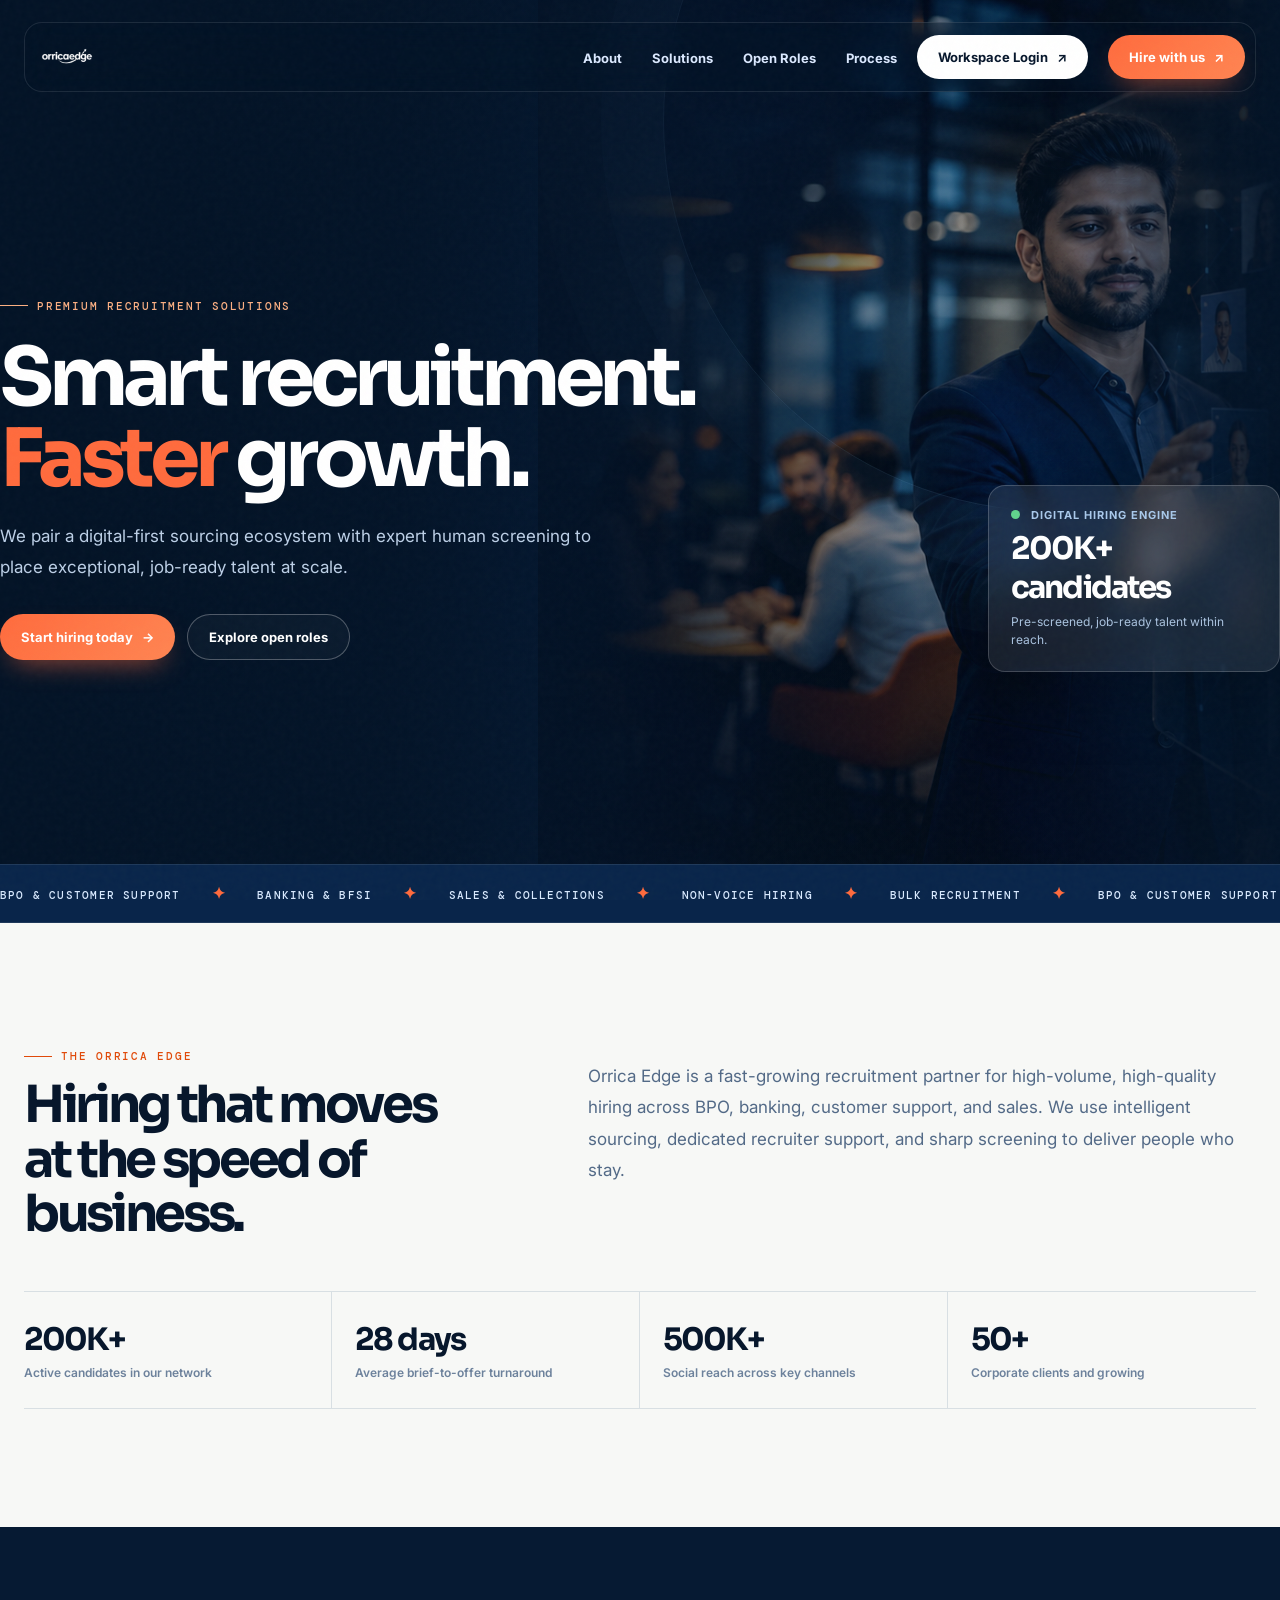
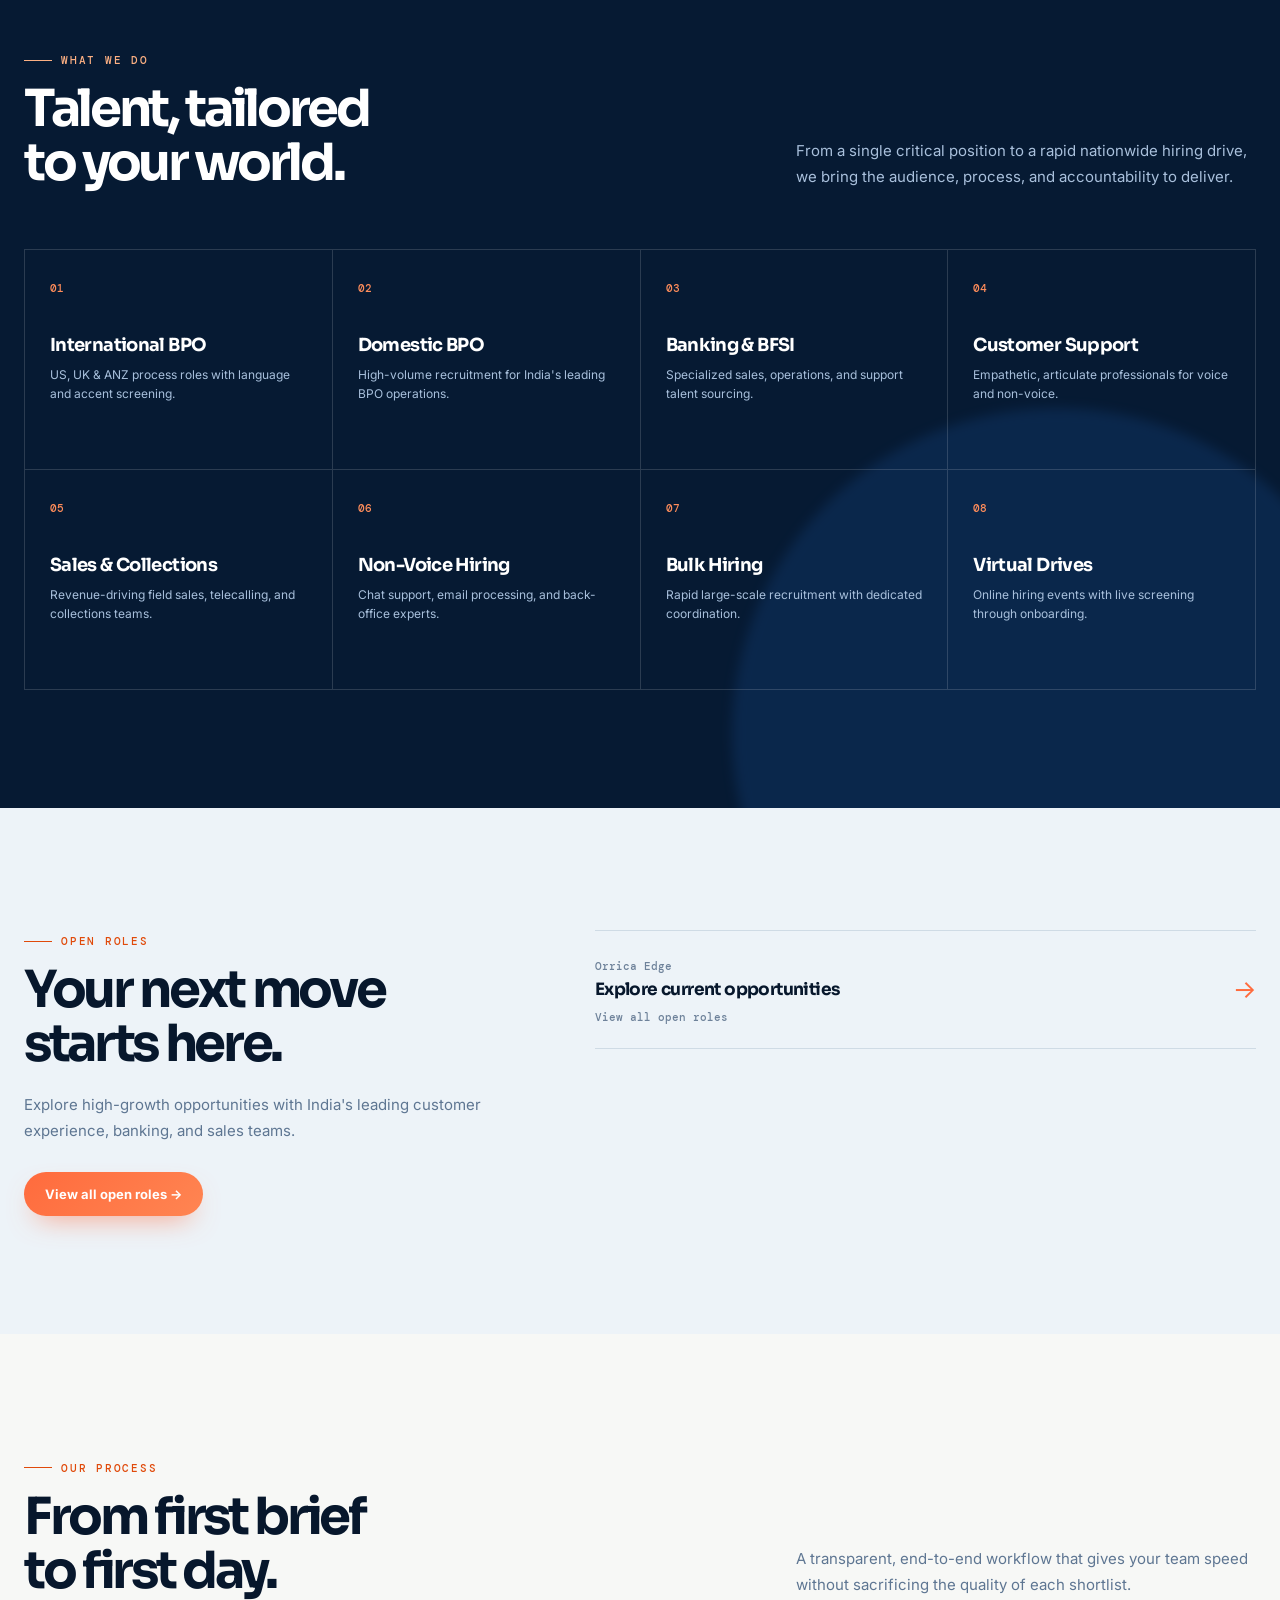
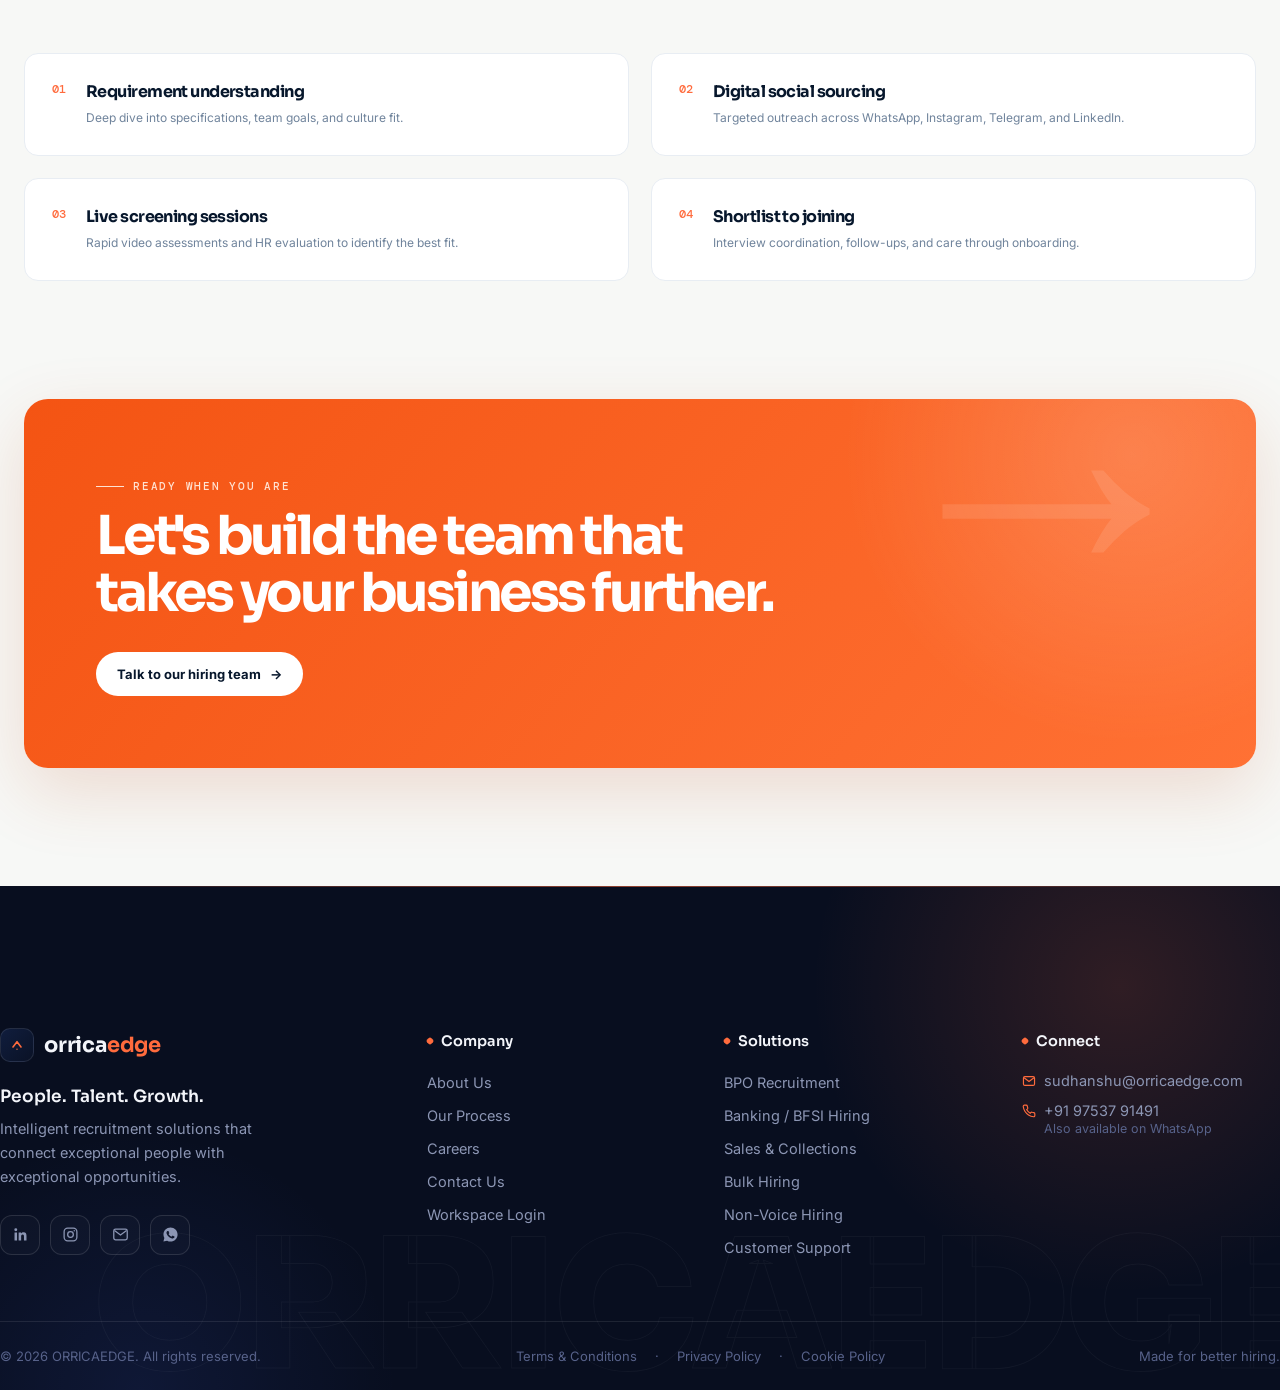
==== orrica-edge-home/index.html @ 8cfd1ee2 "Update print statement from 'Hello' to 'Goodbye'" ====
<!doctype html>
<html lang="en">
<head>
  <meta charset="UTF-8" />
  <meta name="viewport" content="width=device-width, initial-scale=1.0" />

  <meta
    name="description"
    content="Orrica Edge — premium recruitment solutions for faster, smarter hiring."
  />

  <title>Orrica Edge | Smart Recruitment. Faster Growth.</title>

  <!-- Fonts -->
  <link rel="preconnect" href="https://fonts.googleapis.com">
  <link rel="preconnect" href="https://fonts.gstatic.com" crossorigin>

  <link
    href="https://fonts.googleapis.com/css2?family=DM+Mono:wght@400;500&family=Inter:wght@400;500;600;700&family=Sora:wght@500;600;700;800&display=swap"
    rel="stylesheet"
  />

  <style>
    /* =========================================================
       ROOT
    ========================================================= */

    :root {
      --ink: #07172c;
      --navy: #031326;
      --navy-2: #061a33;
      --blue: #123d74;

      --orange: #ff6b3d;
      --orange-2: #ff8552;

      --cream: #f7f8f6;
      --soft: #edf3f8;

      --white: #ffffff;

      --muted: #71849c;
      --line: rgba(11, 53, 101, 0.13);

      --footer-bg: #080e1f;
      --footer-text: #f3f5fa;
      --footer-dim: #8c96b4;

      --ease: cubic-bezier(.2, .7, .2, 1);
    }


    /* =========================================================
       RESET
    ========================================================= */

    * {
      box-sizing: border-box;
      margin: 0;
      padding: 0;
    }

    html {
      scroll-behavior: smooth;
    }

    body {
      margin: 0;
      color: var(--ink);
      background: var(--cream);
      font-family: Inter, Arial, sans-serif;
      -webkit-font-smoothing: antialiased;
      overflow-x: hidden;
    }

    a {
      color: inherit;
    }

    img {
      max-width: 100%;
    }


    /* =========================================================
       GLOBAL
    ========================================================= */

    .container {
      width: min(1240px, calc(100% - 48px));
      margin: auto;
    }

    .grain {
      pointer-events: none;
      position: fixed;
      inset: 0;
      z-index: 50;
      opacity: 0.035;

      background-image: url("data:image/svg+xml,%3Csvg viewBox='0 0 180 180' xmlns='http://www.w3.org/2000/svg'%3E%3Cfilter id='n'%3E%3CfeTurbulence type='fractalNoise' baseFrequency='.85' numOctaves='4' stitchTiles='stitch'/%3E%3C/filter%3E%3Crect width='100%25' height='100%25' filter='url(%23n)' opacity='.7'/%3E%3C/svg%3E");
    }

    .eyebrow {
      display: inline-flex;
      align-items: center;
      gap: 9px;

      color: #fcb083;

      font: 500 11px "DM Mono", monospace;
      letter-spacing: 0.16em;
      text-transform: uppercase;
    }

    .eyebrow::before {
      content: "";
      width: 28px;
      height: 1px;
      background: currentColor;
    }

    .button {
      display: inline-flex;
      justify-content: center;
      align-items: center;
      gap: 9px;

      border: 0;
      border-radius: 999px;

      padding: 14px 21px;

      font: 700 13px Inter, sans-serif;
      text-decoration: none;

      cursor: pointer;
      white-space: nowrap;

      transition:
        transform 0.22s var(--ease),
        box-shadow 0.22s ease,
        background 0.22s ease;
    }

    .button:hover {
      transform: translateY(-3px);
    }

    .button.orange {
      color: #fff;

      background:
        linear-gradient(
          135deg,
          var(--orange),
          var(--orange-2)
        );

      box-shadow:
        0 12px 28px -12px rgba(255, 107, 61, 0.7);
    }

    .button.light {
      background: #fff;
      color: var(--ink);
    }

    .button.outline {
      border: 1px solid rgba(255,255,255,0.28);
      color: #fff;
      background: rgba(255,255,255,0.03);
    }


    /* =========================================================
       HEADER / NAV
    ========================================================= */

    header {
      position: absolute;
      top: 0;
      left: 0;

      width: 100%;

      z-index: 10;

      padding: 22px 0;
    }

    .nav {
      display: flex;
      align-items: center;
      gap: 20px;

      padding: 8px 10px 8px 16px;

      border: 1px solid rgba(255,255,255,0.10);

      background: rgba(3,19,38,0.28);

      backdrop-filter: blur(14px);

      border-radius: 18px;
    }

    .brand {
      display: flex;
      align-items: center;
      text-decoration: none;
    }

    .brand img {
      display: block;

      width: 164px;
      height: 52px;

      object-fit: contain;
      object-position: left center;

      filter: brightness(0) invert(1);
    }

    .navlinks {
      margin-left: auto;

      display: flex;
      gap: 30px;

      list-style: none;
    }

    .navlinks a {
      color: #dbe9ff;

      text-decoration: none;

      font-size: 13px;
      font-weight: 700;

      transition: color 0.2s ease;
    }

    .navlinks a:hover {
      color: #ffffff;
    }

    .workspace-login {
      box-shadow: 0 8px 22px rgba(0,0,0,0.12);
    }


    /* =========================================================
       HERO
    ========================================================= */

    .hero {
      min-height: 800px;

      color: #fff;

      position: relative;

      overflow: hidden;

      display: flex;
      align-items: center;

      background:
        radial-gradient(
          circle at 77% 33%,
          #175da4 0,
          rgba(23,93,164,0.18) 21%,
          transparent 43%
        ),
        linear-gradient(
          115deg,
          #031326 12%,
          #092956 66%,
          #061a35
        );
    }

    /*
      IMPORTANT:
      HERO IMAGE SAME RAKHI HAI.
      Sirf positioning / overlay improve kiya gaya hai.
    */

    .hero-visual {
      position: absolute;

      right: 0;
      top: 0;

      z-index: 0;

      width: 58%;
      height: 100%;

      object-fit: cover;

      object-position: 64% center;

      opacity: 0.84;

      filter:
        saturate(0.78)
        contrast(1.08);

      animation:
        heroZoom 14s ease-in-out infinite alternate;
    }

    .hero-shade {
      position: absolute;
      inset: 0;

      z-index: 1;

      background:
        linear-gradient(
          90deg,
          #031326 0%,
          rgba(3,19,38,0.93) 30%,
          rgba(3,19,38,0.55) 54%,
          rgba(3,19,38,0.12) 78%,
          #031326 100%
        ),
        linear-gradient(
          0deg,
          rgba(3,19,38,0.35),
          transparent 45%
        );
    }

    .hero::before {
      content: "";

      position: absolute;

      width: 780px;
      height: 780px;

      border:
        1px solid rgba(146,205,255,0.15);

      border-radius: 50%;

      right: -165px;
      top: -270px;

      box-shadow:
        0 0 0 62px rgba(112,186,255,0.04),
        0 0 0 125px rgba(112,186,255,0.025);

      z-index: 1;
    }

    .hero-inner {
      position: relative;

      z-index: 2;

      width: 100%;

      padding:
        172px
        0
        86px;
    }

    .hero h1 {
      font-family: Sora, Inter, sans-serif;

      font-size:
        clamp(
          48px,
          6.3vw,
          86px
        );

      max-width: 850px;

      line-height: 1.01;

      letter-spacing: -0.065em;

      margin: 24px 0 22px;
    }

    .hero h1 em {
      font-style: normal;
      color: var(--orange);
    }

    .hero p {
      max-width: 600px;

      color: #bdd0e7;

      font-size: 17px;

      line-height: 1.78;

      margin: 0 0 32px;
    }

    .hero-actions {
      display: flex;
      flex-wrap: wrap;
      gap: 12px;
    }


    /* =========================================================
       HERO FLOAT CARD
    ========================================================= */

    .hero-card {
      position: absolute;

      right: 0;
      bottom: 74px;

      width: 292px;

      padding: 22px;

      background: rgba(255,255,255,0.09);

      border:
        1px solid rgba(255,255,255,0.18);

      border-radius: 17px;

      backdrop-filter: blur(12px);

      box-shadow:
        0 25px 70px rgba(0,0,0,0.18);

      animation:
        float 5s ease-in-out infinite;
    }

    .hero-card span {
      display: block;

      color: #a9c9eb;

      font-size: 11px;
      font-weight: 700;

      text-transform: uppercase;

      letter-spacing: 0.09em;
    }

    .hero-card strong {
      display: block;

      margin-top: 7px;

      font-family: Sora;

      font-size: 31px;

      letter-spacing: -0.06em;
    }

    .hero-card p {
      margin: 6px 0 0;

      font-size: 12px;

      line-height: 1.5;

      color: #aac3df;
    }

    .pulse {
      width: 9px;
      height: 9px;

      display: inline-block;

      border-radius: 50%;

      background: #61d38d;

      margin-right: 7px;

      box-shadow:
        0 0 0 0 rgba(97,211,141,0.5);

      animation:
        pulse 2s infinite;
    }


    /* =========================================================
       TICKER
    ========================================================= */

    .ticker {
      color: #d9eaff;

      background: #09254a;

      overflow: hidden;

      white-space: nowrap;

      border-top:
        1px solid rgba(255,255,255,0.09);

      border-bottom:
        1px solid rgba(255,255,255,0.09);
    }

    .ticker-track {
      display: inline-block;

      padding: 18px 0;

      animation:
        marquee 25s linear infinite;

      font:
        500 11px "DM Mono";

      letter-spacing: 0.11em;

      text-transform: uppercase;
    }

    .ticker b {
      color: var(--orange);

      font-size: 16px;

      padding: 0 23px;
    }


    /* =========================================================
       NORMAL SECTIONS
    ========================================================= */

    section {
      padding: 118px 0;
    }

    .intro {
      display: grid;

      grid-template-columns:
        0.82fr
        1.18fr;

      gap: 100px;

      align-items: start;
    }

    .intro h2,
    .section-title h2 {
      font-family: Sora, Inter, sans-serif;

      font-size:
        clamp(
          35px,
          4vw,
          57px
        );

      letter-spacing: -0.065em;

      line-height: 1.06;

      margin: 15px 0 0;
    }

    .intro .copy {
      font-size: 17px;

      color: #536a87;

      line-height: 1.85;

      padding-top: 20px;
    }


    /* =========================================================
       STATS
    ========================================================= */

    .stats {
      margin-top: 50px;

      display: grid;

      grid-template-columns:
        repeat(4,1fr);

      border-top:
        1px solid var(--line);

      border-bottom:
        1px solid var(--line);
    }

    .stat {
      padding:
        28px
        18px
        26px
        0;

      border-right:
        1px solid var(--line);
    }

    .stat:not(:first-child) {
      padding-left: 23px;
    }

    .stat:last-child {
      border-right: 0;
    }

    .stat strong {
      display: block;

      font-family: Sora;

      font-size: 31px;

      letter-spacing: -0.06em;
    }

    .stat span {
      color: #6d829c;

      font-size: 12px;

      font-weight: 600;

      line-height: 1.45;

      display: block;

      margin-top: 5px;
    }


    /* =========================================================
       SERVICES
    ========================================================= */

    .dark {
      background: #061a33;

      color: #fff;

      position: relative;

      overflow: hidden;
    }

    .dark::before {
      content: "";

      position: absolute;

      right: -8%;
      bottom: -250px;

      width: 650px;
      height: 650px;

      border-radius: 50%;

      background: #123d74;

      filter: blur(6px);

      opacity: 0.38;
    }

    .section-title {
      display: flex;

      justify-content: space-between;

      align-items: end;

      gap: 35px;

      position: relative;
    }

    .section-title p {
      max-width: 460px;

      color: #a9c0dc;

      font-size: 15px;

      line-height: 1.75;

      margin: 0;
    }

    .services {
      position: relative;

      display: grid;

      grid-template-columns:
        repeat(4,1fr);

      margin-top: 58px;

      border-top:
        1px solid rgba(255,255,255,0.15);

      border-left:
        1px solid rgba(255,255,255,0.15);
    }

    .service {
      padding: 31px 25px;

      min-height: 220px;

      border-right:
        1px solid rgba(255,255,255,0.15);

      border-bottom:
        1px solid rgba(255,255,255,0.15);

      transition:
        background 0.28s ease,
        transform 0.28s var(--ease);
    }

    .service:hover {
      background: #113868;

      transform:
        translateY(-7px);
    }

    .service-index {
      color: #ff8d5b;

      font:
        500 11px "DM Mono";
    }

    .service h3 {
      font-family: Sora;

      font-size: 18px;

      letter-spacing: -0.035em;

      margin: 39px 0 9px;
    }

    .service p {
      color: #a8c0dc;

      font-size: 12px;

      line-height: 1.65;

      margin: 0;
    }


    /* =========================================================
       OPEN ROLES
    ========================================================= */

    .role-preview {
      background: #edf3f8;
    }

    .role-preview-grid {
      display: grid;

      grid-template-columns:
        0.85fr
        1.15fr;

      gap: 82px;

      align-items: start;
    }

    .role-preview .section-title {
      display: block;
    }

    .role-preview .section-title p {
      color: #5e7692;

      margin-top: 20px;
    }

    .home-role-list {
      margin-top: 4px;

      border-top:
        1px solid var(--line);
    }

    .home-role {
      display: flex;

      justify-content: space-between;

      gap: 20px;

      padding: 23px 0;

      border-bottom:
        1px solid var(--line);

      text-decoration: none;

      color: var(--ink);

      transition:
        transform 0.22s var(--ease);
    }

    .home-role:hover {
      transform:
        translateX(8px);
    }

    .home-role strong {
      display: block;

      font-family: Sora;

      font-size: 17px;

      letter-spacing: -0.035em;

      margin: 5px 0;
    }

    .home-role small {
      color: #6e829a;

      font:
        500 11px "DM Mono";
    }

    .home-role i {
      font-style: normal;

      color: var(--orange);

      font-size: 25px;

      align-self: center;
    }


    /* =========================================================
       PROCESS
    ========================================================= */

    .process-grid {
      display: grid;

      grid-template-columns:
        1fr
        1fr;

      gap: 22px;

      margin-top: 55px;
    }

    .step {
      padding: 27px;

      background: #fff;

      border:
        1px solid #e8edf3;

      border-radius: 14px;

      display: flex;

      gap: 20px;

      align-items: start;

      transition:
        0.25s box-shadow,
        0.25s transform;
    }

    .step:hover {
      transform:
        translateX(7px);

      box-shadow:
        0 16px 40px rgba(5,36,75,0.09);
    }

    .step-no {
      color: var(--orange);

      font:
        500 12px "DM Mono";
    }

    .step h3 {
      font-family: Sora;

      font-size: 16px;

      margin: 0 0 6px;

      letter-spacing: -0.035em;
    }

    .step p {
      font-size: 12px;

      color: #70849c;

      margin: 0;

      line-height: 1.65;
    }


    /* =========================================================
       CTA
    ========================================================= */

    .cta {
      margin:
        0
        auto
        118px;

      width:
        min(
          1240px,
          calc(100% - 48px)
        );

      padding: 72px;

      border-radius: 24px;

      color: #fff;

      position: relative;

      overflow: hidden;

      background:
        radial-gradient(
          circle at 90% 15%,
          rgba(255,255,255,0.16),
          transparent 25%
        ),
        linear-gradient(
          130deg,
          #f45413,
          #ff7134
        );

      box-shadow:
        0 24px 70px rgba(184,67,20,0.16);
    }

    .cta::after {
      content: "→";

      position: absolute;

      right: 35px;
      top: -82px;

      font:
        300 350px/1 Arial;

      color:
        rgba(255,255,255,0.10);
    }

    .cta h2 {
      position: relative;

      z-index: 1;

      font-family: Sora;

      font-size:
        clamp(
          34px,
          4.2vw,
          55px
        );

      letter-spacing: -0.06em;

      line-height: 1.06;

      margin:
        15px 0
        30px;

      max-width: 700px;
    }

    .cta .eyebrow {
      color: #ffe2d2;
    }

    .cta .button {
      position: relative;

      z-index: 2;
    }


    /* =========================================================
       FOOTER
       Based on supplied footer reference
    ========================================================= */

    .footer {
      position: relative;

      overflow: hidden;

      background: var(--footer-bg);

      color: var(--footer-text);

      padding:
        86px
        0
        0;
    }

    .footer .glow-a {
      position: absolute;

      top: -220px;
      right: -160px;

      width: 640px;
      height: 640px;

      border-radius: 50%;

      background:
        radial-gradient(
          circle,
          rgba(255,107,61,0.16),
          transparent 68%
        );

      pointer-events: none;
    }

    .footer .glow-b {
      position: absolute;

      bottom: -260px;
      left: -120px;

      width: 520px;
      height: 520px;

      border-radius: 50%;

      background:
        radial-gradient(
          circle,
          rgba(76,110,255,0.10),
          transparent 70%
        );

      pointer-events: none;
    }

    .footer .top-fade {
      position: absolute;

      top: 0;
      left: 0;
      right: 0;

      height: 1px;

      background:
        linear-gradient(
          90deg,
          transparent,
          rgba(255,107,61,0.55),
          transparent
        );
    }

    .footer .wrap {
      max-width: 1320px;

      margin: auto;

      position: relative;

      z-index: 2;
    }

    .footer-rule {
      border-top:
        1px solid rgba(255,255,255,0.09);
    }

    .footer-grid {
      display: grid;

      grid-template-columns:
        1.5fr
        1fr
        1fr
        1fr;

      gap: 40px;

      padding:
        56px
        0
        64px;
    }


    /* Footer brand */

    .brand-row {
      display: flex;

      align-items: center;

      gap: 10px;
    }

    .brand-icon {
      width: 34px;
      height: 34px;

      border-radius: 10px;

      background:
        linear-gradient(
          135deg,
          #101d3d,
          #0a1226
        );

      border:
        1px solid rgba(255,255,255,0.1);

      display: flex;

      align-items: center;

      justify-content: center;
    }

    .brand-icon svg {
      width: 16px;
      height: 16px;
    }

    .brand-mark {
      font-family: Sora;

      font-weight: 700;

      font-size: 21px;

      letter-spacing: -0.01em;
    }

    .brand-mark span {
      color: var(--orange);
    }

    .tagline {
      font-family: Sora;

      font-weight: 600;

      font-size: 17px;

      margin-top: 24px;
    }

    .desc {
      color: var(--footer-dim);

      font-size: 14.5px;

      line-height: 1.65;

      max-width: 300px;

      margin-top: 10px;
    }


    /* Footer social */

    .socials {
      display: flex;

      gap: 10px;

      margin-top: 26px;
    }

    .socials a {
      width: 40px;
      height: 40px;

      border-radius: 12px;

      border:
        1px solid rgba(255,255,255,0.12);

      background:
        rgba(255,255,255,0.02);

      display: flex;

      align-items: center;

      justify-content: center;

      color: var(--footer-dim);

      transition:
        0.2s ease;
    }

    .socials a:hover {
      transform:
        translateY(-3px);

      color: #fff;

      border-color:
        rgba(255,107,61,0.5);

      background:
        rgba(255,107,61,0.12);
    }

    .socials svg {
      width: 17px;
      height: 17px;
    }


    /* Footer columns */

    .col-label {
      display: inline-flex;

      align-items: center;

      gap: 8px;

      font-family: Sora;

      font-weight: 600;

      font-size: 14.5px;

      color: var(--footer-text);

      margin-bottom: 22px;
    }

    .col-label::before {
      content: "";

      width: 6px;
      height: 6px;

      border-radius: 2px;

      background: var(--orange);

      transform:
        rotate(45deg);
    }

    .col-list {
      list-style: none;

      display: flex;

      flex-direction: column;

      gap: 13px;

      margin: 0;
      padding: 0;
    }

    .col-list a {
      color: var(--footer-dim);

      text-decoration: none;

      font-size: 14.5px;

      transition:
        0.15s ease;
    }

    .col-list a:hover {
      color: #fff;

      padding-left: 6px;
    }


    /* Footer connect */

    .connect-item {
      display: flex;

      flex-direction: column;

      gap: 2px;
    }

    .connect-item a {
      display: inline-flex;

      align-items: center;

      gap: 8px;

      color: var(--footer-dim);
    }

    .connect-item svg {
      width: 14px;
      height: 14px;

      color: var(--orange);

      flex-shrink: 0;
    }

    .connect-note {
      color: #57628a;

      font-size: 12.5px;

      margin-left: 22px;
    }


    /* Footer bottom */

    .footer-bottom {
      display: flex;

      align-items: center;

      justify-content: space-between;

      flex-wrap: wrap;

      gap: 12px;

      padding: 26px 0;

      font-size: 13px;

      color: #57628a;
    }

    .footer-bottom .legal {
      display: flex;

      align-items: center;

      gap: 18px;

      flex-wrap: wrap;
    }

    .footer-bottom a {
      color: #57628a;

      text-decoration: none;
    }

    .footer-bottom a:hover {
      color: #8c96b4;
    }


    /* Footer watermark */

    .watermark {
      position: absolute;

      right: -30px;
      bottom: -30px;

      font-family: Sora;

      font-weight: 800;

      font-size: 180px;

      letter-spacing: -0.03em;

      color: transparent;

      -webkit-text-stroke:
        1px rgba(255,255,255,0.04);

      pointer-events: none;

      user-select: none;
    }


    /* =========================================================
       REVEAL ANIMATION
    ========================================================= */

    .reveal {
      opacity: 0;

      transform:
        translateY(24px);

      transition:
        0.75s opacity ease,
        0.75s transform var(--ease);
    }

    .reveal.show {
      opacity: 1;

      transform: none;
    }


    /* =========================================================
       ANIMATIONS
    ========================================================= */

    @keyframes float {
      50% {
        transform:
          translateY(-13px);
      }
    }

    @keyframes pulse {
      70% {
        box-shadow:
          0 0 0 10px
          rgba(97,211,141,0);
      }
    }

    @keyframes marquee {
      to {
        transform:
          translateX(-50%);
      }
    }

    @keyframes heroZoom {
      to {
        transform:
          scale(1.08);
      }
    }


    /* =========================================================
       TABLET
    ========================================================= */

    @media (max-width: 980px) {

      .navlinks {
        display: none;
      }

      .nav .workspace-login {
        margin-left: auto;
      }

      .hero-card {
        right: 0;
      }

      .intro {
        grid-template-columns: 1fr;

        gap: 25px;
      }

      .services {
        grid-template-columns:
          1fr
          1fr;
      }

      .role-preview-grid {
        grid-template-columns: 1fr;

        gap: 45px;
      }

      .footer-grid {
        grid-template-columns:
          1fr
          1fr;

        row-gap: 44px;
      }

      .watermark {
        font-size: 90px;
      }
    }


    /* =========================================================
       MOBILE
    ========================================================= */

    @media (max-width: 760px) {

      .container {
        width:
          min(
            100% - 32px,
            1240px
          );
      }

      header {
        padding: 14px 0;
      }

      .nav {
        padding:
          6px
          8px
          6px
          12px;

        border-radius: 14px;
      }

      .brand img {
        width: 140px;
        height: 46px;
      }

      .nav .button {
        font-size: 11px;

        padding:
          11px
          13px;
      }

      .hero {
        min-height: 820px;
      }

      .hero-visual {
        width: 100%;

        opacity: 0.40;
      }

      .hero-shade {
        background:
          linear-gradient(
            90deg,
            #031326 0%,
            rgba(3,19,38,0.84) 48%,
            rgba(3,19,38,0.55) 100%
          );
      }

      .hero-inner {
        padding:
          145px
          0
          55px;
      }

      .hero h1 {
        font-size:
          clamp(
            43px,
            13vw,
            62px
          );
      }

      .hero p {
        font-size: 15px;
      }

      .hero-card {
        position: relative;

        right: auto;
        bottom: auto;

        margin-top: 48px;

        width:
          min(
            100%,
            310px
          );
      }

      section {
        padding: 78px 0;
      }

      .stats {
        grid-template-columns:
          1fr
          1fr;
      }

      .stat:nth-child(2) {
        border-right: 0;
      }

      .stat:nth-child(n+3) {
        border-top:
          1px solid var(--line);
      }

      .section-title {
        display: block;
      }

      .section-title p {
        margin-top: 20px;
      }

      .process-grid {
        grid-template-columns: 1fr;
      }

      .cta {
        width:
          calc(100% - 32px);

        padding:
          48px
          28px;

        margin-bottom: 78px;
      }

      .footer {
        padding-top: 70px;
      }

      .footer-grid {
        grid-template-columns: 1fr;
      }

      .footer-bottom {
        flex-direction: column;

        align-items: flex-start;
      }
    }


    /* =========================================================
       SMALL MOBILE
    ========================================================= */

    @media (max-width: 430px) {

      .workspace-login {
        display: none !important;
      }

      .hero-actions .button {
        width: 100%;
      }

      .stats {
        grid-template-columns: 1fr;
      }

      .stat {
        border-right: 0 !important;

        border-top:
          1px solid var(--line);
      }

      .stat:first-child {
        border-top: 0;
      }

      .services {
        grid-template-columns: 1fr;
      }

      .footer-bottom .legal {
        gap: 10px;
      }
    }


    /* =========================================================
       REDUCED MOTION
    ========================================================= */

    @media (prefers-reduced-motion: reduce) {

      html {
        scroll-behavior: auto;
      }

      *,
      *::before,
      *::after {
        animation: none !important;

        transition: none !important;
      }

      .reveal {
        opacity: 1;

        transform: none;
      }
    }
  </style>
</head>


<body>

  <div class="grain"></div>


  <!-- =======================================================
       MAIN
  ======================================================= -->

  <main>


    <!-- =====================================================
         HERO
    ===================================================== -->

    <section class="hero" id="home">

      <header>

        <div class="container nav">

          <a
            class="brand"
            href="#home"
            aria-label="Orrica Edge Home"
          >
            <img
              src="assets/orrica-edge-logo.png"
              alt="Orrica Edge"
            />
          </a>


          <ul class="navlinks">

            <li>
              <a href="#about">
                About
              </a>
            </li>

            <li>
              <a href="#services">
                Solutions
              </a>
            </li>

            <li>
              <a href="#roles">
                Open Roles
              </a>
            </li>

            <li>
              <a href="#process">
                Process
              </a>
            </li>

          </ul>


          <a
            class="button light workspace-login"
            href="/admin/login"
          >
            Workspace Login
            <span>↗</span>
          </a>


          <a
            class="button orange"
            href="#contact"
          >
            Hire with us
            <span>↗</span>
          </a>

        </div>

      </header>


      <!-- SAME HERO IMAGE -->
      <img
        class="hero-visual"
        src="assets/recruitment-hero.png"
        alt="Recruitment professional reviewing candidate profiles"
      />


      <div class="hero-shade"></div>


      <div class="container hero-inner">

        <div class="eyebrow">
          Premium recruitment solutions
        </div>


        <h1>
          Smart recruitment.
          <br>
          <em>Faster</em> growth.
        </h1>


        <p>
          We pair a digital-first sourcing ecosystem with expert human
          screening to place exceptional, job-ready talent at scale.
        </p>


        <div class="hero-actions">

          <a
            class="button orange"
            href="#contact"
          >
            Start hiring today
            <span>→</span>
          </a>


          <a
            class="button outline"
            href="jobs.html"
          >
            Explore open roles
          </a>

        </div>


        <aside class="hero-card">

          <span>
            <i class="pulse"></i>
            Digital hiring engine
          </span>

          <strong>
            200K+ candidates
          </strong>

          <p>
            Pre-screened, job-ready talent within reach.
          </p>

        </aside>

      </div>

    </section>


    <!-- =====================================================
         TICKER
    ===================================================== -->

    <div class="ticker">

      <div class="ticker-track">

        BPO &amp; Customer Support
        <b>✦</b>

        Banking &amp; BFSI
        <b>✦</b>

        Sales &amp; Collections
        <b>✦</b>

        Non-Voice Hiring
        <b>✦</b>

        Bulk Recruitment
        <b>✦</b>

        BPO &amp; Customer Support
        <b>✦</b>

        Banking &amp; BFSI
        <b>✦</b>

        Sales &amp; Collections
        <b>✦</b>

        Non-Voice Hiring
        <b>✦</b>

        Bulk Recruitment
        <b>✦</b>

      </div>

    </div>


    <!-- =====================================================
         ABOUT
    ===================================================== -->

    <section id="about">

      <div class="container">

        <div class="intro reveal">

          <div>

            <div
              class="eyebrow"
              style="color:#e04a0a"
            >
              The Orrica Edge
            </div>

            <h2>
              Hiring that moves at the speed of business.
            </h2>

          </div>


          <div class="copy">

            Orrica Edge is a fast-growing recruitment partner
            for high-volume, high-quality hiring across BPO,
            banking, customer support, and sales.

            We use intelligent sourcing, dedicated recruiter
            support, and sharp screening to deliver people who stay.

          </div>

        </div>


        <div class="stats reveal">

          <div class="stat">

            <strong>
              200K+
            </strong>

            <span>
              Active candidates in our network
            </span>

          </div>


          <div class="stat">

            <strong>
              28 days
            </strong>

            <span>
              Average brief-to-offer turnaround
            </span>

          </div>


          <div class="stat">

            <strong>
              500K+
            </strong>

            <span>
              Social reach across key channels
            </span>

          </div>


          <div class="stat">

            <strong>
              50+
            </strong>

            <span>
              Corporate clients and growing
            </span>

          </div>

        </div>

      </div>

    </section>


    <!-- =====================================================
         SERVICES
    ===================================================== -->

    <section
      class="dark"
      id="services"
    >

      <div class="container">

        <div class="section-title reveal">

          <div>

            <div class="eyebrow">
              What we do
            </div>

            <h2>
              Talent, tailored
              <br>
              to your world.
            </h2>

          </div>


          <p>

            From a single critical position to a rapid nationwide
            hiring drive, we bring the audience, process, and
            accountability to deliver.

          </p>

        </div>


        <div class="services reveal">


          <article class="service">

            <div class="service-index">
              01
            </div>

            <h3>
              International BPO
            </h3>

            <p>
              US, UK &amp; ANZ process roles with language
              and accent screening.
            </p>

          </article>


          <article class="service">

            <div class="service-index">
              02
            </div>

            <h3>
              Domestic BPO
            </h3>

            <p>
              High-volume recruitment for India's leading
              BPO operations.
            </p>

          </article>


          <article class="service">

            <div class="service-index">
              03
            </div>

            <h3>
              Banking &amp; BFSI
            </h3>

            <p>
              Specialized sales, operations, and support
              talent sourcing.
            </p>

          </article>


          <article class="service">

            <div class="service-index">
              04
            </div>

            <h3>
              Customer Support
            </h3>

            <p>
              Empathetic, articulate professionals for
              voice and non-voice.
            </p>

          </article>


          <article class="service">

            <div class="service-index">
              05
            </div>

            <h3>
              Sales &amp; Collections
            </h3>

            <p>
              Revenue-driving field sales, telecalling,
              and collections teams.
            </p>

          </article>


          <article class="service">

            <div class="service-index">
              06
            </div>

            <h3>
              Non-Voice Hiring
            </h3>

            <p>
              Chat support, email processing, and
              back-office experts.
            </p>

          </article>


          <article class="service">

            <div class="service-index">
              07
            </div>

            <h3>
              Bulk Hiring
            </h3>

            <p>
              Rapid large-scale recruitment with
              dedicated coordination.
            </p>

          </article>


          <article class="service">

            <div class="service-index">
              08
            </div>

            <h3>
              Virtual Drives
            </h3>

            <p>
              Online hiring events with live screening
              through onboarding.
            </p>

          </article>


        </div>

      </div>

    </section>


    <!-- =====================================================
         OPEN ROLES
    ===================================================== -->

    <section
      class="role-preview"
      id="roles"
    >

      <div class="container role-preview-grid reveal">


        <div class="section-title">

          <div>

            <div
              class="eyebrow"
              style="color:#e04a0a"
            >
              Open roles
            </div>

            <h2>
              Your next move
              <br>
              starts here.
            </h2>

          </div>


          <p>

            Explore high-growth opportunities with India's
            leading customer experience, banking, and sales teams.

          </p>


          <a
            class="button orange"
            style="margin-top:28px"
            href="jobs.html"
          >
            View all open roles →
          </a>

        </div>


        <div
          class="home-role-list"
          id="home-roles"
        >

          <div class="home-role">

            <span>

              <small>
                Orrica Edge
              </small>

              <strong>
                Loading opportunities...
              </strong>

            </span>

            <i>
              →
            </i>

          </div>

        </div>


      </div>

    </section>


    <!-- =====================================================
         PROCESS
    ===================================================== -->

    <section id="process">

      <div class="container">


        <div class="section-title reveal">

          <div>

            <div
              class="eyebrow"
              style="color:#e04a0a"
            >
              Our process
            </div>

            <h2>
              From first brief
              <br>
              to first day.
            </h2>

          </div>


          <p style="color:#5e7692">

            A transparent, end-to-end workflow that gives
            your team speed without sacrificing the quality
            of each shortlist.

          </p>

        </div>


        <div class="process-grid reveal">


          <article class="step">

            <span class="step-no">
              01
            </span>

            <div>

              <h3>
                Requirement understanding
              </h3>

              <p>
                Deep dive into specifications, team goals,
                and culture fit.
              </p>

            </div>

          </article>


          <article class="step">

            <span class="step-no">
              02
            </span>

            <div>

              <h3>
                Digital social sourcing
              </h3>

              <p>
                Targeted outreach across WhatsApp,
                Instagram, Telegram, and LinkedIn.
              </p>

            </div>

          </article>


          <article class="step">

            <span class="step-no">
              03
            </span>

            <div>

              <h3>
                Live screening sessions
              </h3>

              <p>
                Rapid video assessments and HR evaluation
                to identify the best fit.
              </p>

            </div>

          </article>


          <article class="step">

            <span class="step-no">
              04
            </span>

            <div>

              <h3>
                Shortlist to joining
              </h3>

              <p>
                Interview coordination, follow-ups,
                and care through onboarding.
              </p>

            </div>

          </article>


        </div>

      </div>

    </section>


    <!-- =====================================================
         CTA
    ===================================================== -->

    <section
      class="cta"
      id="contact"
    >

      <div class="eyebrow">
        Ready when you are
      </div>

      <h2>
        Let's build the team that takes your business further.
      </h2>

      <a
        class="button light"
        href="mailto:info@orricaedge.com"
      >
        Talk to our hiring team
        <span>→</span>
      </a>

    </section>


  </main>


  <!-- =======================================================
       FOOTER
  ======================================================= -->

  <footer class="footer">


    <div class="glow-a"></div>

    <div class="glow-b"></div>

    <div class="top-fade"></div>

    <div class="watermark">
      ORRICAEDGE
    </div>


    <div class="wrap">


      <div class="footer-grid">


        <!-- FOOTER BRAND -->

        <div>

          <div class="brand-row">

            <div class="brand-icon">

              <svg
                viewBox="0 0 24 24"
                fill="none"
                stroke="#ff6b3d"
                stroke-width="2.4"
                stroke-linecap="round"
                stroke-linejoin="round"
              >

                <path d="M6 15 12 7 18 15"/>

                <circle
                  cx="12"
                  cy="18.2"
                  r="1.1"
                  fill="#ff6b3d"
                  stroke="none"
                />

              </svg>

            </div>


            <div class="brand-mark">

              orrica<span>edge</span>

            </div>

          </div>


          <div class="tagline">
            People. Talent. Growth.
          </div>


          <p class="desc">

            Intelligent recruitment solutions that connect
            exceptional people with exceptional opportunities.

          </p>


          <div class="socials">


            <!-- LinkedIn -->

            <a
              href="#"
              aria-label="LinkedIn"
            >

              <svg
                viewBox="0 0 24 24"
                fill="currentColor"
              >

                <path d="M20.45 20.45h-3.55v-5.57c0-1.33-.02-3.03-1.85-3.03-1.85 0-2.14 1.45-2.14 2.94v5.66H9.36V9h3.41v1.56h.05c.47-.9 1.63-1.85 3.36-1.85 3.6 0 4.27 2.37 4.27 5.45v6.29zM5.34 7.43a2.06 2.06 0 1 1 0-4.12 2.06 2.06 0 0 1 0 4.12zM7.12 20.45H3.56V9h3.56v11.45z"/>

              </svg>

            </a>


            <!-- Instagram -->

            <a
              href="#"
              aria-label="Instagram"
            >

              <svg
                viewBox="0 0 24 24"
                fill="none"
                stroke="currentColor"
                stroke-width="1.8"
              >

                <rect
                  x="3"
                  y="3"
                  width="18"
                  height="18"
                  rx="5"
                />

                <circle
                  cx="12"
                  cy="12"
                  r="4"
                />

                <circle
                  cx="17.3"
                  cy="6.7"
                  r="1"
                  fill="currentColor"
                  stroke="none"
                />

              </svg>

            </a>


            <!-- Email -->

            <a
              href="mailto:info@orricaedge.com"
              aria-label="Email"
            >

              <svg
                viewBox="0 0 24 24"
                fill="none"
                stroke="currentColor"
                stroke-width="1.8"
              >

                <rect
                  x="2.5"
                  y="4.5"
                  width="19"
                  height="15"
                  rx="2.5"
                />

                <path
                  d="m3.5 6.5 8.5 6.2 8.5-6.2"
                />

              </svg>

            </a>


            <!-- WhatsApp -->

            <a
              href="https://wa.me/919753791491"
              aria-label="WhatsApp"
            >

              <svg
                viewBox="0 0 24 24"
                fill="currentColor"
              >

                <path d="M12.02 2C6.5 2 2.04 6.46 2.04 12c0 1.77.46 3.45 1.27 4.9L2 22l5.25-1.28A9.94 9.94 0 0 0 12.02 22C17.55 22 22 17.54 22 12S17.55 2 12.02 2zm5.6 14.15c-.24.67-1.4 1.28-1.93 1.34-.52.06-1 .26-3.37-.7-2.86-1.16-4.7-4.06-4.84-4.25-.14-.18-1.15-1.53-1.15-2.92 0-1.39.73-2.08 1-2.36.26-.28.57-.35.76-.35.2 0 .38 0 .55.01.18.01.42-.07.65.5.24.58.81 2 .88 2.15.07.14.11.31.02.5-.09.18-.14.29-.28.45-.14.16-.29.36-.42.48-.14.14-.28.29-.12.57.16.28.72 1.19 1.55 1.93 1.06.95 1.96 1.25 2.24 1.39.28.14.44.12.6-.07.16-.19.68-.79.87-1.06.18-.27.36-.22.6-.13.24.09 1.53.72 1.79.85.26.13.44.19.5.3.07.11.07.62-.17 1.29z"/>

              </svg>

            </a>


          </div>

        </div>


        <!-- COMPANY -->

        <div>

          <div class="col-label">
            Company
          </div>

          <ul class="col-list">

            <li>
              <a href="#about">
                About Us
              </a>
            </li>

            <li>
              <a href="#process">
                Our Process
              </a>
            </li>

            <li>
              <a href="jobs.html">
                Careers
              </a>
            </li>

            <li>
              <a href="#contact">
                Contact Us
              </a>
            </li>

            <li>
              <a href="/admin/login">
                Workspace Login
              </a>
            </li>

          </ul>

        </div>


        <!-- SOLUTIONS -->

        <div>

          <div class="col-label">
            Solutions
          </div>

          <ul class="col-list">

            <li>
              <a href="#services">
                BPO Recruitment
              </a>
            </li>

            <li>
              <a href="#services">
                Banking / BFSI Hiring
              </a>
            </li>

            <li>
              <a href="#services">
                Sales &amp; Collections
              </a>
            </li>

            <li>
              <a href="#services">
                Bulk Hiring
              </a>
            </li>

            <li>
              <a href="#services">
                Non-Voice Hiring
              </a>
            </li>

            <li>
              <a href="#services">
                Customer Support
              </a>
            </li>

          </ul>

        </div>


        <!-- CONNECT -->

        <div>

          <div class="col-label">
            Connect
          </div>

          <ul class="col-list">


            <li class="connect-item">

              <a href="mailto:sudhanshu@orricaedge.com">

                <svg
                  viewBox="0 0 24 24"
                  fill="none"
                  stroke="currentColor"
                  stroke-width="2"
                >

                  <rect
                    x="2.5"
                    y="4.5"
                    width="19"
                    height="15"
                    rx="2.5"
                  />

                  <path
                    d="m3.5 6.5 8.5 6.2 8.5-6.2"
                  />

                </svg>

                sudhanshu@orricaedge.com

              </a>

            </li>


            <li class="connect-item">

              <a href="tel:+919753791491">

                <svg
                  viewBox="0 0 24 24"
                  fill="none"
                  stroke="currentColor"
                  stroke-width="2"
                >

                  <path d="M22 16.9v3a2 2 0 0 1-2.2 2 19.8 19.8 0 0 1-8.6-3.1 19.5 19.5 0 0 1-6-6A19.8 19.8 0 0 1 2.1 4.2 2 2 0 0 1 4.1 2h3a2 2 0 0 1 2 1.7c.1.9.4 1.9.7 2.7a2 2 0 0 1-.4 2.1L8.1 9.8a16 16 0 0 0 6 6l1.3-1.3a2 2 0 0 1 2.1-.4c.9.3 1.8.6 2.7.7a2 2 0 0 1 1.8 2.1z"/>

                </svg>

                +91 97537 91491

              </a>

              <span class="connect-note">
                Also available on WhatsApp
              </span>

            </li>


          </ul>

        </div>


      </div>


      <div class="footer-rule"></div>


      <!-- FOOTER BOTTOM -->

      <div class="footer-bottom">

        <div>
          © 2026 ORRICAEDGE. All rights reserved.
        </div>


        <div class="legal">

          <a href="#">
            Terms &amp; Conditions
          </a>

          <span>·</span>

          <a href="#">
            Privacy Policy
          </a>

          <span>·</span>

          <a href="#">
            Cookie Policy
          </a>

        </div>


        <div>
          Made for better hiring.
        </div>

      </div>


    </div>

  </footer>


  <!-- =======================================================
       JAVASCRIPT
  ======================================================= -->

  <script>

    /* -------------------------------------------------------
       SCROLL REVEAL
    ------------------------------------------------------- */

    const observer =
      new IntersectionObserver(
        (entries) => {

          entries.forEach((entry) => {

            if (entry.isIntersecting) {

              entry.target.classList.add("show");

            }

          });

        },
        {
          threshold: 0.12
        }
      );


    document
      .querySelectorAll(".reveal")
      .forEach((element) => {

        observer.observe(element);

      });


    /* -------------------------------------------------------
       LOAD JOBS
    ------------------------------------------------------- */

    const roles =
      document.querySelector("#home-roles");


    fetch("/api/jobs")

      .then((response) => {

        if (!response.ok) {

          throw new Error(
            "Jobs API unavailable"
          );

        }

        return response.json();

      })

      .then((jobs) => {

        if (
          !Array.isArray(jobs) ||
          jobs.length === 0
        ) {

          throw new Error(
            "No jobs"
          );

        }


        roles.innerHTML =
          jobs
            .slice(0, 3)
            .map((job) => {

              return `

                <a
                  class="home-role"
                  href="job.html?id=${encodeURIComponent(job.id)}"
                >

                  <span>

                    <small>
                      ${job.team || "Orrica Edge"}
                      ·
                      ${job.location || "India"}
                    </small>

                    <strong>
                      ${job.title || "Open position"}
                    </strong>

                    <small>
                      ${job.type || "Full-time"}
                      ·
                      ${job.experience || "All levels"}
                    </small>

                  </span>

                  <i>
                    →
                  </i>

                </a>

              `;

            })
            .join("");

      })

      .catch(() => {

        roles.innerHTML = `

          <a
            class="home-role"
            href="jobs.html"
          >

            <span>

              <small>
                Orrica Edge
              </small>

              <strong>
                Explore current opportunities
              </strong>

              <small>
                View all open roles
              </small>

            </span>

            <i>
              →
            </i>

          </a>

        `;

      });

  </script>

</body>
</html>
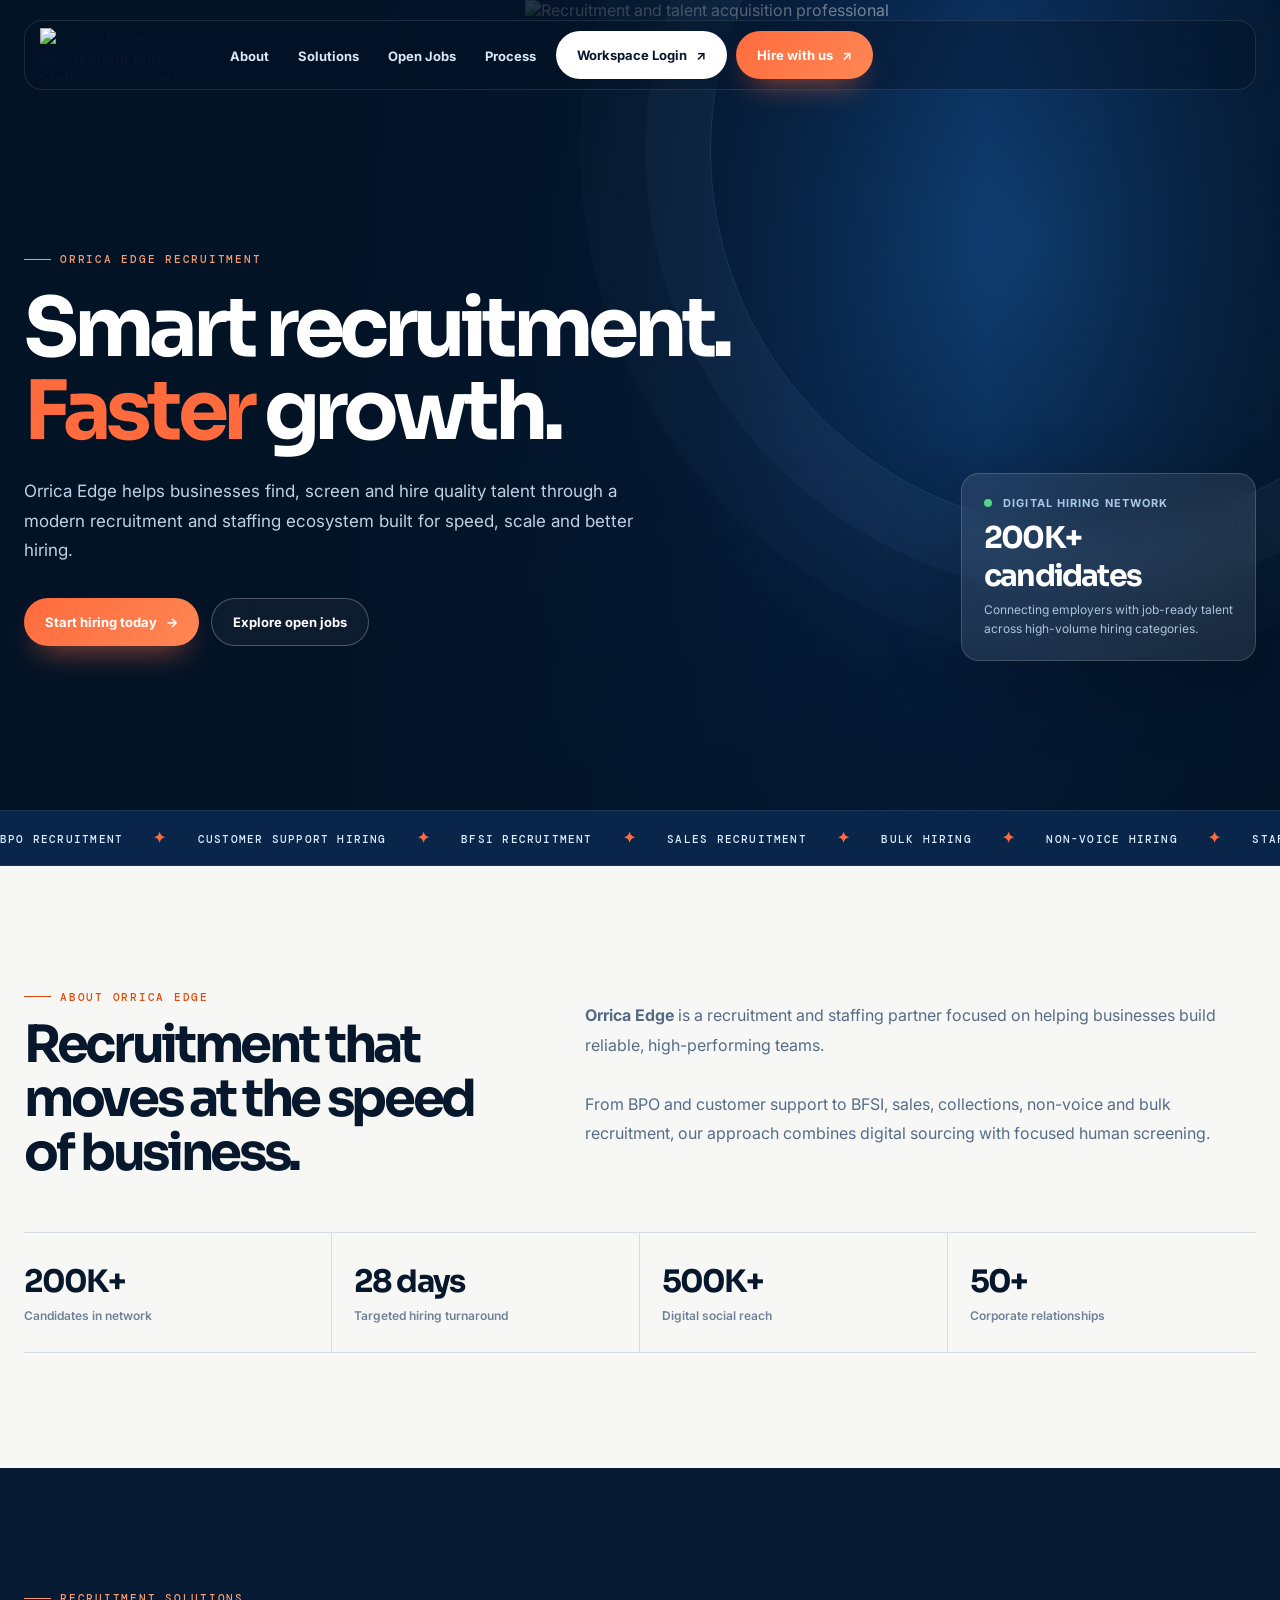
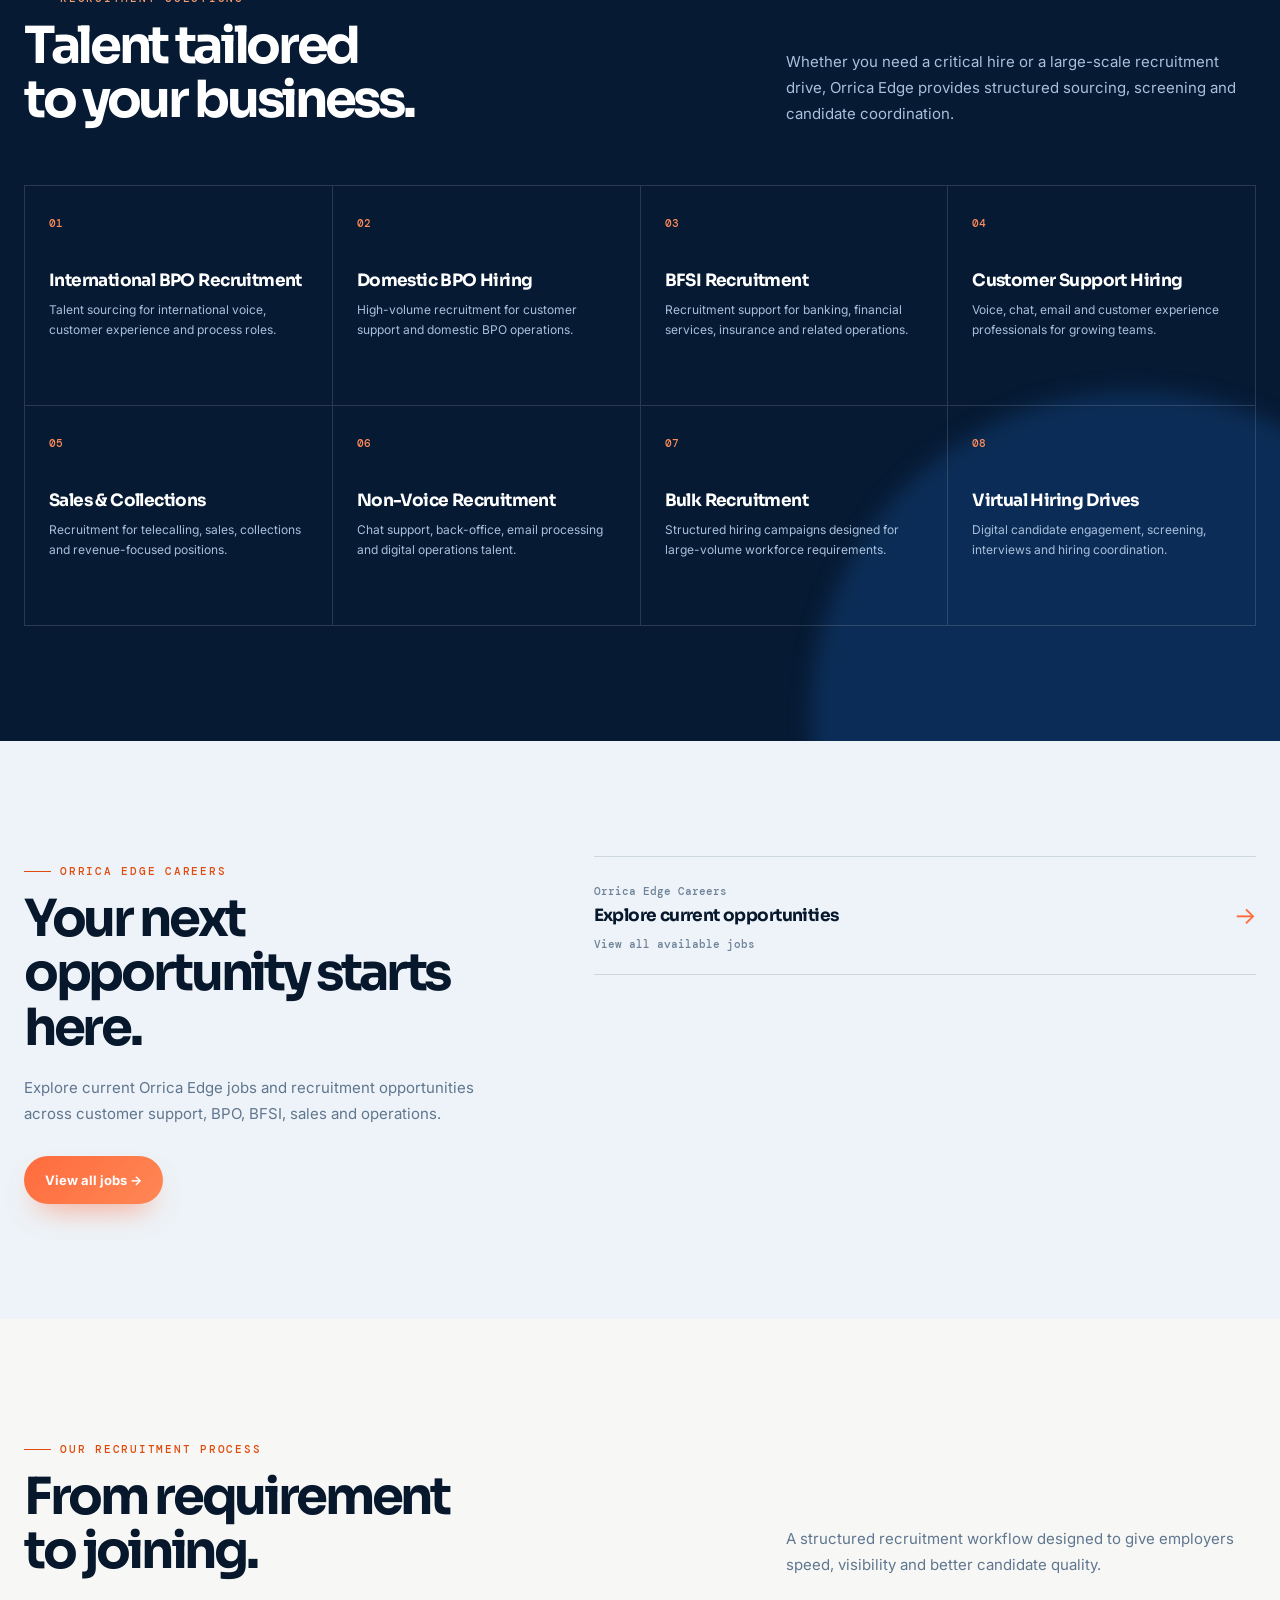
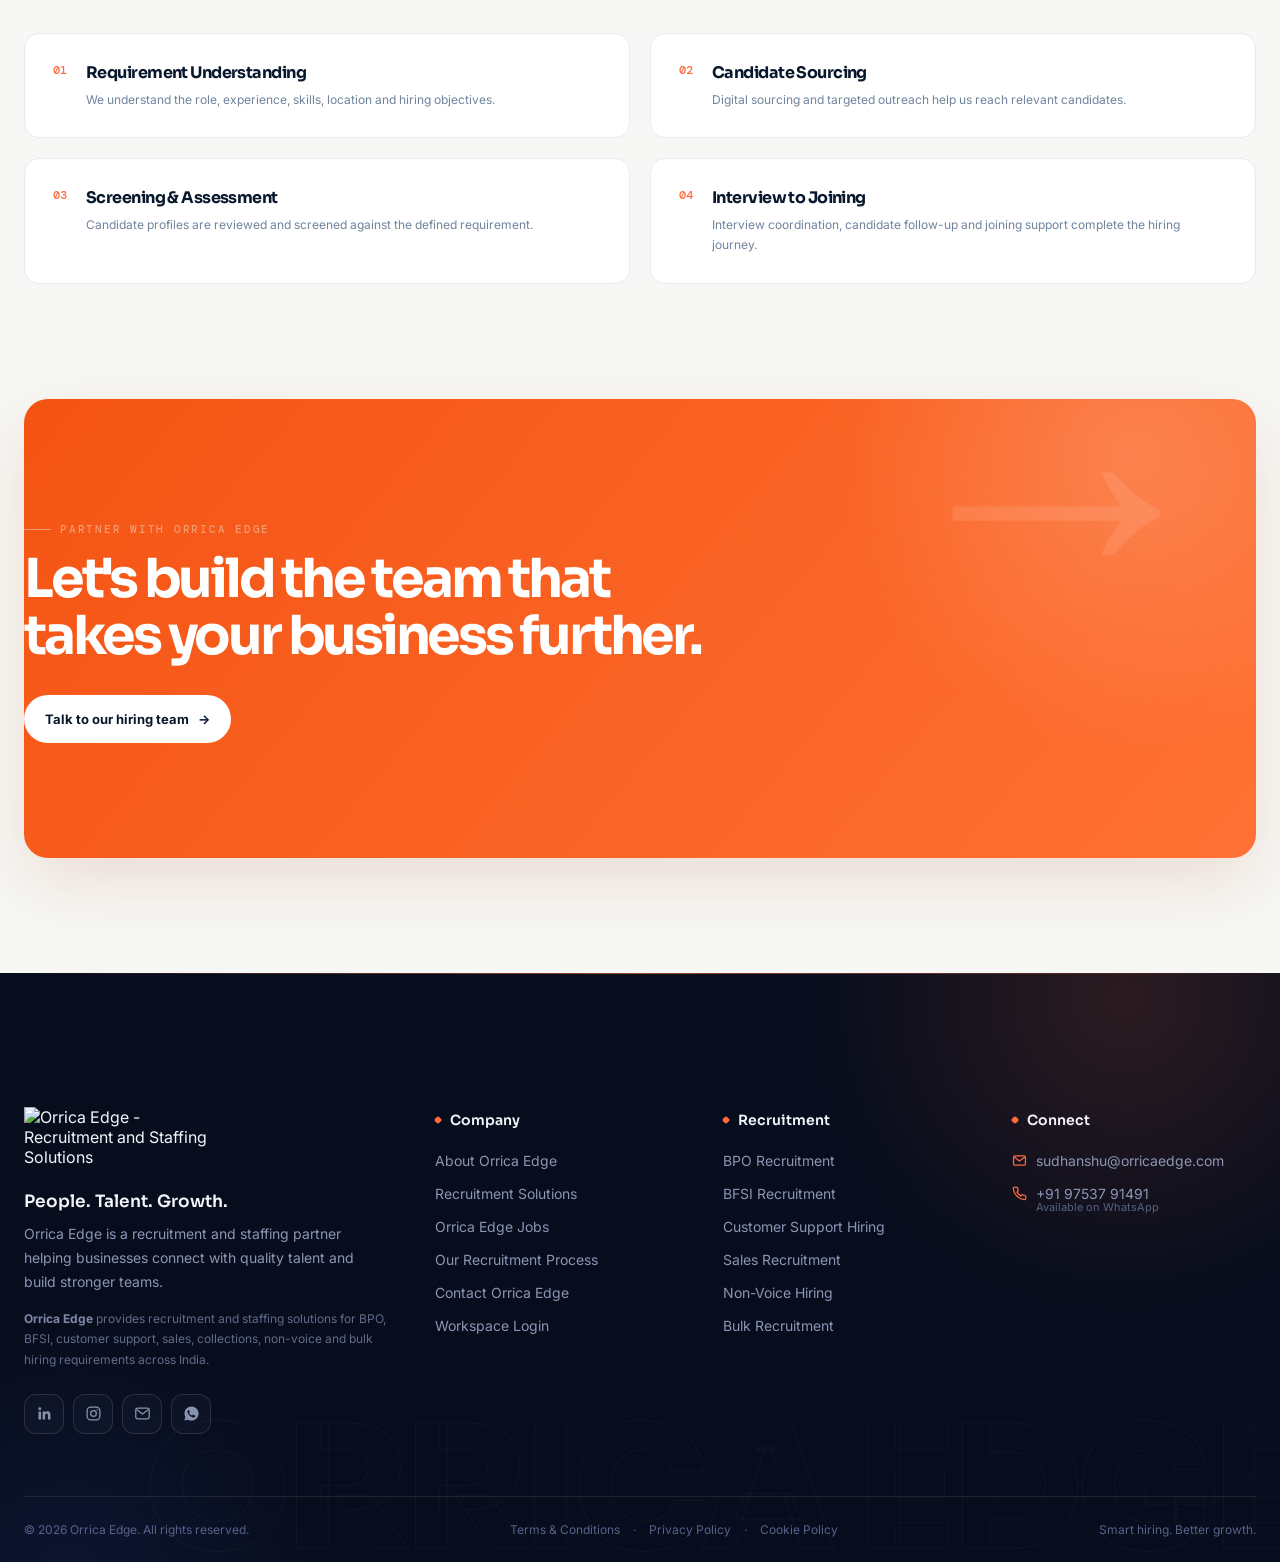
==== commit 6d43d528: "Fix footer logo, links & SEO optimization" ====
--- a/orrica-edge-home/index.html
+++ b/orrica-edge-home/index.html
@@ -1,573 +1,1175 @@
 <!doctype html>
 <html lang="en">
 <head>
-  <meta charset="UTF-8" />
-  <meta name="viewport" content="width=device-width, initial-scale=1.0" />
+
+  <!-- =========================================================
+       BASIC SEO
+  ========================================================== -->
+
+  <meta charset="UTF-8">
+
+  <meta
+    name="viewport"
+    content="width=device-width, initial-scale=1.0"
+  >
+
+  <meta
+    name="theme-color"
+    content="#061a33"
+  >
+
+  <meta
+    name="robots"
+    content="index, follow, max-image-preview:large, max-snippet:-1, max-video-preview:-1"
+  >
+
+  <meta
+    name="googlebot"
+    content="index, follow"
+  >
+
+  <title>
+    Orrica Edge | Recruitment &amp; Staffing Solutions in India
+  </title>
 
   <meta
     name="description"
-    content="Orrica Edge — premium recruitment solutions for faster, smarter hiring."
-  />
-
-  <title>Orrica Edge | Smart Recruitment. Faster Growth.</title>
-
-  <!-- Fonts -->
-  <link rel="preconnect" href="https://fonts.googleapis.com">
-  <link rel="preconnect" href="https://fonts.gstatic.com" crossorigin>
+    content="Orrica Edge is a recruitment and staffing partner helping businesses hire quality talent across BPO, customer support, BFSI, sales, collections, non-voice and bulk hiring."
+  >
+
+  <meta
+    name="keywords"
+    content="Orrica Edge, OrricaEdge, Orrica Edge recruitment, Orrica Edge jobs, recruitment agency India, staffing solutions India, BPO recruitment, BPO hiring, BFSI recruitment, customer support hiring, bulk hiring, sales recruitment, non voice recruitment, recruitment company India"
+  >
+
+  <meta
+    name="author"
+    content="Orrica Edge"
+  >
 
   <link
-    href="https://fonts.googleapis.com/css2?family=DM+Mono:wght@400;500&family=Inter:wght@400;500;600;700&family=Sora:wght@500;600;700;800&display=swap"
+    rel="canonical"
+    href="/"
+  >
+
+
+  <!-- =========================================================
+       OPEN GRAPH
+  ========================================================== -->
+
+  <meta
+    property="og:type"
+    content="website"
+  >
+
+  <meta
+    property="og:title"
+    content="Orrica Edge | Recruitment & Staffing Solutions"
+  >
+
+  <meta
+    property="og:description"
+    content="Connect with quality talent through Orrica Edge recruitment, staffing and hiring solutions."
+  >
+
+  <meta
+    property="og:url"
+    content="/"
+  >
+
+  <meta
+    property="og:site_name"
+    content="Orrica Edge"
+  >
+
+  <meta
+    property="og:image"
+    content="/assets/orrica-edge-logo.png"
+  >
+
+  <meta
+    property="og:image:alt"
+    content="Orrica Edge"
+  >
+
+
+  <!-- =========================================================
+       TWITTER
+  ========================================================== -->
+
+  <meta
+    name="twitter:card"
+    content="summary_large_image"
+  >
+
+  <meta
+    name="twitter:title"
+    content="Orrica Edge | Recruitment & Staffing Solutions"
+  >
+
+  <meta
+    name="twitter:description"
+    content="Smart recruitment and staffing solutions for growing businesses."
+  >
+
+  <meta
+    name="twitter:image"
+    content="/assets/orrica-edge-logo.png"
+  >
+
+
+  <!-- =========================================================
+       FAVICON
+  ========================================================== -->
+
+  <link
+    rel="icon"
+    type="image/png"
+    href="/assets/orrica-edge-logo.png"
+  >
+
+
+  <!-- =========================================================
+       FONTS
+  ========================================================== -->
+
+  <link
+    rel="preconnect"
+    href="https://fonts.googleapis.com"
+  >
+
+  <link
+    rel="preconnect"
+    href="https://fonts.gstatic.com"
+    crossorigin
+  >
+
+  <link
+    href="https://fonts.googleapis.com/css2?family=DM+Mono:wght@400;500&family=Inter:wght@400;500;600;700;800&family=Sora:wght@500;600;700;800&display=swap"
     rel="stylesheet"
-  />
+  >
+
+
+  <!-- =========================================================
+       ORGANIZATION SCHEMA
+  ========================================================== -->
+
+  <script type="application/ld+json">
+  {
+    "@context": "https://schema.org",
+    "@type": "Organization",
+    "name": "Orrica Edge",
+    "alternateName": [
+      "OrricaEdge",
+      "Orrica Edge Recruitment"
+    ],
+    "url": "/",
+    "logo": "/assets/orrica-edge-logo.png",
+    "description": "Orrica Edge provides recruitment and staffing solutions across BPO, BFSI, customer support, sales, collections, non-voice and bulk hiring.",
+    "email": "info@orricaedge.com",
+    "telephone": "+91-9753791491"
+  }
+  </script>
+
+
+  <!-- =========================================================
+       WEBSITE SCHEMA
+  ========================================================== -->
+
+  <script type="application/ld+json">
+  {
+    "@context": "https://schema.org",
+    "@type": "WebSite",
+    "name": "Orrica Edge",
+    "alternateName": "OrricaEdge",
+    "url": "/"
+  }
+  </script>
+
 
   <style>
+
     /* =========================================================
        ROOT
-    ========================================================= */
+    ========================================================== */
 
     :root {
-      --ink: #07172c;
-      --navy: #031326;
-      --navy-2: #061a33;
-      --blue: #123d74;
-
-      --orange: #ff6b3d;
-      --orange-2: #ff8552;
-
-      --cream: #f7f8f6;
-      --soft: #edf3f8;
-
-      --white: #ffffff;
-
-      --muted: #71849c;
-      --line: rgba(11, 53, 101, 0.13);
-
-      --footer-bg: #080e1f;
-      --footer-text: #f3f5fa;
-      --footer-dim: #8c96b4;
-
-      --ease: cubic-bezier(.2, .7, .2, 1);
+
+      --navy:
+        #031326;
+
+      --navy-2:
+        #061a33;
+
+      --blue:
+        #0b2f5b;
+
+      --blue-2:
+        #123d74;
+
+      --orange:
+        #ff6b3d;
+
+      --orange-light:
+        #ff8755;
+
+      --cream:
+        #f7f8f6;
+
+      --soft:
+        #edf3f8;
+
+      --white:
+        #ffffff;
+
+      --ink:
+        #07172c;
+
+      --muted:
+        #6e8199;
+
+      --footer:
+        #070d1c;
+
+      --footer-muted:
+        #8c96b4;
+
+      --border:
+        rgba(7, 36, 69, 0.13);
+
+      --ease:
+        cubic-bezier(.2,.7,.2,1);
+
     }
 
 
     /* =========================================================
        RESET
-    ========================================================= */
-
-    * {
-      box-sizing: border-box;
-      margin: 0;
-      padding: 0;
-    }
+    ========================================================== */
+
+    *,
+    *::before,
+    *::after {
+
+      box-sizing:
+        border-box;
+
+      margin:
+        0;
+
+      padding:
+        0;
+
+    }
+
 
     html {
-      scroll-behavior: smooth;
-    }
+
+      scroll-behavior:
+        smooth;
+
+      scroll-padding-top:
+        100px;
+
+    }
+
 
     body {
-      margin: 0;
-      color: var(--ink);
-      background: var(--cream);
-      font-family: Inter, Arial, sans-serif;
-      -webkit-font-smoothing: antialiased;
-      overflow-x: hidden;
-    }
+
+      min-height:
+        100vh;
+
+      background:
+        var(--cream);
+
+      color:
+        var(--ink);
+
+      font-family:
+        Inter,
+        Arial,
+        sans-serif;
+
+      -webkit-font-smoothing:
+        antialiased;
+
+      overflow-x:
+        hidden;
+
+    }
+
+
+    img {
+
+      max-width:
+        100%;
+
+      display:
+        block;
+
+    }
+
 
     a {
-      color: inherit;
-    }
-
-    img {
-      max-width: 100%;
+
+      color:
+        inherit;
+
+    }
+
+
+    button,
+    a {
+
+      -webkit-tap-highlight-color:
+        transparent;
+
+    }
+
+
+    :focus-visible {
+
+      outline:
+        3px solid var(--orange);
+
+      outline-offset:
+        4px;
+
     }
 
 
     /* =========================================================
        GLOBAL
-    ========================================================= */
+    ========================================================== */
 
     .container {
-      width: min(1240px, calc(100% - 48px));
-      margin: auto;
-    }
-
-    .grain {
-      pointer-events: none;
-      position: fixed;
-      inset: 0;
-      z-index: 50;
-      opacity: 0.035;
-
-      background-image: url("data:image/svg+xml,%3Csvg viewBox='0 0 180 180' xmlns='http://www.w3.org/2000/svg'%3E%3Cfilter id='n'%3E%3CfeTurbulence type='fractalNoise' baseFrequency='.85' numOctaves='4' stitchTiles='stitch'/%3E%3C/filter%3E%3Crect width='100%25' height='100%25' filter='url(%23n)' opacity='.7'/%3E%3C/svg%3E");
-    }
+
+      width:
+        min(
+          1240px,
+          calc(100% - 48px)
+        );
+
+      margin:
+        0 auto;
+
+    }
+
 
     .eyebrow {
-      display: inline-flex;
-      align-items: center;
-      gap: 9px;
-
-      color: #fcb083;
-
-      font: 500 11px "DM Mono", monospace;
-      letter-spacing: 0.16em;
-      text-transform: uppercase;
-    }
+
+      display:
+        inline-flex;
+
+      align-items:
+        center;
+
+      gap:
+        9px;
+
+      color:
+        #f49b70;
+
+      font:
+        500 11px
+        "DM Mono",
+        monospace;
+
+      letter-spacing:
+        .16em;
+
+      text-transform:
+        uppercase;
+
+    }
+
 
     .eyebrow::before {
-      content: "";
-      width: 28px;
-      height: 1px;
-      background: currentColor;
-    }
+
+      content:
+        "";
+
+      width:
+        27px;
+
+      height:
+        1px;
+
+      background:
+        currentColor;
+
+    }
+
 
     .button {
-      display: inline-flex;
-      justify-content: center;
-      align-items: center;
-      gap: 9px;
-
-      border: 0;
-      border-radius: 999px;
-
-      padding: 14px 21px;
-
-      font: 700 13px Inter, sans-serif;
-      text-decoration: none;
-
-      cursor: pointer;
-      white-space: nowrap;
+
+      display:
+        inline-flex;
+
+      align-items:
+        center;
+
+      justify-content:
+        center;
+
+      gap:
+        9px;
+
+      min-height:
+        48px;
+
+      padding:
+        0 21px;
+
+      border:
+        0;
+
+      border-radius:
+        999px;
+
+      text-decoration:
+        none;
+
+      font:
+        700 13px
+        Inter,
+        sans-serif;
+
+      white-space:
+        nowrap;
+
+      cursor:
+        pointer;
 
       transition:
-        transform 0.22s var(--ease),
-        box-shadow 0.22s ease,
-        background 0.22s ease;
-    }
+        transform .22s var(--ease),
+        box-shadow .22s ease,
+        background .22s ease;
+
+    }
+
 
     .button:hover {
-      transform: translateY(-3px);
-    }
+
+      transform:
+        translateY(-3px);
+
+    }
+
 
     .button.orange {
-      color: #fff;
+
+      color:
+        #fff;
 
       background:
         linear-gradient(
           135deg,
           var(--orange),
-          var(--orange-2)
+          var(--orange-light)
         );
 
       box-shadow:
-        0 12px 28px -12px rgba(255, 107, 61, 0.7);
-    }
+        0 15px 30px -14px
+        rgba(255,107,61,.75);
+
+    }
+
+
+    .button.orange:hover {
+
+      box-shadow:
+        0 19px 38px -13px
+        rgba(255,107,61,.85);
+
+    }
+
 
     .button.light {
-      background: #fff;
-      color: var(--ink);
-    }
+
+      color:
+        var(--ink);
+
+      background:
+        #fff;
+
+    }
+
 
     .button.outline {
-      border: 1px solid rgba(255,255,255,0.28);
-      color: #fff;
-      background: rgba(255,255,255,0.03);
+
+      color:
+        #fff;
+
+      border:
+        1px solid
+        rgba(255,255,255,.25);
+
+      background:
+        rgba(255,255,255,.04);
+
     }
 
 
     /* =========================================================
-       HEADER / NAV
-    ========================================================= */
-
-    header {
-      position: absolute;
-      top: 0;
-      left: 0;
-
-      width: 100%;
-
-      z-index: 10;
-
-      padding: 22px 0;
-    }
+       NAVBAR
+    ========================================================== */
+
+    .site-header {
+
+      position:
+        absolute;
+
+      top:
+        0;
+
+      left:
+        0;
+
+      right:
+        0;
+
+      z-index:
+        20;
+
+      padding:
+        20px 0;
+
+    }
+
 
     .nav {
-      display: flex;
-      align-items: center;
-      gap: 20px;
-
-      padding: 8px 10px 8px 16px;
-
-      border: 1px solid rgba(255,255,255,0.10);
-
-      background: rgba(3,19,38,0.28);
-
-      backdrop-filter: blur(14px);
-
-      border-radius: 18px;
-    }
-
-    .brand {
-      display: flex;
-      align-items: center;
-      text-decoration: none;
-    }
-
-    .brand img {
-      display: block;
-
-      width: 164px;
-      height: 52px;
-
-      object-fit: contain;
-      object-position: left center;
-
-      filter: brightness(0) invert(1);
-    }
-
-    .navlinks {
-      margin-left: auto;
-
-      display: flex;
-      gap: 30px;
-
-      list-style: none;
-    }
-
-    .navlinks a {
-      color: #dbe9ff;
-
-      text-decoration: none;
-
-      font-size: 13px;
-      font-weight: 700;
-
-      transition: color 0.2s ease;
-    }
-
-    .navlinks a:hover {
-      color: #ffffff;
-    }
-
-    .workspace-login {
-      box-shadow: 0 8px 22px rgba(0,0,0,0.12);
+
+      min-height:
+        68px;
+
+      display:
+        flex;
+
+      align-items:
+        center;
+
+      gap:
+        20px;
+
+      padding:
+        7px 9px 7px 15px;
+
+      border:
+        1px solid
+        rgba(255,255,255,.11);
+
+      border-radius:
+        18px;
+
+      background:
+        rgba(3,19,38,.36);
+
+      backdrop-filter:
+        blur(18px);
+
+      -webkit-backdrop-filter:
+        blur(18px);
+
+    }
+
+
+    .brand-link {
+
+      display:
+        inline-flex;
+
+      align-items:
+        center;
+
+      flex-shrink:
+        0;
+
+      text-decoration:
+        none;
+
+    }
+
+
+    /*
+      ORIGINAL LOGO
+      IMPORTANT:
+      Root path is "/" so clicking logo NEVER sends user
+      to a "#home" route.
+    */
+
+    .brand-logo {
+
+      width:
+        170px;
+
+      height:
+        54px;
+
+      object-fit:
+        contain;
+
+      object-position:
+        left center;
+
+    }
+
+
+    .nav-links {
+
+      display:
+        flex;
+
+      align-items:
+        center;
+
+      gap:
+        29px;
+
+      margin-left:
+        auto;
+
+      list-style:
+        none;
+
+    }
+
+
+    .nav-links a {
+
+      color:
+        #d9e7fa;
+
+      font-size:
+        13px;
+
+      font-weight:
+        700;
+
+      text-decoration:
+        none;
+
+      transition:
+        color .2s ease;
+
+    }
+
+
+    .nav-links a:hover {
+
+      color:
+        #fff;
+
+    }
+
+
+    .nav-actions {
+
+      display:
+        flex;
+
+      align-items:
+        center;
+
+      gap:
+        9px;
+
     }
 
 
     /* =========================================================
        HERO
-    ========================================================= */
+    ========================================================== */
 
     .hero {
-      min-height: 800px;
-
-      color: #fff;
-
-      position: relative;
-
-      overflow: hidden;
-
-      display: flex;
-      align-items: center;
+
+      position:
+        relative;
+
+      min-height:
+        810px;
+
+      display:
+        flex;
+
+      align-items:
+        center;
+
+      overflow:
+        hidden;
+
+      color:
+        #fff;
 
       background:
         radial-gradient(
-          circle at 77% 33%,
-          #175da4 0,
-          rgba(23,93,164,0.18) 21%,
-          transparent 43%
+          circle at 80% 30%,
+          rgba(28,103,176,.6),
+          transparent 38%
         ),
         linear-gradient(
           115deg,
-          #031326 12%,
-          #092956 66%,
-          #061a35
+          #031326 5%,
+          #082653 62%,
+          #061a33 100%
         );
-    }
-
-    /*
-      IMPORTANT:
-      HERO IMAGE SAME RAKHI HAI.
-      Sirf positioning / overlay improve kiya gaya hai.
-    */
-
-    .hero-visual {
-      position: absolute;
-
-      right: 0;
-      top: 0;
-
-      z-index: 0;
-
-      width: 58%;
-      height: 100%;
-
-      object-fit: cover;
-
-      object-position: 64% center;
-
-      opacity: 0.84;
+
+    }
+
+
+    .hero-image {
+
+      position:
+        absolute;
+
+      inset:
+        0 0 0 auto;
+
+      width:
+        59%;
+
+      height:
+        100%;
+
+      z-index:
+        0;
+
+      object-fit:
+        cover;
+
+      object-position:
+        center;
+
+      opacity:
+        .8;
 
       filter:
-        saturate(0.78)
-        contrast(1.08);
+        saturate(.82)
+        contrast(1.05);
 
       animation:
-        heroZoom 14s ease-in-out infinite alternate;
-    }
-
-    .hero-shade {
-      position: absolute;
-      inset: 0;
-
-      z-index: 1;
+        heroZoom
+        16s
+        ease-in-out
+        infinite
+        alternate;
+
+    }
+
+
+    .hero-overlay {
+
+      position:
+        absolute;
+
+      inset:
+        0;
+
+      z-index:
+        1;
 
       background:
         linear-gradient(
           90deg,
           #031326 0%,
-          rgba(3,19,38,0.93) 30%,
-          rgba(3,19,38,0.55) 54%,
-          rgba(3,19,38,0.12) 78%,
-          #031326 100%
-        ),
+          rgba(3,19,38,.97) 27%,
+          rgba(3,19,38,.72) 52%,
+          rgba(3,19,38,.24) 77%,
+          rgba(3,19,38,.72) 100%
+        );
+
+    }
+
+
+    .hero-overlay::after {
+
+      content:
+        "";
+
+      position:
+        absolute;
+
+      inset:
+        0;
+
+      background:
         linear-gradient(
           0deg,
-          rgba(3,19,38,0.35),
+          rgba(3,19,38,.45),
           transparent 45%
         );
-    }
-
-    .hero::before {
-      content: "";
-
-      position: absolute;
-
-      width: 780px;
-      height: 780px;
+
+    }
+
+
+    .hero-ring {
+
+      position:
+        absolute;
+
+      width:
+        760px;
+
+      height:
+        760px;
+
+      right:
+        -190px;
+
+      top:
+        -230px;
+
+      z-index:
+        1;
 
       border:
-        1px solid rgba(146,205,255,0.15);
-
-      border-radius: 50%;
-
-      right: -165px;
-      top: -270px;
+        1px solid
+        rgba(145,204,255,.14);
+
+      border-radius:
+        50%;
 
       box-shadow:
-        0 0 0 62px rgba(112,186,255,0.04),
-        0 0 0 125px rgba(112,186,255,0.025);
-
-      z-index: 1;
-    }
-
-    .hero-inner {
-      position: relative;
-
-      z-index: 2;
-
-      width: 100%;
+        0 0 0 65px
+        rgba(145,204,255,.035),
+        0 0 0 130px
+        rgba(145,204,255,.02);
+
+      pointer-events:
+        none;
+
+    }
+
+
+    .hero-content {
+
+      position:
+        relative;
+
+      z-index:
+        3;
 
       padding:
-        172px
-        0
-        86px;
-    }
+        170px 0 90px;
+
+    }
+
 
     .hero h1 {
-      font-family: Sora, Inter, sans-serif;
+
+      max-width:
+        880px;
+
+      margin:
+        22px 0 23px;
+
+      font-family:
+        Sora,
+        Inter,
+        sans-serif;
 
       font-size:
         clamp(
           48px,
-          6.3vw,
+          6.4vw,
           86px
         );
 
-      max-width: 850px;
-
-      line-height: 1.01;
-
-      letter-spacing: -0.065em;
-
-      margin: 24px 0 22px;
-    }
-
-    .hero h1 em {
-      font-style: normal;
-      color: var(--orange);
-    }
-
-    .hero p {
-      max-width: 600px;
-
-      color: #bdd0e7;
-
-      font-size: 17px;
-
-      line-height: 1.78;
-
-      margin: 0 0 32px;
-    }
+      line-height:
+        1.01;
+
+      letter-spacing:
+        -.065em;
+
+    }
+
+
+    .hero h1 span {
+
+      color:
+        var(--orange);
+
+    }
+
+
+    .hero-description {
+
+      max-width:
+        620px;
+
+      color:
+        #c0d1e6;
+
+      font-size:
+        17px;
+
+      line-height:
+        1.75;
+
+      margin-bottom:
+        32px;
+
+    }
+
 
     .hero-actions {
-      display: flex;
-      flex-wrap: wrap;
-      gap: 12px;
-    }
-
-
-    /* =========================================================
-       HERO FLOAT CARD
-    ========================================================= */
+
+      display:
+        flex;
+
+      flex-wrap:
+        wrap;
+
+      gap:
+        12px;
+
+    }
+
 
     .hero-card {
-      position: absolute;
-
-      right: 0;
-      bottom: 74px;
-
-      width: 292px;
-
-      padding: 22px;
-
-      background: rgba(255,255,255,0.09);
+
+      position:
+        absolute;
+
+      right:
+        0;
+
+      bottom:
+        75px;
+
+      width:
+        295px;
+
+      padding:
+        22px;
 
       border:
-        1px solid rgba(255,255,255,0.18);
-
-      border-radius: 17px;
-
-      backdrop-filter: blur(12px);
+        1px solid
+        rgba(255,255,255,.17);
+
+      border-radius:
+        18px;
+
+      background:
+        rgba(255,255,255,.085);
+
+      backdrop-filter:
+        blur(14px);
+
+      -webkit-backdrop-filter:
+        blur(14px);
 
       box-shadow:
-        0 25px 70px rgba(0,0,0,0.18);
+        0 25px 75px
+        rgba(0,0,0,.2);
 
       animation:
-        float 5s ease-in-out infinite;
-    }
-
-    .hero-card span {
-      display: block;
-
-      color: #a9c9eb;
-
-      font-size: 11px;
-      font-weight: 700;
-
-      text-transform: uppercase;
-
-      letter-spacing: 0.09em;
-    }
+        floatCard
+        5s
+        ease-in-out
+        infinite;
+
+    }
+
+
+    .hero-card-label {
+
+      display:
+        block;
+
+      color:
+        #a9c7e7;
+
+      font-size:
+        11px;
+
+      font-weight:
+        700;
+
+      letter-spacing:
+        .1em;
+
+      text-transform:
+        uppercase;
+
+    }
+
+
+    .live-dot {
+
+      display:
+        inline-block;
+
+      width:
+        8px;
+
+      height:
+        8px;
+
+      margin-right:
+        7px;
+
+      border-radius:
+        50%;
+
+      background:
+        #55d28c;
+
+      box-shadow:
+        0 0 0 0
+        rgba(85,210,140,.5);
+
+      animation:
+        pulse
+        2s
+        infinite;
+
+    }
+
 
     .hero-card strong {
-      display: block;
-
-      margin-top: 7px;
-
-      font-family: Sora;
-
-      font-size: 31px;
-
-      letter-spacing: -0.06em;
-    }
+
+      display:
+        block;
+
+      margin-top:
+        9px;
+
+      font-family:
+        Sora;
+
+      font-size:
+        30px;
+
+      letter-spacing:
+        -.06em;
+
+    }
+
 
     .hero-card p {
-      margin: 6px 0 0;
-
-      font-size: 12px;
-
-      line-height: 1.5;
-
-      color: #aac3df;
-    }
-
-    .pulse {
-      width: 9px;
-      height: 9px;
-
-      display: inline-block;
-
-      border-radius: 50%;
-
-      background: #61d38d;
-
-      margin-right: 7px;
-
-      box-shadow:
-        0 0 0 0 rgba(97,211,141,0.5);
-
-      animation:
-        pulse 2s infinite;
+
+      margin-top:
+        6px;
+
+      color:
+        #aec4dd;
+
+      font-size:
+        12px;
+
+      line-height:
+        1.55;
+
     }
 
 
     /* =========================================================
        TICKER
-    ========================================================= */
+    ========================================================== */
 
     .ticker {
-      color: #d9eaff;
-
-      background: #09254a;
-
-      overflow: hidden;
-
-      white-space: nowrap;
+
+      overflow:
+        hidden;
+
+      white-space:
+        nowrap;
+
+      color:
+        #dcecff;
+
+      background:
+        #09254a;
 
       border-top:
-        1px solid rgba(255,255,255,0.09);
+        1px solid
+        rgba(255,255,255,.08);
 
       border-bottom:
-        1px solid rgba(255,255,255,0.09);
-    }
+        1px solid
+        rgba(255,255,255,.08);
+
+    }
+
 
     .ticker-track {
-      display: inline-block;
-
-      padding: 18px 0;
+
+      display:
+        inline-block;
+
+      padding:
+        17px 0;
+
+      font:
+        500 11px
+        "DM Mono",
+        monospace;
+
+      letter-spacing:
+        .11em;
+
+      text-transform:
+        uppercase;
 
       animation:
-        marquee 25s linear infinite;
-
-      font:
-        500 11px "DM Mono";
-
-      letter-spacing: 0.11em;
-
-      text-transform: uppercase;
-    }
-
-    .ticker b {
-      color: var(--orange);
-
-      font-size: 16px;
-
-      padding: 0 23px;
+        marquee
+        28s
+        linear
+        infinite;
+
+    }
+
+
+    .ticker-track b {
+
+      padding:
+        0 22px;
+
+      color:
+        var(--orange);
+
+      font-size:
+        15px;
+
     }
 
 
     /* =========================================================
-       NORMAL SECTIONS
-    ========================================================= */
-
-    section {
-      padding: 118px 0;
-    }
-
-    .intro {
-      display: grid;
+       GENERAL SECTIONS
+    ========================================================== */
+
+    section:not(.hero) {
+
+      padding:
+        115px 0;
+
+    }
+
+
+    .section-grid {
+
+      display:
+        grid;
 
       grid-template-columns:
-        0.82fr
-        1.18fr;
-
-      gap: 100px;
-
-      align-items: start;
-    }
-
-    .intro h2,
-    .section-title h2 {
-      font-family: Sora, Inter, sans-serif;
+        .82fr 1.18fr;
+
+      gap:
+        95px;
+
+      align-items:
+        start;
+
+    }
+
+
+    .section-heading {
+
+      font-family:
+        Sora,
+        Inter,
+        sans-serif;
 
       font-size:
         clamp(
@@ -576,387 +1178,587 @@
           57px
         );
 
-      letter-spacing: -0.065em;
-
-      line-height: 1.06;
-
-      margin: 15px 0 0;
-    }
-
-    .intro .copy {
-      font-size: 17px;
-
-      color: #536a87;
-
-      line-height: 1.85;
-
-      padding-top: 20px;
+      line-height:
+        1.06;
+
+      letter-spacing:
+        -.065em;
+
+      margin-top:
+        14px;
+
+    }
+
+
+    .section-copy {
+
+      padding-top:
+        20px;
+
+      color:
+        #566c86;
+
+      font-size:
+        16px;
+
+      line-height:
+        1.85;
+
     }
 
 
     /* =========================================================
        STATS
-    ========================================================= */
+    ========================================================== */
 
     .stats {
-      margin-top: 50px;
-
-      display: grid;
+
+      display:
+        grid;
 
       grid-template-columns:
         repeat(4,1fr);
 
+      margin-top:
+        52px;
+
       border-top:
-        1px solid var(--line);
+        1px solid var(--border);
 
       border-bottom:
-        1px solid var(--line);
-    }
+        1px solid var(--border);
+
+    }
+
 
     .stat {
+
       padding:
-        28px
-        18px
-        26px
+        29px 18px 27px 0;
+
+      border-right:
+        1px solid var(--border);
+
+    }
+
+
+    .stat + .stat {
+
+      padding-left:
+        22px;
+
+    }
+
+
+    .stat:last-child {
+
+      border-right:
         0;
 
-      border-right:
-        1px solid var(--line);
-    }
-
-    .stat:not(:first-child) {
-      padding-left: 23px;
-    }
-
-    .stat:last-child {
-      border-right: 0;
-    }
+    }
+
 
     .stat strong {
-      display: block;
-
-      font-family: Sora;
-
-      font-size: 31px;
-
-      letter-spacing: -0.06em;
-    }
+
+      display:
+        block;
+
+      font-family:
+        Sora;
+
+      font-size:
+        31px;
+
+      letter-spacing:
+        -.06em;
+
+    }
+
 
     .stat span {
-      color: #6d829c;
-
-      font-size: 12px;
-
-      font-weight: 600;
-
-      line-height: 1.45;
-
-      display: block;
-
-      margin-top: 5px;
+
+      display:
+        block;
+
+      margin-top:
+        6px;
+
+      color:
+        #6f8299;
+
+      font-size:
+        12px;
+
+      font-weight:
+        600;
+
+      line-height:
+        1.45;
+
     }
 
 
     /* =========================================================
-       SERVICES
-    ========================================================= */
-
-    .dark {
-      background: #061a33;
-
-      color: #fff;
-
-      position: relative;
-
-      overflow: hidden;
-    }
-
-    .dark::before {
-      content: "";
-
-      position: absolute;
-
-      right: -8%;
-      bottom: -250px;
-
-      width: 650px;
-      height: 650px;
-
-      border-radius: 50%;
-
-      background: #123d74;
-
-      filter: blur(6px);
-
-      opacity: 0.38;
-    }
-
-    .section-title {
-      display: flex;
-
-      justify-content: space-between;
-
-      align-items: end;
-
-      gap: 35px;
-
-      position: relative;
-    }
-
-    .section-title p {
-      max-width: 460px;
-
-      color: #a9c0dc;
-
-      font-size: 15px;
-
-      line-height: 1.75;
-
-      margin: 0;
-    }
-
-    .services {
-      position: relative;
-
-      display: grid;
+       SOLUTIONS
+    ========================================================== */
+
+    .solutions {
+
+      position:
+        relative;
+
+      overflow:
+        hidden;
+
+      color:
+        #fff;
+
+      background:
+        #061a33;
+
+    }
+
+
+    .solutions::before {
+
+      content:
+        "";
+
+      position:
+        absolute;
+
+      width:
+        650px;
+
+      height:
+        650px;
+
+      right:
+        -180px;
+
+      bottom:
+        -300px;
+
+      border-radius:
+        50%;
+
+      background:
+        rgba(18,61,116,.55);
+
+      filter:
+        blur(10px);
+
+    }
+
+
+    .solutions-header {
+
+      position:
+        relative;
+
+      display:
+        flex;
+
+      align-items:
+        flex-end;
+
+      justify-content:
+        space-between;
+
+      gap:
+        35px;
+
+    }
+
+
+    .solutions-header p {
+
+      max-width:
+        470px;
+
+      color:
+        #a9c0dc;
+
+      font-size:
+        15px;
+
+      line-height:
+        1.75;
+
+    }
+
+
+    .solutions-grid {
+
+      position:
+        relative;
+
+      display:
+        grid;
 
       grid-template-columns:
         repeat(4,1fr);
 
-      margin-top: 58px;
+      margin-top:
+        57px;
 
       border-top:
-        1px solid rgba(255,255,255,0.15);
+        1px solid
+        rgba(255,255,255,.14);
 
       border-left:
-        1px solid rgba(255,255,255,0.15);
-    }
-
-    .service {
-      padding: 31px 25px;
-
-      min-height: 220px;
+        1px solid
+        rgba(255,255,255,.14);
+
+    }
+
+
+    .solution {
+
+      min-height:
+        220px;
+
+      padding:
+        30px 24px;
 
       border-right:
-        1px solid rgba(255,255,255,0.15);
+        1px solid
+        rgba(255,255,255,.14);
 
       border-bottom:
-        1px solid rgba(255,255,255,0.15);
+        1px solid
+        rgba(255,255,255,.14);
 
       transition:
-        background 0.28s ease,
-        transform 0.28s var(--ease);
-    }
-
-    .service:hover {
-      background: #113868;
+        transform .25s var(--ease),
+        background .25s ease;
+
+    }
+
+
+    .solution:hover {
 
       transform:
         translateY(-7px);
-    }
-
-    .service-index {
-      color: #ff8d5b;
+
+      background:
+        #113868;
+
+    }
+
+
+    .solution-number {
+
+      color:
+        #ff8b5a;
 
       font:
-        500 11px "DM Mono";
-    }
-
-    .service h3 {
-      font-family: Sora;
-
-      font-size: 18px;
-
-      letter-spacing: -0.035em;
-
-      margin: 39px 0 9px;
-    }
-
-    .service p {
-      color: #a8c0dc;
-
-      font-size: 12px;
-
-      line-height: 1.65;
-
-      margin: 0;
+        500 11px
+        "DM Mono",
+        monospace;
+
+    }
+
+
+    .solution h3 {
+
+      margin:
+        40px 0 9px;
+
+      font-family:
+        Sora;
+
+      font-size:
+        17px;
+
+      letter-spacing:
+        -.035em;
+
+    }
+
+
+    .solution p {
+
+      color:
+        #a8c0dc;
+
+      font-size:
+        12px;
+
+      line-height:
+        1.65;
+
     }
 
 
     /* =========================================================
-       OPEN ROLES
-    ========================================================= */
-
-    .role-preview {
-      background: #edf3f8;
-    }
-
-    .role-preview-grid {
-      display: grid;
+       JOBS
+    ========================================================== */
+
+    .jobs-section {
+
+      background:
+        var(--soft);
+
+    }
+
+
+    .jobs-grid {
+
+      display:
+        grid;
 
       grid-template-columns:
-        0.85fr
-        1.15fr;
-
-      gap: 82px;
-
-      align-items: start;
-    }
-
-    .role-preview .section-title {
-      display: block;
-    }
-
-    .role-preview .section-title p {
-      color: #5e7692;
-
-      margin-top: 20px;
-    }
-
-    .home-role-list {
-      margin-top: 4px;
+        .85fr 1.15fr;
+
+      gap:
+        80px;
+
+      align-items:
+        start;
+
+    }
+
+
+    .jobs-intro p {
+
+      margin-top:
+        20px;
+
+      color:
+        #60768f;
+
+      font-size:
+        15px;
+
+      line-height:
+        1.75;
+
+    }
+
+
+    .jobs-list {
 
       border-top:
-        1px solid var(--line);
-    }
-
-    .home-role {
-      display: flex;
-
-      justify-content: space-between;
-
-      gap: 20px;
-
-      padding: 23px 0;
+        1px solid var(--border);
+
+    }
+
+
+    .job {
+
+      display:
+        flex;
+
+      align-items:
+        center;
+
+      justify-content:
+        space-between;
+
+      gap:
+        20px;
+
+      padding:
+        22px 0;
 
       border-bottom:
-        1px solid var(--line);
-
-      text-decoration: none;
-
-      color: var(--ink);
+        1px solid var(--border);
+
+      text-decoration:
+        none;
 
       transition:
-        transform 0.22s var(--ease);
-    }
-
-    .home-role:hover {
+        transform .22s var(--ease);
+
+    }
+
+
+    .job:hover {
+
       transform:
         translateX(8px);
-    }
-
-    .home-role strong {
-      display: block;
-
-      font-family: Sora;
-
-      font-size: 17px;
-
-      letter-spacing: -0.035em;
-
-      margin: 5px 0;
-    }
-
-    .home-role small {
-      color: #6e829a;
+
+    }
+
+
+    .job small {
+
+      color:
+        #6e8299;
 
       font:
-        500 11px "DM Mono";
-    }
-
-    .home-role i {
-      font-style: normal;
-
-      color: var(--orange);
-
-      font-size: 25px;
-
-      align-self: center;
+        500 11px
+        "DM Mono",
+        monospace;
+
+    }
+
+
+    .job strong {
+
+      display:
+        block;
+
+      margin:
+        6px 0;
+
+      font-family:
+        Sora;
+
+      font-size:
+        17px;
+
+      letter-spacing:
+        -.035em;
+
+    }
+
+
+    .job-arrow {
+
+      color:
+        var(--orange);
+
+      font-size:
+        24px;
+
+      flex-shrink:
+        0;
+
+    }
+
+
+    .job-empty {
+
+      padding:
+        28px 0;
+
+      color:
+        #6e8299;
+
+      font-size:
+        14px;
+
     }
 
 
     /* =========================================================
        PROCESS
-    ========================================================= */
+    ========================================================== */
 
     .process-grid {
-      display: grid;
+
+      display:
+        grid;
 
       grid-template-columns:
-        1fr
-        1fr;
-
-      gap: 22px;
-
-      margin-top: 55px;
-    }
-
-    .step {
-      padding: 27px;
-
-      background: #fff;
+        1fr 1fr;
+
+      gap:
+        20px;
+
+      margin-top:
+        54px;
+
+    }
+
+
+    .process-card {
+
+      display:
+        flex;
+
+      align-items:
+        flex-start;
+
+      gap:
+        19px;
+
+      padding:
+        28px;
 
       border:
-        1px solid #e8edf3;
-
-      border-radius: 14px;
-
-      display: flex;
-
-      gap: 20px;
-
-      align-items: start;
+        1px solid
+        #e5ebf1;
+
+      border-radius:
+        15px;
+
+      background:
+        #fff;
 
       transition:
-        0.25s box-shadow,
-        0.25s transform;
-    }
-
-    .step:hover {
+        transform .25s var(--ease),
+        box-shadow .25s ease;
+
+    }
+
+
+    .process-card:hover {
+
       transform:
         translateX(7px);
 
       box-shadow:
-        0 16px 40px rgba(5,36,75,0.09);
-    }
-
-    .step-no {
-      color: var(--orange);
+        0 17px 42px
+        rgba(5,36,75,.09);
+
+    }
+
+
+    .process-number {
+
+      color:
+        var(--orange);
 
       font:
-        500 12px "DM Mono";
-    }
-
-    .step h3 {
-      font-family: Sora;
-
-      font-size: 16px;
-
-      margin: 0 0 6px;
-
-      letter-spacing: -0.035em;
-    }
-
-    .step p {
-      font-size: 12px;
-
-      color: #70849c;
-
-      margin: 0;
-
-      line-height: 1.65;
+        500 12px
+        "DM Mono",
+        monospace;
+
+    }
+
+
+    .process-card h3 {
+
+      margin-bottom:
+        7px;
+
+      font-family:
+        Sora;
+
+      font-size:
+        16px;
+
+      letter-spacing:
+        -.035em;
+
+    }
+
+
+    .process-card p {
+
+      color:
+        #70849c;
+
+      font-size:
+        12px;
+
+      line-height:
+        1.65;
+
     }
 
 
     /* =========================================================
        CTA
-    ========================================================= */
+    ========================================================== */
 
     .cta {
-      margin:
-        0
-        auto
-        118px;
+
+      position:
+        relative;
 
       width:
         min(
@@ -964,20 +1766,25 @@
           calc(100% - 48px)
         );
 
-      padding: 72px;
-
-      border-radius: 24px;
-
-      color: #fff;
-
-      position: relative;
-
-      overflow: hidden;
+      margin:
+        0 auto 115px;
+
+      padding:
+        72px;
+
+      overflow:
+        hidden;
+
+      border-radius:
+        24px;
+
+      color:
+        #fff;
 
       background:
         radial-gradient(
-          circle at 90% 15%,
-          rgba(255,255,255,0.16),
+          circle at 90% 12%,
+          rgba(255,255,255,.17),
           transparent 25%
         ),
         linear-gradient(
@@ -987,30 +1794,28 @@
         );
 
       box-shadow:
-        0 24px 70px rgba(184,67,20,0.16);
-    }
-
-    .cta::after {
-      content: "→";
-
-      position: absolute;
-
-      right: 35px;
-      top: -82px;
-
-      font:
-        300 350px/1 Arial;
-
-      color:
-        rgba(255,255,255,0.10);
-    }
+        0 25px 70px
+        rgba(184,67,20,.15);
+
+    }
+
 
     .cta h2 {
-      position: relative;
-
-      z-index: 1;
-
-      font-family: Sora;
+
+      position:
+        relative;
+
+      z-index:
+        2;
+
+      max-width:
+        720px;
+
+      margin:
+        15px 0 30px;
+
+      font-family:
+        Sora;
 
       font-size:
         clamp(
@@ -1019,888 +1824,1359 @@
           55px
         );
 
-      letter-spacing: -0.06em;
-
-      line-height: 1.06;
-
-      margin:
-        15px 0
-        30px;
-
-      max-width: 700px;
-    }
-
-    .cta .eyebrow {
-      color: #ffe2d2;
-    }
-
-    .cta .button {
-      position: relative;
-
-      z-index: 2;
+      line-height:
+        1.06;
+
+      letter-spacing:
+        -.06em;
+
+    }
+
+
+    .cta::after {
+
+      content:
+        "→";
+
+      position:
+        absolute;
+
+      right:
+        25px;
+
+      top:
+        -80px;
+
+      color:
+        rgba(255,255,255,.1);
+
+      font:
+        300 350px/1
+        Arial;
+
+      pointer-events:
+        none;
+
     }
 
 
     /* =========================================================
        FOOTER
-       Based on supplied footer reference
-    ========================================================= */
-
-    .footer {
-      position: relative;
-
-      overflow: hidden;
-
-      background: var(--footer-bg);
-
-      color: var(--footer-text);
+    ========================================================== */
+
+    .site-footer {
+
+      position:
+        relative;
+
+      overflow:
+        hidden;
+
+      color:
+        #f3f5fa;
+
+      background:
+        var(--footer);
 
       padding:
-        86px
-        0
-        0;
-    }
-
-    .footer .glow-a {
-      position: absolute;
-
-      top: -220px;
-      right: -160px;
-
-      width: 640px;
-      height: 640px;
-
-      border-radius: 50%;
+        82px 0 0;
+
+    }
+
+
+    .footer-glow {
+
+      position:
+        absolute;
+
+      width:
+        650px;
+
+      height:
+        650px;
+
+      top:
+        -300px;
+
+      right:
+        -170px;
+
+      border-radius:
+        50%;
 
       background:
         radial-gradient(
           circle,
-          rgba(255,107,61,0.16),
+          rgba(255,107,61,.15),
           transparent 68%
         );
 
-      pointer-events: none;
-    }
-
-    .footer .glow-b {
-      position: absolute;
-
-      bottom: -260px;
-      left: -120px;
-
-      width: 520px;
-      height: 520px;
-
-      border-radius: 50%;
+      pointer-events:
+        none;
+
+    }
+
+
+    .footer-glow-two {
+
+      position:
+        absolute;
+
+      width:
+        520px;
+
+      height:
+        520px;
+
+      left:
+        -190px;
+
+      bottom:
+        -280px;
+
+      border-radius:
+        50%;
 
       background:
         radial-gradient(
           circle,
-          rgba(76,110,255,0.10),
+          rgba(70,105,255,.09),
           transparent 70%
         );
 
-      pointer-events: none;
-    }
-
-    .footer .top-fade {
-      position: absolute;
-
-      top: 0;
-      left: 0;
-      right: 0;
-
-      height: 1px;
+      pointer-events:
+        none;
+
+    }
+
+
+    .footer-top-line {
+
+      position:
+        absolute;
+
+      top:
+        0;
+
+      left:
+        0;
+
+      right:
+        0;
+
+      height:
+        1px;
 
       background:
         linear-gradient(
           90deg,
           transparent,
-          rgba(255,107,61,0.55),
+          rgba(255,107,61,.6),
           transparent
         );
-    }
-
-    .footer .wrap {
-      max-width: 1320px;
-
-      margin: auto;
-
-      position: relative;
-
-      z-index: 2;
-    }
-
-    .footer-rule {
-      border-top:
-        1px solid rgba(255,255,255,0.09);
-    }
+
+    }
+
+
+    .footer-inner {
+
+      position:
+        relative;
+
+      z-index:
+        2;
+
+      width:
+        min(
+          1320px,
+          calc(100% - 48px)
+        );
+
+      margin:
+        0 auto;
+
+    }
+
 
     .footer-grid {
-      display: grid;
+
+      display:
+        grid;
 
       grid-template-columns:
-        1.5fr
-        1fr
-        1fr
-        1fr;
-
-      gap: 40px;
+        1.5fr 1fr 1fr 1fr;
+
+      gap:
+        45px;
 
       padding:
-        56px
-        0
-        64px;
-    }
-
-
-    /* Footer brand */
-
-    .brand-row {
-      display: flex;
-
-      align-items: center;
-
-      gap: 10px;
-    }
-
-    .brand-icon {
-      width: 34px;
-      height: 34px;
-
-      border-radius: 10px;
+        52px 0 62px;
+
+    }
+
+
+    /* =========================================================
+       FOOTER BRAND
+    ========================================================== */
+
+    .footer-brand-link {
+
+      display:
+        inline-flex;
+
+      align-items:
+        center;
+
+      text-decoration:
+        none;
+
+    }
+
+
+    .footer-logo {
+
+      width:
+        190px;
+
+      height:
+        62px;
+
+      object-fit:
+        contain;
+
+      object-position:
+        left center;
+
+    }
+
+
+    .footer-tagline {
+
+      margin-top:
+        22px;
+
+      font-family:
+        Sora;
+
+      font-size:
+        17px;
+
+      font-weight:
+        600;
+
+    }
+
+
+    .footer-description {
+
+      max-width:
+        330px;
+
+      margin-top:
+        10px;
+
+      color:
+        var(--footer-muted);
+
+      font-size:
+        14px;
+
+      line-height:
+        1.7;
+
+    }
+
+
+    .footer-seo {
+
+      max-width:
+        365px;
+
+      margin-top:
+        15px;
+
+      color:
+        #626c8a;
+
+      font-size:
+        12px;
+
+      line-height:
+        1.7;
+
+    }
+
+
+    .footer-seo strong {
+
+      color:
+        #7e89a8;
+
+    }
+
+
+    /* =========================================================
+       SOCIAL
+    ========================================================== */
+
+    .socials {
+
+      display:
+        flex;
+
+      gap:
+        9px;
+
+      margin-top:
+        24px;
+
+    }
+
+
+    .social {
+
+      width:
+        40px;
+
+      height:
+        40px;
+
+      display:
+        flex;
+
+      align-items:
+        center;
+
+      justify-content:
+        center;
+
+      border:
+        1px solid
+        rgba(255,255,255,.12);
+
+      border-radius:
+        12px;
+
+      color:
+        #8993af;
 
       background:
-        linear-gradient(
-          135deg,
-          #101d3d,
-          #0a1226
-        );
-
-      border:
-        1px solid rgba(255,255,255,0.1);
-
-      display: flex;
-
-      align-items: center;
-
-      justify-content: center;
-    }
-
-    .brand-icon svg {
-      width: 16px;
-      height: 16px;
-    }
-
-    .brand-mark {
-      font-family: Sora;
-
-      font-weight: 700;
-
-      font-size: 21px;
-
-      letter-spacing: -0.01em;
-    }
-
-    .brand-mark span {
-      color: var(--orange);
-    }
-
-    .tagline {
-      font-family: Sora;
-
-      font-weight: 600;
-
-      font-size: 17px;
-
-      margin-top: 24px;
-    }
-
-    .desc {
-      color: var(--footer-dim);
-
-      font-size: 14.5px;
-
-      line-height: 1.65;
-
-      max-width: 300px;
-
-      margin-top: 10px;
-    }
-
-
-    /* Footer social */
-
-    .socials {
-      display: flex;
-
-      gap: 10px;
-
-      margin-top: 26px;
-    }
-
-    .socials a {
-      width: 40px;
-      height: 40px;
-
-      border-radius: 12px;
-
-      border:
-        1px solid rgba(255,255,255,0.12);
-
-      background:
-        rgba(255,255,255,0.02);
-
-      display: flex;
-
-      align-items: center;
-
-      justify-content: center;
-
-      color: var(--footer-dim);
+        rgba(255,255,255,.025);
+
+      text-decoration:
+        none;
 
       transition:
-        0.2s ease;
-    }
-
-    .socials a:hover {
+        transform .2s ease,
+        color .2s ease,
+        border-color .2s ease,
+        background .2s ease;
+
+    }
+
+
+    .social:hover {
+
       transform:
         translateY(-3px);
 
-      color: #fff;
+      color:
+        #fff;
 
       border-color:
-        rgba(255,107,61,0.5);
+        rgba(255,107,61,.5);
 
       background:
-        rgba(255,107,61,0.12);
-    }
-
-    .socials svg {
-      width: 17px;
-      height: 17px;
-    }
-
-
-    /* Footer columns */
-
-    .col-label {
-      display: inline-flex;
-
-      align-items: center;
-
-      gap: 8px;
-
-      font-family: Sora;
-
-      font-weight: 600;
-
-      font-size: 14.5px;
-
-      color: var(--footer-text);
-
-      margin-bottom: 22px;
-    }
-
-    .col-label::before {
-      content: "";
-
-      width: 6px;
-      height: 6px;
-
-      border-radius: 2px;
-
-      background: var(--orange);
+        rgba(255,107,61,.1);
+
+    }
+
+
+    .social svg {
+
+      width:
+        17px;
+
+      height:
+        17px;
+
+    }
+
+
+    /* =========================================================
+       FOOTER COLUMNS
+    ========================================================== */
+
+    .footer-title {
+
+      display:
+        inline-flex;
+
+      align-items:
+        center;
+
+      gap:
+        9px;
+
+      margin-bottom:
+        21px;
+
+      font-family:
+        Sora;
+
+      font-size:
+        14px;
+
+      font-weight:
+        600;
+
+    }
+
+
+    .footer-title::before {
+
+      content:
+        "";
+
+      width:
+        6px;
+
+      height:
+        6px;
+
+      border-radius:
+        2px;
+
+      background:
+        var(--orange);
 
       transform:
         rotate(45deg);
-    }
-
-    .col-list {
-      list-style: none;
-
-      display: flex;
-
-      flex-direction: column;
-
-      gap: 13px;
-
-      margin: 0;
-      padding: 0;
-    }
-
-    .col-list a {
-      color: var(--footer-dim);
-
-      text-decoration: none;
-
-      font-size: 14.5px;
+
+    }
+
+
+    .footer-links {
+
+      display:
+        flex;
+
+      flex-direction:
+        column;
+
+      gap:
+        12px;
+
+      list-style:
+        none;
+
+    }
+
+
+    .footer-links a {
+
+      color:
+        var(--footer-muted);
+
+      font-size:
+        14px;
+
+      line-height:
+        1.5;
+
+      text-decoration:
+        none;
 
       transition:
-        0.15s ease;
-    }
-
-    .col-list a:hover {
-      color: #fff;
-
-      padding-left: 6px;
-    }
-
-
-    /* Footer connect */
-
-    .connect-item {
-      display: flex;
-
-      flex-direction: column;
-
-      gap: 2px;
-    }
-
-    .connect-item a {
-      display: inline-flex;
-
-      align-items: center;
-
-      gap: 8px;
-
-      color: var(--footer-dim);
-    }
-
-    .connect-item svg {
-      width: 14px;
-      height: 14px;
-
-      color: var(--orange);
-
-      flex-shrink: 0;
-    }
-
-    .connect-note {
-      color: #57628a;
-
-      font-size: 12.5px;
-
-      margin-left: 22px;
-    }
-
-
-    /* Footer bottom */
+        color .18s ease,
+        transform .18s ease;
+
+    }
+
+
+    .footer-links a:hover {
+
+      color:
+        #fff;
+
+      transform:
+        translateX(5px);
+
+    }
+
+
+    /* =========================================================
+       CONNECT
+    ========================================================== */
+
+    .contact-link {
+
+      display:
+        flex !important;
+
+      align-items:
+        flex-start;
+
+      gap:
+        9px;
+
+    }
+
+
+    .contact-link svg {
+
+      width:
+        15px;
+
+      height:
+        15px;
+
+      flex-shrink:
+        0;
+
+      margin-top:
+        3px;
+
+      color:
+        var(--orange);
+
+    }
+
+
+    .whatsapp-note {
+
+      display:
+        block;
+
+      margin:
+        -4px 0 0 24px;
+
+      color:
+        #56617e;
+
+      font-size:
+        11px;
+
+    }
+
+
+    /* =========================================================
+       FOOTER BOTTOM
+    ========================================================== */
+
+    .footer-divider {
+
+      border-top:
+        1px solid
+        rgba(255,255,255,.09);
+
+    }
+
 
     .footer-bottom {
-      display: flex;
-
-      align-items: center;
-
-      justify-content: space-between;
-
-      flex-wrap: wrap;
-
-      gap: 12px;
-
-      padding: 26px 0;
-
-      font-size: 13px;
-
-      color: #57628a;
-    }
-
-    .footer-bottom .legal {
-      display: flex;
-
-      align-items: center;
-
-      gap: 18px;
-
-      flex-wrap: wrap;
-    }
-
-    .footer-bottom a {
-      color: #57628a;
-
-      text-decoration: none;
-    }
-
-    .footer-bottom a:hover {
-      color: #8c96b4;
-    }
-
-
-    /* Footer watermark */
-
-    .watermark {
-      position: absolute;
-
-      right: -30px;
-      bottom: -30px;
-
-      font-family: Sora;
-
-      font-weight: 800;
-
-      font-size: 180px;
-
-      letter-spacing: -0.03em;
-
-      color: transparent;
+
+      display:
+        flex;
+
+      align-items:
+        center;
+
+      justify-content:
+        space-between;
+
+      flex-wrap:
+        wrap;
+
+      gap:
+        14px;
+
+      padding:
+        25px 0;
+
+      color:
+        #57628a;
+
+      font-size:
+        12px;
+
+    }
+
+
+    .legal-links {
+
+      display:
+        flex;
+
+      align-items:
+        center;
+
+      flex-wrap:
+        wrap;
+
+      gap:
+        13px;
+
+    }
+
+
+    .legal-links a {
+
+      color:
+        #57628a;
+
+      text-decoration:
+        none;
+
+    }
+
+
+    .legal-links a:hover {
+
+      color:
+        #9099b5;
+
+    }
+
+
+    /* =========================================================
+       FOOTER WATERMARK
+    ========================================================== */
+
+    .footer-watermark {
+
+      position:
+        absolute;
+
+      right:
+        -25px;
+
+      bottom:
+        -35px;
+
+      color:
+        transparent;
+
+      font-family:
+        Sora;
+
+      font-size:
+        170px;
+
+      font-weight:
+        800;
+
+      letter-spacing:
+        -.04em;
 
       -webkit-text-stroke:
-        1px rgba(255,255,255,0.04);
-
-      pointer-events: none;
-
-      user-select: none;
+        1px
+        rgba(255,255,255,.035);
+
+      pointer-events:
+        none;
+
+      user-select:
+        none;
+
     }
 
 
     /* =========================================================
-       REVEAL ANIMATION
-    ========================================================= */
+       REVEAL
+    ========================================================== */
 
     .reveal {
-      opacity: 0;
+
+      opacity:
+        0;
 
       transform:
-        translateY(24px);
+        translateY(25px);
 
       transition:
-        0.75s opacity ease,
-        0.75s transform var(--ease);
-    }
-
-    .reveal.show {
-      opacity: 1;
-
-      transform: none;
+        opacity .7s ease,
+        transform .7s var(--ease);
+
+    }
+
+
+    .reveal.visible {
+
+      opacity:
+        1;
+
+      transform:
+        none;
+
     }
 
 
     /* =========================================================
        ANIMATIONS
-    ========================================================= */
-
-    @keyframes float {
+    ========================================================== */
+
+    @keyframes floatCard {
+
+      0%,
+      100% {
+
+        transform:
+          translateY(0);
+
+      }
+
       50% {
+
         transform:
-          translateY(-13px);
-      }
-    }
+          translateY(-12px);
+
+      }
+
+    }
+
 
     @keyframes pulse {
+
       70% {
+
         box-shadow:
-          0 0 0 10px
-          rgba(97,211,141,0);
-      }
-    }
+          0 0 0 9px
+          rgba(85,210,140,0);
+
+      }
+
+    }
+
 
     @keyframes marquee {
+
+      from {
+
+        transform:
+          translateX(0);
+
+      }
+
       to {
+
         transform:
           translateX(-50%);
-      }
-    }
+
+      }
+
+    }
+
 
     @keyframes heroZoom {
+
+      from {
+
+        transform:
+          scale(1);
+
+      }
+
       to {
+
         transform:
-          scale(1.08);
-      }
+          scale(1.06);
+
+      }
+
     }
 
 
     /* =========================================================
        TABLET
-    ========================================================= */
-
-    @media (max-width: 980px) {
-
-      .navlinks {
-        display: none;
-      }
-
-      .nav .workspace-login {
-        margin-left: auto;
-      }
-
-      .hero-card {
-        right: 0;
-      }
-
-      .intro {
-        grid-template-columns: 1fr;
-
-        gap: 25px;
-      }
-
-      .services {
+    ========================================================== */
+
+    @media (max-width: 1000px) {
+
+      .nav-links {
+
+        display:
+          none;
+
+      }
+
+
+      .nav-actions {
+
+        margin-left:
+          auto;
+
+      }
+
+
+      .section-grid,
+      .jobs-grid {
+
         grid-template-columns:
-          1fr
           1fr;
-      }
-
-      .role-preview-grid {
-        grid-template-columns: 1fr;
-
-        gap: 45px;
-      }
+
+        gap:
+          35px;
+
+      }
+
+
+      .solutions-grid {
+
+        grid-template-columns:
+          1fr 1fr;
+
+      }
+
 
       .footer-grid {
+
         grid-template-columns:
-          1fr
-          1fr;
-
-        row-gap: 44px;
-      }
-
-      .watermark {
-        font-size: 90px;
-      }
+          1fr 1fr;
+
+      }
+
+
+      .footer-watermark {
+
+        font-size:
+          95px;
+
+      }
+
     }
 
 
     /* =========================================================
        MOBILE
-    ========================================================= */
+    ========================================================== */
 
     @media (max-width: 760px) {
 
       .container {
+
         width:
-          min(
-            100% - 32px,
-            1240px
-          );
-      }
-
-      header {
-        padding: 14px 0;
-      }
+          calc(100% - 32px);
+
+      }
+
+
+      .site-header {
+
+        padding:
+          13px 0;
+
+      }
+
 
       .nav {
+
+        min-height:
+          62px;
+
+        border-radius:
+          15px;
+
         padding:
-          6px
-          8px
-          6px
-          12px;
-
-        border-radius: 14px;
-      }
-
-      .brand img {
-        width: 140px;
-        height: 46px;
-      }
-
-      .nav .button {
-        font-size: 11px;
+          5px 7px 5px 10px;
+
+      }
+
+
+      .brand-logo {
+
+        width:
+          145px;
+
+        height:
+          48px;
+
+      }
+
+
+      .nav-actions .button {
+
+        min-height:
+          42px;
 
         padding:
-          11px
-          13px;
-      }
+          0 14px;
+
+        font-size:
+          11px;
+
+      }
+
+
+      .nav-actions .workspace {
+
+        display:
+          none;
+
+      }
+
 
       .hero {
-        min-height: 820px;
-      }
-
-      .hero-visual {
-        width: 100%;
-
-        opacity: 0.40;
-      }
-
-      .hero-shade {
+
+        min-height:
+          850px;
+
+      }
+
+
+      .hero-image {
+
+        width:
+          100%;
+
+        opacity:
+          .42;
+
+      }
+
+
+      .hero-overlay {
+
         background:
           linear-gradient(
             90deg,
             #031326 0%,
-            rgba(3,19,38,0.84) 48%,
-            rgba(3,19,38,0.55) 100%
+            rgba(3,19,38,.88) 52%,
+            rgba(3,19,38,.52) 100%
           );
-      }
-
-      .hero-inner {
+
+      }
+
+
+      .hero-content {
+
         padding:
-          145px
-          0
-          55px;
-      }
+          145px 0 60px;
+
+      }
+
 
       .hero h1 {
+
         font-size:
           clamp(
-            43px,
+            42px,
             13vw,
-            62px
+            63px
           );
-      }
-
-      .hero p {
-        font-size: 15px;
-      }
+
+      }
+
+
+      .hero-description {
+
+        font-size:
+          15px;
+
+      }
+
+
+      .hero-actions {
+
+        flex-direction:
+          column;
+
+      }
+
+
+      .hero-actions .button {
+
+        width:
+          100%;
+
+      }
+
 
       .hero-card {
-        position: relative;
-
-        right: auto;
-        bottom: auto;
-
-        margin-top: 48px;
+
+        position:
+          relative;
+
+        right:
+          auto;
+
+        bottom:
+          auto;
+
+        margin-top:
+          46px;
 
         width:
           min(
             100%,
-            310px
+            315px
           );
-      }
-
-      section {
-        padding: 78px 0;
-      }
+
+      }
+
+
+      section:not(.hero) {
+
+        padding:
+          78px 0;
+
+      }
+
 
       .stats {
+
         grid-template-columns:
-          1fr
+          1fr 1fr;
+
+      }
+
+
+      .stat:nth-child(2) {
+
+        border-right:
+          0;
+
+      }
+
+
+      .stat:nth-child(n+3) {
+
+        border-top:
+          1px solid var(--border);
+
+      }
+
+
+      .solutions-header {
+
+        display:
+          block;
+
+      }
+
+
+      .solutions-header p {
+
+        margin-top:
+          20px;
+
+      }
+
+
+      .solutions-grid {
+
+        grid-template-columns:
           1fr;
-      }
-
-      .stat:nth-child(2) {
-        border-right: 0;
-      }
-
-      .stat:nth-child(n+3) {
-        border-top:
-          1px solid var(--line);
-      }
-
-      .section-title {
-        display: block;
-      }
-
-      .section-title p {
-        margin-top: 20px;
-      }
+
+      }
+
 
       .process-grid {
-        grid-template-columns: 1fr;
-      }
+
+        grid-template-columns:
+          1fr;
+
+      }
+
 
       .cta {
+
         width:
           calc(100% - 32px);
 
+        margin-bottom:
+          78px;
+
         padding:
-          48px
-          28px;
-
-        margin-bottom: 78px;
-      }
-
-      .footer {
-        padding-top: 70px;
-      }
+          48px 28px;
+
+      }
+
 
       .footer-grid {
-        grid-template-columns: 1fr;
-      }
+
+        grid-template-columns:
+          1fr;
+
+        gap:
+          42px;
+
+      }
+
 
       .footer-bottom {
-        flex-direction: column;
-
-        align-items: flex-start;
-      }
+
+        align-items:
+          flex-start;
+
+        flex-direction:
+          column;
+
+      }
+
     }
 
 
     /* =========================================================
        SMALL MOBILE
-    ========================================================= */
+    ========================================================== */
 
     @media (max-width: 430px) {
 
-      .workspace-login {
-        display: none !important;
-      }
-
-      .hero-actions .button {
-        width: 100%;
-      }
+      .nav-actions .hire {
+
+        display:
+          none;
+
+      }
+
+
+      .brand-logo {
+
+        width:
+          135px;
+
+      }
+
 
       .stats {
-        grid-template-columns: 1fr;
-      }
+
+        grid-template-columns:
+          1fr;
+
+      }
+
 
       .stat {
-        border-right: 0 !important;
+
+        border-right:
+          0 !important;
 
         border-top:
-          1px solid var(--line);
-      }
+          1px solid var(--border);
+
+      }
+
 
       .stat:first-child {
-        border-top: 0;
-      }
-
-      .services {
-        grid-template-columns: 1fr;
-      }
-
-      .footer-bottom .legal {
-        gap: 10px;
-      }
+
+        border-top:
+          0;
+
+      }
+
+
+      .footer-logo {
+
+        width:
+          170px;
+
+      }
+
     }
 
 
     /* =========================================================
        REDUCED MOTION
-    ========================================================= */
+    ========================================================== */
 
     @media (prefers-reduced-motion: reduce) {
 
       html {
-        scroll-behavior: auto;
-      }
+
+        scroll-behavior:
+          auto;
+
+      }
+
 
       *,
       *::before,
       *::after {
-        animation: none !important;
-
-        transition: none !important;
-      }
+
+        animation:
+          none !important;
+
+        transition:
+          none !important;
+
+      }
+
 
       .reveal {
-        opacity: 1;
-
-        transform: none;
-      }
-    }
+
+        opacity:
+          1;
+
+        transform:
+          none;
+
+      }
+
+    }
+
   </style>
+
 </head>
 
 
 <body>
 
-  <div class="grain"></div>
-
-
-  <!-- =======================================================
-       MAIN
-  ======================================================= -->
+
+  <!-- =========================================================
+       HEADER
+  ========================================================== -->
+
+  <header class="site-header">
+
+    <div class="container nav">
+
+      <!--
+        FIX:
+        Previously href="#home"
+        Now href="/"
+        This guarantees homepage navigation.
+      -->
+
+      <a
+        class="brand-link"
+        href="/"
+        aria-label="Orrica Edge homepage"
+      >
+
+        <img
+          class="brand-logo"
+          src="/assets/orrica-edge-logo.png"
+          alt="Orrica Edge - Recruitment and Staffing Solutions"
+          width="170"
+          height="54"
+          fetchpriority="high"
+        >
+
+      </a>
+
+
+      <nav
+        aria-label="Main navigation"
+      >
+
+        <ul class="nav-links">
+
+          <li>
+            <a href="/#about">
+              About
+            </a>
+          </li>
+
+          <li>
+            <a href="/#solutions">
+              Solutions
+            </a>
+          </li>
+
+          <li>
+            <a href="/#jobs">
+              Open Jobs
+            </a>
+          </li>
+
+          <li>
+            <a href="/#process">
+              Process
+            </a>
+          </li>
+
+        </ul>
+
+      </nav>
+
+
+      <div class="nav-actions">
+
+        <a
+          class="button light workspace"
+          href="/admin/login"
+        >
+          Workspace Login
+          <span>↗</span>
+        </a>
+
+
+        <a
+          class="button orange hire"
+          href="/#contact"
+        >
+          Hire with us
+          <span>↗</span>
+        </a>
+
+      </div>
+
+    </div>
+
+  </header>
+
+
+  <!-- =========================================================
+       HERO
+  ========================================================== -->
 
   <main>
 
-
-    <!-- =====================================================
-         HERO
-    ===================================================== -->
-
-    <section class="hero" id="home">
-
-      <header>
-
-        <div class="container nav">
-
-          <a
-            class="brand"
-            href="#home"
-            aria-label="Orrica Edge Home"
-          >
-            <img
-              src="assets/orrica-edge-logo.png"
-              alt="Orrica Edge"
-            />
-          </a>
-
-
-          <ul class="navlinks">
-
-            <li>
-              <a href="#about">
-                About
-              </a>
-            </li>
-
-            <li>
-              <a href="#services">
-                Solutions
-              </a>
-            </li>
-
-            <li>
-              <a href="#roles">
-                Open Roles
-              </a>
-            </li>
-
-            <li>
-              <a href="#process">
-                Process
-              </a>
-            </li>
-
-          </ul>
-
-
-          <a
-            class="button light workspace-login"
-            href="/admin/login"
-          >
-            Workspace Login
-            <span>↗</span>
-          </a>
-
+    <section
+      class="hero"
+      id="home"
+      aria-labelledby="hero-title"
+    >
+
+      <img
+        class="hero-image"
+        src="/assets/recruitment-hero.png"
+        alt="Recruitment and talent acquisition professional"
+        width="1200"
+        height="900"
+        fetchpriority="high"
+      >
+
+
+      <div class="hero-overlay"></div>
+
+      <div class="hero-ring"></div>
+
+
+      <div class="container hero-content">
+
+        <div class="eyebrow">
+          Orrica Edge Recruitment
+        </div>
+
+
+        <h1 id="hero-title">
+
+          Smart recruitment.
+          <br>
+
+          <span>
+            Faster
+          </span>
+          growth.
+
+        </h1>
+
+
+        <p class="hero-description">
+
+          Orrica Edge helps businesses find, screen and hire
+          quality talent through a modern recruitment and
+          staffing ecosystem built for speed, scale and better hiring.
+
+        </p>
+
+
+        <div class="hero-actions">
 
           <a
             class="button orange"
-            href="#contact"
-          >
-            Hire with us
-            <span>↗</span>
-          </a>
-
-        </div>
-
-      </header>
-
-
-      <!-- SAME HERO IMAGE -->
-      <img
-        class="hero-visual"
-        src="assets/recruitment-hero.png"
-        alt="Recruitment professional reviewing candidate profiles"
-      />
-
-
-      <div class="hero-shade"></div>
-
-
-      <div class="container hero-inner">
-
-        <div class="eyebrow">
-          Premium recruitment solutions
-        </div>
-
-
-        <h1>
-          Smart recruitment.
-          <br>
-          <em>Faster</em> growth.
-        </h1>
-
-
-        <p>
-          We pair a digital-first sourcing ecosystem with expert human
-          screening to place exceptional, job-ready talent at scale.
-        </p>
-
-
-        <div class="hero-actions">
-
-          <a
-            class="button orange"
-            href="#contact"
+            href="/#contact"
           >
             Start hiring today
             <span>→</span>
@@ -1909,9 +3185,9 @@
 
           <a
             class="button outline"
-            href="jobs.html"
+            href="/jobs"
           >
-            Explore open roles
+            Explore open jobs
           </a>
 
         </div>
@@ -1919,17 +3195,23 @@
 
         <aside class="hero-card">
 
-          <span>
-            <i class="pulse"></i>
-            Digital hiring engine
+          <span class="hero-card-label">
+
+            <i class="live-dot"></i>
+
+            Digital hiring network
+
           </span>
+
 
           <strong>
             200K+ candidates
           </strong>
 
+
           <p>
-            Pre-screened, job-ready talent within reach.
+            Connecting employers with job-ready talent
+            across high-volume hiring categories.
           </p>
 
         </aside>
@@ -1939,58 +3221,79 @@
     </section>
 
 
-    <!-- =====================================================
-         TICKER
-    ===================================================== -->
+    <!-- =========================================================
+         INDUSTRY TICKER
+    ========================================================== -->
 
     <div class="ticker">
 
       <div class="ticker-track">
 
-        BPO &amp; Customer Support
+        BPO Recruitment
         <b>✦</b>
 
-        Banking &amp; BFSI
+        Customer Support Hiring
         <b>✦</b>
 
-        Sales &amp; Collections
+        BFSI Recruitment
+        <b>✦</b>
+
+        Sales Recruitment
+        <b>✦</b>
+
+        Bulk Hiring
         <b>✦</b>
 
         Non-Voice Hiring
         <b>✦</b>
 
-        Bulk Recruitment
+        Staffing Solutions
         <b>✦</b>
 
-        BPO &amp; Customer Support
+        Orrica Edge
         <b>✦</b>
 
-        Banking &amp; BFSI
+        BPO Recruitment
         <b>✦</b>
 
-        Sales &amp; Collections
+        Customer Support Hiring
+        <b>✦</b>
+
+        BFSI Recruitment
+        <b>✦</b>
+
+        Sales Recruitment
+        <b>✦</b>
+
+        Bulk Hiring
         <b>✦</b>
 
         Non-Voice Hiring
         <b>✦</b>
 
-        Bulk Recruitment
+        Staffing Solutions
         <b>✦</b>
 
+        Orrica Edge
+        <b>✦</b>
+
       </div>
 
     </div>
 
 
-    <!-- =====================================================
+    <!-- =========================================================
          ABOUT
-    ===================================================== -->
-
-    <section id="about">
+    ========================================================== -->
+
+    <section
+      id="about"
+      aria-labelledby="about-title"
+    >
 
       <div class="container">
 
-        <div class="intro reveal">
+        <div class="section-grid reveal">
 
           <div>
 
@@ -1998,24 +3301,43 @@
               class="eyebrow"
               style="color:#e04a0a"
             >
-              The Orrica Edge
+              About Orrica Edge
             </div>
 
-            <h2>
-              Hiring that moves at the speed of business.
+
+            <h2
+              class="section-heading"
+              id="about-title"
+            >
+              Recruitment that moves at the speed of business.
             </h2>
 
           </div>
 
 
-          <div class="copy">
-
-            Orrica Edge is a fast-growing recruitment partner
-            for high-volume, high-quality hiring across BPO,
-            banking, customer support, and sales.
-
-            We use intelligent sourcing, dedicated recruiter
-            support, and sharp screening to deliver people who stay.
+          <div class="section-copy">
+
+            <p>
+
+              <strong>
+                Orrica Edge
+              </strong>
+              is a recruitment and staffing partner focused
+              on helping businesses build reliable, high-performing
+              teams.
+
+            </p>
+
+            <br>
+
+            <p>
+
+              From BPO and customer support to BFSI, sales,
+              collections, non-voice and bulk recruitment,
+              our approach combines digital sourcing with
+              focused human screening.
+
+            </p>
 
           </div>
 
@@ -2031,7 +3353,7 @@
             </strong>
 
             <span>
-              Active candidates in our network
+              Candidates in network
             </span>
 
           </div>
@@ -2044,7 +3366,7 @@
             </strong>
 
             <span>
-              Average brief-to-offer turnaround
+              Targeted hiring turnaround
             </span>
 
           </div>
@@ -2057,7 +3379,7 @@
             </strong>
 
             <span>
-              Social reach across key channels
+              Digital social reach
             </span>
 
           </div>
@@ -2070,7 +3392,7 @@
             </strong>
 
             <span>
-              Corporate clients and growing
+              Corporate relationships
             </span>
 
           </div>
@@ -2082,29 +3404,34 @@
     </section>
 
 
-    <!-- =====================================================
-         SERVICES
-    ===================================================== -->
+    <!-- =========================================================
+         SOLUTIONS
+    ========================================================== -->
 
     <section
-      class="dark"
-      id="services"
+      class="solutions"
+      id="solutions"
+      aria-labelledby="solutions-title"
     >
 
       <div class="container">
 
-        <div class="section-title reveal">
+        <div class="solutions-header reveal">
 
           <div>
 
             <div class="eyebrow">
-              What we do
+              Recruitment solutions
             </div>
 
-            <h2>
-              Talent, tailored
+
+            <h2
+              class="section-heading"
+              id="solutions-title"
+            >
+              Talent tailored
               <br>
-              to your world.
+              to your business.
             </h2>
 
           </div>
@@ -2112,93 +3439,94 @@
 
           <p>
 
-            From a single critical position to a rapid nationwide
-            hiring drive, we bring the audience, process, and
-            accountability to deliver.
+            Whether you need a critical hire or a
+            large-scale recruitment drive, Orrica Edge
+            provides structured sourcing, screening and
+            candidate coordination.
 
           </p>
 
         </div>
 
 
-        <div class="services reveal">
-
-
-          <article class="service">
-
-            <div class="service-index">
+        <div class="solutions-grid reveal">
+
+
+          <article class="solution">
+
+            <div class="solution-number">
               01
             </div>
 
             <h3>
-              International BPO
+              International BPO Recruitment
             </h3>
 
             <p>
-              US, UK &amp; ANZ process roles with language
-              and accent screening.
+              Talent sourcing for international voice,
+              customer experience and process roles.
             </p>
 
           </article>
 
 
-          <article class="service">
-
-            <div class="service-index">
+          <article class="solution">
+
+            <div class="solution-number">
               02
             </div>
 
             <h3>
-              Domestic BPO
+              Domestic BPO Hiring
             </h3>
 
             <p>
-              High-volume recruitment for India's leading
-              BPO operations.
+              High-volume recruitment for customer
+              support and domestic BPO operations.
             </p>
 
           </article>
 
 
-          <article class="service">
-
-            <div class="service-index">
+          <article class="solution">
+
+            <div class="solution-number">
               03
             </div>
 
             <h3>
-              Banking &amp; BFSI
+              BFSI Recruitment
             </h3>
 
             <p>
-              Specialized sales, operations, and support
-              talent sourcing.
+              Recruitment support for banking, financial
+              services, insurance and related operations.
             </p>
 
           </article>
 
 
-          <article class="service">
-
-            <div class="service-index">
+          <article class="solution">
+
+            <div class="solution-number">
               04
             </div>
 
             <h3>
-              Customer Support
+              Customer Support Hiring
             </h3>
 
             <p>
-              Empathetic, articulate professionals for
-              voice and non-voice.
+              Voice, chat, email and customer experience
+              professionals for growing teams.
             </p>
 
           </article>
 
 
-          <article class="service">
-
-            <div class="service-index">
+          <article class="solution">
+
+            <div class="solution-number">
               05
             </div>
 
@@ -2207,62 +3535,62 @@
             </h3>
 
             <p>
-              Revenue-driving field sales, telecalling,
-              and collections teams.
+              Recruitment for telecalling, sales,
+              collections and revenue-focused positions.
             </p>
 
           </article>
 
 
-          <article class="service">
-
-            <div class="service-index">
+          <article class="solution">
+
+            <div class="solution-number">
               06
             </div>
 
             <h3>
-              Non-Voice Hiring
+              Non-Voice Recruitment
             </h3>
 
             <p>
-              Chat support, email processing, and
-              back-office experts.
+              Chat support, back-office, email processing
+              and digital operations talent.
             </p>
 
           </article>
 
 
-          <article class="service">
-
-            <div class="service-index">
+          <article class="solution">
+
+            <div class="solution-number">
               07
             </div>
 
             <h3>
-              Bulk Hiring
+              Bulk Recruitment
             </h3>
 
             <p>
-              Rapid large-scale recruitment with
-              dedicated coordination.
+              Structured hiring campaigns designed for
+              large-volume workforce requirements.
             </p>
 
           </article>
 
 
-          <article class="service">
-
-            <div class="service-index">
+          <article class="solution">
+
+            <div class="solution-number">
               08
             </div>
 
             <h3>
-              Virtual Drives
+              Virtual Hiring Drives
             </h3>
 
             <p>
-              Online hiring events with live screening
-              through onboarding.
+              Digital candidate engagement, screening,
+              interviews and hiring coordination.
             </p>
 
           </article>
@@ -2275,19 +3603,85 @@
     </section>
 
 
-    <!-- =====================================================
-         OPEN ROLES
-    ===================================================== -->
+    <!-- =========================================================
+         JOBS
+    ========================================================== -->
 
     <section
-      class="role-preview"
-      id="roles"
+      class="jobs-section"
+      id="jobs"
+      aria-labelledby="jobs-title"
     >
 
-      <div class="container role-preview-grid reveal">
-
-
-        <div class="section-title">
+      <div class="container jobs-grid reveal">
+
+
+        <div class="jobs-intro">
+
+          <div
+            class="eyebrow"
+            style="color:#e04a0a"
+          >
+            Orrica Edge Careers
+          </div>
+
+
+          <h2
+            class="section-heading"
+            id="jobs-title"
+          >
+            Your next opportunity starts here.
+          </h2>
+
+
+          <p>
+
+            Explore current Orrica Edge jobs and
+            recruitment opportunities across customer
+            support, BPO, BFSI, sales and operations.
+
+          </p>
+
+
+          <a
+            class="button orange"
+            style="margin-top:28px"
+            href="/jobs"
+          >
+            View all jobs →
+          </a>
+
+        </div>
+
+
+        <div
+          class="jobs-list"
+          id="home-jobs"
+        >
+
+          <div class="job-empty">
+            Loading current opportunities...
+          </div>
+
+        </div>
+
+      </div>
+
+    </section>
+
+
+    <!-- =========================================================
+         PROCESS
+    ========================================================== -->
+
+    <section
+      id="process"
+      aria-labelledby="process-title"
+    >
+
+      <div class="container">
+
+        <div class="solutions-header reveal">
 
           <div>
 
@@ -2295,128 +3689,51 @@
               class="eyebrow"
               style="color:#e04a0a"
             >
-              Open roles
+              Our recruitment process
             </div>
 
-            <h2>
-              Your next move
+
+            <h2
+              class="section-heading"
+              id="process-title"
+            >
+              From requirement
               <br>
-              starts here.
+              to joining.
             </h2>
 
           </div>
 
 
-          <p>
-
-            Explore high-growth opportunities with India's
-            leading customer experience, banking, and sales teams.
+          <p style="color:#60768f">
+
+            A structured recruitment workflow designed
+            to give employers speed, visibility and
+            better candidate quality.
 
           </p>
 
-
-          <a
-            class="button orange"
-            style="margin-top:28px"
-            href="jobs.html"
-          >
-            View all open roles →
-          </a>
-
         </div>
 
 
-        <div
-          class="home-role-list"
-          id="home-roles"
-        >
-
-          <div class="home-role">
-
-            <span>
-
-              <small>
-                Orrica Edge
-              </small>
-
-              <strong>
-                Loading opportunities...
-              </strong>
-
-            </span>
-
-            <i>
-              →
-            </i>
-
-          </div>
-
-        </div>
-
-
-      </div>
-
-    </section>
-
-
-    <!-- =====================================================
-         PROCESS
-    ===================================================== -->
-
-    <section id="process">
-
-      <div class="container">
-
-
-        <div class="section-title reveal">
-
-          <div>
-
-            <div
-              class="eyebrow"
-              style="color:#e04a0a"
-            >
-              Our process
-            </div>
-
-            <h2>
-              From first brief
-              <br>
-              to first day.
-            </h2>
-
-          </div>
-
-
-          <p style="color:#5e7692">
-
-            A transparent, end-to-end workflow that gives
-            your team speed without sacrificing the quality
-            of each shortlist.
-
-          </p>
-
-        </div>
-
-
         <div class="process-grid reveal">
 
 
-          <article class="step">
-
-            <span class="step-no">
+          <article class="process-card">
+
+            <span class="process-number">
               01
             </span>
 
             <div>
 
               <h3>
-                Requirement understanding
+                Requirement Understanding
               </h3>
 
               <p>
-                Deep dive into specifications, team goals,
-                and culture fit.
+                We understand the role, experience,
+                skills, location and hiring objectives.
               </p>
 
             </div>
@@ -2424,21 +3741,21 @@
           </article>
 
 
-          <article class="step">
-
-            <span class="step-no">
+          <article class="process-card">
+
+            <span class="process-number">
               02
             </span>
 
             <div>
 
               <h3>
-                Digital social sourcing
+                Candidate Sourcing
               </h3>
 
               <p>
-                Targeted outreach across WhatsApp,
-                Instagram, Telegram, and LinkedIn.
+                Digital sourcing and targeted outreach
+                help us reach relevant candidates.
               </p>
 
             </div>
@@ -2446,21 +3763,21 @@
           </article>
 
 
-          <article class="step">
-
-            <span class="step-no">
+          <article class="process-card">
+
+            <span class="process-number">
               03
             </span>
 
             <div>
 
               <h3>
-                Live screening sessions
+                Screening &amp; Assessment
               </h3>
 
               <p>
-                Rapid video assessments and HR evaluation
-                to identify the best fit.
+                Candidate profiles are reviewed and
+                screened against the defined requirement.
               </p>
 
             </div>
@@ -2468,21 +3785,22 @@
           </article>
 
 
-          <article class="step">
-
-            <span class="step-no">
+          <article class="process-card">
+
+            <span class="process-number">
               04
             </span>
 
             <div>
 
               <h3>
-                Shortlist to joining
+                Interview to Joining
               </h3>
 
               <p>
-                Interview coordination, follow-ups,
-                and care through onboarding.
+                Interview coordination, candidate
+                follow-up and joining support complete
+                the hiring journey.
               </p>
 
             </div>
@@ -2497,22 +3815,25 @@
     </section>
 
 
-    <!-- =====================================================
+    <!-- =========================================================
          CTA
-    ===================================================== -->
+    ========================================================== -->
 
     <section
-      class="cta"
+      class="cta reveal"
       id="contact"
+      aria-labelledby="contact-title"
     >
 
       <div class="eyebrow">
-        Ready when you are
+        Partner with Orrica Edge
       </div>
 
-      <h2>
+
+      <h2 id="contact-title">
         Let's build the team that takes your business further.
       </h2>
+
 
       <a
         class="button light"
@@ -2524,101 +3845,116 @@
 
     </section>
 
-
   </main>
 
 
-  <!-- =======================================================
+  <!-- =========================================================
        FOOTER
-  ======================================================= -->
-
-  <footer class="footer">
-
-
-    <div class="glow-a"></div>
-
-    <div class="glow-b"></div>
-
-    <div class="top-fade"></div>
-
-    <div class="watermark">
-      ORRICAEDGE
+  ========================================================== -->
+
+  <footer
+    class="site-footer"
+    aria-labelledby="footer-title"
+  >
+
+    <div class="footer-glow"></div>
+
+    <div class="footer-glow-two"></div>
+
+    <div class="footer-top-line"></div>
+
+    <div class="footer-watermark">
+      ORRICA EDGE
     </div>
 
 
-    <div class="wrap">
+    <div class="footer-inner">
 
 
       <div class="footer-grid">
 
 
-        <!-- FOOTER BRAND -->
+        <!-- ===================================================
+             BRAND
+        ==================================================== -->
 
         <div>
 
-          <div class="brand-row">
-
-            <div class="brand-icon">
-
-              <svg
-                viewBox="0 0 24 24"
-                fill="none"
-                stroke="#ff6b3d"
-                stroke-width="2.4"
-                stroke-linecap="round"
-                stroke-linejoin="round"
-              >
-
-                <path d="M6 15 12 7 18 15"/>
-
-                <circle
-                  cx="12"
-                  cy="18.2"
-                  r="1.1"
-                  fill="#ff6b3d"
-                  stroke="none"
-                />
-
-              </svg>
-
-            </div>
-
-
-            <div class="brand-mark">
-
-              orrica<span>edge</span>
-
-            </div>
-
-          </div>
-
-
-          <div class="tagline">
+          <!--
+            ORIGINAL WEBSITE LOGO
+            NOT TEXT
+            NOT CUSTOM ICON
+          -->
+
+          <a
+            class="footer-brand-link"
+            href="/"
+            aria-label="Orrica Edge homepage"
+          >
+
+            <img
+              class="footer-logo"
+              src="/assets/orrica-edge-logo.png"
+              alt="Orrica Edge - Recruitment and Staffing Solutions"
+              width="190"
+              height="62"
+              loading="lazy"
+            >
+
+          </a>
+
+
+          <div
+            id="footer-title"
+            class="footer-tagline"
+          >
             People. Talent. Growth.
           </div>
 
 
-          <p class="desc">
-
-            Intelligent recruitment solutions that connect
-            exceptional people with exceptional opportunities.
+          <p class="footer-description">
+
+            Orrica Edge is a recruitment and staffing
+            partner helping businesses connect with
+            quality talent and build stronger teams.
 
           </p>
 
 
+          <!--
+            SEO COPY:
+            Natural keyword usage.
+            No keyword stuffing.
+          -->
+
+          <p class="footer-seo">
+
+            <strong>
+              Orrica Edge
+            </strong>
+            provides recruitment and staffing solutions
+            for BPO, BFSI, customer support, sales,
+            collections, non-voice and bulk hiring
+            requirements across India.
+
+          </p>
+
+
+          <!-- SOCIAL -->
+
           <div class="socials">
 
 
-            <!-- LinkedIn -->
-
             <a
+              class="social"
               href="#"
-              aria-label="LinkedIn"
+              aria-label="Orrica Edge on LinkedIn"
             >
 
               <svg
                 viewBox="0 0 24 24"
                 fill="currentColor"
+                aria-hidden="true"
               >
 
                 <path d="M20.45 20.45h-3.55v-5.57c0-1.33-.02-3.03-1.85-3.03-1.85 0-2.14 1.45-2.14 2.94v5.66H9.36V9h3.41v1.56h.05c.47-.9 1.63-1.85 3.36-1.85 3.6 0 4.27 2.37 4.27 5.45v6.29zM5.34 7.43a2.06 2.06 0 1 1 0-4.12 2.06 2.06 0 0 1 0 4.12zM7.12 20.45H3.56V9h3.56v11.45z"/>
@@ -2628,11 +3964,10 @@
             </a>
 
 
-            <!-- Instagram -->
-
             <a
+              class="social"
               href="#"
-              aria-label="Instagram"
+              aria-label="Orrica Edge on Instagram"
             >
 
               <svg
@@ -2640,6 +3975,7 @@
                 fill="none"
                 stroke="currentColor"
                 stroke-width="1.8"
+                aria-hidden="true"
               >
 
                 <rect
@@ -2669,11 +4005,10 @@
             </a>
 
 
-            <!-- Email -->
-
             <a
+              class="social"
               href="mailto:info@orricaedge.com"
-              aria-label="Email"
+              aria-label="Email Orrica Edge"
             >
 
               <svg
@@ -2681,6 +4016,7 @@
                 fill="none"
                 stroke="currentColor"
                 stroke-width="1.8"
+                aria-hidden="true"
               >
 
                 <rect
@@ -2700,19 +4036,21 @@
             </a>
 
 
-            <!-- WhatsApp -->
-
             <a
+              class="social"
               href="https://wa.me/919753791491"
-              aria-label="WhatsApp"
+              target="_blank"
+              rel="noopener noreferrer"
+              aria-label="Chat with Orrica Edge on WhatsApp"
             >
 
               <svg
                 viewBox="0 0 24 24"
                 fill="currentColor"
+                aria-hidden="true"
               >
 
-                <path d="M12.02 2C6.5 2 2.04 6.46 2.04 12c0 1.77.46 3.45 1.27 4.9L2 22l5.25-1.28A9.94 9.94 0 0 0 12.02 22C17.55 22 22 17.54 22 12S17.55 2 12.02 2zm5.6 14.15c-.24.67-1.4 1.28-1.93 1.34-.52.06-1 .26-3.37-.7-2.86-1.16-4.7-4.06-4.84-4.25-.14-.18-1.15-1.53-1.15-2.92 0-1.39.73-2.08 1-2.36.26-.28.57-.35.76-.35.2 0 .38 0 .55.01.18.01.42-.07.65.5.24.58.81 2 .88 2.15.07.14.11.31.02.5-.09.18-.14.29-.28.45-.14.16-.29.36-.42.48-.14.14-.28.29-.12.57.16.28.72 1.19 1.55 1.93 1.06.95 1.96 1.25 2.24 1.39.28.14.44.12.6-.07.16-.19.68-.79.87-1.06.18-.27.36-.22.6-.13.24.09 1.53.72 1.79.85.26.13.44.19.5.3.07.11.07.62-.17 1.29z"/>
+                <path d="M12.02 2C6.5 2 2.04 6.46 2.04 12c0 1.77.46 3.45 1.27 4.9L2 22l5.25-1.28A9.94 9.94 0 0 0 12.02 22C17.55 22 22 17.54 22 12S17.55 2 12.02 2zm5.6 14.15c-.24.67-1.4 1.28-1.93 1.34-.52.06-1 .26-3.37-.7-2.86-1.16-4.7-4.06-4.84-4.25-.14-.18-1.15-1.53-1.15-2.92 0-1.39.73-2.08 1-2.36.26-.28.57-.35.76-.35.2 0 .38 0 .55.5.24.58.81 2 .88 2.15.07.14.11.31.02.5-.09.18-.14.29-.28.45-.14.16-.29.36-.42.48-.14.14-.28.29-.12.57.16.28.72 1.19 1.55 1.93 1.06.95 1.96 1.25 2.24 1.39.28.14.44.12.6-.07.16-.19.68-.79.87-1.06.18-.27.36-.22.6-.13.24.09 1.53.72 1.79.85.26.13.44.19.5.3.07.11.07.62-.17 1.29z"/>
 
               </svg>
 
@@ -2724,37 +4062,46 @@
         </div>
 
 
-        <!-- COMPANY -->
+        <!-- ===================================================
+             COMPANY
+        ==================================================== -->
 
         <div>
 
-          <div class="col-label">
+          <div class="footer-title">
             Company
           </div>
 
-          <ul class="col-list">
+
+          <ul class="footer-links">
 
             <li>
-              <a href="#about">
-                About Us
+              <a href="/#about">
+                About Orrica Edge
               </a>
             </li>
 
             <li>
-              <a href="#process">
-                Our Process
+              <a href="/#solutions">
+                Recruitment Solutions
               </a>
             </li>
 
             <li>
-              <a href="jobs.html">
-                Careers
+              <a href="/jobs">
+                Orrica Edge Jobs
               </a>
             </li>
 
             <li>
-              <a href="#contact">
-                Contact Us
+              <a href="/#process">
+                Our Recruitment Process
+              </a>
+            </li>
+
+            <li>
+              <a href="/#contact">
+                Contact Orrica Edge
               </a>
             </li>
 
@@ -2769,49 +4116,52 @@
         </div>
 
 
-        <!-- SOLUTIONS -->
+        <!-- ===================================================
+             SERVICES
+        ==================================================== -->
 
         <div>
 
-          <div class="col-label">
-            Solutions
+          <div class="footer-title">
+            Recruitment
           </div>
 
-          <ul class="col-list">
+
+          <ul class="footer-links">
 
             <li>
-              <a href="#services">
+              <a href="/#solutions">
                 BPO Recruitment
               </a>
             </li>
 
             <li>
-              <a href="#services">
-                Banking / BFSI Hiring
+              <a href="/#solutions">
+                BFSI Recruitment
               </a>
             </li>
 
             <li>
-              <a href="#services">
-                Sales &amp; Collections
+              <a href="/#solutions">
+                Customer Support Hiring
               </a>
             </li>
 
             <li>
-              <a href="#services">
-                Bulk Hiring
+              <a href="/#solutions">
+                Sales Recruitment
               </a>
             </li>
 
             <li>
-              <a href="#services">
+              <a href="/#solutions">
                 Non-Voice Hiring
               </a>
             </li>
 
             <li>
-              <a href="#services">
-                Customer Support
+              <a href="/#solutions">
+                Bulk Recruitment
               </a>
             </li>
 
@@ -2820,26 +4170,33 @@
         </div>
 
 
-        <!-- CONNECT -->
+        <!-- ===================================================
+             CONNECT
+        ==================================================== -->
 
         <div>
 
-          <div class="col-label">
+          <div class="footer-title">
             Connect
           </div>
 
-          <ul class="col-list">
-
-
-            <li class="connect-item">
-
-              <a href="mailto:sudhanshu@orricaedge.com">
+
+          <ul class="footer-links">
+
+
+            <li>
+
+              <a
+                class="contact-link"
+                href="mailto:sudhanshu@orricaedge.com"
+              >
 
                 <svg
                   viewBox="0 0 24 24"
                   fill="none"
                   stroke="currentColor"
                   stroke-width="2"
+                  aria-hidden="true"
                 >
 
                   <rect
@@ -2863,15 +4220,19 @@
             </li>
 
 
-            <li class="connect-item">
-
-              <a href="tel:+919753791491">
+            <li>
+
+              <a
+                class="contact-link"
+                href="tel:+919753791491"
+              >
 
                 <svg
                   viewBox="0 0 24 24"
                   fill="none"
                   stroke="currentColor"
                   stroke-width="2"
+                  aria-hidden="true"
                 >
 
                   <path d="M22 16.9v3a2 2 0 0 1-2.2 2 19.8 19.8 0 0 1-8.6-3.1 19.5 19.5 0 0 1-6-6A19.8 19.8 0 0 1 2.1 4.2 2 2 0 0 1 4.1 2h3a2 2 0 0 1 2 1.7c.1.9.4 1.9.7 2.7a2 2 0 0 1-.4 2.1L8.1 9.8a16 16 0 0 0 6 6l1.3-1.3a2 2 0 0 1 2.1-.4c.9.3 1.8.6 2.7.7a2 2 0 0 1 1.8 2.1z"/>
@@ -2882,8 +4243,8 @@
 
               </a>
 
-              <span class="connect-note">
-                Also available on WhatsApp
+              <span class="whatsapp-note">
+                Available on WhatsApp
               </span>
 
             </li>
@@ -2897,33 +4258,36 @@
       </div>
 
 
-      <div class="footer-rule"></div>
-
-
-      <!-- FOOTER BOTTOM -->
+      <div class="footer-divider"></div>
+
+
+      <!-- =====================================================
+           FOOTER BOTTOM
+      ====================================================== -->
 
       <div class="footer-bottom">
 
+
         <div>
-          © 2026 ORRICAEDGE. All rights reserved.
+          © 2026 Orrica Edge. All rights reserved.
         </div>
 
 
-        <div class="legal">
-
-          <a href="#">
+        <div class="legal-links">
+
+          <a href="/terms">
             Terms &amp; Conditions
           </a>
 
           <span>·</span>
 
-          <a href="#">
+          <a href="/privacy">
             Privacy Policy
           </a>
 
           <span>·</span>
 
-          <a href="#">
+          <a href="/cookies">
             Cookie Policy
           </a>
 
@@ -2931,73 +4295,123 @@
 
 
         <div>
-          Made for better hiring.
+          Smart hiring. Better growth.
         </div>
 
+
       </div>
 
-
     </div>
 
   </footer>
 
 
-  <!-- =======================================================
+  <!-- =========================================================
        JAVASCRIPT
-  ======================================================= -->
+  ========================================================== -->
 
   <script>
 
-    /* -------------------------------------------------------
+    /* =========================================================
        SCROLL REVEAL
-    ------------------------------------------------------- */
-
-    const observer =
-      new IntersectionObserver(
-        (entries) => {
-
-          entries.forEach((entry) => {
-
-            if (entry.isIntersecting) {
-
-              entry.target.classList.add("show");
-
-            }
-
-          });
-
-        },
+    ========================================================== */
+
+    (() => {
+
+      const elements =
+        document.querySelectorAll(".reveal");
+
+
+      if (
+        !("IntersectionObserver" in window)
+      ) {
+
+        elements.forEach((element) => {
+
+          element.classList.add("visible");
+
+        });
+
+        return;
+
+      }
+
+
+      const observer =
+        new IntersectionObserver(
+          (entries) => {
+
+            entries.forEach((entry) => {
+
+              if (
+                entry.isIntersecting
+              ) {
+
+                entry.target.classList.add(
+                  "visible"
+                );
+
+                observer.unobserve(
+                  entry.target
+                );
+
+              }
+
+            });
+
+          },
+          {
+            threshold:
+              0.12
+          }
+        );
+
+
+      elements.forEach((element) => {
+
+        observer.observe(
+          element
+        );
+
+      });
+
+    })();
+
+
+    /* =========================================================
+       LOAD JOBS
+       Keeps existing /api/jobs integration.
+    ========================================================== */
+
+    (() => {
+
+      const container =
+        document.getElementById(
+          "home-jobs"
+        );
+
+
+      if (!container) {
+        return;
+      }
+
+
+      fetch(
+        "/api/jobs",
         {
-          threshold: 0.12
+          headers: {
+            "Accept":
+              "application/json"
+          }
         }
-      );
-
-
-    document
-      .querySelectorAll(".reveal")
-      .forEach((element) => {
-
-        observer.observe(element);
-
-      });
-
-
-    /* -------------------------------------------------------
-       LOAD JOBS
-    ------------------------------------------------------- */
-
-    const roles =
-      document.querySelector("#home-roles");
-
-
-    fetch("/api/jobs")
+      )
 
       .then((response) => {
 
         if (!response.ok) {
 
           throw new Error(
-            "Jobs API unavailable"
+            "Jobs endpoint unavailable"
           );
 
         }
@@ -3005,6 +4419,7 @@
         return response.json();
 
       })
+
 
       .then((jobs) => {
 
@@ -3014,70 +4429,120 @@
         ) {
 
           throw new Error(
-            "No jobs"
+            "No current jobs"
           );
 
         }
 
 
-        roles.innerHTML =
+        container.innerHTML =
           jobs
-            .slice(0, 3)
-            .map((job) => {
-
-              return `
-
-                <a
-                  class="home-role"
-                  href="job.html?id=${encodeURIComponent(job.id)}"
+          .slice(0, 4)
+          .map((job) => {
+
+            const id =
+              encodeURIComponent(
+                job.id ?? ""
+              );
+
+
+            const title =
+              escapeHTML(
+                job.title ||
+                "Open Position"
+              );
+
+
+            const team =
+              escapeHTML(
+                job.team ||
+                "Orrica Edge"
+              );
+
+
+            const location =
+              escapeHTML(
+                job.location ||
+                "India"
+              );
+
+
+            const type =
+              escapeHTML(
+                job.type ||
+                "Full-time"
+              );
+
+
+            const experience =
+              escapeHTML(
+                job.experience ||
+                "All levels"
+              );
+
+
+            return `
+
+              <a
+                class="job"
+                href="/job.html?id=${id}"
+              >
+
+                <span>
+
+                  <small>
+                    ${team}
+                    ·
+                    ${location}
+                  </small>
+
+                  <strong>
+                    ${title}
+                  </strong>
+
+                  <small>
+                    ${type}
+                    ·
+                    ${experience}
+                  </small>
+
+                </span>
+
+                <span
+                  class="job-arrow"
+                  aria-hidden="true"
                 >
-
-                  <span>
-
-                    <small>
-                      ${job.team || "Orrica Edge"}
-                      ·
-                      ${job.location || "India"}
-                    </small>
-
-                    <strong>
-                      ${job.title || "Open position"}
-                    </strong>
-
-                    <small>
-                      ${job.type || "Full-time"}
-                      ·
-                      ${job.experience || "All levels"}
-                    </small>
-
-                  </span>
-
-                  <i>
-                    →
-                  </i>
-
-                </a>
-
-              `;
-
-            })
-            .join("");
+                  →
+                </span>
+
+              </a>
+
+            `;
+
+          })
+          .join("");
 
       })
 
+
       .catch(() => {
 
-        roles.innerHTML = `
+        /*
+          Graceful fallback:
+          No broken "Loading..." state.
+        */
+
+        container.innerHTML = `
 
           <a
-            class="home-role"
-            href="jobs.html"
+            class="job"
+            href="/jobs"
           >
 
             <span>
 
               <small>
-                Orrica Edge
+                Orrica Edge Careers
               </small>
 
               <strong>
@@ -3085,14 +4550,17 @@
               </strong>
 
               <small>
-                View all open roles
+                View all available jobs
               </small>
 
             </span>
 
-            <i>
+            <span
+              class="job-arrow"
+              aria-hidden="true"
+            >
               →
-            </i>
+            </span>
 
           </a>
 
@@ -3100,7 +4568,119 @@
 
       });
 
+
+      /* -------------------------------------------------------
+         HTML SAFETY
+      ------------------------------------------------------- */
+
+      function escapeHTML(value) {
+
+        return String(value)
+
+          .replace(
+            /&/g,
+            "&amp;"
+          )
+
+          .replace(
+            /</g,
+            "&lt;"
+          )
+
+          .replace(
+            />/g,
+            "&gt;"
+          )
+
+          .replace(
+            /"/g,
+            "&quot;"
+          )
+
+          .replace(
+            /'/g,
+            "&#039;"
+          );
+
+      }
+
+    })();
+
+
+    /* =========================================================
+       FIX SAME-PAGE HASH NAVIGATION
+       When user is already on homepage, /#about works.
+    ========================================================== */
+
+    document
+      .querySelectorAll(
+        'a[href^="/#"]'
+      )
+      .forEach((link) => {
+
+        link.addEventListener(
+          "click",
+          () => {
+
+            const target =
+              link.getAttribute(
+                "href"
+              );
+
+            if (
+              target &&
+              target.startsWith("/#")
+            ) {
+
+              const id =
+                target.substring(2);
+
+
+              const element =
+                document.getElementById(
+                  id
+                );
+
+
+              if (element) {
+
+                /*
+                  Only prevent default if we
+                  are already on the homepage.
+                */
+
+                const currentPath =
+                  window.location.pathname;
+
+
+                if (
+                  currentPath === "/" ||
+                  currentPath === ""
+                ) {
+
+                  event.preventDefault();
+
+                  element.scrollIntoView({
+                    behavior:
+                      "smooth",
+                    block:
+                      "start"
+                  });
+
+                }
+
+              }
+
+            }
+
+          }
+        );
+
+      });
+
+
   </script>
+
 
 </body>
 </html>
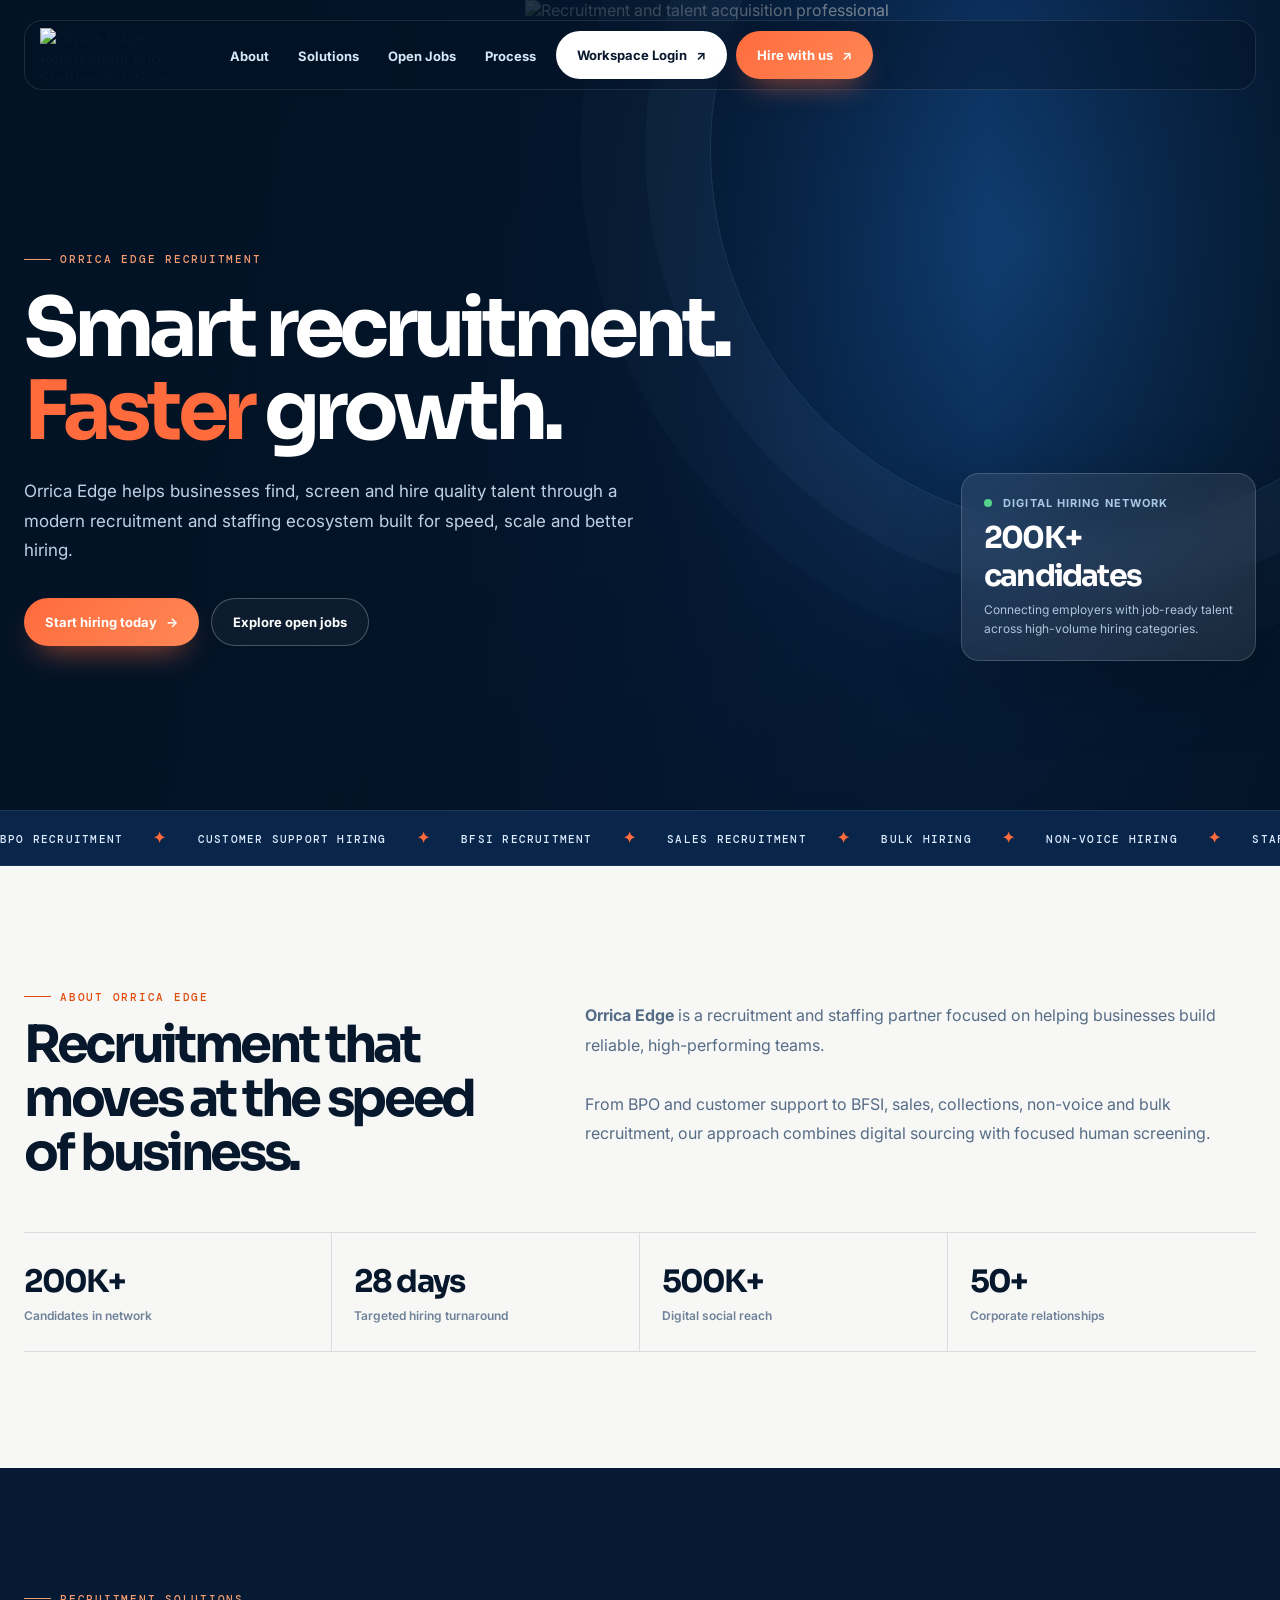
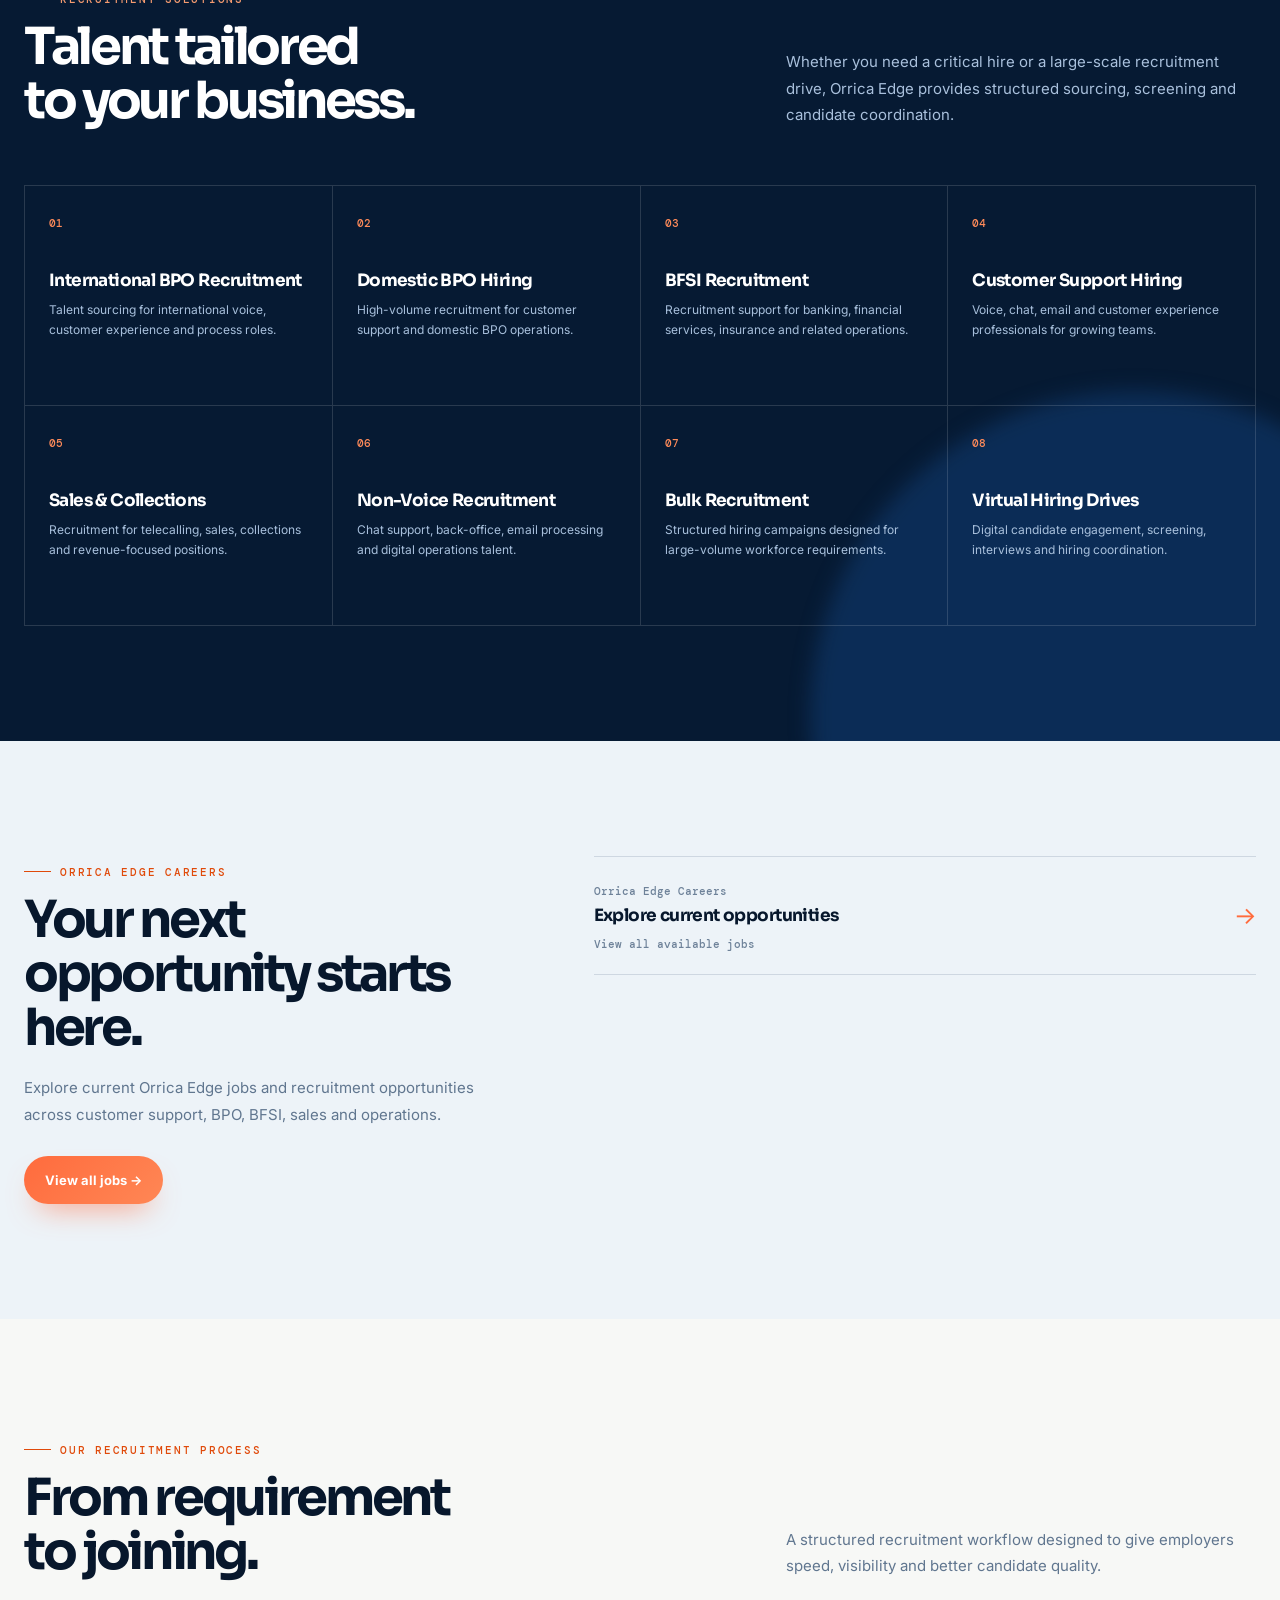
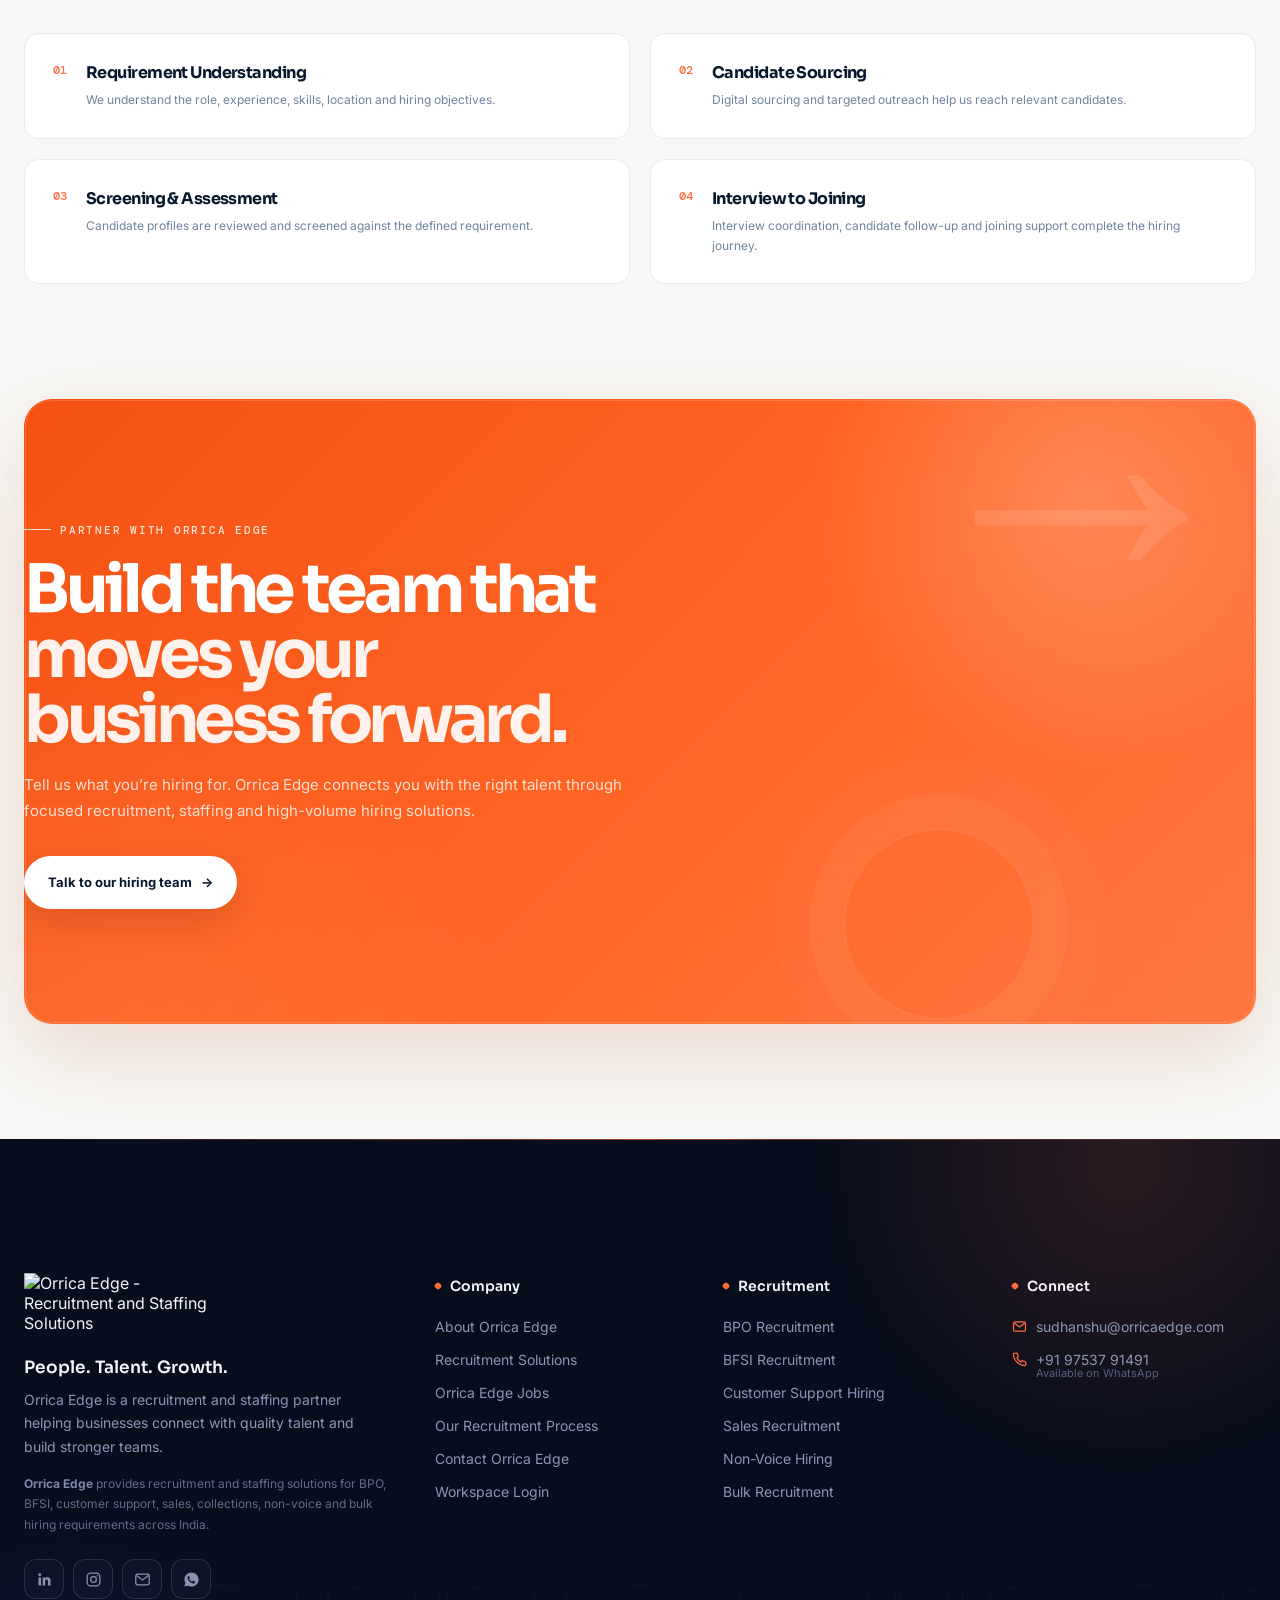
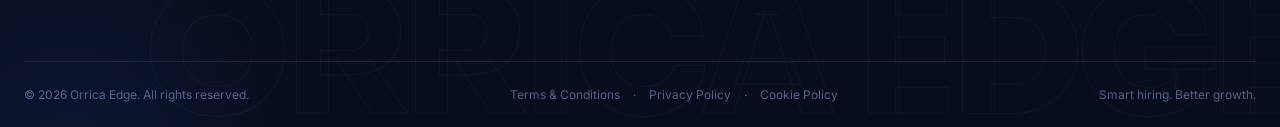
==== commit 2c92b545: "Optimize homepage UI, animations, SEO and CTA Updated canonical and Open Graph URLs to use full doma" ====
--- a/orrica-edge-home/index.html
+++ b/orrica-edge-home/index.html
@@ -49,7 +49,7 @@
 
   <link
     rel="canonical"
-    href="/"
+    href="https://orricaedge.com/"
   >
 
 
@@ -74,7 +74,7 @@
 
   <meta
     property="og:url"
-    content="/"
+    content="https://orricaedge.com/"
   >
 
   <meta
@@ -148,6 +148,10 @@
     href="https://fonts.googleapis.com/css2?family=DM+Mono:wght@400;500&family=Inter:wght@400;500;600;700;800&family=Sora:wght@500;600;700;800&display=swap"
     rel="stylesheet"
   >
+
+  <script>
+    document.documentElement.classList.add("js");
+  </script>
 
 
   <!-- =========================================================
@@ -163,8 +167,8 @@
       "OrricaEdge",
       "Orrica Edge Recruitment"
     ],
-    "url": "/",
-    "logo": "/assets/orrica-edge-logo.png",
+    "url": "https://orricaedge.com/",
+    "logo": "https://orricaedge.com/assets/orrica-edge-logo.png",
     "description": "Orrica Edge provides recruitment and staffing solutions across BPO, BFSI, customer support, sales, collections, non-voice and bulk hiring.",
     "email": "info@orricaedge.com",
     "telephone": "+91-9753791491"
@@ -182,7 +186,7 @@
     "@type": "WebSite",
     "name": "Orrica Edge",
     "alternateName": "OrricaEdge",
-    "url": "/"
+    "url": "https://orricaedge.com/"
   }
   </script>
 
@@ -1752,110 +1756,265 @@
 
 
     /* =========================================================
-       CTA
+       PREMIUM CTA
     ========================================================== */
 
     .cta {
 
-      position:
-        relative;
-
-      width:
-        min(
-          1240px,
-          calc(100% - 48px)
-        );
-
-      margin:
-        0 auto 115px;
-
-      padding:
-        72px;
-
-      overflow:
-        hidden;
-
-      border-radius:
-        24px;
-
-      color:
-        #fff;
+      position: relative;
+      isolation: isolate;
+
+      width: min(1240px, calc(100% - 48px));
+      min-height: 430px;
+
+      margin: 0 auto 115px;
+      padding: 78px 78px 76px;
+
+      overflow: hidden;
+      border-radius: 28px;
+
+      color: #fff;
 
       background:
         radial-gradient(
-          circle at 90% 12%,
-          rgba(255,255,255,.17),
-          transparent 25%
+          circle at 86% 16%,
+          rgba(255,255,255,.20),
+          transparent 23%
+        ),
+        radial-gradient(
+          circle at 5% 110%,
+          rgba(255,255,255,.08),
+          transparent 32%
         ),
         linear-gradient(
-          130deg,
-          #f45413,
-          #ff7134
+          135deg,
+          #f45112 0%,
+          #ff6525 52%,
+          #ff7740 100%
         );
 
       box-shadow:
-        0 25px 70px
-        rgba(184,67,20,.15);
-
-    }
-
+        0 30px 85px rgba(196,72,21,.18);
+
+      transform: translateZ(0);
+    }
+
+    .cta::before {
+      content: "";
+
+      position: absolute;
+      inset: 1px;
+
+      border: 1px solid rgba(255,255,255,.16);
+      border-radius: 27px;
+
+      pointer-events: none;
+      z-index: 1;
+    }
+
+    .cta::after {
+      content: "→";
+
+      position: absolute;
+      z-index: 1;
+
+      right: -5px;
+      top: -82px;
+
+      color: rgba(255,255,255,.105);
+
+      font: 300 360px/1 Arial, sans-serif;
+
+      pointer-events: none;
+      user-select: none;
+
+      transition: transform .8s var(--ease);
+      transform: translate3d(var(--cta-x, 0px), var(--cta-y, 0px), 0);
+    }
+
+    .cta:hover::after {
+      transform: translate3d(calc(var(--cta-x, 0px) - 10px), var(--cta-y, 0px), 0) scale(1.025);
+    }
+
+    .cta-content {
+      position: relative;
+      z-index: 5;
+      max-width: 900px;
+    }
+
+    .cta .eyebrow {
+      color: rgba(255,255,255,.82);
+    }
 
     .cta h2 {
-
-      position:
-        relative;
-
-      z-index:
-        2;
-
-      max-width:
-        720px;
-
-      margin:
-        15px 0 30px;
-
-      font-family:
-        Sora;
-
-      font-size:
-        clamp(
-          34px,
-          4.2vw,
-          55px
-        );
-
-      line-height:
-        1.06;
-
-      letter-spacing:
-        -.06em;
-
-    }
-
-
-    .cta::after {
-
-      content:
-        "→";
-
-      position:
-        absolute;
-
-      right:
-        25px;
-
-      top:
-        -80px;
-
-      color:
-        rgba(255,255,255,.1);
-
-      font:
-        300 350px/1
-        Arial;
-
-      pointer-events:
-        none;
+      position: relative;
+      z-index: 5;
+
+      max-width: 850px;
+      margin: 20px 0 20px;
+
+      font-family: Sora, Inter, sans-serif;
+      font-size: clamp(42px, 5.2vw, 72px);
+      font-weight: 700;
+      line-height: .98;
+      letter-spacing: -.065em;
+
+      text-wrap: balance;
+    }
+
+    .cta h2 span {
+      display: block;
+      color: rgba(255,255,255,.92);
+    }
+
+    .cta-description {
+      position: relative;
+      z-index: 5;
+
+      max-width: 610px;
+      margin: 0 0 31px;
+
+      color: rgba(255,255,255,.79);
+      font-size: 15px;
+      line-height: 1.75;
+    }
+
+    .cta .button.light {
+      position: relative;
+      z-index: 6;
+
+      min-height: 53px;
+      padding: 0 24px;
+
+      box-shadow: 0 14px 34px rgba(88,28,7,.16);
+    }
+
+    .cta .button.light span {
+      display: inline-flex;
+      transition: transform .25s var(--ease);
+    }
+
+    .cta .button.light:hover {
+      transform: translateY(-4px);
+      box-shadow: 0 19px 40px rgba(88,28,7,.23);
+    }
+
+    .cta .button.light:hover span {
+      transform: translateX(5px);
+    }
+
+    .cta-content::after {
+      content: "";
+
+      position: absolute;
+      right: -110px;
+      bottom: -110px;
+
+      width: 190px;
+      height: 190px;
+
+      border: 1px solid rgba(255,255,255,.13);
+      border-radius: 50%;
+
+      box-shadow:
+        0 0 0 35px rgba(255,255,255,.035),
+        0 0 0 70px rgba(255,255,255,.02);
+
+      pointer-events: none;
+    }
+
+    /* =========================================================
+       CTA RESPONSIVE
+    ========================================================== */
+
+    @media (max-width: 900px) {
+
+      .cta {
+        padding: 65px 52px 68px;
+      }
+
+      .cta h2 {
+        max-width: 720px;
+        font-size: clamp(40px, 6vw, 60px);
+      }
+
+      .cta::after {
+        right: -30px;
+        top: -45px;
+        font-size: 280px;
+      }
+
+    }
+
+    @media (max-width: 760px) {
+
+      .cta {
+        width: calc(100% - 32px);
+        min-height: auto;
+        margin-bottom: 78px;
+        padding: 52px 28px 56px;
+        border-radius: 23px;
+      }
+
+      .cta::before {
+        border-radius: 22px;
+      }
+
+      .cta .eyebrow {
+        font-size: 10px;
+        letter-spacing: .14em;
+      }
+
+      .cta h2 {
+        max-width: 100%;
+        margin: 17px 0 18px;
+        font-size: clamp(38px, 11vw, 54px);
+        line-height: .99;
+      }
+
+      .cta-description {
+        max-width: 100%;
+        margin-bottom: 27px;
+        font-size: 14px;
+        line-height: 1.7;
+      }
+
+      .cta .button.light {
+        min-height: 50px;
+      }
+
+      .cta::after {
+        right: -55px;
+        top: -30px;
+        font-size: 210px;
+      }
+
+      .cta-content::after {
+        width: 130px;
+        height: 130px;
+        right: -95px;
+        bottom: -80px;
+      }
+
+    }
+
+    @media (max-width: 430px) {
+
+      .cta {
+        padding: 45px 23px 48px;
+      }
+
+      .cta h2 {
+        font-size: 39px;
+      }
+
+      .cta-description {
+        font-size: 13px;
+      }
+
+      .cta .button.light {
+        width: 100%;
+      }
 
     }
 
@@ -2487,27 +2646,25 @@
 
     .reveal {
 
-      opacity:
-        0;
-
-      transform:
-        translateY(25px);
+      opacity: 1;
+      transform: none;
 
       transition:
-        opacity .7s ease,
-        transform .7s var(--ease);
-
-    }
-
-
-    .reveal.visible {
-
-      opacity:
-        1;
-
-      transform:
-        none;
-
+        opacity .72s ease,
+        transform .72s var(--ease);
+
+      will-change: opacity, transform;
+
+    }
+
+    .js .reveal {
+      opacity: 0;
+      transform: translateY(24px);
+    }
+
+    .js .reveal.visible {
+      opacity: 1;
+      transform: none;
     }
 
 
@@ -3816,7 +3973,7 @@
 
 
     <!-- =========================================================
-         CTA
+         PREMIUM CTA
     ========================================================== -->
 
     <section
@@ -3825,23 +3982,33 @@
       aria-labelledby="contact-title"
     >
 
-      <div class="eyebrow">
-        Partner with Orrica Edge
+      <div class="cta-content">
+
+        <div class="eyebrow">
+          Partner with Orrica Edge
+        </div>
+
+        <h2 id="contact-title">
+          Build the team that
+          <span>moves your business forward.</span>
+        </h2>
+
+        <p class="cta-description">
+          Tell us what you’re hiring for. Orrica Edge connects you
+          with the right talent through focused recruitment,
+          staffing and high-volume hiring solutions.
+        </p>
+
+        <a
+          class="button light"
+          href="mailto:info@orricaedge.com"
+          aria-label="Talk to the Orrica Edge hiring team"
+        >
+          Talk to our hiring team
+          <span aria-hidden="true">→</span>
+        </a>
+
       </div>
-
-
-      <h2 id="contact-title">
-        Let's build the team that takes your business further.
-      </h2>
-
-
-      <a
-        class="button light"
-        href="mailto:info@orricaedge.com"
-      >
-        Talk to our hiring team
-        <span>→</span>
-      </a>
 
     </section>
 
@@ -4608,6 +4775,46 @@
 
 
     /* =========================================================
+       CTA MICRO-MOTION
+       Lightweight pointer movement; disabled for reduced motion.
+    ========================================================== */
+
+    (() => {
+
+      const cta = document.querySelector(".cta");
+
+      if (!cta || window.matchMedia("(prefers-reduced-motion: reduce)").matches) {
+        return;
+      }
+
+      let frame = 0;
+
+      cta.addEventListener("pointermove", (event) => {
+
+        cancelAnimationFrame(frame);
+
+        frame = requestAnimationFrame(() => {
+
+          const rect = cta.getBoundingClientRect();
+          const x = (event.clientX - rect.left) / rect.width - .5;
+          const y = (event.clientY - rect.top) / rect.height - .5;
+
+          cta.style.setProperty("--cta-x", `${x * 8}px`);
+          cta.style.setProperty("--cta-y", `${y * 5}px`);
+
+        });
+
+      }, { passive: true });
+
+      cta.addEventListener("pointerleave", () => {
+        cta.style.setProperty("--cta-x", "0px");
+        cta.style.setProperty("--cta-y", "0px");
+      }, { passive: true });
+
+    })();
+
+
+    /* =========================================================
        FIX SAME-PAGE HASH NAVIGATION
        When user is already on homepage, /#about works.
     ========================================================== */
@@ -4620,7 +4827,7 @@
 
         link.addEventListener(
           "click",
-          () => {
+          (event) => {
 
             const target =
               link.getAttribute(
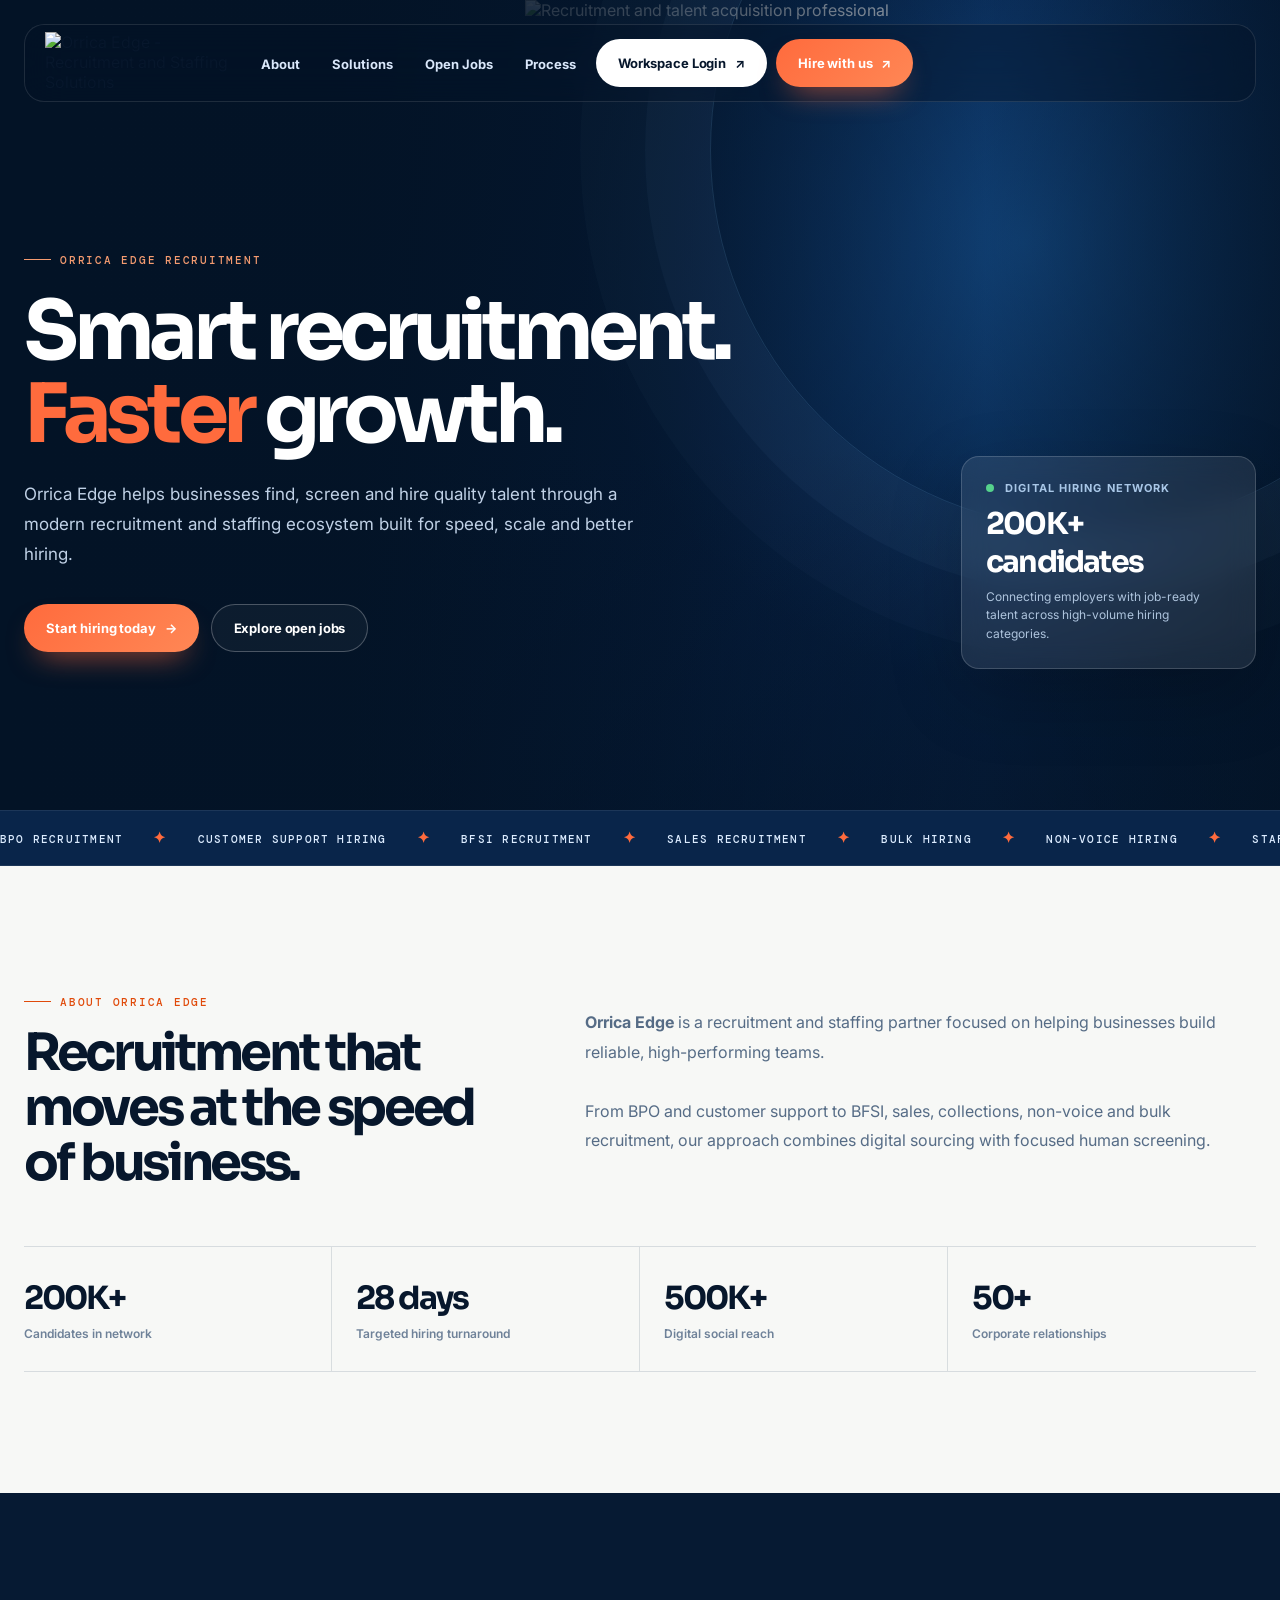
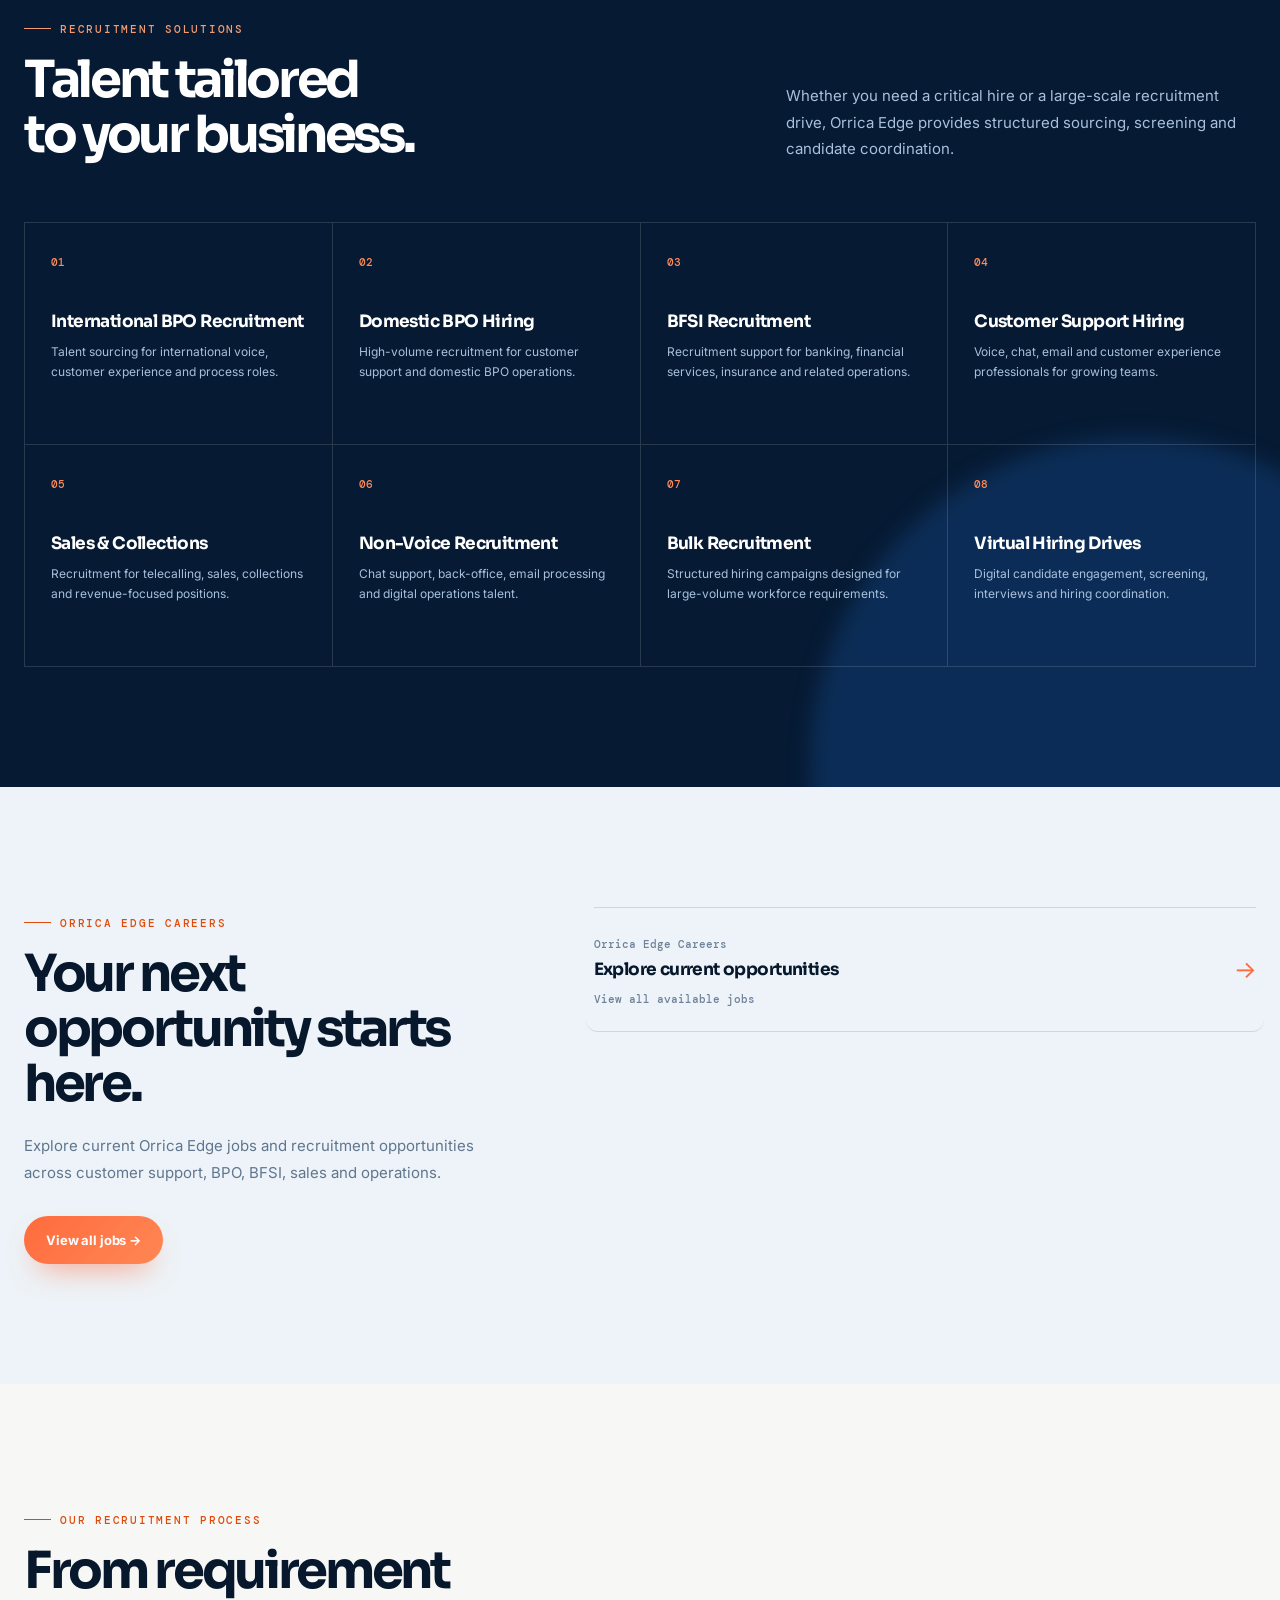
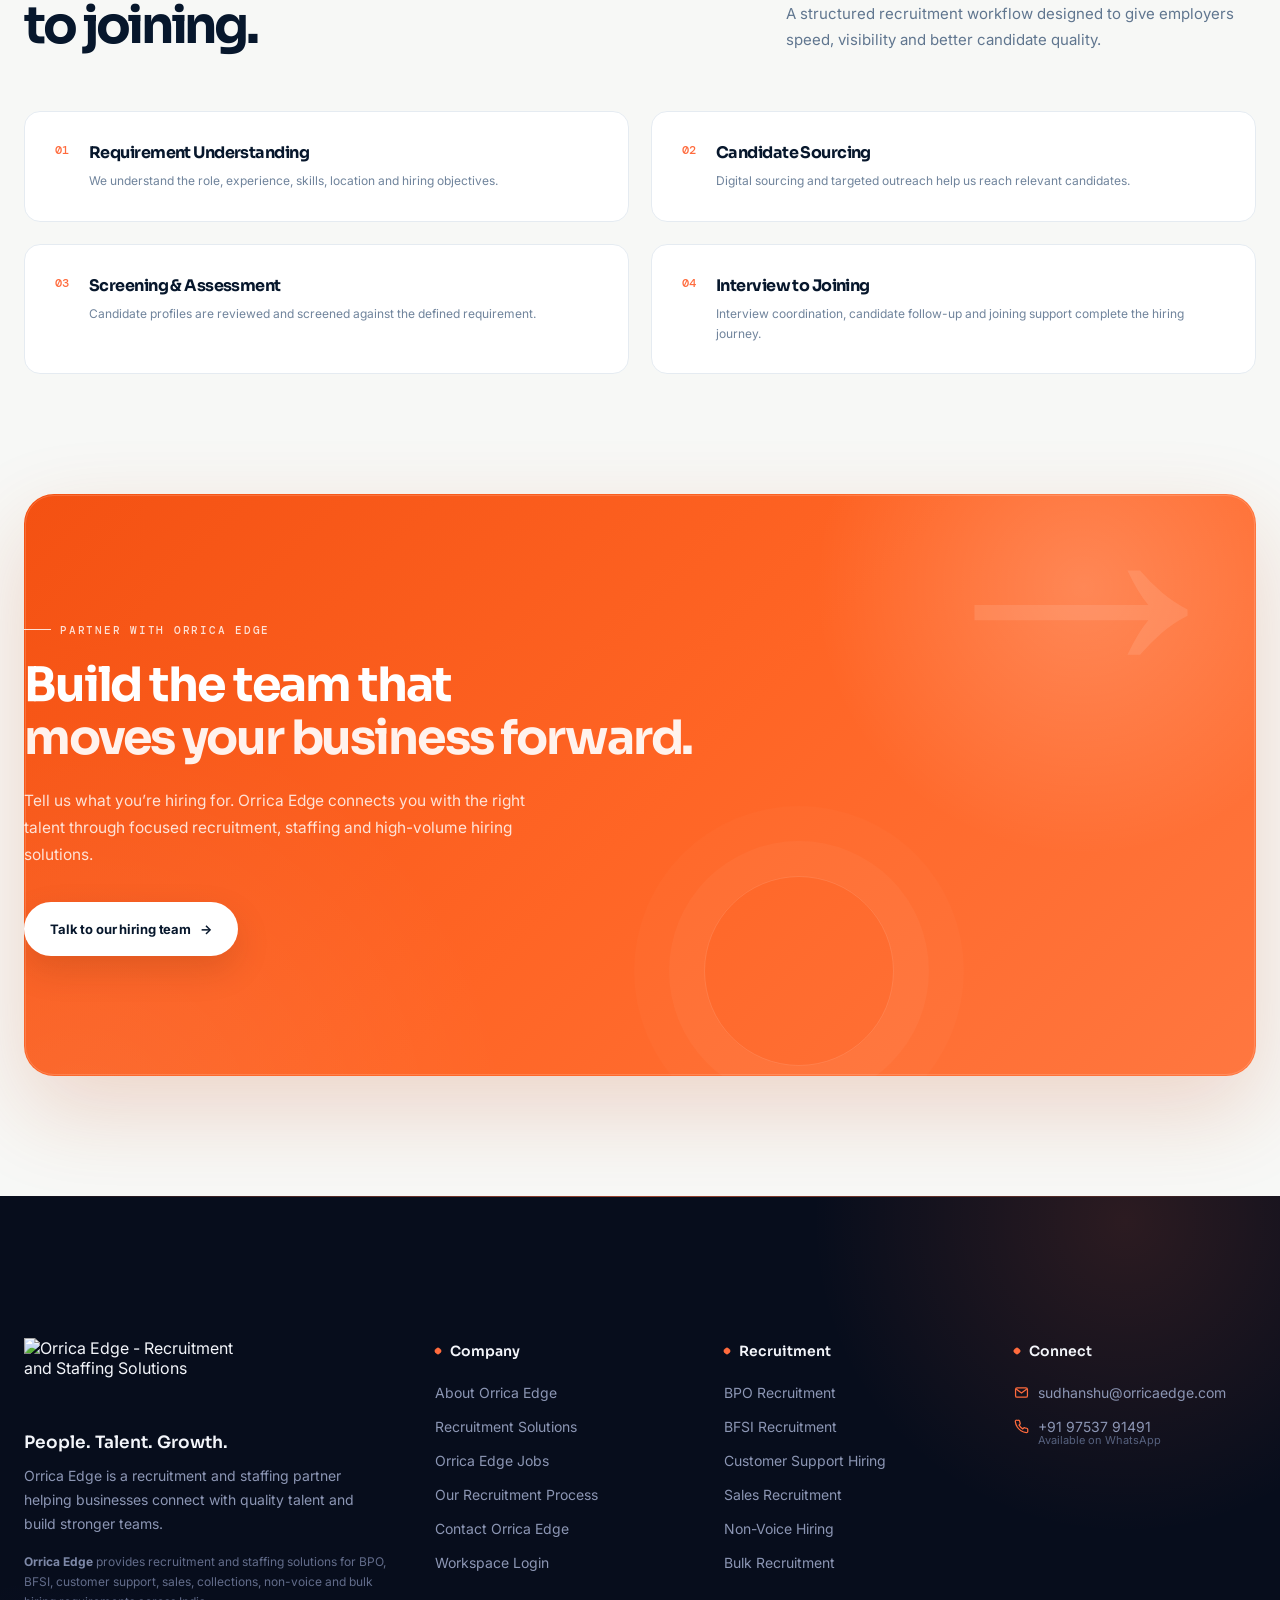
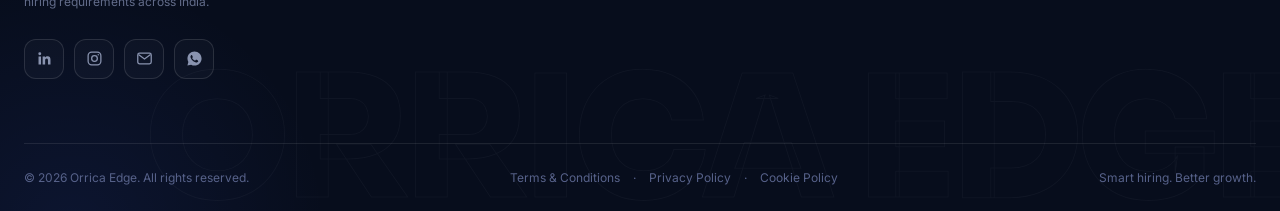
==== commit 32d7c42f: "Update index.html" ====
--- a/orrica-edge-home/index.html
+++ b/orrica-edge-home/index.html
@@ -423,7 +423,7 @@
         48px;
 
       padding:
-        0 21px;
+        0 22px;
 
       border:
         0;
@@ -439,6 +439,9 @@
         Inter,
         sans-serif;
 
+      letter-spacing:
+        -.01em;
+
       white-space:
         nowrap;
 
@@ -446,9 +449,9 @@
         pointer;
 
       transition:
-        transform .22s var(--ease),
-        box-shadow .22s ease,
-        background .22s ease;
+        transform .28s var(--ease),
+        box-shadow .28s ease,
+        background .28s ease;
 
     }
 
@@ -457,6 +460,17 @@
 
       transform:
         translateY(-3px);
+
+    }
+
+
+    .button:active {
+
+      transform:
+        translateY(-1px);
+
+      transition-duration:
+        .1s;
 
     }
 
@@ -483,8 +497,8 @@
     .button.orange:hover {
 
       box-shadow:
-        0 19px 38px -13px
-        rgba(255,107,61,.85);
+        0 20px 40px -14px
+        rgba(255,107,61,.9);
 
     }
 
@@ -496,6 +510,15 @@
 
       background:
         #fff;
+
+    }
+
+
+    .button.light:hover {
+
+      box-shadow:
+        0 14px 30px -12px
+        rgba(0,0,0,.25);
 
     }
 
@@ -515,6 +538,17 @@
     }
 
 
+    .button.outline:hover {
+
+      border-color:
+        rgba(255,255,255,.45);
+
+      background:
+        rgba(255,255,255,.09);
+
+    }
+
+
     /* =========================================================
        NAVBAR
     ========================================================== */
@@ -537,7 +571,7 @@
         20;
 
       padding:
-        20px 0;
+        24px 0;
 
     }
 
@@ -545,7 +579,7 @@
     .nav {
 
       min-height:
-        68px;
+        76px;
 
       display:
         flex;
@@ -557,23 +591,27 @@
         20px;
 
       padding:
-        7px 9px 7px 15px;
+        7px 10px 7px 20px;
 
       border:
         1px solid
         rgba(255,255,255,.11);
 
       border-radius:
-        18px;
+        20px;
 
       background:
-        rgba(3,19,38,.36);
+        rgba(3,19,38,.4);
 
       backdrop-filter:
-        blur(18px);
+        blur(20px);
 
       -webkit-backdrop-filter:
-        blur(18px);
+        blur(20px);
+
+      transition:
+        border-color .3s ease,
+        background .3s ease;
 
     }
 
@@ -591,6 +629,17 @@
 
       text-decoration:
         none;
+
+      transition:
+        opacity .2s ease;
+
+    }
+
+
+    .brand-link:hover {
+
+      opacity:
+        .88;
 
     }
 
@@ -605,10 +654,10 @@
     .brand-logo {
 
       width:
-        170px;
+        196px;
 
       height:
-        54px;
+        62px;
 
       object-fit:
         contain;
@@ -628,7 +677,7 @@
         center;
 
       gap:
-        29px;
+        32px;
 
       margin-left:
         auto;
@@ -641,6 +690,9 @@
 
     .nav-links a {
 
+      position:
+        relative;
+
       color:
         #d9e7fa;
 
@@ -653,16 +705,56 @@
       text-decoration:
         none;
 
+      padding:
+        4px 0;
+
       transition:
         color .2s ease;
 
     }
 
 
+    .nav-links a::after {
+
+      content:
+        "";
+
+      position:
+        absolute;
+
+      left:
+        0;
+
+      right:
+        100%;
+
+      bottom:
+        -3px;
+
+      height:
+        1.5px;
+
+      background:
+        var(--orange);
+
+      transition:
+        right .28s var(--ease);
+
+    }
+
+
     .nav-links a:hover {
 
       color:
         #fff;
+
+    }
+
+
+    .nav-links a:hover::after {
+
+      right:
+        0;
 
     }
 
@@ -854,7 +946,7 @@
         3;
 
       padding:
-        170px 0 90px;
+        178px 0 92px;
 
     }
 
@@ -865,7 +957,7 @@
         880px;
 
       margin:
-        22px 0 23px;
+        24px 0 24px;
 
       font-family:
         Sora,
@@ -911,7 +1003,7 @@
         1.75;
 
       margin-bottom:
-        32px;
+        34px;
 
     }
 
@@ -945,7 +1037,7 @@
         295px;
 
       padding:
-        22px;
+        24px;
 
       border:
         1px solid
@@ -1037,7 +1129,7 @@
         block;
 
       margin-top:
-        9px;
+        10px;
 
       font-family:
         Sora;
@@ -1054,7 +1146,7 @@
     .hero-card p {
 
       margin-top:
-        6px;
+        7px;
 
       color:
         #aec4dd;
@@ -1146,7 +1238,7 @@
     section:not(.hero) {
 
       padding:
-        115px 0;
+        120px 0;
 
     }
 
@@ -1183,13 +1275,13 @@
         );
 
       line-height:
-        1.06;
+        1.08;
 
       letter-spacing:
         -.065em;
 
       margin-top:
-        14px;
+        16px;
 
     }
 
@@ -1197,7 +1289,7 @@
     .section-copy {
 
       padding-top:
-        20px;
+        22px;
 
       color:
         #566c86;
@@ -1224,7 +1316,7 @@
         repeat(4,1fr);
 
       margin-top:
-        52px;
+        56px;
 
       border-top:
         1px solid var(--border);
@@ -1238,18 +1330,37 @@
     .stat {
 
       padding:
-        29px 18px 27px 0;
+        31px 18px 29px 0;
 
       border-right:
         1px solid var(--border);
 
+      transition:
+        padding .25s var(--ease);
+
+    }
+
+
+    .stat:hover {
+
+      padding-left:
+        6px;
+
     }
 
 
     .stat + .stat {
 
       padding-left:
-        22px;
+        24px;
+
+    }
+
+
+    .stat:hover + .stat {
+
+      padding-left:
+        24px;
 
     }
 
@@ -1271,7 +1382,7 @@
         Sora;
 
       font-size:
-        31px;
+        32px;
 
       letter-spacing:
         -.06em;
@@ -1285,7 +1396,7 @@
         block;
 
       margin-top:
-        6px;
+        7px;
 
       color:
         #6f8299;
@@ -1404,7 +1515,7 @@
         repeat(4,1fr);
 
       margin-top:
-        57px;
+        60px;
 
       border-top:
         1px solid
@@ -1420,10 +1531,10 @@
     .solution {
 
       min-height:
-        220px;
+        222px;
 
       padding:
-        30px 24px;
+        32px 26px;
 
       border-right:
         1px solid
@@ -1434,8 +1545,8 @@
         rgba(255,255,255,.14);
 
       transition:
-        transform .25s var(--ease),
-        background .25s ease;
+        transform .3s var(--ease),
+        background .3s ease;
 
     }
 
@@ -1467,7 +1578,7 @@
     .solution h3 {
 
       margin:
-        40px 0 9px;
+        42px 0 10px;
 
       font-family:
         Sora;
@@ -1527,7 +1638,7 @@
     .jobs-intro p {
 
       margin-top:
-        20px;
+        22px;
 
       color:
         #60768f;
@@ -1564,7 +1675,13 @@
         20px;
 
       padding:
-        22px 0;
+        24px 8px;
+
+      margin:
+        0 -8px;
+
+      border-radius:
+        12px;
 
       border-bottom:
         1px solid var(--border);
@@ -1573,7 +1690,8 @@
         none;
 
       transition:
-        transform .22s var(--ease);
+        transform .25s var(--ease),
+        background .25s ease;
 
     }
 
@@ -1582,6 +1700,9 @@
 
       transform:
         translateX(8px);
+
+      background:
+        rgba(7,23,44,.035);
 
     }
 
@@ -1605,7 +1726,7 @@
         block;
 
       margin:
-        6px 0;
+        7px 0;
 
       font-family:
         Sora;
@@ -1629,6 +1750,17 @@
 
       flex-shrink:
         0;
+
+      transition:
+        transform .25s var(--ease);
+
+    }
+
+
+    .job:hover .job-arrow {
+
+      transform:
+        translateX(4px);
 
     }
 
@@ -1660,10 +1792,10 @@
         1fr 1fr;
 
       gap:
-        20px;
+        22px;
 
       margin-top:
-        54px;
+        58px;
 
     }
 
@@ -1677,24 +1809,25 @@
         flex-start;
 
       gap:
-        19px;
+        20px;
 
       padding:
-        28px;
+        30px;
 
       border:
         1px solid
         #e5ebf1;
 
       border-radius:
-        15px;
+        16px;
 
       background:
         #fff;
 
       transition:
-        transform .25s var(--ease),
-        box-shadow .25s ease;
+        transform .28s var(--ease),
+        box-shadow .28s ease,
+        border-color .28s ease;
 
     }
 
@@ -1702,11 +1835,14 @@
     .process-card:hover {
 
       transform:
-        translateX(7px);
+        translateY(-4px);
 
       box-shadow:
-        0 17px 42px
-        rgba(5,36,75,.09);
+        0 20px 46px
+        rgba(5,36,75,.1);
+
+      border-color:
+        rgba(255,107,61,.25);
 
     }
 
@@ -1727,7 +1863,7 @@
     .process-card h3 {
 
       margin-bottom:
-        7px;
+        8px;
 
       font-family:
         Sora;
@@ -1765,13 +1901,13 @@
       isolation: isolate;
 
       width: min(1240px, calc(100% - 48px));
-      min-height: 430px;
-
-      margin: 0 auto 115px;
-      padding: 78px 78px 76px;
+      min-height: 420px;
+
+      margin: 0 auto 120px;
+      padding: 84px 88px;
 
       overflow: hidden;
-      border-radius: 28px;
+      border-radius: 30px;
 
       color: #fff;
 
@@ -1794,7 +1930,7 @@
         );
 
       box-shadow:
-        0 30px 85px rgba(196,72,21,.18);
+        0 34px 90px rgba(196,72,21,.2);
 
       transform: translateZ(0);
     }
@@ -1806,7 +1942,7 @@
       inset: 1px;
 
       border: 1px solid rgba(255,255,255,.16);
-      border-radius: 27px;
+      border-radius: 29px;
 
       pointer-events: none;
       z-index: 1;
@@ -1839,7 +1975,7 @@
     .cta-content {
       position: relative;
       z-index: 5;
-      max-width: 900px;
+      max-width: 760px;
     }
 
     .cta .eyebrow {
@@ -1850,14 +1986,14 @@
       position: relative;
       z-index: 5;
 
-      max-width: 850px;
-      margin: 20px 0 20px;
+      max-width: 720px;
+      margin: 22px 0 22px;
 
       font-family: Sora, Inter, sans-serif;
-      font-size: clamp(42px, 5.2vw, 72px);
+      font-size: clamp(38px, 3.7vw, 56px);
       font-weight: 700;
-      line-height: .98;
-      letter-spacing: -.065em;
+      line-height: 1.12;
+      letter-spacing: -.045em;
 
       text-wrap: balance;
     }
@@ -1871,11 +2007,11 @@
       position: relative;
       z-index: 5;
 
-      max-width: 610px;
-      margin: 0 0 31px;
-
-      color: rgba(255,255,255,.79);
-      font-size: 15px;
+      max-width: 540px;
+      margin: 0 0 34px;
+
+      color: rgba(255,255,255,.82);
+      font-size: 15.5px;
       line-height: 1.75;
     }
 
@@ -1883,8 +2019,8 @@
       position: relative;
       z-index: 6;
 
-      min-height: 53px;
-      padding: 0 24px;
+      min-height: 54px;
+      padding: 0 26px;
 
       box-shadow: 0 14px 34px rgba(88,28,7,.16);
     }
@@ -1930,12 +2066,12 @@
     @media (max-width: 900px) {
 
       .cta {
-        padding: 65px 52px 68px;
+        padding: 68px 56px;
       }
 
       .cta h2 {
-        max-width: 720px;
-        font-size: clamp(40px, 6vw, 60px);
+        max-width: 100%;
+        font-size: clamp(36px, 5vw, 48px);
       }
 
       .cta::after {
@@ -1951,13 +2087,13 @@
       .cta {
         width: calc(100% - 32px);
         min-height: auto;
-        margin-bottom: 78px;
-        padding: 52px 28px 56px;
+        margin-bottom: 80px;
+        padding: 54px 30px 58px;
+        border-radius: 24px;
+      }
+
+      .cta::before {
         border-radius: 23px;
-      }
-
-      .cta::before {
-        border-radius: 22px;
       }
 
       .cta .eyebrow {
@@ -1967,14 +2103,14 @@
 
       .cta h2 {
         max-width: 100%;
-        margin: 17px 0 18px;
-        font-size: clamp(38px, 11vw, 54px);
-        line-height: .99;
+        margin: 18px 0 18px;
+        font-size: clamp(32px, 9vw, 44px);
+        line-height: 1.14;
       }
 
       .cta-description {
         max-width: 100%;
-        margin-bottom: 27px;
+        margin-bottom: 28px;
         font-size: 14px;
         line-height: 1.7;
       }
@@ -2001,11 +2137,11 @@
     @media (max-width: 430px) {
 
       .cta {
-        padding: 45px 23px 48px;
+        padding: 46px 24px 50px;
       }
 
       .cta h2 {
-        font-size: 39px;
+        font-size: 30px;
       }
 
       .cta-description {
@@ -2038,7 +2174,7 @@
         var(--footer);
 
       padding:
-        82px 0 0;
+        86px 0 0;
 
     }
 
@@ -2166,10 +2302,10 @@
         1.5fr 1fr 1fr 1fr;
 
       gap:
-        45px;
+        48px;
 
       padding:
-        52px 0 62px;
+        56px 0 64px;
 
     }
 
@@ -2189,16 +2325,27 @@
       text-decoration:
         none;
 
+      transition:
+        opacity .2s ease;
+
+    }
+
+
+    .footer-brand-link:hover {
+
+      opacity:
+        .85;
+
     }
 
 
     .footer-logo {
 
       width:
-        190px;
+        216px;
 
       height:
-        62px;
+        70px;
 
       object-fit:
         contain;
@@ -2212,7 +2359,7 @@
     .footer-tagline {
 
       margin-top:
-        22px;
+        24px;
 
       font-family:
         Sora;
@@ -2232,7 +2379,7 @@
         330px;
 
       margin-top:
-        10px;
+        11px;
 
       color:
         var(--footer-muted);
@@ -2252,7 +2399,7 @@
         365px;
 
       margin-top:
-        15px;
+        16px;
 
       color:
         #626c8a;
@@ -2284,10 +2431,10 @@
         flex;
 
       gap:
-        9px;
+        10px;
 
       margin-top:
-        24px;
+        26px;
 
     }
 
@@ -2378,7 +2525,7 @@
         9px;
 
       margin-bottom:
-        21px;
+        22px;
 
       font-family:
         Sora;
@@ -2424,7 +2571,7 @@
         column;
 
       gap:
-        12px;
+        13px;
 
       list-style:
         none;
@@ -2550,7 +2697,7 @@
         14px;
 
       padding:
-        25px 0;
+        26px 0;
 
       color:
         #57628a;
@@ -2585,6 +2732,9 @@
 
       text-decoration:
         none;
+
+      transition:
+        color .18s ease;
 
     }
 
@@ -2820,7 +2970,7 @@
       .site-header {
 
         padding:
-          13px 0;
+          14px 0;
 
       }
 
@@ -2828,13 +2978,13 @@
       .nav {
 
         min-height:
-          62px;
+          64px;
 
         border-radius:
-          15px;
+          16px;
 
         padding:
-          5px 7px 5px 10px;
+          5px 7px 5px 12px;
 
       }
 
@@ -2842,10 +2992,10 @@
       .brand-logo {
 
         width:
-          145px;
+          160px;
 
         height:
-          48px;
+          52px;
 
       }
 
@@ -2858,7 +3008,7 @@
         padding:
           0 14px;
 
-        font-size:
+          font-size:
           11px;
 
       }
@@ -2907,7 +3057,7 @@
       .hero-content {
 
         padding:
-          145px 0 60px;
+          150px 0 60px;
 
       }
 
@@ -2974,7 +3124,7 @@
       section:not(.hero) {
 
         padding:
-          78px 0;
+          80px 0;
 
       }
 
@@ -3041,7 +3191,7 @@
           calc(100% - 32px);
 
         margin-bottom:
-          78px;
+          80px;
 
         padding:
           48px 28px;
@@ -3055,7 +3205,7 @@
           1fr;
 
         gap:
-          42px;
+          44px;
 
       }
 
@@ -3090,7 +3240,7 @@
       .brand-logo {
 
         width:
-          135px;
+          150px;
 
       }
 
@@ -3125,7 +3275,7 @@
       .footer-logo {
 
         width:
-          170px;
+          190px;
 
       }
 
@@ -3204,8 +3354,8 @@
           class="brand-logo"
           src="/assets/orrica-edge-logo.png"
           alt="Orrica Edge - Recruitment and Staffing Solutions"
-          width="170"
-          height="54"
+          width="196"
+          height="62"
           fetchpriority="high"
         >
 
@@ -3802,7 +3952,7 @@
 
           <a
             class="button orange"
-            style="margin-top:28px"
+            style="margin-top:30px"
             href="/jobs"
           >
             View all jobs →
@@ -4063,8 +4213,8 @@
               class="footer-logo"
               src="/assets/orrica-edge-logo.png"
               alt="Orrica Edge - Recruitment and Staffing Solutions"
-              width="190"
-              height="62"
+              width="216"
+              height="70"
               loading="lazy"
             >
 
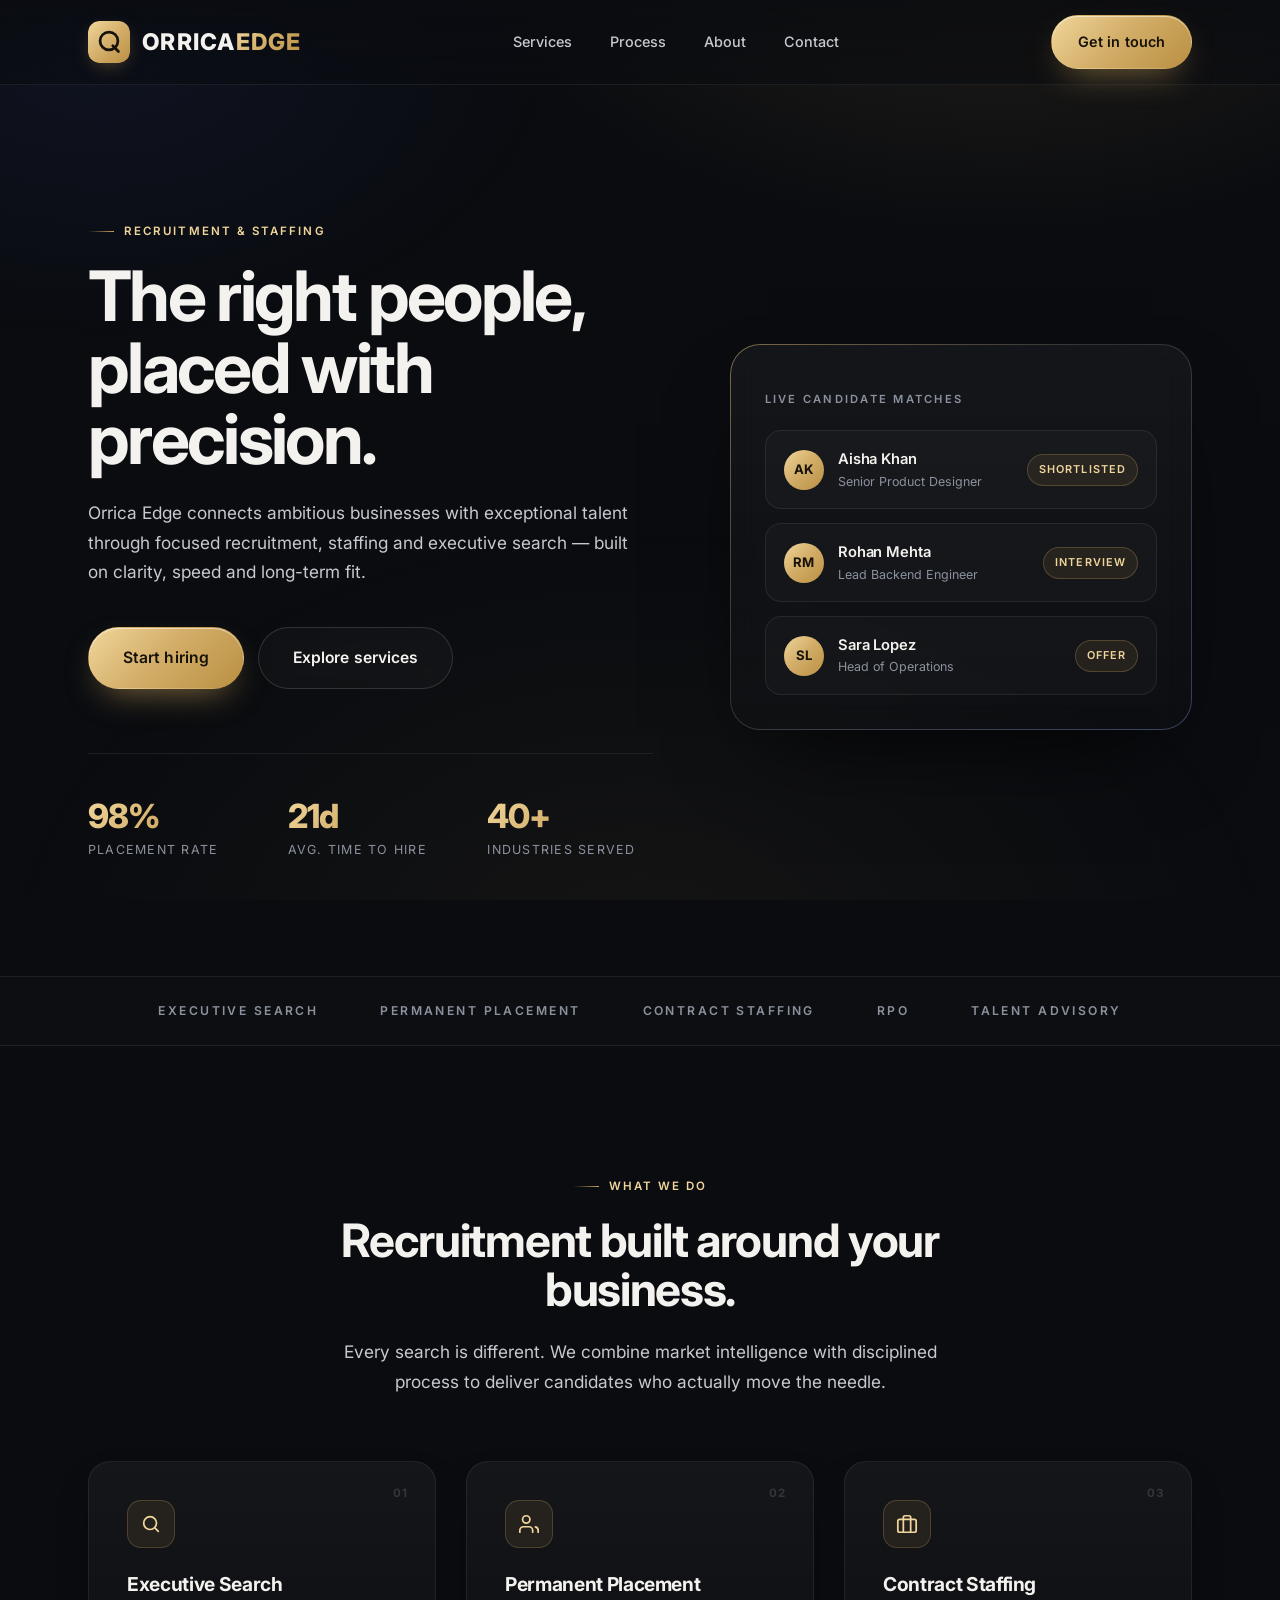
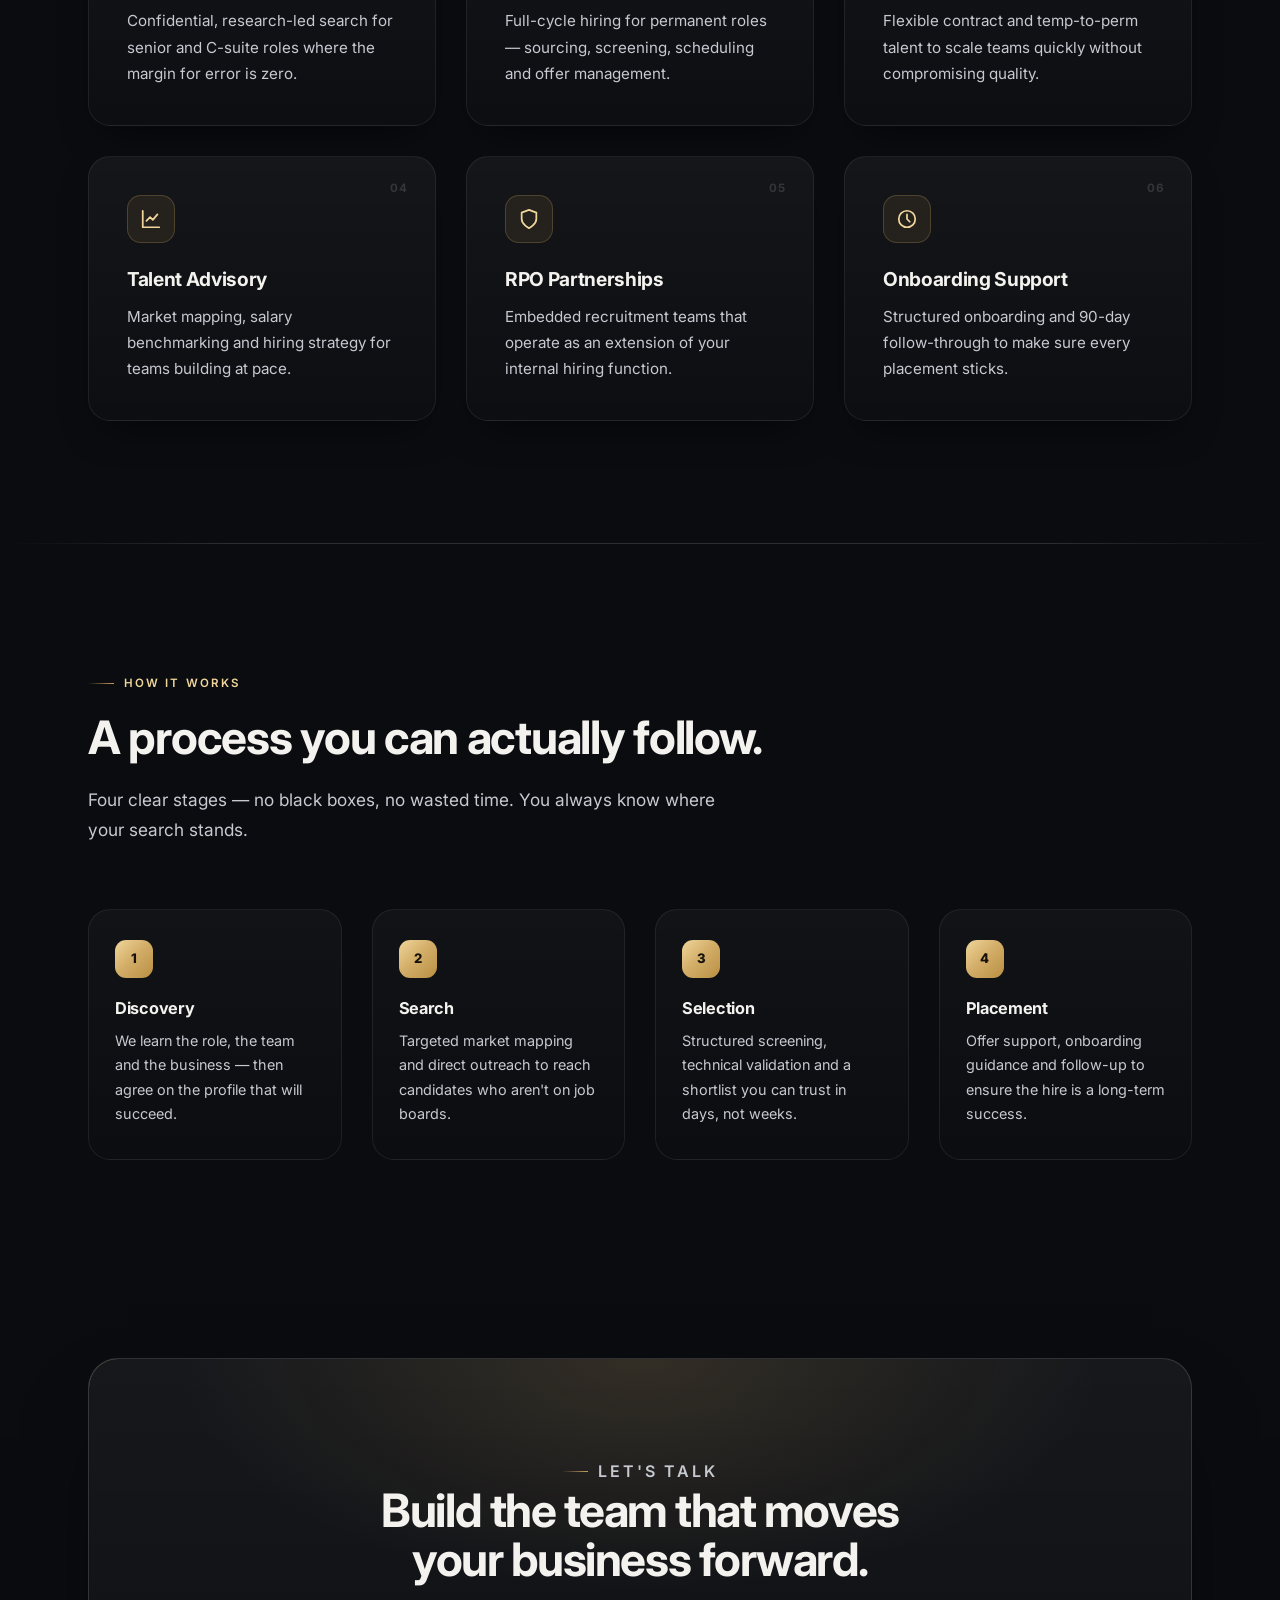
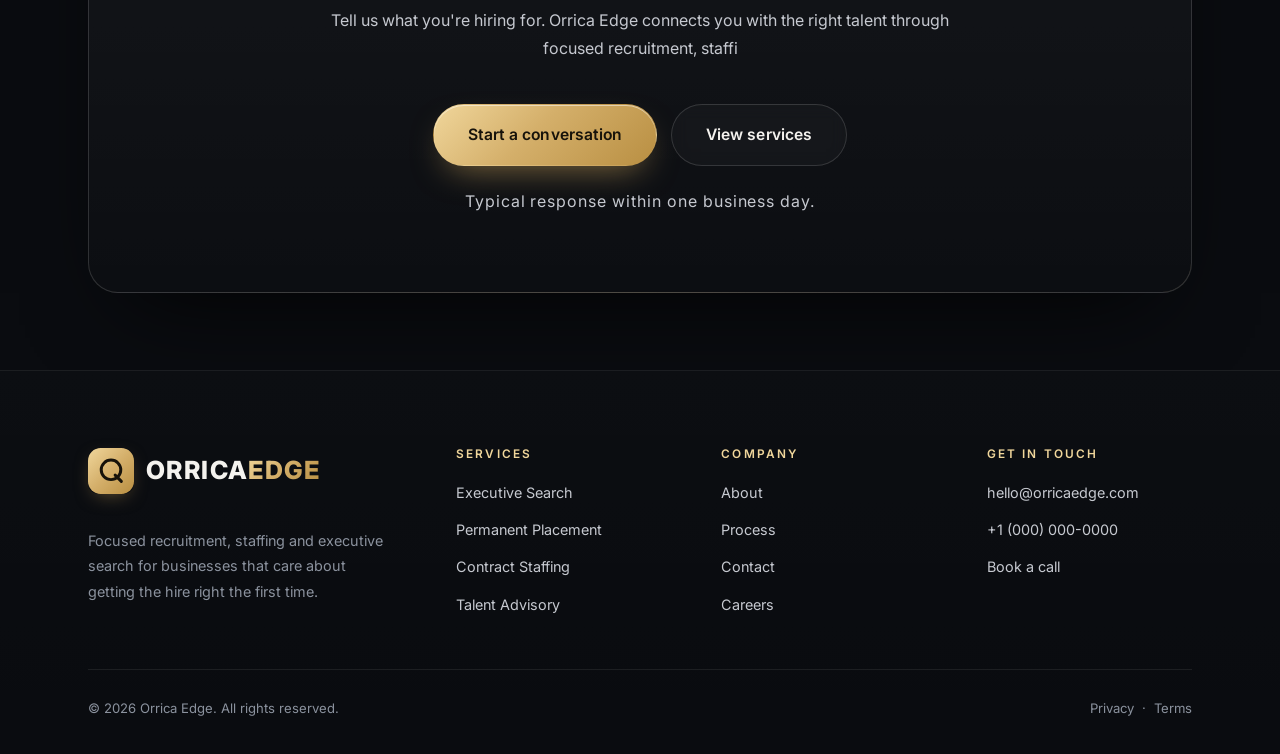
==== commit 32110410: "Update index.html" ====
--- a/orrica-edge-home/index.html
+++ b/orrica-edge-home/index.html
@@ -1,5043 +1,978 @@
-<!doctype html>
+<!DOCTYPE html>
 <html lang="en">
 <head>
-
-  <!-- =========================================================
-       BASIC SEO
-  ========================================================== -->
-
-  <meta charset="UTF-8">
-
-  <meta
-    name="viewport"
-    content="width=device-width, initial-scale=1.0"
-  >
-
-  <meta
-    name="theme-color"
-    content="#061a33"
-  >
-
-  <meta
-    name="robots"
-    content="index, follow, max-image-preview:large, max-snippet:-1, max-video-preview:-1"
-  >
-
-  <meta
-    name="googlebot"
-    content="index, follow"
-  >
-
-  <title>
-    Orrica Edge | Recruitment &amp; Staffing Solutions in India
-  </title>
-
-  <meta
-    name="description"
-    content="Orrica Edge is a recruitment and staffing partner helping businesses hire quality talent across BPO, customer support, BFSI, sales, collections, non-voice and bulk hiring."
-  >
-
-  <meta
-    name="keywords"
-    content="Orrica Edge, OrricaEdge, Orrica Edge recruitment, Orrica Edge jobs, recruitment agency India, staffing solutions India, BPO recruitment, BPO hiring, BFSI recruitment, customer support hiring, bulk hiring, sales recruitment, non voice recruitment, recruitment company India"
-  >
-
-  <meta
-    name="author"
-    content="Orrica Edge"
-  >
-
-  <link
-    rel="canonical"
-    href="https://orricaedge.com/"
-  >
-
-
-  <!-- =========================================================
-       OPEN GRAPH
-  ========================================================== -->
-
-  <meta
-    property="og:type"
-    content="website"
-  >
-
-  <meta
-    property="og:title"
-    content="Orrica Edge | Recruitment & Staffing Solutions"
-  >
-
-  <meta
-    property="og:description"
-    content="Connect with quality talent through Orrica Edge recruitment, staffing and hiring solutions."
-  >
-
-  <meta
-    property="og:url"
-    content="https://orricaedge.com/"
-  >
-
-  <meta
-    property="og:site_name"
-    content="Orrica Edge"
-  >
-
-  <meta
-    property="og:image"
-    content="/assets/orrica-edge-logo.png"
-  >
-
-  <meta
-    property="og:image:alt"
-    content="Orrica Edge"
-  >
-
-
-  <!-- =========================================================
-       TWITTER
-  ========================================================== -->
-
-  <meta
-    name="twitter:card"
-    content="summary_large_image"
-  >
-
-  <meta
-    name="twitter:title"
-    content="Orrica Edge | Recruitment & Staffing Solutions"
-  >
-
-  <meta
-    name="twitter:description"
-    content="Smart recruitment and staffing solutions for growing businesses."
-  >
-
-  <meta
-    name="twitter:image"
-    content="/assets/orrica-edge-logo.png"
-  >
-
-
-  <!-- =========================================================
-       FAVICON
-  ========================================================== -->
-
-  <link
-    rel="icon"
-    type="image/png"
-    href="/assets/orrica-edge-logo.png"
-  >
-
-
-  <!-- =========================================================
-       FONTS
-  ========================================================== -->
-
-  <link
-    rel="preconnect"
-    href="https://fonts.googleapis.com"
-  >
-
-  <link
-    rel="preconnect"
-    href="https://fonts.gstatic.com"
-    crossorigin
-  >
-
-  <link
-    href="https://fonts.googleapis.com/css2?family=DM+Mono:wght@400;500&family=Inter:wght@400;500;600;700;800&family=Sora:wght@500;600;700;800&display=swap"
-    rel="stylesheet"
-  >
-
-  <script>
-    document.documentElement.classList.add("js");
-  </script>
-
-
-  <!-- =========================================================
-       ORGANIZATION SCHEMA
-  ========================================================== -->
-
-  <script type="application/ld+json">
-  {
-    "@context": "https://schema.org",
-    "@type": "Organization",
-    "name": "Orrica Edge",
-    "alternateName": [
-      "OrricaEdge",
-      "Orrica Edge Recruitment"
-    ],
-    "url": "https://orricaedge.com/",
-    "logo": "https://orricaedge.com/assets/orrica-edge-logo.png",
-    "description": "Orrica Edge provides recruitment and staffing solutions across BPO, BFSI, customer support, sales, collections, non-voice and bulk hiring.",
-    "email": "info@orricaedge.com",
-    "telephone": "+91-9753791491"
-  }
-  </script>
-
-
-  <!-- =========================================================
-       WEBSITE SCHEMA
-  ========================================================== -->
-
-  <script type="application/ld+json">
-  {
-    "@context": "https://schema.org",
-    "@type": "WebSite",
-    "name": "Orrica Edge",
-    "alternateName": "OrricaEdge",
-    "url": "https://orricaedge.com/"
-  }
-  </script>
-
-
-  <style>
-
-    /* =========================================================
-       ROOT
-    ========================================================== */
-
-    :root {
-
-      --navy:
-        #031326;
-
-      --navy-2:
-        #061a33;
-
-      --blue:
-        #0b2f5b;
-
-      --blue-2:
-        #123d74;
-
-      --orange:
-        #ff6b3d;
-
-      --orange-light:
-        #ff8755;
-
-      --cream:
-        #f7f8f6;
-
-      --soft:
-        #edf3f8;
-
-      --white:
-        #ffffff;
-
-      --ink:
-        #07172c;
-
-      --muted:
-        #6e8199;
-
-      --footer:
-        #070d1c;
-
-      --footer-muted:
-        #8c96b4;
-
-      --border:
-        rgba(7, 36, 69, 0.13);
-
-      --ease:
-        cubic-bezier(.2,.7,.2,1);
-
-    }
-
-
-    /* =========================================================
-       RESET
-    ========================================================== */
-
-    *,
-    *::before,
-    *::after {
-
-      box-sizing:
-        border-box;
-
-      margin:
-        0;
-
-      padding:
-        0;
-
-    }
-
-
-    html {
-
-      scroll-behavior:
-        smooth;
-
-      scroll-padding-top:
-        100px;
-
-    }
-
-
-    body {
-
-      min-height:
-        100vh;
-
-      background:
-        var(--cream);
-
-      color:
-        var(--ink);
-
-      font-family:
-        Inter,
-        Arial,
-        sans-serif;
-
-      -webkit-font-smoothing:
-        antialiased;
-
-      overflow-x:
-        hidden;
-
-    }
-
-
-    img {
-
-      max-width:
-        100%;
-
-      display:
-        block;
-
-    }
-
-
-    a {
-
-      color:
-        inherit;
-
-    }
-
-
-    button,
-    a {
-
-      -webkit-tap-highlight-color:
-        transparent;
-
-    }
-
-
-    :focus-visible {
-
-      outline:
-        3px solid var(--orange);
-
-      outline-offset:
-        4px;
-
-    }
-
-
-    /* =========================================================
-       GLOBAL
-    ========================================================== */
-
-    .container {
-
-      width:
-        min(
-          1240px,
-          calc(100% - 48px)
-        );
-
-      margin:
-        0 auto;
-
-    }
-
-
-    .eyebrow {
-
-      display:
-        inline-flex;
-
-      align-items:
-        center;
-
-      gap:
-        9px;
-
-      color:
-        #f49b70;
-
-      font:
-        500 11px
-        "DM Mono",
-        monospace;
-
-      letter-spacing:
-        .16em;
-
-      text-transform:
-        uppercase;
-
-    }
-
-
-    .eyebrow::before {
-
-      content:
-        "";
-
-      width:
-        27px;
-
-      height:
-        1px;
-
-      background:
-        currentColor;
-
-    }
-
-
-    .button {
-
-      display:
-        inline-flex;
-
-      align-items:
-        center;
-
-      justify-content:
-        center;
-
-      gap:
-        9px;
-
-      min-height:
-        48px;
-
-      padding:
-        0 22px;
-
-      border:
-        0;
-
-      border-radius:
-        999px;
-
-      text-decoration:
-        none;
-
-      font:
-        700 13px
-        Inter,
-        sans-serif;
-
-      letter-spacing:
-        -.01em;
-
-      white-space:
-        nowrap;
-
-      cursor:
-        pointer;
-
-      transition:
-        transform .28s var(--ease),
-        box-shadow .28s ease,
-        background .28s ease;
-
-    }
-
-
-    .button:hover {
-
-      transform:
-        translateY(-3px);
-
-    }
-
-
-    .button:active {
-
-      transform:
-        translateY(-1px);
-
-      transition-duration:
-        .1s;
-
-    }
-
-
-    .button.orange {
-
-      color:
-        #fff;
-
-      background:
-        linear-gradient(
-          135deg,
-          var(--orange),
-          var(--orange-light)
-        );
-
-      box-shadow:
-        0 15px 30px -14px
-        rgba(255,107,61,.75);
-
-    }
-
-
-    .button.orange:hover {
-
-      box-shadow:
-        0 20px 40px -14px
-        rgba(255,107,61,.9);
-
-    }
-
-
-    .button.light {
-
-      color:
-        var(--ink);
-
-      background:
-        #fff;
-
-    }
-
-
-    .button.light:hover {
-
-      box-shadow:
-        0 14px 30px -12px
-        rgba(0,0,0,.25);
-
-    }
-
-
-    .button.outline {
-
-      color:
-        #fff;
-
-      border:
-        1px solid
-        rgba(255,255,255,.25);
-
-      background:
-        rgba(255,255,255,.04);
-
-    }
-
-
-    .button.outline:hover {
-
-      border-color:
-        rgba(255,255,255,.45);
-
-      background:
-        rgba(255,255,255,.09);
-
-    }
-
-
-    /* =========================================================
-       NAVBAR
-    ========================================================== */
-
-    .site-header {
-
-      position:
-        absolute;
-
-      top:
-        0;
-
-      left:
-        0;
-
-      right:
-        0;
-
-      z-index:
-        20;
-
-      padding:
-        24px 0;
-
-    }
-
-
-    .nav {
-
-      min-height:
-        76px;
-
-      display:
-        flex;
-
-      align-items:
-        center;
-
-      gap:
-        20px;
-
-      padding:
-        7px 10px 7px 20px;
-
-      border:
-        1px solid
-        rgba(255,255,255,.11);
-
-      border-radius:
-        20px;
-
-      background:
-        rgba(3,19,38,.4);
-
-      backdrop-filter:
-        blur(20px);
-
-      -webkit-backdrop-filter:
-        blur(20px);
-
-      transition:
-        border-color .3s ease,
-        background .3s ease;
-
-    }
-
-
-    .brand-link {
-
-      display:
-        inline-flex;
-
-      align-items:
-        center;
-
-      flex-shrink:
-        0;
-
-      text-decoration:
-        none;
-
-      transition:
-        opacity .2s ease;
-
-    }
-
-
-    .brand-link:hover {
-
-      opacity:
-        .88;
-
-    }
-
-
-    /*
-      ORIGINAL LOGO
-      IMPORTANT:
-      Root path is "/" so clicking logo NEVER sends user
-      to a "#home" route.
-    */
-
-    .brand-logo {
-
-      width:
-        196px;
-
-      height:
-        62px;
-
-      object-fit:
-        contain;
-
-      object-position:
-        left center;
-
-    }
-
-
-    .nav-links {
-
-      display:
-        flex;
-
-      align-items:
-        center;
-
-      gap:
-        32px;
-
-      margin-left:
-        auto;
-
-      list-style:
-        none;
-
-    }
-
-
-    .nav-links a {
-
-      position:
-        relative;
-
-      color:
-        #d9e7fa;
-
-      font-size:
-        13px;
-
-      font-weight:
-        700;
-
-      text-decoration:
-        none;
-
-      padding:
-        4px 0;
-
-      transition:
-        color .2s ease;
-
-    }
-
-
-    .nav-links a::after {
-
-      content:
-        "";
-
-      position:
-        absolute;
-
-      left:
-        0;
-
-      right:
-        100%;
-
-      bottom:
-        -3px;
-
-      height:
-        1.5px;
-
-      background:
-        var(--orange);
-
-      transition:
-        right .28s var(--ease);
-
-    }
-
-
-    .nav-links a:hover {
-
-      color:
-        #fff;
-
-    }
-
-
-    .nav-links a:hover::after {
-
-      right:
-        0;
-
-    }
-
-
-    .nav-actions {
-
-      display:
-        flex;
-
-      align-items:
-        center;
-
-      gap:
-        9px;
-
-    }
-
-
-    /* =========================================================
+<meta charset="UTF-8" />
+<meta name="viewport" content="width=device-width, initial-scale=1" />
+<title>Orrica Edge — Recruitment & Staffing</title>
+<link rel="preconnect" href="https://fonts.googleapis.com">
+<link rel="preconnect" href="https://fonts.gstatic.com" crossorigin>
+<link href="https://fonts.googleapis.com/css2?family=Inter:wght@400;500;600;700;800&display=swap" rel="stylesheet">
+<style>
+/* ============================================================
+   ORRICA EDGE — Design Tokens
+   ============================================================ */
+:root{
+  --ink:        #0A0C10;
+  --ink-2:      #0E1116;
+  --ink-3:      #141821;
+  --line:       rgba(255,255,255,.075);
+  --line-strong:rgba(255,255,255,.14);
+
+  --text:       #F4F2EE;
+  --text-soft:  #C6C9D0;
+  --muted:      #8B929E;
+
+  --gold:       #C8A15A;
+  --gold-lt:    #F0D69B;
+  --gold-dk:    #9C7635;
+
+  --grad-gold:  linear-gradient(135deg, #F0D69B 0%, #D4AF6A 45%, #B98F42 100%);
+  --grad-surface: linear-gradient(180deg, rgba(255,255,255,.045) 0%, rgba(255,255,255,.012) 100%);
+
+  --shadow-sm:  0 1px 2px rgba(0,0,0,.4);
+  --shadow-md:  0 18px 40px -18px rgba(0,0,0,.75);
+  --shadow-lg:  0 40px 90px -40px rgba(0,0,0,.9);
+  --glow-gold:  0 20px 60px -24px rgba(200,161,90,.55);
+
+  --r-sm: 10px;
+  --r-md: 16px;
+  --r-lg: 22px;
+  --r-xl: 30px;
+
+  --ease: cubic-bezier(.22,.61,.36,1);
+  --t: .38s var(--ease);
+
+  --shell: 1200px;
+  --pad: clamp(20px, 5vw, 48px);
+}
+
+/* ============================================================
+   Base
+   ============================================================ */
+*,*::before,*::after{ box-sizing:border-box; }
+html{ scroll-behavior:smooth; -webkit-text-size-adjust:100%; }
+body{
+  margin:0;
+  background:var(--ink);
+  color:var(--text);
+  font-family:'Inter', -apple-system, BlinkMacSystemFont, 'Segoe UI', Roboto, sans-serif;
+  font-size:16px;
+  line-height:1.65;
+  -webkit-font-smoothing:antialiased;
+  -moz-osx-font-smoothing:grayscale;
+  overflow-x:hidden;
+}
+body::before{
+  content:"";
+  position:fixed; inset:0; pointer-events:none; z-index:0;
+  background:
+    radial-gradient(900px 520px at 78% -8%,  rgba(200,161,90,.13), transparent 62%),
+    radial-gradient(760px 480px at 8% 6%,    rgba(90,120,255,.07), transparent 60%),
+    radial-gradient(1000px 700px at 50% 108%,rgba(200,161,90,.06), transparent 65%);
+}
+body::after{
+  content:"";
+  position:fixed; inset:0; pointer-events:none; z-index:0; opacity:.5;
+  background-image:
+    linear-gradient(rgba(255,255,255,.016) 1px, transparent 1px),
+    linear-gradient(90deg, rgba(255,255,255,.016) 1px, transparent 1px);
+  background-size:72px 72px;
+  mask-image:radial-gradient(circle at 50% 22%, #000 0%, transparent 72%);
+  -webkit-mask-image:radial-gradient(circle at 50% 22%, #000 0%, transparent 72%);
+}
+main, header.site-header, footer.site-footer{ position:relative; z-index:1; }
+
+img,svg{ display:block; max-width:100%; }
+a{ color:inherit; text-decoration:none; }
+
+::selection{ background:rgba(200,161,90,.32); color:#fff; }
+
+:focus-visible{
+  outline:2px solid var(--gold-lt);
+  outline-offset:3px;
+  border-radius:6px;
+}
+
+/* ============================================================
+   Layout primitives
+   ============================================================ */
+.shell{
+  width:100%;
+  max-width:var(--shell);
+  margin-inline:auto;
+  padding-inline:var(--pad);
+}
+.section{ padding-block:clamp(76px, 9.5vw, 138px); position:relative; }
+.section--tight{ padding-block:clamp(56px, 6vw, 88px); }
+
+.rule{
+  height:1px; border:0; margin:0;
+  background:linear-gradient(90deg, transparent, var(--line-strong) 18%, var(--line-strong) 82%, transparent);
+}
+
+.eyebrow{
+  display:inline-flex; align-items:center; gap:10px;
+  font-size:.72rem; font-weight:600;
+  letter-spacing:.18em; text-transform:uppercase;
+  color:var(--gold-lt);
+  margin:0 0 20px;
+}
+.eyebrow::before{
+  content:""; width:26px; height:1px;
+  background:linear-gradient(90deg, transparent, var(--gold));
+}
+
+h1,h2,h3,h4{ margin:0; font-weight:700; letter-spacing:-.028em; line-height:1.08; }
+h1{ font-size:clamp(2.5rem, 5.6vw, 4.35rem); letter-spacing:-.038em; line-height:1.03; }
+h2{ font-size:clamp(1.9rem, 3.6vw, 3rem); line-height:1.08; }
+h3{ font-size:clamp(1.08rem, 1.5vw, 1.28rem); letter-spacing:-.018em; line-height:1.3; }
+
+.lede{
+  color:var(--text-soft);
+  font-size:clamp(1.02rem, 1.35vw, 1.16rem);
+  line-height:1.72;
+  max-width:60ch;
+  margin:22px 0 0;
+}
+.muted{ color:var(--muted); }
+
+.section-head{ max-width:720px; margin-bottom:clamp(44px, 5vw, 68px); }
+.section-head--center{ margin-inline:auto; text-align:center; }
+.section-head--center .eyebrow{ justify-content:center; }
+.section-head--center .lede{ margin-inline:auto; }
+
+/* ============================================================
+   Logo
+   ============================================================ */
+.logo{
+  display:inline-flex; align-items:center;
+  gap:12px;
+  flex:none;
+  transition:opacity var(--t), transform var(--t);
+}
+.logo:hover{ opacity:.92; transform:translateY(-1px); }
+
+.logo__mark{
+  height:var(--logo-mark, 34px);
+  width:var(--logo-mark, 34px);
+  flex:none;
+  border-radius:10px;
+  box-shadow:0 6px 20px -8px rgba(200,161,90,.6);
+}
+
+.logo__word{
+  font-weight:800;
+  font-size:var(--logo-word, 19px);
+  letter-spacing:.055em;
+  text-transform:uppercase;
+  line-height:1;
+  white-space:nowrap;
+  color:var(--text);
+}
+.logo__word em{
+  font-style:normal;
+  background:var(--grad-gold);
+  -webkit-background-clip:text;
+  background-clip:text;
+  color:transparent;
+}
+
+/* ============================================================
+   Header
+   ============================================================ */
+.site-header{
+  position:sticky; top:0; z-index:50;
+  backdrop-filter:blur(18px) saturate(140%);
+  -webkit-backdrop-filter:blur(18px) saturate(140%);
+  background:linear-gradient(180deg, rgba(10,12,16,.85) 0%, rgba(10,12,16,.6) 100%);
+  border-bottom:1px solid var(--line);
+  transition:border-color var(--t);
+}
+.header__inner{
+  display:flex; align-items:center; justify-content:space-between;
+  gap:28px;
+  min-height:84px;
+}
+.site-header .logo{ --logo-mark:42px; --logo-word:23px; }
+
+.nav{
+  display:none; align-items:center; gap:6px;
+}
+@media (min-width:900px){ .nav{ display:flex; } }
+
+.nav a{
+  position:relative;
+  padding:10px 16px;
+  font-size:.9rem;
+  font-weight:500;
+  color:var(--text-soft);
+  border-radius:var(--r-sm);
+  transition:color var(--t), background var(--t);
+}
+.nav a:hover{ color:var(--text); background:rgba(255,255,255,.045); }
+.nav a::after{
+  content:"";
+  position:absolute; left:16px; right:16px; bottom:6px;
+  height:1px;
+  background:var(--grad-gold);
+  transform:scaleX(0); transform-origin:left;
+  transition:transform var(--t);
+}
+.nav a:hover::after{ transform:scaleX(1); }
+
+.header__actions{ display:flex; align-items:center; gap:12px; }
+
+/* ============================================================
+   Buttons
+   ============================================================ */
+.btn{
+  display:inline-flex; align-items:center; justify-content:center;
+  gap:10px;
+  padding:14px 26px;
+  font-family:inherit;
+  font-size:.9rem;
+  font-weight:600;
+  letter-spacing:.005em;
+  border-radius:999px;
+  border:1px solid transparent;
+  cursor:pointer;
+  white-space:nowrap;
+  transition:transform var(--t), box-shadow var(--t), background var(--t), border-color var(--t), color var(--t);
+}
+.btn--primary{
+  background:var(--grad-gold);
+  color:#16120A;
+  box-shadow:0 14px 34px -14px rgba(200,161,90,.7), inset 0 1px 0 rgba(255,255,255,.5);
+}
+.btn--primary:hover{
+  transform:translateY(-2px);
+  box-shadow:0 22px 50px -16px rgba(200,161,90,.85), inset 0 1px 0 rgba(255,255,255,.6);
+}
+.btn--ghost{
+  background:rgba(255,255,255,.028);
+  color:var(--text);
+  border-color:var(--line-strong);
+  backdrop-filter:blur(8px);
+}
+.btn--ghost:hover{
+  background:rgba(255,255,255,.06);
+  border-color:rgba(200,161,90,.55);
+  transform:translateY(-2px);
+}
+.btn--lg{ padding:17px 34px; font-size:.98rem; }
+
+/* ============================================================
+   Hero
+   ============================================================ */
+.hero{
+  position:relative;
+  padding-block:clamp(72px, 10vw, 148px) clamp(72px, 9vw, 130px);
+  overflow:hidden;
+}
+.hero__grid{
+  display:grid;
+  grid-template-columns:1fr;
+  gap:clamp(48px, 6vw, 80px);
+  align-items:center;
+}
+@media (min-width:960px){
+  .hero__grid{ grid-template-columns:1.1fr .9fr; }
+}
+
+.hero__title .grad{
+  background:linear-gradient(120deg, #FFFFFF 0%, #F0D69B 42%, #C8A15A 100%);
+  -webkit-background-clip:text; background-clip:text;
+  color:transparent;
+}
+
+.hero__cta{
+  display:flex; flex-wrap:wrap; gap:14px;
+  margin-top:40px;
+}
+
+.hero__stats{
+  display:grid;
+  grid-template-columns:repeat(3, 1fr);
+  gap:clamp(16px, 3vw, 34px);
+  margin-top:clamp(44px, 5vw, 66px);
+  padding-top:clamp(30px, 3.4vw, 44px);
+  border-top:1px solid var(--line);
+}
+.stat__num{
+  font-size:clamp(1.55rem, 2.6vw, 2.15rem);
+  font-weight:800;
+  letter-spacing:-.03em;
+  background:var(--grad-gold);
+  -webkit-background-clip:text; background-clip:text;
+  color:transparent;
+  line-height:1.1;
+}
+.stat__label{
+  font-size:.78rem;
+  letter-spacing:.1em;
+  text-transform:uppercase;
+  color:var(--muted);
+  margin-top:6px;
+}
+
+/* Hero visual */
+.hero__visual{
+  position:relative;
+  border-radius:var(--r-xl);
+  padding:clamp(22px, 3vw, 34px);
+  background:var(--grad-surface);
+  border:1px solid var(--line-strong);
+  box-shadow:var(--shadow-lg);
+  backdrop-filter:blur(14px);
+  transition:transform var(--t), border-color var(--t);
+}
+.hero__visual:hover{
+  transform:translateY(-4px);
+  border-color:rgba(200,161,90,.35);
+}
+.hero__visual::before{
+  content:"";
+  position:absolute; inset:-1px;
+  border-radius:inherit;
+  padding:1px;
+  background:linear-gradient(140deg, rgba(200,161,90,.5), transparent 42%, rgba(90,120,255,.22));
+  -webkit-mask:linear-gradient(#000 0 0) content-box, linear-gradient(#000 0 0);
+  -webkit-mask-composite:xor;
+  mask-composite:exclude;
+  pointer-events:none;
+}
+
+.hero__visual-label{
+  font-size:.7rem; font-weight:600;
+  letter-spacing:.2em; text-transform:uppercase;
+  color:var(--muted);
+  margin-bottom:22px;
+}
+
+.match{ display:flex; flex-direction:column; gap:14px; }
+.match__row{
+  display:flex; align-items:center; gap:14px;
+  padding:16px 18px;
+  border-radius:var(--r-md);
+  background:rgba(255,255,255,.025);
+  border:1px solid var(--line);
+  transition:background var(--t), border-color var(--t), transform var(--t);
+}
+.match__row:hover{
+  background:rgba(255,255,255,.05);
+  border-color:rgba(200,161,90,.3);
+  transform:translateX(3px);
+}
+.match__avatar{
+  width:40px; height:40px; flex:none;
+  border-radius:50%;
+  display:grid; place-items:center;
+  font-size:.82rem; font-weight:700;
+  color:#16120A;
+  background:var(--grad-gold);
+}
+.match__meta{ flex:1; min-width:0; }
+.match__name{ font-size:.92rem; font-weight:600; letter-spacing:-.005em; }
+.match__role{ font-size:.78rem; color:var(--muted); }
+.match__tag{
+  font-size:.68rem; font-weight:600;
+  letter-spacing:.1em; text-transform:uppercase;
+  padding:6px 11px;
+  border-radius:999px;
+  color:var(--gold-lt);
+  background:rgba(200,161,90,.1);
+  border:1px solid rgba(200,161,90,.28);
+  white-space:nowrap;
+}
+
+/* ============================================================
+   Marquee strip
+   ============================================================ */
+.strip{
+  border-top:1px solid var(--line);
+  border-bottom:1px solid var(--line);
+  padding-block:24px;
+  background:rgba(255,255,255,.012);
+}
+.strip__inner{
+  display:flex; flex-wrap:wrap;
+  align-items:center; justify-content:center;
+  gap:clamp(24px, 5vw, 62px);
+  font-size:.76rem;
+  letter-spacing:.2em;
+  text-transform:uppercase;
+  color:var(--muted);
+  font-weight:600;
+}
+.strip__inner span{ transition:color var(--t); }
+.strip__inner span:hover{ color:var(--gold-lt); }
+
+/* ============================================================
+   Services cards
+   ============================================================ */
+.grid-3{
+  display:grid;
+  grid-template-columns:repeat(auto-fit, minmax(280px, 1fr));
+  gap:clamp(20px, 2.6vw, 30px);
+}
+
+.card{
+  position:relative;
+  padding:clamp(28px, 3vw, 38px);
+  border-radius:var(--r-lg);
+  background:var(--grad-surface);
+  border:1px solid var(--line);
+  box-shadow:var(--shadow-md);
+  transition:transform var(--t), border-color var(--t), box-shadow var(--t);
+  overflow:hidden;
+}
+.card::after{
+  content:"";
+  position:absolute; left:0; right:0; top:0; height:2px;
+  background:var(--grad-gold);
+  transform:scaleX(0); transform-origin:left;
+  transition:transform .5s var(--ease);
+}
+.card:hover{
+  transform:translateY(-6px);
+  border-color:rgba(200,161,90,.34);
+  box-shadow:0 34px 70px -30px rgba(0,0,0,.9), 0 0 0 1px rgba(200,161,90,.06);
+}
+.card:hover::after{ transform:scaleX(1); }
+
+.card__icon{
+  width:48px; height:48px;
+  border-radius:14px;
+  display:grid; place-items:center;
+  background:rgba(200,161,90,.1);
+  border:1px solid rgba(200,161,90,.26);
+  color:var(--gold-lt);
+  margin-bottom:24px;
+  transition:transform var(--t), background var(--t);
+}
+.card:hover .card__icon{
+  transform:translateY(-2px);
+  background:rgba(200,161,90,.16);
+}
+.card__icon svg{ width:22px; height:22px; }
+
+.card h3{ margin-bottom:12px; }
+.card p{
+  margin:0;
+  color:var(--text-soft);
+  font-size:.95rem;
+  line-height:1.72;
+}
+.card__num{
+  position:absolute; top:22px; right:26px;
+  font-size:.72rem; font-weight:700;
+  letter-spacing:.14em;
+  color:rgba(255,255,255,.14);
+}
+
+/* ============================================================
+   Process
+   ============================================================ */
+.steps{
+  display:grid;
+  grid-template-columns:repeat(auto-fit, minmax(230px, 1fr));
+  gap:clamp(20px, 2.6vw, 30px);
+  counter-reset:step;
+}
+.step{
+  position:relative;
+  padding:30px 26px 32px;
+  border-radius:var(--r-lg);
+  border:1px solid var(--line);
+  background:linear-gradient(180deg, rgba(255,255,255,.03), rgba(255,255,255,.008));
+  transition:border-color var(--t), transform var(--t), background var(--t);
+}
+.step:hover{
+  border-color:rgba(200,161,90,.3);
+  transform:translateY(-4px);
+  background:linear-gradient(180deg, rgba(255,255,255,.05), rgba(255,255,255,.012));
+}
+.step__badge{
+  display:inline-grid; place-items:center;
+  width:38px; height:38px;
+  border-radius:11px;
+  font-size:.82rem; font-weight:800;
+  color:#16120A;
+  background:var(--grad-gold);
+  margin-bottom:20px;
+  box-shadow:var(--glow-gold);
+}
+.step h3{ font-size:1.02rem; margin-bottom:10px; }
+.step p{ margin:0; font-size:.9rem; color:var(--text-soft); line-height:1.7; }
+
+/* ============================================================
+   CTA Section — IMPORTANT
+   ============================================================ */
+.cta{
+  position:relative;
+  margin-block:clamp(40px, 6vw, 80px);
+}
+.cta__panel{
+  position:relative;
+  border-radius:var(--r-xl);
+  padding:clamp(40px, 6vw, 88px) clamp(26px, 5vw, 76px);
+  text-align:center;
+  overflow:hidden;
+  background:
+    radial-gradient(680px 340px at 50% 0%, rgba(200,161,90,.16), transparent 68%),
+    linear-gradient(180deg, rgba(255,255,255,.05) 0%, rgba(255,255,255,.012) 100%);
+  border:1px solid var(--line-strong);
+  box-shadow:var(--shadow-lg);
+  transition:border-color var(--t), transform var(--t);
+}
+.cta__panel:hover{ border-color:rgba(200,161,90,.4); }
+.cta__panel::before{
+  content:"";
+  position:absolute; inset:-1px;
+  border-radius:inherit;
+  padding:1px;
+  background:linear-gradient(160deg, rgba(200,161,90,.6), transparent 40%, rgba(200,161,90,.24));
+  -webkit-mask:linear-gradient(#000 0 0) content-box, linear-gradient(#000 0 0);
+  -webkit-mask-composite:xor;
+  mask-composite:exclude;
+  pointer-events:none;
+}
+.cta__panel .eyebrow{ justify-content:center; }
+.cta h2{
+  max-width:20ch;
+  margin-inline:auto;
+  letter-spacing:-.032em;
+}
+.cta p{
+  color:var(--text-soft);
+  font-size:clamp(1rem, 1.25vw, 1.1rem);
+  line-height:1.72;
+  max-width:62ch;
+  margin:22px auto 0;
+}
+.cta__actions{
+  display:flex; flex-wrap:wrap; justify-content:center;
+  gap:14px;
+  margin-top:42px;
+}
+.cta__note{
+  margin-top:26px;
+  font-size:.8rem;
+  letter-spacing:.06em;
+  color:var(--muted);
+}
+
+/* ============================================================
+   Footer
+   ============================================================ */
+.site-footer{
+  border-top:1px solid var(--line);
+  background:linear-gradient(180deg, rgba(255,255,255,.012), transparent);
+  padding-block:clamp(52px, 6vw, 78px) 34px;
+  margin-top:clamp(40px, 5vw, 70px);
+}
+.footer__top{
+  display:grid;
+  grid-template-columns:1fr;
+  gap:clamp(36px, 5vw, 60px);
+  padding-bottom:clamp(38px, 4vw, 54px);
+}
+@media (min-width:820px){
+  .footer__top{ grid-template-columns:1.5fr 1fr 1fr 1fr; }
+}
+.site-footer .logo{ --logo-mark:46px; --logo-word:25px; margin-bottom:20px; }
+.footer__about{
+  color:var(--muted);
+  font-size:.9rem;
+  line-height:1.75;
+  max-width:38ch;
+}
+.footer__col h4{
+  font-size:.74rem;
+  letter-spacing:.18em;
+  text-transform:uppercase;
+  color:var(--gold-lt);
+  margin-bottom:18px;
+  font-weight:600;
+}
+.footer__col ul{ list-style:none; margin:0; padding:0; display:flex; flex-direction:column; gap:11px; }
+.footer__col a{
+  font-size:.9rem;
+  color:var(--text-soft);
+  transition:color var(--t), transform var(--t);
+  display:inline-block;
+}
+.footer__col a:hover{ color:var(--gold-lt); transform:translateX(3px); }
+
+.footer__bottom{
+  display:flex; flex-wrap:wrap;
+  align-items:center; justify-content:space-between;
+  gap:16px;
+  padding-top:28px;
+  border-top:1px solid var(--line);
+  font-size:.82rem;
+  color:var(--muted);
+}
+.footer__bottom a{ transition:color var(--t); }
+.footer__bottom a:hover{ color:var(--gold-lt); }
+
+/* ============================================================
+   Reduced motion
+   ============================================================ */
+@media (prefers-reduced-motion: reduce){
+  *{ animation:none !important; transition-duration:.01ms !important; scroll-behavior:auto !important; }
+}
+</style>
+</head>
+<body>
+
+<!-- ============================================================
+     HEADER
+     ============================================================ -->
+<header class="site-header">
+  <div class="shell header__inner">
+
+    <a href="#" class="logo" aria-label="Orrica Edge — Home">
+      <!-- Replace this SVG with <img src="logo.svg" class="logo__mark" alt=""> if needed -->
+      <svg class="logo__mark" viewBox="0 0 40 40" fill="none" xmlns="http://www.w3.org/2000/svg" aria-hidden="true">
+        <rect width="40" height="40" rx="11" fill="url(#lg1)"/>
+        <path d="M20 10.5c4.7 0 8.5 3.8 8.5 8.5S24.7 27.5 20 27.5 11.5 23.7 11.5 19s3.8-8.5 8.5-8.5Z" stroke="#16120A" stroke-width="2.6"/>
+        <path d="M23.6 23.6 29 29" stroke="#16120A" stroke-width="2.6" stroke-linecap="round"/>
+        <defs>
+          <linearGradient id="lg1" x1="0" y1="0" x2="40" y2="40" gradientUnits="userSpaceOnUse">
+            <stop stop-color="#F0D69B"/>
+            <stop offset=".5" stop-color="#D4AF6A"/>
+            <stop offset="1" stop-color="#B98F42"/>
+          </linearGradient>
+        </defs>
+      </svg>
+      <span class="logo__word">Orrica<em>Edge</em></span>
+    </a>
+
+    <nav class="nav" aria-label="Primary">
+      <a href="#services">Services</a>
+      <a href="#process">Process</a>
+      <a href="#about">About</a>
+      <a href="#contact">Contact</a>
+    </nav>
+
+    <div class="header__actions">
+      <a href="#contact" class="btn btn--primary">Get in touch</a>
+    </div>
+
+  </div>
+</header>
+
+<main>
+
+  <!-- ============================================================
        HERO
-    ========================================================== */
-
-    .hero {
-
-      position:
-        relative;
-
-      min-height:
-        810px;
-
-      display:
-        flex;
-
-      align-items:
-        center;
-
-      overflow:
-        hidden;
-
-      color:
-        #fff;
-
-      background:
-        radial-gradient(
-          circle at 80% 30%,
-          rgba(28,103,176,.6),
-          transparent 38%
-        ),
-        linear-gradient(
-          115deg,
-          #031326 5%,
-          #082653 62%,
-          #061a33 100%
-        );
-
-    }
-
-
-    .hero-image {
-
-      position:
-        absolute;
-
-      inset:
-        0 0 0 auto;
-
-      width:
-        59%;
-
-      height:
-        100%;
-
-      z-index:
-        0;
-
-      object-fit:
-        cover;
-
-      object-position:
-        center;
-
-      opacity:
-        .8;
-
-      filter:
-        saturate(.82)
-        contrast(1.05);
-
-      animation:
-        heroZoom
-        16s
-        ease-in-out
-        infinite
-        alternate;
-
-    }
-
-
-    .hero-overlay {
-
-      position:
-        absolute;
-
-      inset:
-        0;
-
-      z-index:
-        1;
-
-      background:
-        linear-gradient(
-          90deg,
-          #031326 0%,
-          rgba(3,19,38,.97) 27%,
-          rgba(3,19,38,.72) 52%,
-          rgba(3,19,38,.24) 77%,
-          rgba(3,19,38,.72) 100%
-        );
-
-    }
-
-
-    .hero-overlay::after {
-
-      content:
-        "";
-
-      position:
-        absolute;
-
-      inset:
-        0;
-
-      background:
-        linear-gradient(
-          0deg,
-          rgba(3,19,38,.45),
-          transparent 45%
-        );
-
-    }
-
-
-    .hero-ring {
-
-      position:
-        absolute;
-
-      width:
-        760px;
-
-      height:
-        760px;
-
-      right:
-        -190px;
-
-      top:
-        -230px;
-
-      z-index:
-        1;
-
-      border:
-        1px solid
-        rgba(145,204,255,.14);
-
-      border-radius:
-        50%;
-
-      box-shadow:
-        0 0 0 65px
-        rgba(145,204,255,.035),
-        0 0 0 130px
-        rgba(145,204,255,.02);
-
-      pointer-events:
-        none;
-
-    }
-
-
-    .hero-content {
-
-      position:
-        relative;
-
-      z-index:
-        3;
-
-      padding:
-        178px 0 92px;
-
-    }
-
-
-    .hero h1 {
-
-      max-width:
-        880px;
-
-      margin:
-        24px 0 24px;
-
-      font-family:
-        Sora,
-        Inter,
-        sans-serif;
-
-      font-size:
-        clamp(
-          48px,
-          6.4vw,
-          86px
-        );
-
-      line-height:
-        1.01;
-
-      letter-spacing:
-        -.065em;
-
-    }
-
-
-    .hero h1 span {
-
-      color:
-        var(--orange);
-
-    }
-
-
-    .hero-description {
-
-      max-width:
-        620px;
-
-      color:
-        #c0d1e6;
-
-      font-size:
-        17px;
-
-      line-height:
-        1.75;
-
-      margin-bottom:
-        34px;
-
-    }
-
-
-    .hero-actions {
-
-      display:
-        flex;
-
-      flex-wrap:
-        wrap;
-
-      gap:
-        12px;
-
-    }
-
-
-    .hero-card {
-
-      position:
-        absolute;
-
-      right:
-        0;
-
-      bottom:
-        75px;
-
-      width:
-        295px;
-
-      padding:
-        24px;
-
-      border:
-        1px solid
-        rgba(255,255,255,.17);
-
-      border-radius:
-        18px;
-
-      background:
-        rgba(255,255,255,.085);
-
-      backdrop-filter:
-        blur(14px);
-
-      -webkit-backdrop-filter:
-        blur(14px);
-
-      box-shadow:
-        0 25px 75px
-        rgba(0,0,0,.2);
-
-      animation:
-        floatCard
-        5s
-        ease-in-out
-        infinite;
-
-    }
-
-
-    .hero-card-label {
-
-      display:
-        block;
-
-      color:
-        #a9c7e7;
-
-      font-size:
-        11px;
-
-      font-weight:
-        700;
-
-      letter-spacing:
-        .1em;
-
-      text-transform:
-        uppercase;
-
-    }
-
-
-    .live-dot {
-
-      display:
-        inline-block;
-
-      width:
-        8px;
-
-      height:
-        8px;
-
-      margin-right:
-        7px;
-
-      border-radius:
-        50%;
-
-      background:
-        #55d28c;
-
-      box-shadow:
-        0 0 0 0
-        rgba(85,210,140,.5);
-
-      animation:
-        pulse
-        2s
-        infinite;
-
-    }
-
-
-    .hero-card strong {
-
-      display:
-        block;
-
-      margin-top:
-        10px;
-
-      font-family:
-        Sora;
-
-      font-size:
-        30px;
-
-      letter-spacing:
-        -.06em;
-
-    }
-
-
-    .hero-card p {
-
-      margin-top:
-        7px;
-
-      color:
-        #aec4dd;
-
-      font-size:
-        12px;
-
-      line-height:
-        1.55;
-
-    }
-
-
-    /* =========================================================
-       TICKER
-    ========================================================== */
-
-    .ticker {
-
-      overflow:
-        hidden;
-
-      white-space:
-        nowrap;
-
-      color:
-        #dcecff;
-
-      background:
-        #09254a;
-
-      border-top:
-        1px solid
-        rgba(255,255,255,.08);
-
-      border-bottom:
-        1px solid
-        rgba(255,255,255,.08);
-
-    }
-
-
-    .ticker-track {
-
-      display:
-        inline-block;
-
-      padding:
-        17px 0;
-
-      font:
-        500 11px
-        "DM Mono",
-        monospace;
-
-      letter-spacing:
-        .11em;
-
-      text-transform:
-        uppercase;
-
-      animation:
-        marquee
-        28s
-        linear
-        infinite;
-
-    }
-
-
-    .ticker-track b {
-
-      padding:
-        0 22px;
-
-      color:
-        var(--orange);
-
-      font-size:
-        15px;
-
-    }
-
-
-    /* =========================================================
-       GENERAL SECTIONS
-    ========================================================== */
-
-    section:not(.hero) {
-
-      padding:
-        120px 0;
-
-    }
-
-
-    .section-grid {
-
-      display:
-        grid;
-
-      grid-template-columns:
-        .82fr 1.18fr;
-
-      gap:
-        95px;
-
-      align-items:
-        start;
-
-    }
-
-
-    .section-heading {
-
-      font-family:
-        Sora,
-        Inter,
-        sans-serif;
-
-      font-size:
-        clamp(
-          35px,
-          4vw,
-          57px
-        );
-
-      line-height:
-        1.08;
-
-      letter-spacing:
-        -.065em;
-
-      margin-top:
-        16px;
-
-    }
-
-
-    .section-copy {
-
-      padding-top:
-        22px;
-
-      color:
-        #566c86;
-
-      font-size:
-        16px;
-
-      line-height:
-        1.85;
-
-    }
-
-
-    /* =========================================================
-       STATS
-    ========================================================== */
-
-    .stats {
-
-      display:
-        grid;
-
-      grid-template-columns:
-        repeat(4,1fr);
-
-      margin-top:
-        56px;
-
-      border-top:
-        1px solid var(--border);
-
-      border-bottom:
-        1px solid var(--border);
-
-    }
-
-
-    .stat {
-
-      padding:
-        31px 18px 29px 0;
-
-      border-right:
-        1px solid var(--border);
-
-      transition:
-        padding .25s var(--ease);
-
-    }
-
-
-    .stat:hover {
-
-      padding-left:
-        6px;
-
-    }
-
-
-    .stat + .stat {
-
-      padding-left:
-        24px;
-
-    }
-
-
-    .stat:hover + .stat {
-
-      padding-left:
-        24px;
-
-    }
-
-
-    .stat:last-child {
-
-      border-right:
-        0;
-
-    }
-
-
-    .stat strong {
-
-      display:
-        block;
-
-      font-family:
-        Sora;
-
-      font-size:
-        32px;
-
-      letter-spacing:
-        -.06em;
-
-    }
-
-
-    .stat span {
-
-      display:
-        block;
-
-      margin-top:
-        7px;
-
-      color:
-        #6f8299;
-
-      font-size:
-        12px;
-
-      font-weight:
-        600;
-
-      line-height:
-        1.45;
-
-    }
-
-
-    /* =========================================================
-       SOLUTIONS
-    ========================================================== */
-
-    .solutions {
-
-      position:
-        relative;
-
-      overflow:
-        hidden;
-
-      color:
-        #fff;
-
-      background:
-        #061a33;
-
-    }
-
-
-    .solutions::before {
-
-      content:
-        "";
-
-      position:
-        absolute;
-
-      width:
-        650px;
-
-      height:
-        650px;
-
-      right:
-        -180px;
-
-      bottom:
-        -300px;
-
-      border-radius:
-        50%;
-
-      background:
-        rgba(18,61,116,.55);
-
-      filter:
-        blur(10px);
-
-    }
-
-
-    .solutions-header {
-
-      position:
-        relative;
-
-      display:
-        flex;
-
-      align-items:
-        flex-end;
-
-      justify-content:
-        space-between;
-
-      gap:
-        35px;
-
-    }
-
-
-    .solutions-header p {
-
-      max-width:
-        470px;
-
-      color:
-        #a9c0dc;
-
-      font-size:
-        15px;
-
-      line-height:
-        1.75;
-
-    }
-
-
-    .solutions-grid {
-
-      position:
-        relative;
-
-      display:
-        grid;
-
-      grid-template-columns:
-        repeat(4,1fr);
-
-      margin-top:
-        60px;
-
-      border-top:
-        1px solid
-        rgba(255,255,255,.14);
-
-      border-left:
-        1px solid
-        rgba(255,255,255,.14);
-
-    }
-
-
-    .solution {
-
-      min-height:
-        222px;
-
-      padding:
-        32px 26px;
-
-      border-right:
-        1px solid
-        rgba(255,255,255,.14);
-
-      border-bottom:
-        1px solid
-        rgba(255,255,255,.14);
-
-      transition:
-        transform .3s var(--ease),
-        background .3s ease;
-
-    }
-
-
-    .solution:hover {
-
-      transform:
-        translateY(-7px);
-
-      background:
-        #113868;
-
-    }
-
-
-    .solution-number {
-
-      color:
-        #ff8b5a;
-
-      font:
-        500 11px
-        "DM Mono",
-        monospace;
-
-    }
-
-
-    .solution h3 {
-
-      margin:
-        42px 0 10px;
-
-      font-family:
-        Sora;
-
-      font-size:
-        17px;
-
-      letter-spacing:
-        -.035em;
-
-    }
-
-
-    .solution p {
-
-      color:
-        #a8c0dc;
-
-      font-size:
-        12px;
-
-      line-height:
-        1.65;
-
-    }
-
-
-    /* =========================================================
-       JOBS
-    ========================================================== */
-
-    .jobs-section {
-
-      background:
-        var(--soft);
-
-    }
-
-
-    .jobs-grid {
-
-      display:
-        grid;
-
-      grid-template-columns:
-        .85fr 1.15fr;
-
-      gap:
-        80px;
-
-      align-items:
-        start;
-
-    }
-
-
-    .jobs-intro p {
-
-      margin-top:
-        22px;
-
-      color:
-        #60768f;
-
-      font-size:
-        15px;
-
-      line-height:
-        1.75;
-
-    }
-
-
-    .jobs-list {
-
-      border-top:
-        1px solid var(--border);
-
-    }
-
-
-    .job {
-
-      display:
-        flex;
-
-      align-items:
-        center;
-
-      justify-content:
-        space-between;
-
-      gap:
-        20px;
-
-      padding:
-        24px 8px;
-
-      margin:
-        0 -8px;
-
-      border-radius:
-        12px;
-
-      border-bottom:
-        1px solid var(--border);
-
-      text-decoration:
-        none;
-
-      transition:
-        transform .25s var(--ease),
-        background .25s ease;
-
-    }
-
-
-    .job:hover {
-
-      transform:
-        translateX(8px);
-
-      background:
-        rgba(7,23,44,.035);
-
-    }
-
-
-    .job small {
-
-      color:
-        #6e8299;
-
-      font:
-        500 11px
-        "DM Mono",
-        monospace;
-
-    }
-
-
-    .job strong {
-
-      display:
-        block;
-
-      margin:
-        7px 0;
-
-      font-family:
-        Sora;
-
-      font-size:
-        17px;
-
-      letter-spacing:
-        -.035em;
-
-    }
-
-
-    .job-arrow {
-
-      color:
-        var(--orange);
-
-      font-size:
-        24px;
-
-      flex-shrink:
-        0;
-
-      transition:
-        transform .25s var(--ease);
-
-    }
-
-
-    .job:hover .job-arrow {
-
-      transform:
-        translateX(4px);
-
-    }
-
-
-    .job-empty {
-
-      padding:
-        28px 0;
-
-      color:
-        #6e8299;
-
-      font-size:
-        14px;
-
-    }
-
-
-    /* =========================================================
+       ============================================================ -->
+  <section class="hero">
+    <div class="shell">
+      <div class="hero__grid">
+
+        <div>
+          <p class="eyebrow">Recruitment &amp; Staffing</p>
+          <h1>
+            The right people,<br>
+            <span class="grad">placed with precision.</span>
+          </h1>
+          <p class="lede">
+            Orrica Edge connects ambitious businesses with exceptional talent
+            through focused recruitment, staffing and executive search — built
+            on clarity, speed and long-term fit.
+          </p>
+
+          <div class="hero__cta">
+            <a href="#contact" class="btn btn--primary btn--lg">Start hiring</a>
+            <a href="#services" class="btn btn--ghost btn--lg">Explore services</a>
+          </div>
+
+          <div class="hero__stats">
+            <div>
+              <div class="stat__num">98%</div>
+              <div class="stat__label">Placement rate</div>
+            </div>
+            <div>
+              <div class="stat__num">21d</div>
+              <div class="stat__label">Avg. time to hire</div>
+            </div>
+            <div>
+              <div class="stat__num">40+</div>
+              <div class="stat__label">Industries served</div>
+            </div>
+          </div>
+        </div>
+
+        <aside class="hero__visual" aria-label="Candidate matches preview">
+          <p class="hero__visual-label">Live candidate matches</p>
+          <div class="match">
+            <div class="match__row">
+              <div class="match__avatar">AK</div>
+              <div class="match__meta">
+                <div class="match__name">Aisha Khan</div>
+                <div class="match__role">Senior Product Designer</div>
+              </div>
+              <span class="match__tag">Shortlisted</span>
+            </div>
+            <div class="match__row">
+              <div class="match__avatar">RM</div>
+              <div class="match__meta">
+                <div class="match__name">Rohan Mehta</div>
+                <div class="match__role">Lead Backend Engineer</div>
+              </div>
+              <span class="match__tag">Interview</span>
+            </div>
+            <div class="match__row">
+              <div class="match__avatar">SL</div>
+              <div class="match__meta">
+                <div class="match__name">Sara Lopez</div>
+                <div class="match__role">Head of Operations</div>
+              </div>
+              <span class="match__tag">Offer</span>
+            </div>
+          </div>
+        </aside>
+
+      </div>
+    </div>
+  </section>
+
+  <!-- ============================================================
+       STRIP
+       ============================================================ -->
+  <div class="strip">
+    <div class="shell strip__inner">
+      <span>Executive Search</span>
+      <span>Permanent Placement</span>
+      <span>Contract Staffing</span>
+      <span>RPO</span>
+      <span>Talent Advisory</span>
+    </div>
+  </div>
+
+  <!-- ============================================================
+       SERVICES
+       ============================================================ -->
+  <section class="section" id="services">
+    <div class="shell">
+      <div class="section-head section-head--center">
+        <p class="eyebrow">What we do</p>
+        <h2>Recruitment built around your business.</h2>
+        <p class="lede">
+          Every search is different. We combine market intelligence with
+          disciplined process to deliver candidates who actually move the needle.
+        </p>
+      </div>
+
+      <div class="grid-3">
+
+        <article class="card">
+          <span class="card__num">01</span>
+          <div class="card__icon">
+            <svg viewBox="0 0 24 24" fill="none" stroke="currentColor" stroke-width="1.9" stroke-linecap="round" stroke-linejoin="round">
+              <circle cx="11" cy="11" r="7"/><path d="m20 20-3.5-3.5"/>
+            </svg>
+          </div>
+          <h3>Executive Search</h3>
+          <p>Confidential, research-led search for senior and C-suite roles where the margin for error is zero.</p>
+        </article>
+
+        <article class="card">
+          <span class="card__num">02</span>
+          <div class="card__icon">
+            <svg viewBox="0 0 24 24" fill="none" stroke="currentColor" stroke-width="1.9" stroke-linecap="round" stroke-linejoin="round">
+              <path d="M16 21v-2a4 4 0 0 0-4-4H6a4 4 0 0 0-4 4v2"/><circle cx="9" cy="7" r="4"/><path d="M22 21v-2a4 4 0 0 0-3-3.87"/>
+            </svg>
+          </div>
+          <h3>Permanent Placement</h3>
+          <p>Full-cycle hiring for permanent roles — sourcing, screening, scheduling and offer management.</p>
+        </article>
+
+        <article class="card">
+          <span class="card__num">03</span>
+          <div class="card__icon">
+            <svg viewBox="0 0 24 24" fill="none" stroke="currentColor" stroke-width="1.9" stroke-linecap="round" stroke-linejoin="round">
+              <rect x="2" y="7" width="20" height="14" rx="2"/><path d="M16 21V5a2 2 0 0 0-2-2h-4a2 2 0 0 0-2 2v16"/>
+            </svg>
+          </div>
+          <h3>Contract Staffing</h3>
+          <p>Flexible contract and temp-to-perm talent to scale teams quickly without compromising quality.</p>
+        </article>
+
+        <article class="card">
+          <span class="card__num">04</span>
+          <div class="card__icon">
+            <svg viewBox="0 0 24 24" fill="none" stroke="currentColor" stroke-width="1.9" stroke-linecap="round" stroke-linejoin="round">
+              <path d="M3 3v18h18"/><path d="m7 14 4-4 3 3 5-6"/>
+            </svg>
+          </div>
+          <h3>Talent Advisory</h3>
+          <p>Market mapping, salary benchmarking and hiring strategy for teams building at pace.</p>
+        </article>
+
+        <article class="card">
+          <span class="card__num">05</span>
+          <div class="card__icon">
+            <svg viewBox="0 0 24 24" fill="none" stroke="currentColor" stroke-width="1.9" stroke-linecap="round" stroke-linejoin="round">
+              <path d="M12 22s8-4 8-10V5l-8-3-8 3v7c0 6 8 10 8 10Z"/>
+            </svg>
+          </div>
+          <h3>RPO Partnerships</h3>
+          <p>Embedded recruitment teams that operate as an extension of your internal hiring function.</p>
+        </article>
+
+        <article class="card">
+          <span class="card__num">06</span>
+          <div class="card__icon">
+            <svg viewBox="0 0 24 24" fill="none" stroke="currentColor" stroke-width="1.9" stroke-linecap="round" stroke-linejoin="round">
+              <circle cx="12" cy="12" r="9"/><path d="M12 7v5l3 3"/>
+            </svg>
+          </div>
+          <h3>Onboarding Support</h3>
+          <p>Structured onboarding and 90-day follow-through to make sure every placement sticks.</p>
+        </article>
+
+      </div>
+    </div>
+  </section>
+
+  <hr class="rule" />
+
+  <!-- ============================================================
        PROCESS
-    ========================================================== */
-
-    .process-grid {
-
-      display:
-        grid;
-
-      grid-template-columns:
-        1fr 1fr;
-
-      gap:
-        22px;
-
-      margin-top:
-        58px;
-
-    }
-
-
-    .process-card {
-
-      display:
-        flex;
-
-      align-items:
-        flex-start;
-
-      gap:
-        20px;
-
-      padding:
-        30px;
-
-      border:
-        1px solid
-        #e5ebf1;
-
-      border-radius:
-        16px;
-
-      background:
-        #fff;
-
-      transition:
-        transform .28s var(--ease),
-        box-shadow .28s ease,
-        border-color .28s ease;
-
-    }
-
-
-    .process-card:hover {
-
-      transform:
-        translateY(-4px);
-
-      box-shadow:
-        0 20px 46px
-        rgba(5,36,75,.1);
-
-      border-color:
-        rgba(255,107,61,.25);
-
-    }
-
-
-    .process-number {
-
-      color:
-        var(--orange);
-
-      font:
-        500 12px
-        "DM Mono",
-        monospace;
-
-    }
-
-
-    .process-card h3 {
-
-      margin-bottom:
-        8px;
-
-      font-family:
-        Sora;
-
-      font-size:
-        16px;
-
-      letter-spacing:
-        -.035em;
-
-    }
-
-
-    .process-card p {
-
-      color:
-        #70849c;
-
-      font-size:
-        12px;
-
-      line-height:
-        1.65;
-
-    }
-
-
-    /* =========================================================
-       PREMIUM CTA
-    ========================================================== */
-
-    .cta {
-
-      position: relative;
-      isolation: isolate;
-
-      width: min(1240px, calc(100% - 48px));
-      min-height: 420px;
-
-      margin: 0 auto 120px;
-      padding: 84px 88px;
-
-      overflow: hidden;
-      border-radius: 30px;
-
-      color: #fff;
-
-      background:
-        radial-gradient(
-          circle at 86% 16%,
-          rgba(255,255,255,.20),
-          transparent 23%
-        ),
-        radial-gradient(
-          circle at 5% 110%,
-          rgba(255,255,255,.08),
-          transparent 32%
-        ),
-        linear-gradient(
-          135deg,
-          #f45112 0%,
-          #ff6525 52%,
-          #ff7740 100%
-        );
-
-      box-shadow:
-        0 34px 90px rgba(196,72,21,.2);
-
-      transform: translateZ(0);
-    }
-
-    .cta::before {
-      content: "";
-
-      position: absolute;
-      inset: 1px;
-
-      border: 1px solid rgba(255,255,255,.16);
-      border-radius: 29px;
-
-      pointer-events: none;
-      z-index: 1;
-    }
-
-    .cta::after {
-      content: "→";
-
-      position: absolute;
-      z-index: 1;
-
-      right: -5px;
-      top: -82px;
-
-      color: rgba(255,255,255,.105);
-
-      font: 300 360px/1 Arial, sans-serif;
-
-      pointer-events: none;
-      user-select: none;
-
-      transition: transform .8s var(--ease);
-      transform: translate3d(var(--cta-x, 0px), var(--cta-y, 0px), 0);
-    }
-
-    .cta:hover::after {
-      transform: translate3d(calc(var(--cta-x, 0px) - 10px), var(--cta-y, 0px), 0) scale(1.025);
-    }
-
-    .cta-content {
-      position: relative;
-      z-index: 5;
-      max-width: 760px;
-    }
-
-    .cta .eyebrow {
-      color: rgba(255,255,255,.82);
-    }
-
-    .cta h2 {
-      position: relative;
-      z-index: 5;
-
-      max-width: 720px;
-      margin: 22px 0 22px;
-
-      font-family: Sora, Inter, sans-serif;
-      font-size: clamp(38px, 3.7vw, 56px);
-      font-weight: 700;
-      line-height: 1.12;
-      letter-spacing: -.045em;
-
-      text-wrap: balance;
-    }
-
-    .cta h2 span {
-      display: block;
-      color: rgba(255,255,255,.92);
-    }
-
-    .cta-description {
-      position: relative;
-      z-index: 5;
-
-      max-width: 540px;
-      margin: 0 0 34px;
-
-      color: rgba(255,255,255,.82);
-      font-size: 15.5px;
-      line-height: 1.75;
-    }
-
-    .cta .button.light {
-      position: relative;
-      z-index: 6;
-
-      min-height: 54px;
-      padding: 0 26px;
-
-      box-shadow: 0 14px 34px rgba(88,28,7,.16);
-    }
-
-    .cta .button.light span {
-      display: inline-flex;
-      transition: transform .25s var(--ease);
-    }
-
-    .cta .button.light:hover {
-      transform: translateY(-4px);
-      box-shadow: 0 19px 40px rgba(88,28,7,.23);
-    }
-
-    .cta .button.light:hover span {
-      transform: translateX(5px);
-    }
-
-    .cta-content::after {
-      content: "";
-
-      position: absolute;
-      right: -110px;
-      bottom: -110px;
-
-      width: 190px;
-      height: 190px;
-
-      border: 1px solid rgba(255,255,255,.13);
-      border-radius: 50%;
-
-      box-shadow:
-        0 0 0 35px rgba(255,255,255,.035),
-        0 0 0 70px rgba(255,255,255,.02);
-
-      pointer-events: none;
-    }
-
-    /* =========================================================
-       CTA RESPONSIVE
-    ========================================================== */
-
-    @media (max-width: 900px) {
-
-      .cta {
-        padding: 68px 56px;
-      }
-
-      .cta h2 {
-        max-width: 100%;
-        font-size: clamp(36px, 5vw, 48px);
-      }
-
-      .cta::after {
-        right: -30px;
-        top: -45px;
-        font-size: 280px;
-      }
-
-    }
-
-    @media (max-width: 760px) {
-
-      .cta {
-        width: calc(100% - 32px);
-        min-height: auto;
-        margin-bottom: 80px;
-        padding: 54px 30px 58px;
-        border-radius: 24px;
-      }
-
-      .cta::before {
-        border-radius: 23px;
-      }
-
-      .cta .eyebrow {
-        font-size: 10px;
-        letter-spacing: .14em;
-      }
-
-      .cta h2 {
-        max-width: 100%;
-        margin: 18px 0 18px;
-        font-size: clamp(32px, 9vw, 44px);
-        line-height: 1.14;
-      }
-
-      .cta-description {
-        max-width: 100%;
-        margin-bottom: 28px;
-        font-size: 14px;
-        line-height: 1.7;
-      }
-
-      .cta .button.light {
-        min-height: 50px;
-      }
-
-      .cta::after {
-        right: -55px;
-        top: -30px;
-        font-size: 210px;
-      }
-
-      .cta-content::after {
-        width: 130px;
-        height: 130px;
-        right: -95px;
-        bottom: -80px;
-      }
-
-    }
-
-    @media (max-width: 430px) {
-
-      .cta {
-        padding: 46px 24px 50px;
-      }
-
-      .cta h2 {
-        font-size: 30px;
-      }
-
-      .cta-description {
-        font-size: 13px;
-      }
-
-      .cta .button.light {
-        width: 100%;
-      }
-
-    }
-
-
-    /* =========================================================
-       FOOTER
-    ========================================================== */
-
-    .site-footer {
-
-      position:
-        relative;
-
-      overflow:
-        hidden;
-
-      color:
-        #f3f5fa;
-
-      background:
-        var(--footer);
-
-      padding:
-        86px 0 0;
-
-    }
-
-
-    .footer-glow {
-
-      position:
-        absolute;
-
-      width:
-        650px;
-
-      height:
-        650px;
-
-      top:
-        -300px;
-
-      right:
-        -170px;
-
-      border-radius:
-        50%;
-
-      background:
-        radial-gradient(
-          circle,
-          rgba(255,107,61,.15),
-          transparent 68%
-        );
-
-      pointer-events:
-        none;
-
-    }
-
-
-    .footer-glow-two {
-
-      position:
-        absolute;
-
-      width:
-        520px;
-
-      height:
-        520px;
-
-      left:
-        -190px;
-
-      bottom:
-        -280px;
-
-      border-radius:
-        50%;
-
-      background:
-        radial-gradient(
-          circle,
-          rgba(70,105,255,.09),
-          transparent 70%
-        );
-
-      pointer-events:
-        none;
-
-    }
-
-
-    .footer-top-line {
-
-      position:
-        absolute;
-
-      top:
-        0;
-
-      left:
-        0;
-
-      right:
-        0;
-
-      height:
-        1px;
-
-      background:
-        linear-gradient(
-          90deg,
-          transparent,
-          rgba(255,107,61,.6),
-          transparent
-        );
-
-    }
-
-
-    .footer-inner {
-
-      position:
-        relative;
-
-      z-index:
-        2;
-
-      width:
-        min(
-          1320px,
-          calc(100% - 48px)
-        );
-
-      margin:
-        0 auto;
-
-    }
-
-
-    .footer-grid {
-
-      display:
-        grid;
-
-      grid-template-columns:
-        1.5fr 1fr 1fr 1fr;
-
-      gap:
-        48px;
-
-      padding:
-        56px 0 64px;
-
-    }
-
-
-    /* =========================================================
-       FOOTER BRAND
-    ========================================================== */
-
-    .footer-brand-link {
-
-      display:
-        inline-flex;
-
-      align-items:
-        center;
-
-      text-decoration:
-        none;
-
-      transition:
-        opacity .2s ease;
-
-    }
-
-
-    .footer-brand-link:hover {
-
-      opacity:
-        .85;
-
-    }
-
-
-    .footer-logo {
-
-      width:
-        216px;
-
-      height:
-        70px;
-
-      object-fit:
-        contain;
-
-      object-position:
-        left center;
-
-    }
-
-
-    .footer-tagline {
-
-      margin-top:
-        24px;
-
-      font-family:
-        Sora;
-
-      font-size:
-        17px;
-
-      font-weight:
-        600;
-
-    }
-
-
-    .footer-description {
-
-      max-width:
-        330px;
-
-      margin-top:
-        11px;
-
-      color:
-        var(--footer-muted);
-
-      font-size:
-        14px;
-
-      line-height:
-        1.7;
-
-    }
-
-
-    .footer-seo {
-
-      max-width:
-        365px;
-
-      margin-top:
-        16px;
-
-      color:
-        #626c8a;
-
-      font-size:
-        12px;
-
-      line-height:
-        1.7;
-
-    }
-
-
-    .footer-seo strong {
-
-      color:
-        #7e89a8;
-
-    }
-
-
-    /* =========================================================
-       SOCIAL
-    ========================================================== */
-
-    .socials {
-
-      display:
-        flex;
-
-      gap:
-        10px;
-
-      margin-top:
-        26px;
-
-    }
-
-
-    .social {
-
-      width:
-        40px;
-
-      height:
-        40px;
-
-      display:
-        flex;
-
-      align-items:
-        center;
-
-      justify-content:
-        center;
-
-      border:
-        1px solid
-        rgba(255,255,255,.12);
-
-      border-radius:
-        12px;
-
-      color:
-        #8993af;
-
-      background:
-        rgba(255,255,255,.025);
-
-      text-decoration:
-        none;
-
-      transition:
-        transform .2s ease,
-        color .2s ease,
-        border-color .2s ease,
-        background .2s ease;
-
-    }
-
-
-    .social:hover {
-
-      transform:
-        translateY(-3px);
-
-      color:
-        #fff;
-
-      border-color:
-        rgba(255,107,61,.5);
-
-      background:
-        rgba(255,107,61,.1);
-
-    }
-
-
-    .social svg {
-
-      width:
-        17px;
-
-      height:
-        17px;
-
-    }
-
-
-    /* =========================================================
-       FOOTER COLUMNS
-    ========================================================== */
-
-    .footer-title {
-
-      display:
-        inline-flex;
-
-      align-items:
-        center;
-
-      gap:
-        9px;
-
-      margin-bottom:
-        22px;
-
-      font-family:
-        Sora;
-
-      font-size:
-        14px;
-
-      font-weight:
-        600;
-
-    }
-
-
-    .footer-title::before {
-
-      content:
-        "";
-
-      width:
-        6px;
-
-      height:
-        6px;
-
-      border-radius:
-        2px;
-
-      background:
-        var(--orange);
-
-      transform:
-        rotate(45deg);
-
-    }
-
-
-    .footer-links {
-
-      display:
-        flex;
-
-      flex-direction:
-        column;
-
-      gap:
-        13px;
-
-      list-style:
-        none;
-
-    }
-
-
-    .footer-links a {
-
-      color:
-        var(--footer-muted);
-
-      font-size:
-        14px;
-
-      line-height:
-        1.5;
-
-      text-decoration:
-        none;
-
-      transition:
-        color .18s ease,
-        transform .18s ease;
-
-    }
-
-
-    .footer-links a:hover {
-
-      color:
-        #fff;
-
-      transform:
-        translateX(5px);
-
-    }
-
-
-    /* =========================================================
-       CONNECT
-    ========================================================== */
-
-    .contact-link {
-
-      display:
-        flex !important;
-
-      align-items:
-        flex-start;
-
-      gap:
-        9px;
-
-    }
-
-
-    .contact-link svg {
-
-      width:
-        15px;
-
-      height:
-        15px;
-
-      flex-shrink:
-        0;
-
-      margin-top:
-        3px;
-
-      color:
-        var(--orange);
-
-    }
-
-
-    .whatsapp-note {
-
-      display:
-        block;
-
-      margin:
-        -4px 0 0 24px;
-
-      color:
-        #56617e;
-
-      font-size:
-        11px;
-
-    }
-
-
-    /* =========================================================
-       FOOTER BOTTOM
-    ========================================================== */
-
-    .footer-divider {
-
-      border-top:
-        1px solid
-        rgba(255,255,255,.09);
-
-    }
-
-
-    .footer-bottom {
-
-      display:
-        flex;
-
-      align-items:
-        center;
-
-      justify-content:
-        space-between;
-
-      flex-wrap:
-        wrap;
-
-      gap:
-        14px;
-
-      padding:
-        26px 0;
-
-      color:
-        #57628a;
-
-      font-size:
-        12px;
-
-    }
-
-
-    .legal-links {
-
-      display:
-        flex;
-
-      align-items:
-        center;
-
-      flex-wrap:
-        wrap;
-
-      gap:
-        13px;
-
-    }
-
-
-    .legal-links a {
-
-      color:
-        #57628a;
-
-      text-decoration:
-        none;
-
-      transition:
-        color .18s ease;
-
-    }
-
-
-    .legal-links a:hover {
-
-      color:
-        #9099b5;
-
-    }
-
-
-    /* =========================================================
-       FOOTER WATERMARK
-    ========================================================== */
-
-    .footer-watermark {
-
-      position:
-        absolute;
-
-      right:
-        -25px;
-
-      bottom:
-        -35px;
-
-      color:
-        transparent;
-
-      font-family:
-        Sora;
-
-      font-size:
-        170px;
-
-      font-weight:
-        800;
-
-      letter-spacing:
-        -.04em;
-
-      -webkit-text-stroke:
-        1px
-        rgba(255,255,255,.035);
-
-      pointer-events:
-        none;
-
-      user-select:
-        none;
-
-    }
-
-
-    /* =========================================================
-       REVEAL
-    ========================================================== */
-
-    .reveal {
-
-      opacity: 1;
-      transform: none;
-
-      transition:
-        opacity .72s ease,
-        transform .72s var(--ease);
-
-      will-change: opacity, transform;
-
-    }
-
-    .js .reveal {
-      opacity: 0;
-      transform: translateY(24px);
-    }
-
-    .js .reveal.visible {
-      opacity: 1;
-      transform: none;
-    }
-
-
-    /* =========================================================
-       ANIMATIONS
-    ========================================================== */
-
-    @keyframes floatCard {
-
-      0%,
-      100% {
-
-        transform:
-          translateY(0);
-
-      }
-
-      50% {
-
-        transform:
-          translateY(-12px);
-
-      }
-
-    }
-
-
-    @keyframes pulse {
-
-      70% {
-
-        box-shadow:
-          0 0 0 9px
-          rgba(85,210,140,0);
-
-      }
-
-    }
-
-
-    @keyframes marquee {
-
-      from {
-
-        transform:
-          translateX(0);
-
-      }
-
-      to {
-
-        transform:
-          translateX(-50%);
-
-      }
-
-    }
-
-
-    @keyframes heroZoom {
-
-      from {
-
-        transform:
-          scale(1);
-
-      }
-
-      to {
-
-        transform:
-          scale(1.06);
-
-      }
-
-    }
-
-
-    /* =========================================================
-       TABLET
-    ========================================================== */
-
-    @media (max-width: 1000px) {
-
-      .nav-links {
-
-        display:
-          none;
-
-      }
-
-
-      .nav-actions {
-
-        margin-left:
-          auto;
-
-      }
-
-
-      .section-grid,
-      .jobs-grid {
-
-        grid-template-columns:
-          1fr;
-
-        gap:
-          35px;
-
-      }
-
-
-      .solutions-grid {
-
-        grid-template-columns:
-          1fr 1fr;
-
-      }
-
-
-      .footer-grid {
-
-        grid-template-columns:
-          1fr 1fr;
-
-      }
-
-
-      .footer-watermark {
-
-        font-size:
-          95px;
-
-      }
-
-    }
-
-
-    /* =========================================================
-       MOBILE
-    ========================================================== */
-
-    @media (max-width: 760px) {
-
-      .container {
-
-        width:
-          calc(100% - 32px);
-
-      }
-
-
-      .site-header {
-
-        padding:
-          14px 0;
-
-      }
-
-
-      .nav {
-
-        min-height:
-          64px;
-
-        border-radius:
-          16px;
-
-        padding:
-          5px 7px 5px 12px;
-
-      }
-
-
-      .brand-logo {
-
-        width:
-          160px;
-
-        height:
-          52px;
-
-      }
-
-
-      .nav-actions .button {
-
-        min-height:
-          42px;
-
-        padding:
-          0 14px;
-
-          font-size:
-          11px;
-
-      }
-
-
-      .nav-actions .workspace {
-
-        display:
-          none;
-
-      }
-
-
-      .hero {
-
-        min-height:
-          850px;
-
-      }
-
-
-      .hero-image {
-
-        width:
-          100%;
-
-        opacity:
-          .42;
-
-      }
-
-
-      .hero-overlay {
-
-        background:
-          linear-gradient(
-            90deg,
-            #031326 0%,
-            rgba(3,19,38,.88) 52%,
-            rgba(3,19,38,.52) 100%
-          );
-
-      }
-
-
-      .hero-content {
-
-        padding:
-          150px 0 60px;
-
-      }
-
-
-      .hero h1 {
-
-        font-size:
-          clamp(
-            42px,
-            13vw,
-            63px
-          );
-
-      }
-
-
-      .hero-description {
-
-        font-size:
-          15px;
-
-      }
-
-
-      .hero-actions {
-
-        flex-direction:
-          column;
-
-      }
-
-
-      .hero-actions .button {
-
-        width:
-          100%;
-
-      }
-
-
-      .hero-card {
-
-        position:
-          relative;
-
-        right:
-          auto;
-
-        bottom:
-          auto;
-
-        margin-top:
-          46px;
-
-        width:
-          min(
-            100%,
-            315px
-          );
-
-      }
-
-
-      section:not(.hero) {
-
-        padding:
-          80px 0;
-
-      }
-
-
-      .stats {
-
-        grid-template-columns:
-          1fr 1fr;
-
-      }
-
-
-      .stat:nth-child(2) {
-
-        border-right:
-          0;
-
-      }
-
-
-      .stat:nth-child(n+3) {
-
-        border-top:
-          1px solid var(--border);
-
-      }
-
-
-      .solutions-header {
-
-        display:
-          block;
-
-      }
-
-
-      .solutions-header p {
-
-        margin-top:
-          20px;
-
-      }
-
-
-      .solutions-grid {
-
-        grid-template-columns:
-          1fr;
-
-      }
-
-
-      .process-grid {
-
-        grid-template-columns:
-          1fr;
-
-      }
-
-
-      .cta {
-
-        width:
-          calc(100% - 32px);
-
-        margin-bottom:
-          80px;
-
-        padding:
-          48px 28px;
-
-      }
-
-
-      .footer-grid {
-
-        grid-template-columns:
-          1fr;
-
-        gap:
-          44px;
-
-      }
-
-
-      .footer-bottom {
-
-        align-items:
-          flex-start;
-
-        flex-direction:
-          column;
-
-      }
-
-    }
-
-
-    /* =========================================================
-       SMALL MOBILE
-    ========================================================== */
-
-    @media (max-width: 430px) {
-
-      .nav-actions .hire {
-
-        display:
-          none;
-
-      }
-
-
-      .brand-logo {
-
-        width:
-          150px;
-
-      }
-
-
-      .stats {
-
-        grid-template-columns:
-          1fr;
-
-      }
-
-
-      .stat {
-
-        border-right:
-          0 !important;
-
-        border-top:
-          1px solid var(--border);
-
-      }
-
-
-      .stat:first-child {
-
-        border-top:
-          0;
-
-      }
-
-
-      .footer-logo {
-
-        width:
-          190px;
-
-      }
-
-    }
-
-
-    /* =========================================================
-       REDUCED MOTION
-    ========================================================== */
-
-    @media (prefers-reduced-motion: reduce) {
-
-      html {
-
-        scroll-behavior:
-          auto;
-
-      }
-
-
-      *,
-      *::before,
-      *::after {
-
-        animation:
-          none !important;
-
-        transition:
-          none !important;
-
-      }
-
-
-      .reveal {
-
-        opacity:
-          1;
-
-        transform:
-          none;
-
-      }
-
-    }
-
-  </style>
-
-</head>
-
-
-<body>
-
-
-  <!-- =========================================================
-       HEADER
-  ========================================================== -->
-
-  <header class="site-header">
-
-    <div class="container nav">
-
-      <!--
-        FIX:
-        Previously href="#home"
-        Now href="/"
-        This guarantees homepage navigation.
-      -->
-
-      <a
-        class="brand-link"
-        href="/"
-        aria-label="Orrica Edge homepage"
-      >
-
-        <img
-          class="brand-logo"
-          src="/assets/orrica-edge-logo.png"
-          alt="Orrica Edge - Recruitment and Staffing Solutions"
-          width="196"
-          height="62"
-          fetchpriority="high"
-        >
-
-      </a>
-
-
-      <nav
-        aria-label="Main navigation"
-      >
-
-        <ul class="nav-links">
-
-          <li>
-            <a href="/#about">
-              About
-            </a>
-          </li>
-
-          <li>
-            <a href="/#solutions">
-              Solutions
-            </a>
-          </li>
-
-          <li>
-            <a href="/#jobs">
-              Open Jobs
-            </a>
-          </li>
-
-          <li>
-            <a href="/#process">
-              Process
-            </a>
-          </li>
-
+       ============================================================ -->
+  <section class="section" id="process">
+    <div class="shell">
+      <div class="section-head">
+        <p class="eyebrow">How it works</p>
+        <h2>A process you can actually follow.</h2>
+        <p class="lede">
+          Four clear stages — no black boxes, no wasted time. You always know
+          where your search stands.
+        </p>
+      </div>
+
+      <div class="steps">
+        <article class="step">
+          <div class="step__badge">1</div>
+          <h3>Discovery</h3>
+          <p>We learn the role, the team and the business — then agree on the profile that will succeed.</p>
+        </article>
+        <article class="step">
+          <div class="step__badge">2</div>
+          <h3>Search</h3>
+          <p>Targeted market mapping and direct outreach to reach candidates who aren't on job boards.</p>
+        </article>
+        <article class="step">
+          <div class="step__badge">3</div>
+          <h3>Selection</h3>
+          <p>Structured screening, technical validation and a shortlist you can trust in days, not weeks.</p>
+        </article>
+        <article class="step">
+          <div class="step__badge">4</div>
+          <h3>Placement</h3>
+          <p>Offer support, onboarding guidance and follow-up to ensure the hire is a long-term success.</p>
+        </article>
+      </div>
+    </div>
+  </section>
+
+  <!-- ============================================================
+       IMPORTANT CTA SECTION — content preserved exactly
+       ============================================================ -->
+  <section class="cta" id="contact">
+    <div class="shell">
+      <div class="cta__panel">
+        <p class="eyebrow">Let's talk</p>
+
+        <h2>Build the team that moves your business forward.</h2>
+
+        <p>Tell us what you're hiring for. Orrica Edge connects you with the right talent through focused recruitment, staffi</p>
+
+        <div class="cta__actions">
+          <a href="#contact" class="btn btn--primary btn--lg">Start a conversation</a>
+          <a href="#services" class="btn btn--ghost btn--lg">View services</a>
+        </div>
+
+        <p class="cta__note">Typical response within one business day.</p>
+      </div>
+    </div>
+  </section>
+
+</main>
+
+<!-- ============================================================
+     FOOTER
+     ============================================================ -->
+<footer class="site-footer" id="about">
+  <div class="shell">
+
+    <div class="footer__top">
+
+      <div>
+        <a href="#" class="logo" aria-label="Orrica Edge — Home">
+          <svg class="logo__mark" viewBox="0 0 40 40" fill="none" xmlns="http://www.w3.org/2000/svg" aria-hidden="true">
+            <rect width="40" height="40" rx="11" fill="url(#lg2)"/>
+            <path d="M20 10.5c4.7 0 8.5 3.8 8.5 8.5S24.7 27.5 20 27.5 11.5 23.7 11.5 19s3.8-8.5 8.5-8.5Z" stroke="#16120A" stroke-width="2.6"/>
+            <path d="M23.6 23.6 29 29" stroke="#16120A" stroke-width="2.6" stroke-linecap="round"/>
+            <defs>
+              <linearGradient id="lg2" x1="0" y1="0" x2="40" y2="40" gradientUnits="userSpaceOnUse">
+                <stop stop-color="#F0D69B"/>
+                <stop offset=".5" stop-color="#D4AF6A"/>
+                <stop offset="1" stop-color="#B98F42"/>
+              </linearGradient>
+            </defs>
+          </svg>
+          <span class="logo__word">Orrica<em>Edge</em></span>
+        </a>
+        <p class="footer__about">
+          Focused recruitment, staffing and executive search for businesses
+          that care about getting the hire right the first time.
+        </p>
+      </div>
+
+      <div class="footer__col">
+        <h4>Services</h4>
+        <ul>
+          <li><a href="#services">Executive Search</a></li>
+          <li><a href="#services">Permanent Placement</a></li>
+          <li><a href="#services">Contract Staffing</a></li>
+          <li><a href="#services">Talent Advisory</a></li>
         </ul>
-
-      </nav>
-
-
-      <div class="nav-actions">
-
-        <a
-          class="button light workspace"
-          href="/admin/login"
-        >
-          Workspace Login
-          <span>↗</span>
-        </a>
-
-
-        <a
-          class="button orange hire"
-          href="/#contact"
-        >
-          Hire with us
-          <span>↗</span>
-        </a>
-
       </div>
 
+      <div class="footer__col">
+        <h4>Company</h4>
+        <ul>
+          <li><a href="#about">About</a></li>
+          <li><a href="#process">Process</a></li>
+          <li><a href="#contact">Contact</a></li>
+          <li><a href="#">Careers</a></li>
+        </ul>
+      </div>
+
+      <div class="footer__col">
+        <h4>Get in touch</h4>
+        <ul>
+          <li><a href="mailto:hello@orricaedge.com">hello@orricaedge.com</a></li>
+          <li><a href="tel:+10000000000">+1 (000) 000-0000</a></li>
+          <li><a href="#contact">Book a call</a></li>
+        </ul>
+      </div>
+
     </div>
 
-  </header>
-
-
-  <!-- =========================================================
-       HERO
-  ========================================================== -->
-
-  <main>
-
-    <section
-      class="hero"
-      id="home"
-      aria-labelledby="hero-title"
-    >
-
-      <img
-        class="hero-image"
-        src="/assets/recruitment-hero.png"
-        alt="Recruitment and talent acquisition professional"
-        width="1200"
-        height="900"
-        fetchpriority="high"
-      >
-
-
-      <div class="hero-overlay"></div>
-
-      <div class="hero-ring"></div>
-
-
-      <div class="container hero-content">
-
-        <div class="eyebrow">
-          Orrica Edge Recruitment
-        </div>
-
-
-        <h1 id="hero-title">
-
-          Smart recruitment.
-          <br>
-
-          <span>
-            Faster
-          </span>
-          growth.
-
-        </h1>
-
-
-        <p class="hero-description">
-
-          Orrica Edge helps businesses find, screen and hire
-          quality talent through a modern recruitment and
-          staffing ecosystem built for speed, scale and better hiring.
-
-        </p>
-
-
-        <div class="hero-actions">
-
-          <a
-            class="button orange"
-            href="/#contact"
-          >
-            Start hiring today
-            <span>→</span>
-          </a>
-
-
-          <a
-            class="button outline"
-            href="/jobs"
-          >
-            Explore open jobs
-          </a>
-
-        </div>
-
-
-        <aside class="hero-card">
-
-          <span class="hero-card-label">
-
-            <i class="live-dot"></i>
-
-            Digital hiring network
-
-          </span>
-
-
-          <strong>
-            200K+ candidates
-          </strong>
-
-
-          <p>
-            Connecting employers with job-ready talent
-            across high-volume hiring categories.
-          </p>
-
-        </aside>
-
-      </div>
-
-    </section>
-
-
-    <!-- =========================================================
-         INDUSTRY TICKER
-    ========================================================== -->
-
-    <div class="ticker">
-
-      <div class="ticker-track">
-
-        BPO Recruitment
-        <b>✦</b>
-
-        Customer Support Hiring
-        <b>✦</b>
-
-        BFSI Recruitment
-        <b>✦</b>
-
-        Sales Recruitment
-        <b>✦</b>
-
-        Bulk Hiring
-        <b>✦</b>
-
-        Non-Voice Hiring
-        <b>✦</b>
-
-        Staffing Solutions
-        <b>✦</b>
-
-        Orrica Edge
-        <b>✦</b>
-
-        BPO Recruitment
-        <b>✦</b>
-
-        Customer Support Hiring
-        <b>✦</b>
-
-        BFSI Recruitment
-        <b>✦</b>
-
-        Sales Recruitment
-        <b>✦</b>
-
-        Bulk Hiring
-        <b>✦</b>
-
-        Non-Voice Hiring
-        <b>✦</b>
-
-        Staffing Solutions
-        <b>✦</b>
-
-        Orrica Edge
-        <b>✦</b>
-
-      </div>
-
+    <div class="footer__bottom">
+      <span>© 2026 Orrica Edge. All rights reserved.</span>
+      <span>
+        <a href="#">Privacy</a> &nbsp;·&nbsp; <a href="#">Terms</a>
+      </span>
     </div>
 
-
-    <!-- =========================================================
-         ABOUT
-    ========================================================== -->
-
-    <section
-      id="about"
-      aria-labelledby="about-title"
-    >
-
-      <div class="container">
-
-        <div class="section-grid reveal">
-
-          <div>
-
-            <div
-              class="eyebrow"
-              style="color:#e04a0a"
-            >
-              About Orrica Edge
-            </div>
-
-
-            <h2
-              class="section-heading"
-              id="about-title"
-            >
-              Recruitment that moves at the speed of business.
-            </h2>
-
-          </div>
-
-
-          <div class="section-copy">
-
-            <p>
-
-              <strong>
-                Orrica Edge
-              </strong>
-              is a recruitment and staffing partner focused
-              on helping businesses build reliable, high-performing
-              teams.
-
-            </p>
-
-            <br>
-
-            <p>
-
-              From BPO and customer support to BFSI, sales,
-              collections, non-voice and bulk recruitment,
-              our approach combines digital sourcing with
-              focused human screening.
-
-            </p>
-
-          </div>
-
-        </div>
-
-
-        <div class="stats reveal">
-
-          <div class="stat">
-
-            <strong>
-              200K+
-            </strong>
-
-            <span>
-              Candidates in network
-            </span>
-
-          </div>
-
-
-          <div class="stat">
-
-            <strong>
-              28 days
-            </strong>
-
-            <span>
-              Targeted hiring turnaround
-            </span>
-
-          </div>
-
-
-          <div class="stat">
-
-            <strong>
-              500K+
-            </strong>
-
-            <span>
-              Digital social reach
-            </span>
-
-          </div>
-
-
-          <div class="stat">
-
-            <strong>
-              50+
-            </strong>
-
-            <span>
-              Corporate relationships
-            </span>
-
-          </div>
-
-        </div>
-
-      </div>
-
-    </section>
-
-
-    <!-- =========================================================
-         SOLUTIONS
-    ========================================================== -->
-
-    <section
-      class="solutions"
-      id="solutions"
-      aria-labelledby="solutions-title"
-    >
-
-      <div class="container">
-
-        <div class="solutions-header reveal">
-
-          <div>
-
-            <div class="eyebrow">
-              Recruitment solutions
-            </div>
-
-
-            <h2
-              class="section-heading"
-              id="solutions-title"
-            >
-              Talent tailored
-              <br>
-              to your business.
-            </h2>
-
-          </div>
-
-
-          <p>
-
-            Whether you need a critical hire or a
-            large-scale recruitment drive, Orrica Edge
-            provides structured sourcing, screening and
-            candidate coordination.
-
-          </p>
-
-        </div>
-
-
-        <div class="solutions-grid reveal">
-
-
-          <article class="solution">
-
-            <div class="solution-number">
-              01
-            </div>
-
-            <h3>
-              International BPO Recruitment
-            </h3>
-
-            <p>
-              Talent sourcing for international voice,
-              customer experience and process roles.
-            </p>
-
-          </article>
-
-
-          <article class="solution">
-
-            <div class="solution-number">
-              02
-            </div>
-
-            <h3>
-              Domestic BPO Hiring
-            </h3>
-
-            <p>
-              High-volume recruitment for customer
-              support and domestic BPO operations.
-            </p>
-
-          </article>
-
-
-          <article class="solution">
-
-            <div class="solution-number">
-              03
-            </div>
-
-            <h3>
-              BFSI Recruitment
-            </h3>
-
-            <p>
-              Recruitment support for banking, financial
-              services, insurance and related operations.
-            </p>
-
-          </article>
-
-
-          <article class="solution">
-
-            <div class="solution-number">
-              04
-            </div>
-
-            <h3>
-              Customer Support Hiring
-            </h3>
-
-            <p>
-              Voice, chat, email and customer experience
-              professionals for growing teams.
-            </p>
-
-          </article>
-
-
-          <article class="solution">
-
-            <div class="solution-number">
-              05
-            </div>
-
-            <h3>
-              Sales &amp; Collections
-            </h3>
-
-            <p>
-              Recruitment for telecalling, sales,
-              collections and revenue-focused positions.
-            </p>
-
-          </article>
-
-
-          <article class="solution">
-
-            <div class="solution-number">
-              06
-            </div>
-
-            <h3>
-              Non-Voice Recruitment
-            </h3>
-
-            <p>
-              Chat support, back-office, email processing
-              and digital operations talent.
-            </p>
-
-          </article>
-
-
-          <article class="solution">
-
-            <div class="solution-number">
-              07
-            </div>
-
-            <h3>
-              Bulk Recruitment
-            </h3>
-
-            <p>
-              Structured hiring campaigns designed for
-              large-volume workforce requirements.
-            </p>
-
-          </article>
-
-
-          <article class="solution">
-
-            <div class="solution-number">
-              08
-            </div>
-
-            <h3>
-              Virtual Hiring Drives
-            </h3>
-
-            <p>
-              Digital candidate engagement, screening,
-              interviews and hiring coordination.
-            </p>
-
-          </article>
-
-
-        </div>
-
-      </div>
-
-    </section>
-
-
-    <!-- =========================================================
-         JOBS
-    ========================================================== -->
-
-    <section
-      class="jobs-section"
-      id="jobs"
-      aria-labelledby="jobs-title"
-    >
-
-      <div class="container jobs-grid reveal">
-
-
-        <div class="jobs-intro">
-
-          <div
-            class="eyebrow"
-            style="color:#e04a0a"
-          >
-            Orrica Edge Careers
-          </div>
-
-
-          <h2
-            class="section-heading"
-            id="jobs-title"
-          >
-            Your next opportunity starts here.
-          </h2>
-
-
-          <p>
-
-            Explore current Orrica Edge jobs and
-            recruitment opportunities across customer
-            support, BPO, BFSI, sales and operations.
-
-          </p>
-
-
-          <a
-            class="button orange"
-            style="margin-top:30px"
-            href="/jobs"
-          >
-            View all jobs →
-          </a>
-
-        </div>
-
-
-        <div
-          class="jobs-list"
-          id="home-jobs"
-        >
-
-          <div class="job-empty">
-            Loading current opportunities...
-          </div>
-
-        </div>
-
-      </div>
-
-    </section>
-
-
-    <!-- =========================================================
-         PROCESS
-    ========================================================== -->
-
-    <section
-      id="process"
-      aria-labelledby="process-title"
-    >
-
-      <div class="container">
-
-        <div class="solutions-header reveal">
-
-          <div>
-
-            <div
-              class="eyebrow"
-              style="color:#e04a0a"
-            >
-              Our recruitment process
-            </div>
-
-
-            <h2
-              class="section-heading"
-              id="process-title"
-            >
-              From requirement
-              <br>
-              to joining.
-            </h2>
-
-          </div>
-
-
-          <p style="color:#60768f">
-
-            A structured recruitment workflow designed
-            to give employers speed, visibility and
-            better candidate quality.
-
-          </p>
-
-        </div>
-
-
-        <div class="process-grid reveal">
-
-
-          <article class="process-card">
-
-            <span class="process-number">
-              01
-            </span>
-
-            <div>
-
-              <h3>
-                Requirement Understanding
-              </h3>
-
-              <p>
-                We understand the role, experience,
-                skills, location and hiring objectives.
-              </p>
-
-            </div>
-
-          </article>
-
-
-          <article class="process-card">
-
-            <span class="process-number">
-              02
-            </span>
-
-            <div>
-
-              <h3>
-                Candidate Sourcing
-              </h3>
-
-              <p>
-                Digital sourcing and targeted outreach
-                help us reach relevant candidates.
-              </p>
-
-            </div>
-
-          </article>
-
-
-          <article class="process-card">
-
-            <span class="process-number">
-              03
-            </span>
-
-            <div>
-
-              <h3>
-                Screening &amp; Assessment
-              </h3>
-
-              <p>
-                Candidate profiles are reviewed and
-                screened against the defined requirement.
-              </p>
-
-            </div>
-
-          </article>
-
-
-          <article class="process-card">
-
-            <span class="process-number">
-              04
-            </span>
-
-            <div>
-
-              <h3>
-                Interview to Joining
-              </h3>
-
-              <p>
-                Interview coordination, candidate
-                follow-up and joining support complete
-                the hiring journey.
-              </p>
-
-            </div>
-
-          </article>
-
-
-        </div>
-
-      </div>
-
-    </section>
-
-
-    <!-- =========================================================
-         PREMIUM CTA
-    ========================================================== -->
-
-    <section
-      class="cta reveal"
-      id="contact"
-      aria-labelledby="contact-title"
-    >
-
-      <div class="cta-content">
-
-        <div class="eyebrow">
-          Partner with Orrica Edge
-        </div>
-
-        <h2 id="contact-title">
-          Build the team that
-          <span>moves your business forward.</span>
-        </h2>
-
-        <p class="cta-description">
-          Tell us what you’re hiring for. Orrica Edge connects you
-          with the right talent through focused recruitment,
-          staffing and high-volume hiring solutions.
-        </p>
-
-        <a
-          class="button light"
-          href="mailto:info@orricaedge.com"
-          aria-label="Talk to the Orrica Edge hiring team"
-        >
-          Talk to our hiring team
-          <span aria-hidden="true">→</span>
-        </a>
-
-      </div>
-
-    </section>
-
-  </main>
-
-
-  <!-- =========================================================
-       FOOTER
-  ========================================================== -->
-
-  <footer
-    class="site-footer"
-    aria-labelledby="footer-title"
-  >
-
-    <div class="footer-glow"></div>
-
-    <div class="footer-glow-two"></div>
-
-    <div class="footer-top-line"></div>
-
-    <div class="footer-watermark">
-      ORRICA EDGE
-    </div>
-
-
-    <div class="footer-inner">
-
-
-      <div class="footer-grid">
-
-
-        <!-- ===================================================
-             BRAND
-        ==================================================== -->
-
-        <div>
-
-          <!--
-            ORIGINAL WEBSITE LOGO
-            NOT TEXT
-            NOT CUSTOM ICON
-          -->
-
-          <a
-            class="footer-brand-link"
-            href="/"
-            aria-label="Orrica Edge homepage"
-          >
-
-            <img
-              class="footer-logo"
-              src="/assets/orrica-edge-logo.png"
-              alt="Orrica Edge - Recruitment and Staffing Solutions"
-              width="216"
-              height="70"
-              loading="lazy"
-            >
-
-          </a>
-
-
-          <div
-            id="footer-title"
-            class="footer-tagline"
-          >
-            People. Talent. Growth.
-          </div>
-
-
-          <p class="footer-description">
-
-            Orrica Edge is a recruitment and staffing
-            partner helping businesses connect with
-            quality talent and build stronger teams.
-
-          </p>
-
-
-          <!--
-            SEO COPY:
-            Natural keyword usage.
-            No keyword stuffing.
-          -->
-
-          <p class="footer-seo">
-
-            <strong>
-              Orrica Edge
-            </strong>
-            provides recruitment and staffing solutions
-            for BPO, BFSI, customer support, sales,
-            collections, non-voice and bulk hiring
-            requirements across India.
-
-          </p>
-
-
-          <!-- SOCIAL -->
-
-          <div class="socials">
-
-
-            <a
-              class="social"
-              href="#"
-              aria-label="Orrica Edge on LinkedIn"
-            >
-
-              <svg
-                viewBox="0 0 24 24"
-                fill="currentColor"
-                aria-hidden="true"
-              >
-
-                <path d="M20.45 20.45h-3.55v-5.57c0-1.33-.02-3.03-1.85-3.03-1.85 0-2.14 1.45-2.14 2.94v5.66H9.36V9h3.41v1.56h.05c.47-.9 1.63-1.85 3.36-1.85 3.6 0 4.27 2.37 4.27 5.45v6.29zM5.34 7.43a2.06 2.06 0 1 1 0-4.12 2.06 2.06 0 0 1 0 4.12zM7.12 20.45H3.56V9h3.56v11.45z"/>
-
-              </svg>
-
-            </a>
-
-
-            <a
-              class="social"
-              href="#"
-              aria-label="Orrica Edge on Instagram"
-            >
-
-              <svg
-                viewBox="0 0 24 24"
-                fill="none"
-                stroke="currentColor"
-                stroke-width="1.8"
-                aria-hidden="true"
-              >
-
-                <rect
-                  x="3"
-                  y="3"
-                  width="18"
-                  height="18"
-                  rx="5"
-                />
-
-                <circle
-                  cx="12"
-                  cy="12"
-                  r="4"
-                />
-
-                <circle
-                  cx="17.3"
-                  cy="6.7"
-                  r="1"
-                  fill="currentColor"
-                  stroke="none"
-                />
-
-              </svg>
-
-            </a>
-
-
-            <a
-              class="social"
-              href="mailto:info@orricaedge.com"
-              aria-label="Email Orrica Edge"
-            >
-
-              <svg
-                viewBox="0 0 24 24"
-                fill="none"
-                stroke="currentColor"
-                stroke-width="1.8"
-                aria-hidden="true"
-              >
-
-                <rect
-                  x="2.5"
-                  y="4.5"
-                  width="19"
-                  height="15"
-                  rx="2.5"
-                />
-
-                <path
-                  d="m3.5 6.5 8.5 6.2 8.5-6.2"
-                />
-
-              </svg>
-
-            </a>
-
-
-            <a
-              class="social"
-              href="https://wa.me/919753791491"
-              target="_blank"
-              rel="noopener noreferrer"
-              aria-label="Chat with Orrica Edge on WhatsApp"
-            >
-
-              <svg
-                viewBox="0 0 24 24"
-                fill="currentColor"
-                aria-hidden="true"
-              >
-
-                <path d="M12.02 2C6.5 2 2.04 6.46 2.04 12c0 1.77.46 3.45 1.27 4.9L2 22l5.25-1.28A9.94 9.94 0 0 0 12.02 22C17.55 22 22 17.54 22 12S17.55 2 12.02 2zm5.6 14.15c-.24.67-1.4 1.28-1.93 1.34-.52.06-1 .26-3.37-.7-2.86-1.16-4.7-4.06-4.84-4.25-.14-.18-1.15-1.53-1.15-2.92 0-1.39.73-2.08 1-2.36.26-.28.57-.35.76-.35.2 0 .38 0 .55.5.24.58.81 2 .88 2.15.07.14.11.31.02.5-.09.18-.14.29-.28.45-.14.16-.29.36-.42.48-.14.14-.28.29-.12.57.16.28.72 1.19 1.55 1.93 1.06.95 1.96 1.25 2.24 1.39.28.14.44.12.6-.07.16-.19.68-.79.87-1.06.18-.27.36-.22.6-.13.24.09 1.53.72 1.79.85.26.13.44.19.5.3.07.11.07.62-.17 1.29z"/>
-
-              </svg>
-
-            </a>
-
-
-          </div>
-
-        </div>
-
-
-        <!-- ===================================================
-             COMPANY
-        ==================================================== -->
-
-        <div>
-
-          <div class="footer-title">
-            Company
-          </div>
-
-
-          <ul class="footer-links">
-
-            <li>
-              <a href="/#about">
-                About Orrica Edge
-              </a>
-            </li>
-
-            <li>
-              <a href="/#solutions">
-                Recruitment Solutions
-              </a>
-            </li>
-
-            <li>
-              <a href="/jobs">
-                Orrica Edge Jobs
-              </a>
-            </li>
-
-            <li>
-              <a href="/#process">
-                Our Recruitment Process
-              </a>
-            </li>
-
-            <li>
-              <a href="/#contact">
-                Contact Orrica Edge
-              </a>
-            </li>
-
-            <li>
-              <a href="/admin/login">
-                Workspace Login
-              </a>
-            </li>
-
-          </ul>
-
-        </div>
-
-
-        <!-- ===================================================
-             SERVICES
-        ==================================================== -->
-
-        <div>
-
-          <div class="footer-title">
-            Recruitment
-          </div>
-
-
-          <ul class="footer-links">
-
-            <li>
-              <a href="/#solutions">
-                BPO Recruitment
-              </a>
-            </li>
-
-            <li>
-              <a href="/#solutions">
-                BFSI Recruitment
-              </a>
-            </li>
-
-            <li>
-              <a href="/#solutions">
-                Customer Support Hiring
-              </a>
-            </li>
-
-            <li>
-              <a href="/#solutions">
-                Sales Recruitment
-              </a>
-            </li>
-
-            <li>
-              <a href="/#solutions">
-                Non-Voice Hiring
-              </a>
-            </li>
-
-            <li>
-              <a href="/#solutions">
-                Bulk Recruitment
-              </a>
-            </li>
-
-          </ul>
-
-        </div>
-
-
-        <!-- ===================================================
-             CONNECT
-        ==================================================== -->
-
-        <div>
-
-          <div class="footer-title">
-            Connect
-          </div>
-
-
-          <ul class="footer-links">
-
-
-            <li>
-
-              <a
-                class="contact-link"
-                href="mailto:sudhanshu@orricaedge.com"
-              >
-
-                <svg
-                  viewBox="0 0 24 24"
-                  fill="none"
-                  stroke="currentColor"
-                  stroke-width="2"
-                  aria-hidden="true"
-                >
-
-                  <rect
-                    x="2.5"
-                    y="4.5"
-                    width="19"
-                    height="15"
-                    rx="2.5"
-                  />
-
-                  <path
-                    d="m3.5 6.5 8.5 6.2 8.5-6.2"
-                  />
-
-                </svg>
-
-                sudhanshu@orricaedge.com
-
-              </a>
-
-            </li>
-
-
-            <li>
-
-              <a
-                class="contact-link"
-                href="tel:+919753791491"
-              >
-
-                <svg
-                  viewBox="0 0 24 24"
-                  fill="none"
-                  stroke="currentColor"
-                  stroke-width="2"
-                  aria-hidden="true"
-                >
-
-                  <path d="M22 16.9v3a2 2 0 0 1-2.2 2 19.8 19.8 0 0 1-8.6-3.1 19.5 19.5 0 0 1-6-6A19.8 19.8 0 0 1 2.1 4.2 2 2 0 0 1 4.1 2h3a2 2 0 0 1 2 1.7c.1.9.4 1.9.7 2.7a2 2 0 0 1-.4 2.1L8.1 9.8a16 16 0 0 0 6 6l1.3-1.3a2 2 0 0 1 2.1-.4c.9.3 1.8.6 2.7.7a2 2 0 0 1 1.8 2.1z"/>
-
-                </svg>
-
-                +91 97537 91491
-
-              </a>
-
-              <span class="whatsapp-note">
-                Available on WhatsApp
-              </span>
-
-            </li>
-
-
-          </ul>
-
-        </div>
-
-
-      </div>
-
-
-      <div class="footer-divider"></div>
-
-
-      <!-- =====================================================
-           FOOTER BOTTOM
-      ====================================================== -->
-
-      <div class="footer-bottom">
-
-
-        <div>
-          © 2026 Orrica Edge. All rights reserved.
-        </div>
-
-
-        <div class="legal-links">
-
-          <a href="/terms">
-            Terms &amp; Conditions
-          </a>
-
-          <span>·</span>
-
-          <a href="/privacy">
-            Privacy Policy
-          </a>
-
-          <span>·</span>
-
-          <a href="/cookies">
-            Cookie Policy
-          </a>
-
-        </div>
-
-
-        <div>
-          Smart hiring. Better growth.
-        </div>
-
-
-      </div>
-
-    </div>
-
-  </footer>
-
-
-  <!-- =========================================================
-       JAVASCRIPT
-  ========================================================== -->
-
-  <script>
-
-    /* =========================================================
-       SCROLL REVEAL
-    ========================================================== */
-
-    (() => {
-
-      const elements =
-        document.querySelectorAll(".reveal");
-
-
-      if (
-        !("IntersectionObserver" in window)
-      ) {
-
-        elements.forEach((element) => {
-
-          element.classList.add("visible");
-
-        });
-
-        return;
-
-      }
-
-
-      const observer =
-        new IntersectionObserver(
-          (entries) => {
-
-            entries.forEach((entry) => {
-
-              if (
-                entry.isIntersecting
-              ) {
-
-                entry.target.classList.add(
-                  "visible"
-                );
-
-                observer.unobserve(
-                  entry.target
-                );
-
-              }
-
-            });
-
-          },
-          {
-            threshold:
-              0.12
-          }
-        );
-
-
-      elements.forEach((element) => {
-
-        observer.observe(
-          element
-        );
-
-      });
-
-    })();
-
-
-    /* =========================================================
-       LOAD JOBS
-       Keeps existing /api/jobs integration.
-    ========================================================== */
-
-    (() => {
-
-      const container =
-        document.getElementById(
-          "home-jobs"
-        );
-
-
-      if (!container) {
-        return;
-      }
-
-
-      fetch(
-        "/api/jobs",
-        {
-          headers: {
-            "Accept":
-              "application/json"
-          }
-        }
-      )
-
-      .then((response) => {
-
-        if (!response.ok) {
-
-          throw new Error(
-            "Jobs endpoint unavailable"
-          );
-
-        }
-
-        return response.json();
-
-      })
-
-
-      .then((jobs) => {
-
-        if (
-          !Array.isArray(jobs) ||
-          jobs.length === 0
-        ) {
-
-          throw new Error(
-            "No current jobs"
-          );
-
-        }
-
-
-        container.innerHTML =
-          jobs
-          .slice(0, 4)
-          .map((job) => {
-
-            const id =
-              encodeURIComponent(
-                job.id ?? ""
-              );
-
-
-            const title =
-              escapeHTML(
-                job.title ||
-                "Open Position"
-              );
-
-
-            const team =
-              escapeHTML(
-                job.team ||
-                "Orrica Edge"
-              );
-
-
-            const location =
-              escapeHTML(
-                job.location ||
-                "India"
-              );
-
-
-            const type =
-              escapeHTML(
-                job.type ||
-                "Full-time"
-              );
-
-
-            const experience =
-              escapeHTML(
-                job.experience ||
-                "All levels"
-              );
-
-
-            return `
-
-              <a
-                class="job"
-                href="/job.html?id=${id}"
-              >
-
-                <span>
-
-                  <small>
-                    ${team}
-                    ·
-                    ${location}
-                  </small>
-
-                  <strong>
-                    ${title}
-                  </strong>
-
-                  <small>
-                    ${type}
-                    ·
-                    ${experience}
-                  </small>
-
-                </span>
-
-                <span
-                  class="job-arrow"
-                  aria-hidden="true"
-                >
-                  →
-                </span>
-
-              </a>
-
-            `;
-
-          })
-          .join("");
-
-      })
-
-
-      .catch(() => {
-
-        /*
-          Graceful fallback:
-          No broken "Loading..." state.
-        */
-
-        container.innerHTML = `
-
-          <a
-            class="job"
-            href="/jobs"
-          >
-
-            <span>
-
-              <small>
-                Orrica Edge Careers
-              </small>
-
-              <strong>
-                Explore current opportunities
-              </strong>
-
-              <small>
-                View all available jobs
-              </small>
-
-            </span>
-
-            <span
-              class="job-arrow"
-              aria-hidden="true"
-            >
-              →
-            </span>
-
-          </a>
-
-        `;
-
-      });
-
-
-      /* -------------------------------------------------------
-         HTML SAFETY
-      ------------------------------------------------------- */
-
-      function escapeHTML(value) {
-
-        return String(value)
-
-          .replace(
-            /&/g,
-            "&amp;"
-          )
-
-          .replace(
-            /</g,
-            "&lt;"
-          )
-
-          .replace(
-            />/g,
-            "&gt;"
-          )
-
-          .replace(
-            /"/g,
-            "&quot;"
-          )
-
-          .replace(
-            /'/g,
-            "&#039;"
-          );
-
-      }
-
-    })();
-
-
-    /* =========================================================
-       CTA MICRO-MOTION
-       Lightweight pointer movement; disabled for reduced motion.
-    ========================================================== */
-
-    (() => {
-
-      const cta = document.querySelector(".cta");
-
-      if (!cta || window.matchMedia("(prefers-reduced-motion: reduce)").matches) {
-        return;
-      }
-
-      let frame = 0;
-
-      cta.addEventListener("pointermove", (event) => {
-
-        cancelAnimationFrame(frame);
-
-        frame = requestAnimationFrame(() => {
-
-          const rect = cta.getBoundingClientRect();
-          const x = (event.clientX - rect.left) / rect.width - .5;
-          const y = (event.clientY - rect.top) / rect.height - .5;
-
-          cta.style.setProperty("--cta-x", `${x * 8}px`);
-          cta.style.setProperty("--cta-y", `${y * 5}px`);
-
-        });
-
-      }, { passive: true });
-
-      cta.addEventListener("pointerleave", () => {
-        cta.style.setProperty("--cta-x", "0px");
-        cta.style.setProperty("--cta-y", "0px");
-      }, { passive: true });
-
-    })();
-
-
-    /* =========================================================
-       FIX SAME-PAGE HASH NAVIGATION
-       When user is already on homepage, /#about works.
-    ========================================================== */
-
-    document
-      .querySelectorAll(
-        'a[href^="/#"]'
-      )
-      .forEach((link) => {
-
-        link.addEventListener(
-          "click",
-          (event) => {
-
-            const target =
-              link.getAttribute(
-                "href"
-              );
-
-            if (
-              target &&
-              target.startsWith("/#")
-            ) {
-
-              const id =
-                target.substring(2);
-
-
-              const element =
-                document.getElementById(
-                  id
-                );
-
-
-              if (element) {
-
-                /*
-                  Only prevent default if we
-                  are already on the homepage.
-                */
-
-                const currentPath =
-                  window.location.pathname;
-
-
-                if (
-                  currentPath === "/" ||
-                  currentPath === ""
-                ) {
-
-                  event.preventDefault();
-
-                  element.scrollIntoView({
-                    behavior:
-                      "smooth",
-                    block:
-                      "start"
-                  });
-
-                }
-
-              }
-
-            }
-
-          }
-        );
-
-      });
-
-
-  </script>
-
+  </div>
+</footer>
 
 </body>
 </html>
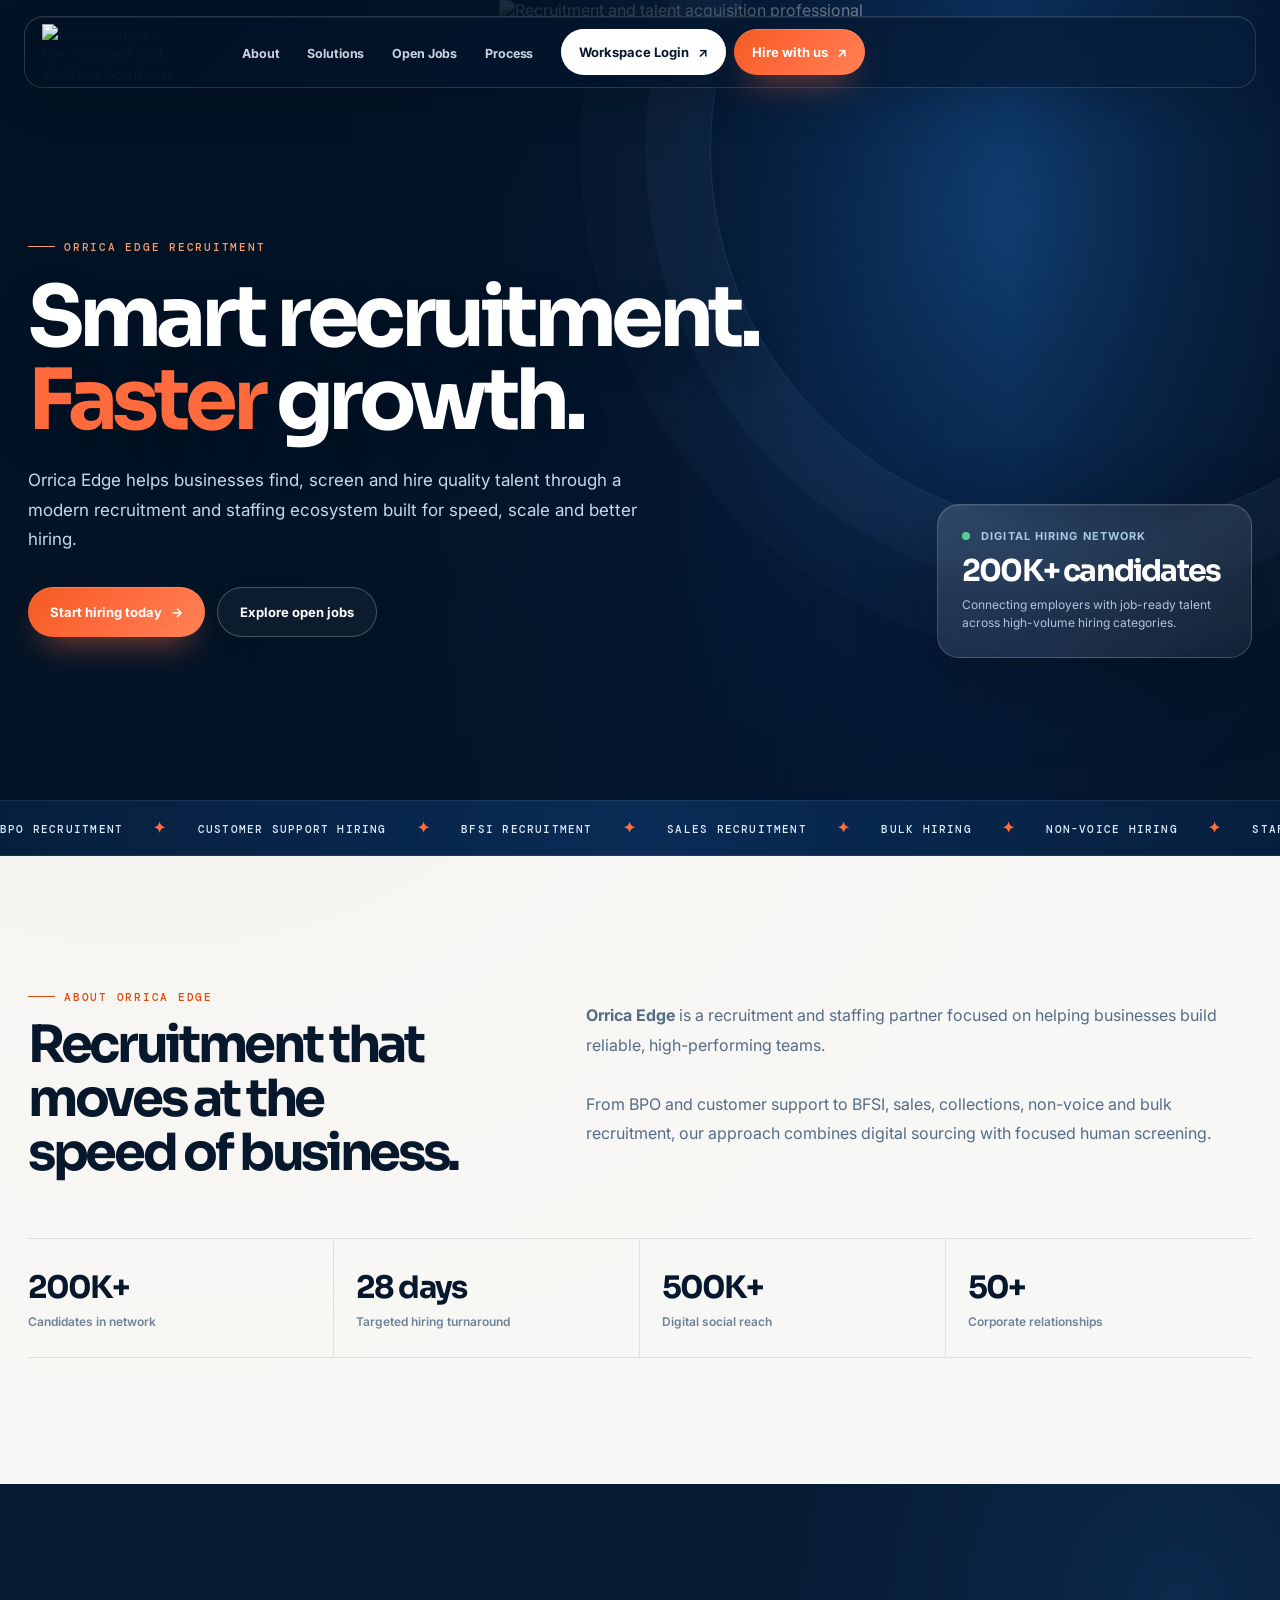
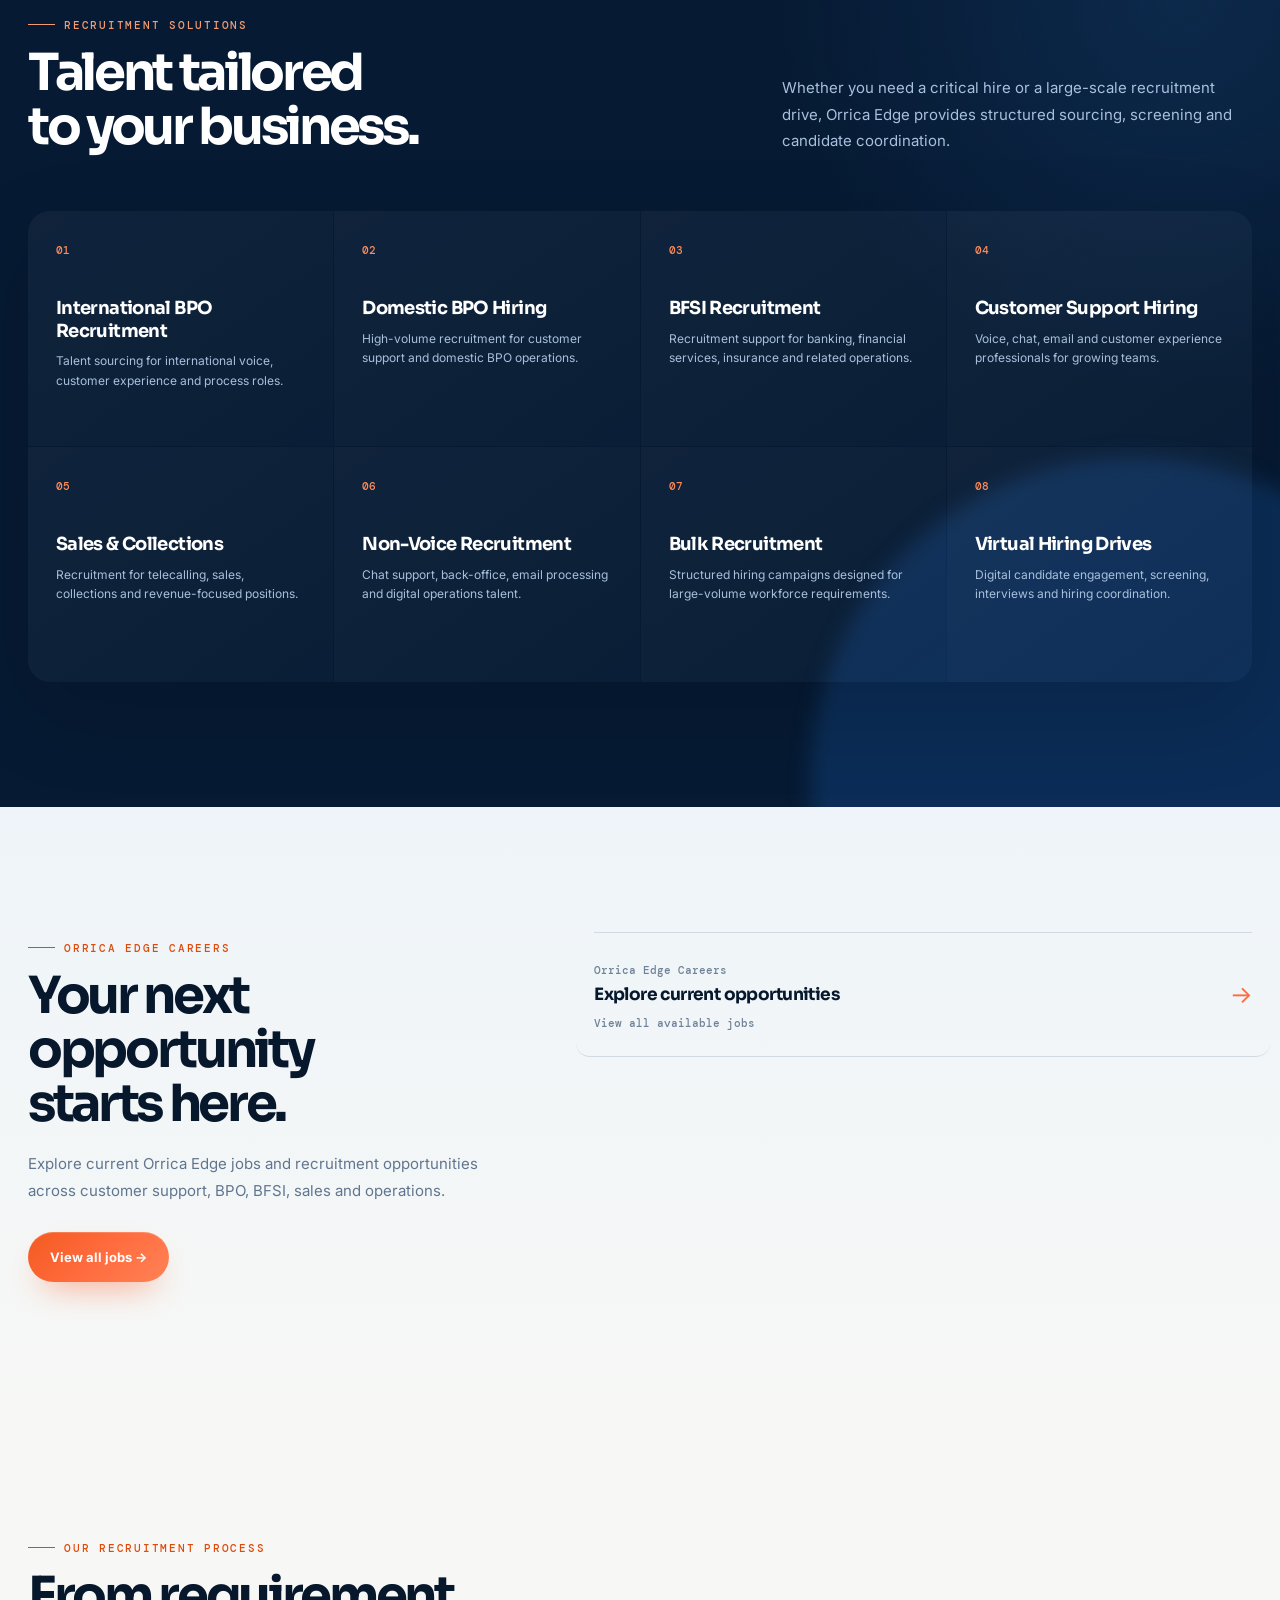
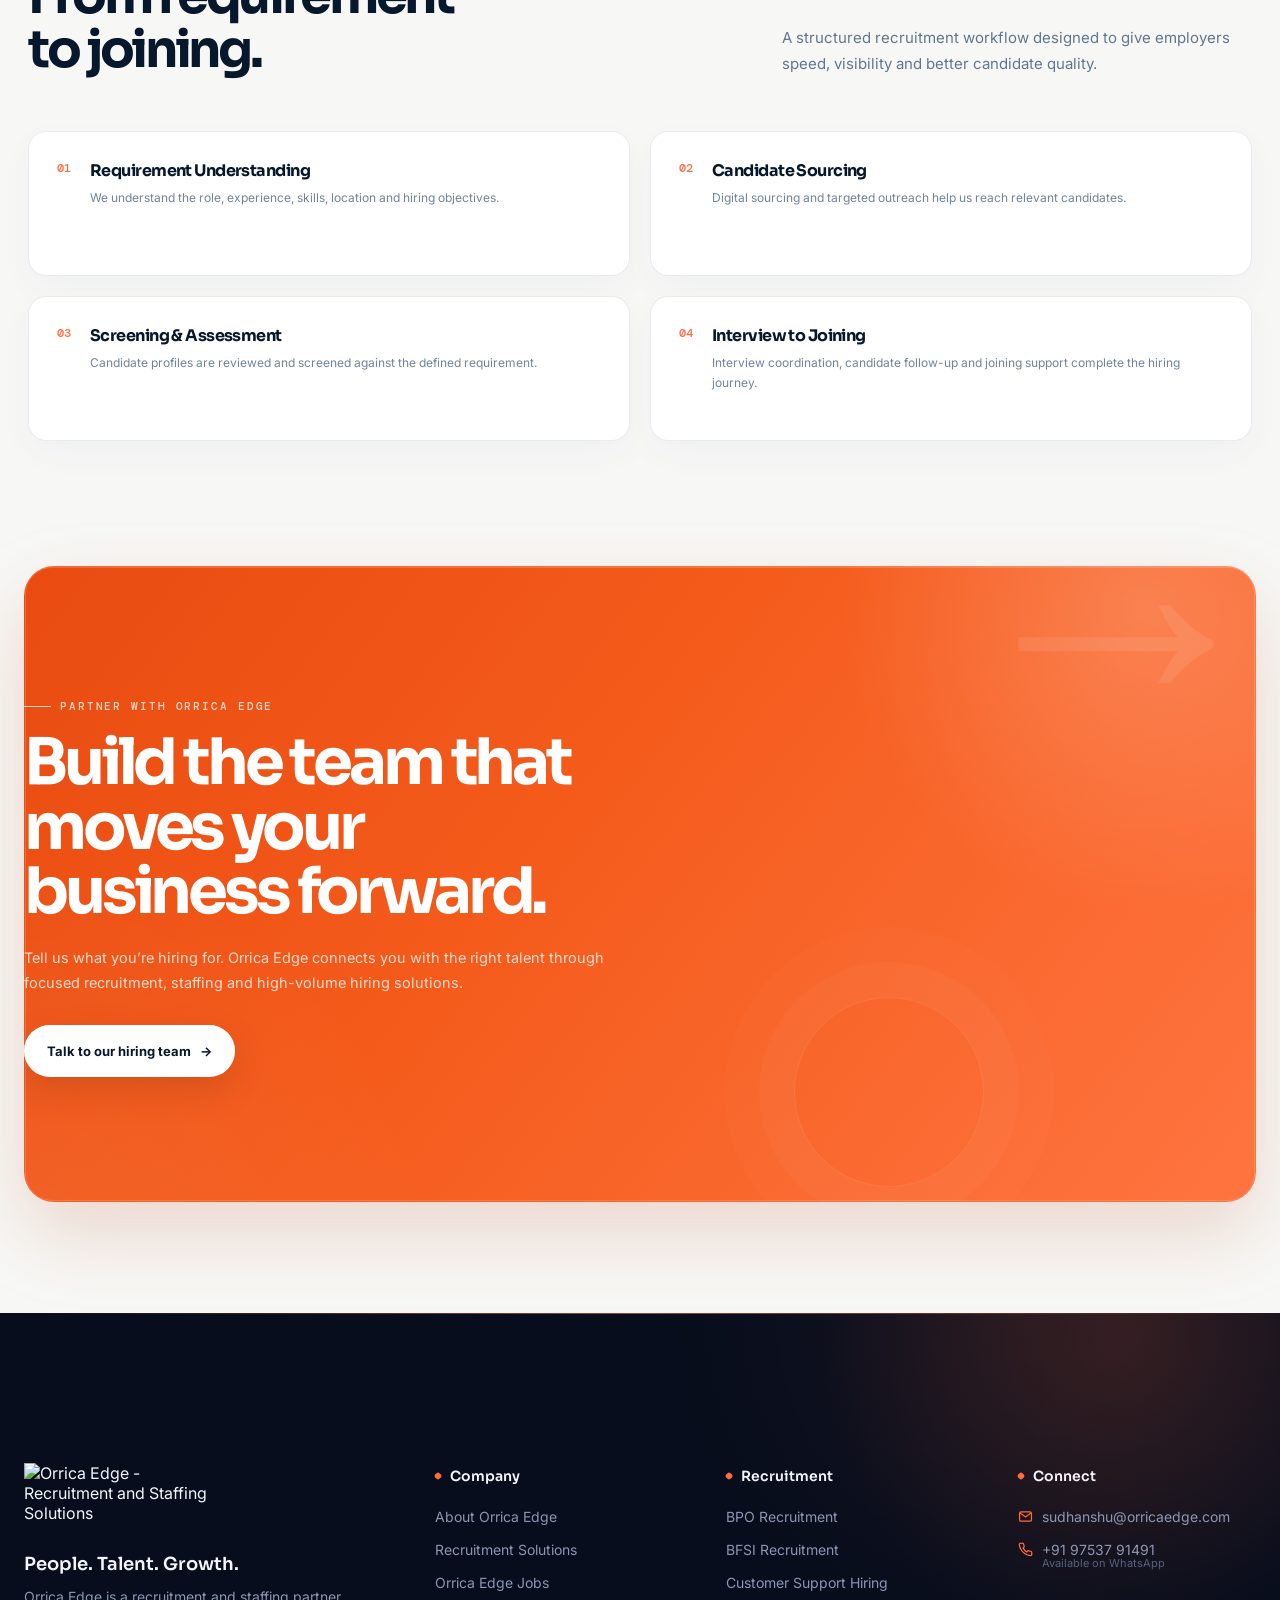
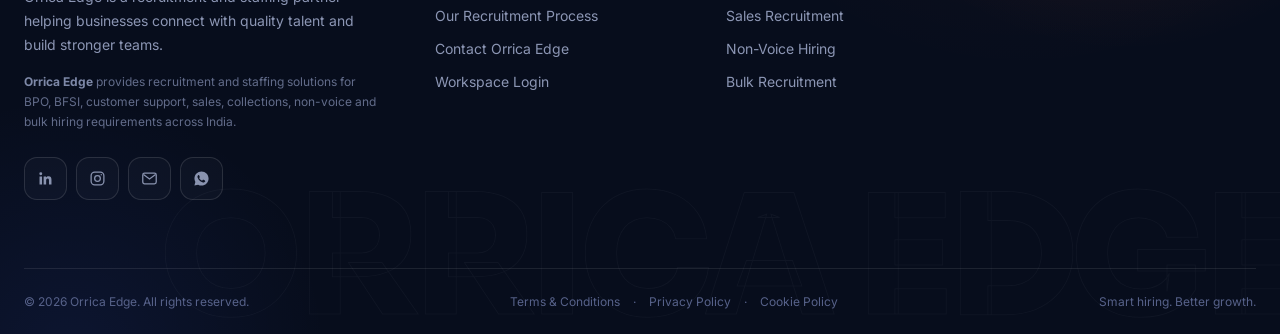
==== commit 01ce9037: "Update index.html" ====
--- a/orrica-edge-home/index.html
+++ b/orrica-edge-home/index.html
@@ -1,978 +1,5698 @@
-<!DOCTYPE html>
+<!doctype html>
 <html lang="en">
 <head>
-<meta charset="UTF-8" />
-<meta name="viewport" content="width=device-width, initial-scale=1" />
-<title>Orrica Edge — Recruitment & Staffing</title>
-<link rel="preconnect" href="https://fonts.googleapis.com">
-<link rel="preconnect" href="https://fonts.gstatic.com" crossorigin>
-<link href="https://fonts.googleapis.com/css2?family=Inter:wght@400;500;600;700;800&display=swap" rel="stylesheet">
-<style>
-/* ============================================================
-   ORRICA EDGE — Design Tokens
-   ============================================================ */
-:root{
-  --ink:        #0A0C10;
-  --ink-2:      #0E1116;
-  --ink-3:      #141821;
-  --line:       rgba(255,255,255,.075);
-  --line-strong:rgba(255,255,255,.14);
-
-  --text:       #F4F2EE;
-  --text-soft:  #C6C9D0;
-  --muted:      #8B929E;
-
-  --gold:       #C8A15A;
-  --gold-lt:    #F0D69B;
-  --gold-dk:    #9C7635;
-
-  --grad-gold:  linear-gradient(135deg, #F0D69B 0%, #D4AF6A 45%, #B98F42 100%);
-  --grad-surface: linear-gradient(180deg, rgba(255,255,255,.045) 0%, rgba(255,255,255,.012) 100%);
-
-  --shadow-sm:  0 1px 2px rgba(0,0,0,.4);
-  --shadow-md:  0 18px 40px -18px rgba(0,0,0,.75);
-  --shadow-lg:  0 40px 90px -40px rgba(0,0,0,.9);
-  --glow-gold:  0 20px 60px -24px rgba(200,161,90,.55);
-
-  --r-sm: 10px;
-  --r-md: 16px;
-  --r-lg: 22px;
-  --r-xl: 30px;
-
-  --ease: cubic-bezier(.22,.61,.36,1);
-  --t: .38s var(--ease);
-
-  --shell: 1200px;
-  --pad: clamp(20px, 5vw, 48px);
-}
-
-/* ============================================================
-   Base
-   ============================================================ */
-*,*::before,*::after{ box-sizing:border-box; }
-html{ scroll-behavior:smooth; -webkit-text-size-adjust:100%; }
-body{
-  margin:0;
-  background:var(--ink);
-  color:var(--text);
-  font-family:'Inter', -apple-system, BlinkMacSystemFont, 'Segoe UI', Roboto, sans-serif;
-  font-size:16px;
-  line-height:1.65;
-  -webkit-font-smoothing:antialiased;
-  -moz-osx-font-smoothing:grayscale;
-  overflow-x:hidden;
-}
-body::before{
-  content:"";
-  position:fixed; inset:0; pointer-events:none; z-index:0;
-  background:
-    radial-gradient(900px 520px at 78% -8%,  rgba(200,161,90,.13), transparent 62%),
-    radial-gradient(760px 480px at 8% 6%,    rgba(90,120,255,.07), transparent 60%),
-    radial-gradient(1000px 700px at 50% 108%,rgba(200,161,90,.06), transparent 65%);
-}
-body::after{
-  content:"";
-  position:fixed; inset:0; pointer-events:none; z-index:0; opacity:.5;
-  background-image:
-    linear-gradient(rgba(255,255,255,.016) 1px, transparent 1px),
-    linear-gradient(90deg, rgba(255,255,255,.016) 1px, transparent 1px);
-  background-size:72px 72px;
-  mask-image:radial-gradient(circle at 50% 22%, #000 0%, transparent 72%);
-  -webkit-mask-image:radial-gradient(circle at 50% 22%, #000 0%, transparent 72%);
-}
-main, header.site-header, footer.site-footer{ position:relative; z-index:1; }
-
-img,svg{ display:block; max-width:100%; }
-a{ color:inherit; text-decoration:none; }
-
-::selection{ background:rgba(200,161,90,.32); color:#fff; }
-
-:focus-visible{
-  outline:2px solid var(--gold-lt);
-  outline-offset:3px;
-  border-radius:6px;
-}
-
-/* ============================================================
-   Layout primitives
-   ============================================================ */
-.shell{
-  width:100%;
-  max-width:var(--shell);
-  margin-inline:auto;
-  padding-inline:var(--pad);
-}
-.section{ padding-block:clamp(76px, 9.5vw, 138px); position:relative; }
-.section--tight{ padding-block:clamp(56px, 6vw, 88px); }
-
-.rule{
-  height:1px; border:0; margin:0;
-  background:linear-gradient(90deg, transparent, var(--line-strong) 18%, var(--line-strong) 82%, transparent);
-}
-
-.eyebrow{
-  display:inline-flex; align-items:center; gap:10px;
-  font-size:.72rem; font-weight:600;
-  letter-spacing:.18em; text-transform:uppercase;
-  color:var(--gold-lt);
-  margin:0 0 20px;
-}
-.eyebrow::before{
-  content:""; width:26px; height:1px;
-  background:linear-gradient(90deg, transparent, var(--gold));
-}
-
-h1,h2,h3,h4{ margin:0; font-weight:700; letter-spacing:-.028em; line-height:1.08; }
-h1{ font-size:clamp(2.5rem, 5.6vw, 4.35rem); letter-spacing:-.038em; line-height:1.03; }
-h2{ font-size:clamp(1.9rem, 3.6vw, 3rem); line-height:1.08; }
-h3{ font-size:clamp(1.08rem, 1.5vw, 1.28rem); letter-spacing:-.018em; line-height:1.3; }
-
-.lede{
-  color:var(--text-soft);
-  font-size:clamp(1.02rem, 1.35vw, 1.16rem);
-  line-height:1.72;
-  max-width:60ch;
-  margin:22px 0 0;
-}
-.muted{ color:var(--muted); }
-
-.section-head{ max-width:720px; margin-bottom:clamp(44px, 5vw, 68px); }
-.section-head--center{ margin-inline:auto; text-align:center; }
-.section-head--center .eyebrow{ justify-content:center; }
-.section-head--center .lede{ margin-inline:auto; }
-
-/* ============================================================
-   Logo
-   ============================================================ */
-.logo{
-  display:inline-flex; align-items:center;
-  gap:12px;
-  flex:none;
-  transition:opacity var(--t), transform var(--t);
-}
-.logo:hover{ opacity:.92; transform:translateY(-1px); }
-
-.logo__mark{
-  height:var(--logo-mark, 34px);
-  width:var(--logo-mark, 34px);
-  flex:none;
-  border-radius:10px;
-  box-shadow:0 6px 20px -8px rgba(200,161,90,.6);
-}
-
-.logo__word{
-  font-weight:800;
-  font-size:var(--logo-word, 19px);
-  letter-spacing:.055em;
-  text-transform:uppercase;
-  line-height:1;
-  white-space:nowrap;
-  color:var(--text);
-}
-.logo__word em{
-  font-style:normal;
-  background:var(--grad-gold);
-  -webkit-background-clip:text;
-  background-clip:text;
-  color:transparent;
-}
-
-/* ============================================================
-   Header
-   ============================================================ */
-.site-header{
-  position:sticky; top:0; z-index:50;
-  backdrop-filter:blur(18px) saturate(140%);
-  -webkit-backdrop-filter:blur(18px) saturate(140%);
-  background:linear-gradient(180deg, rgba(10,12,16,.85) 0%, rgba(10,12,16,.6) 100%);
-  border-bottom:1px solid var(--line);
-  transition:border-color var(--t);
-}
-.header__inner{
-  display:flex; align-items:center; justify-content:space-between;
-  gap:28px;
-  min-height:84px;
-}
-.site-header .logo{ --logo-mark:42px; --logo-word:23px; }
-
-.nav{
-  display:none; align-items:center; gap:6px;
-}
-@media (min-width:900px){ .nav{ display:flex; } }
-
-.nav a{
-  position:relative;
-  padding:10px 16px;
-  font-size:.9rem;
-  font-weight:500;
-  color:var(--text-soft);
-  border-radius:var(--r-sm);
-  transition:color var(--t), background var(--t);
-}
-.nav a:hover{ color:var(--text); background:rgba(255,255,255,.045); }
-.nav a::after{
-  content:"";
-  position:absolute; left:16px; right:16px; bottom:6px;
-  height:1px;
-  background:var(--grad-gold);
-  transform:scaleX(0); transform-origin:left;
-  transition:transform var(--t);
-}
-.nav a:hover::after{ transform:scaleX(1); }
-
-.header__actions{ display:flex; align-items:center; gap:12px; }
-
-/* ============================================================
-   Buttons
-   ============================================================ */
-.btn{
-  display:inline-flex; align-items:center; justify-content:center;
-  gap:10px;
-  padding:14px 26px;
-  font-family:inherit;
-  font-size:.9rem;
-  font-weight:600;
-  letter-spacing:.005em;
-  border-radius:999px;
-  border:1px solid transparent;
-  cursor:pointer;
-  white-space:nowrap;
-  transition:transform var(--t), box-shadow var(--t), background var(--t), border-color var(--t), color var(--t);
-}
-.btn--primary{
-  background:var(--grad-gold);
-  color:#16120A;
-  box-shadow:0 14px 34px -14px rgba(200,161,90,.7), inset 0 1px 0 rgba(255,255,255,.5);
-}
-.btn--primary:hover{
-  transform:translateY(-2px);
-  box-shadow:0 22px 50px -16px rgba(200,161,90,.85), inset 0 1px 0 rgba(255,255,255,.6);
-}
-.btn--ghost{
-  background:rgba(255,255,255,.028);
-  color:var(--text);
-  border-color:var(--line-strong);
-  backdrop-filter:blur(8px);
-}
-.btn--ghost:hover{
-  background:rgba(255,255,255,.06);
-  border-color:rgba(200,161,90,.55);
-  transform:translateY(-2px);
-}
-.btn--lg{ padding:17px 34px; font-size:.98rem; }
-
-/* ============================================================
-   Hero
-   ============================================================ */
-.hero{
-  position:relative;
-  padding-block:clamp(72px, 10vw, 148px) clamp(72px, 9vw, 130px);
-  overflow:hidden;
-}
-.hero__grid{
-  display:grid;
-  grid-template-columns:1fr;
-  gap:clamp(48px, 6vw, 80px);
-  align-items:center;
-}
-@media (min-width:960px){
-  .hero__grid{ grid-template-columns:1.1fr .9fr; }
-}
-
-.hero__title .grad{
-  background:linear-gradient(120deg, #FFFFFF 0%, #F0D69B 42%, #C8A15A 100%);
-  -webkit-background-clip:text; background-clip:text;
-  color:transparent;
-}
-
-.hero__cta{
-  display:flex; flex-wrap:wrap; gap:14px;
-  margin-top:40px;
-}
-
-.hero__stats{
-  display:grid;
-  grid-template-columns:repeat(3, 1fr);
-  gap:clamp(16px, 3vw, 34px);
-  margin-top:clamp(44px, 5vw, 66px);
-  padding-top:clamp(30px, 3.4vw, 44px);
-  border-top:1px solid var(--line);
-}
-.stat__num{
-  font-size:clamp(1.55rem, 2.6vw, 2.15rem);
-  font-weight:800;
-  letter-spacing:-.03em;
-  background:var(--grad-gold);
-  -webkit-background-clip:text; background-clip:text;
-  color:transparent;
-  line-height:1.1;
-}
-.stat__label{
-  font-size:.78rem;
-  letter-spacing:.1em;
-  text-transform:uppercase;
-  color:var(--muted);
-  margin-top:6px;
-}
-
-/* Hero visual */
-.hero__visual{
-  position:relative;
-  border-radius:var(--r-xl);
-  padding:clamp(22px, 3vw, 34px);
-  background:var(--grad-surface);
-  border:1px solid var(--line-strong);
-  box-shadow:var(--shadow-lg);
-  backdrop-filter:blur(14px);
-  transition:transform var(--t), border-color var(--t);
-}
-.hero__visual:hover{
-  transform:translateY(-4px);
-  border-color:rgba(200,161,90,.35);
-}
-.hero__visual::before{
-  content:"";
-  position:absolute; inset:-1px;
-  border-radius:inherit;
-  padding:1px;
-  background:linear-gradient(140deg, rgba(200,161,90,.5), transparent 42%, rgba(90,120,255,.22));
-  -webkit-mask:linear-gradient(#000 0 0) content-box, linear-gradient(#000 0 0);
-  -webkit-mask-composite:xor;
-  mask-composite:exclude;
-  pointer-events:none;
-}
-
-.hero__visual-label{
-  font-size:.7rem; font-weight:600;
-  letter-spacing:.2em; text-transform:uppercase;
-  color:var(--muted);
-  margin-bottom:22px;
-}
-
-.match{ display:flex; flex-direction:column; gap:14px; }
-.match__row{
-  display:flex; align-items:center; gap:14px;
-  padding:16px 18px;
-  border-radius:var(--r-md);
-  background:rgba(255,255,255,.025);
-  border:1px solid var(--line);
-  transition:background var(--t), border-color var(--t), transform var(--t);
-}
-.match__row:hover{
-  background:rgba(255,255,255,.05);
-  border-color:rgba(200,161,90,.3);
-  transform:translateX(3px);
-}
-.match__avatar{
-  width:40px; height:40px; flex:none;
-  border-radius:50%;
-  display:grid; place-items:center;
-  font-size:.82rem; font-weight:700;
-  color:#16120A;
-  background:var(--grad-gold);
-}
-.match__meta{ flex:1; min-width:0; }
-.match__name{ font-size:.92rem; font-weight:600; letter-spacing:-.005em; }
-.match__role{ font-size:.78rem; color:var(--muted); }
-.match__tag{
-  font-size:.68rem; font-weight:600;
-  letter-spacing:.1em; text-transform:uppercase;
-  padding:6px 11px;
-  border-radius:999px;
-  color:var(--gold-lt);
-  background:rgba(200,161,90,.1);
-  border:1px solid rgba(200,161,90,.28);
-  white-space:nowrap;
-}
-
-/* ============================================================
-   Marquee strip
-   ============================================================ */
-.strip{
-  border-top:1px solid var(--line);
-  border-bottom:1px solid var(--line);
-  padding-block:24px;
-  background:rgba(255,255,255,.012);
-}
-.strip__inner{
-  display:flex; flex-wrap:wrap;
-  align-items:center; justify-content:center;
-  gap:clamp(24px, 5vw, 62px);
-  font-size:.76rem;
-  letter-spacing:.2em;
-  text-transform:uppercase;
-  color:var(--muted);
-  font-weight:600;
-}
-.strip__inner span{ transition:color var(--t); }
-.strip__inner span:hover{ color:var(--gold-lt); }
-
-/* ============================================================
-   Services cards
-   ============================================================ */
-.grid-3{
-  display:grid;
-  grid-template-columns:repeat(auto-fit, minmax(280px, 1fr));
-  gap:clamp(20px, 2.6vw, 30px);
-}
-
-.card{
-  position:relative;
-  padding:clamp(28px, 3vw, 38px);
-  border-radius:var(--r-lg);
-  background:var(--grad-surface);
-  border:1px solid var(--line);
-  box-shadow:var(--shadow-md);
-  transition:transform var(--t), border-color var(--t), box-shadow var(--t);
-  overflow:hidden;
-}
-.card::after{
-  content:"";
-  position:absolute; left:0; right:0; top:0; height:2px;
-  background:var(--grad-gold);
-  transform:scaleX(0); transform-origin:left;
-  transition:transform .5s var(--ease);
-}
-.card:hover{
-  transform:translateY(-6px);
-  border-color:rgba(200,161,90,.34);
-  box-shadow:0 34px 70px -30px rgba(0,0,0,.9), 0 0 0 1px rgba(200,161,90,.06);
-}
-.card:hover::after{ transform:scaleX(1); }
-
-.card__icon{
-  width:48px; height:48px;
-  border-radius:14px;
-  display:grid; place-items:center;
-  background:rgba(200,161,90,.1);
-  border:1px solid rgba(200,161,90,.26);
-  color:var(--gold-lt);
-  margin-bottom:24px;
-  transition:transform var(--t), background var(--t);
-}
-.card:hover .card__icon{
-  transform:translateY(-2px);
-  background:rgba(200,161,90,.16);
-}
-.card__icon svg{ width:22px; height:22px; }
-
-.card h3{ margin-bottom:12px; }
-.card p{
-  margin:0;
-  color:var(--text-soft);
-  font-size:.95rem;
-  line-height:1.72;
-}
-.card__num{
-  position:absolute; top:22px; right:26px;
-  font-size:.72rem; font-weight:700;
-  letter-spacing:.14em;
-  color:rgba(255,255,255,.14);
-}
-
-/* ============================================================
-   Process
-   ============================================================ */
-.steps{
-  display:grid;
-  grid-template-columns:repeat(auto-fit, minmax(230px, 1fr));
-  gap:clamp(20px, 2.6vw, 30px);
-  counter-reset:step;
-}
-.step{
-  position:relative;
-  padding:30px 26px 32px;
-  border-radius:var(--r-lg);
-  border:1px solid var(--line);
-  background:linear-gradient(180deg, rgba(255,255,255,.03), rgba(255,255,255,.008));
-  transition:border-color var(--t), transform var(--t), background var(--t);
-}
-.step:hover{
-  border-color:rgba(200,161,90,.3);
-  transform:translateY(-4px);
-  background:linear-gradient(180deg, rgba(255,255,255,.05), rgba(255,255,255,.012));
-}
-.step__badge{
-  display:inline-grid; place-items:center;
-  width:38px; height:38px;
-  border-radius:11px;
-  font-size:.82rem; font-weight:800;
-  color:#16120A;
-  background:var(--grad-gold);
-  margin-bottom:20px;
-  box-shadow:var(--glow-gold);
-}
-.step h3{ font-size:1.02rem; margin-bottom:10px; }
-.step p{ margin:0; font-size:.9rem; color:var(--text-soft); line-height:1.7; }
-
-/* ============================================================
-   CTA Section — IMPORTANT
-   ============================================================ */
-.cta{
-  position:relative;
-  margin-block:clamp(40px, 6vw, 80px);
-}
-.cta__panel{
-  position:relative;
-  border-radius:var(--r-xl);
-  padding:clamp(40px, 6vw, 88px) clamp(26px, 5vw, 76px);
-  text-align:center;
-  overflow:hidden;
-  background:
-    radial-gradient(680px 340px at 50% 0%, rgba(200,161,90,.16), transparent 68%),
-    linear-gradient(180deg, rgba(255,255,255,.05) 0%, rgba(255,255,255,.012) 100%);
-  border:1px solid var(--line-strong);
-  box-shadow:var(--shadow-lg);
-  transition:border-color var(--t), transform var(--t);
-}
-.cta__panel:hover{ border-color:rgba(200,161,90,.4); }
-.cta__panel::before{
-  content:"";
-  position:absolute; inset:-1px;
-  border-radius:inherit;
-  padding:1px;
-  background:linear-gradient(160deg, rgba(200,161,90,.6), transparent 40%, rgba(200,161,90,.24));
-  -webkit-mask:linear-gradient(#000 0 0) content-box, linear-gradient(#000 0 0);
-  -webkit-mask-composite:xor;
-  mask-composite:exclude;
-  pointer-events:none;
-}
-.cta__panel .eyebrow{ justify-content:center; }
-.cta h2{
-  max-width:20ch;
-  margin-inline:auto;
-  letter-spacing:-.032em;
-}
-.cta p{
-  color:var(--text-soft);
-  font-size:clamp(1rem, 1.25vw, 1.1rem);
-  line-height:1.72;
-  max-width:62ch;
-  margin:22px auto 0;
-}
-.cta__actions{
-  display:flex; flex-wrap:wrap; justify-content:center;
-  gap:14px;
-  margin-top:42px;
-}
-.cta__note{
-  margin-top:26px;
-  font-size:.8rem;
-  letter-spacing:.06em;
-  color:var(--muted);
-}
-
-/* ============================================================
-   Footer
-   ============================================================ */
-.site-footer{
-  border-top:1px solid var(--line);
-  background:linear-gradient(180deg, rgba(255,255,255,.012), transparent);
-  padding-block:clamp(52px, 6vw, 78px) 34px;
-  margin-top:clamp(40px, 5vw, 70px);
-}
-.footer__top{
-  display:grid;
-  grid-template-columns:1fr;
-  gap:clamp(36px, 5vw, 60px);
-  padding-bottom:clamp(38px, 4vw, 54px);
-}
-@media (min-width:820px){
-  .footer__top{ grid-template-columns:1.5fr 1fr 1fr 1fr; }
-}
-.site-footer .logo{ --logo-mark:46px; --logo-word:25px; margin-bottom:20px; }
-.footer__about{
-  color:var(--muted);
-  font-size:.9rem;
-  line-height:1.75;
-  max-width:38ch;
-}
-.footer__col h4{
-  font-size:.74rem;
-  letter-spacing:.18em;
-  text-transform:uppercase;
-  color:var(--gold-lt);
-  margin-bottom:18px;
-  font-weight:600;
-}
-.footer__col ul{ list-style:none; margin:0; padding:0; display:flex; flex-direction:column; gap:11px; }
-.footer__col a{
-  font-size:.9rem;
-  color:var(--text-soft);
-  transition:color var(--t), transform var(--t);
-  display:inline-block;
-}
-.footer__col a:hover{ color:var(--gold-lt); transform:translateX(3px); }
-
-.footer__bottom{
-  display:flex; flex-wrap:wrap;
-  align-items:center; justify-content:space-between;
-  gap:16px;
-  padding-top:28px;
-  border-top:1px solid var(--line);
-  font-size:.82rem;
-  color:var(--muted);
-}
-.footer__bottom a{ transition:color var(--t); }
-.footer__bottom a:hover{ color:var(--gold-lt); }
-
-/* ============================================================
-   Reduced motion
-   ============================================================ */
-@media (prefers-reduced-motion: reduce){
-  *{ animation:none !important; transition-duration:.01ms !important; scroll-behavior:auto !important; }
-}
-</style>
+
+  <!-- =========================================================
+       BASIC SEO
+  ========================================================== -->
+
+  <meta charset="UTF-8">
+
+  <meta
+    name="viewport"
+    content="width=device-width, initial-scale=1.0"
+  >
+
+  <meta
+    name="theme-color"
+    content="#061a33"
+  >
+
+  <meta
+    name="robots"
+    content="index, follow, max-image-preview:large, max-snippet:-1, max-video-preview:-1"
+  >
+
+  <meta
+    name="googlebot"
+    content="index, follow"
+  >
+
+  <title>
+    Orrica Edge | Recruitment &amp; Staffing Solutions in India
+  </title>
+
+  <meta
+    name="description"
+    content="Orrica Edge is a recruitment and staffing partner helping businesses hire quality talent across BPO, customer support, BFSI, sales, collections, non-voice and bulk hiring."
+  >
+
+  <meta
+    name="keywords"
+    content="Orrica Edge, OrricaEdge, Orrica Edge recruitment, Orrica Edge jobs, recruitment agency India, staffing solutions India, BPO recruitment, BPO hiring, BFSI recruitment, customer support hiring, bulk hiring, sales recruitment, non voice recruitment, recruitment company India"
+  >
+
+  <meta
+    name="author"
+    content="Orrica Edge"
+  >
+
+  <link
+    rel="canonical"
+    href="https://orricaedge.com/"
+  >
+
+
+  <!-- =========================================================
+       OPEN GRAPH
+  ========================================================== -->
+
+  <meta
+    property="og:type"
+    content="website"
+  >
+
+  <meta
+    property="og:title"
+    content="Orrica Edge | Recruitment & Staffing Solutions"
+  >
+
+  <meta
+    property="og:description"
+    content="Connect with quality talent through Orrica Edge recruitment, staffing and hiring solutions."
+  >
+
+  <meta
+    property="og:url"
+    content="https://orricaedge.com/"
+  >
+
+  <meta
+    property="og:site_name"
+    content="Orrica Edge"
+  >
+
+  <meta
+    property="og:image"
+    content="/assets/orrica-edge-logo.png"
+  >
+
+  <meta
+    property="og:image:alt"
+    content="Orrica Edge"
+  >
+
+
+  <!-- =========================================================
+       TWITTER
+  ========================================================== -->
+
+  <meta
+    name="twitter:card"
+    content="summary_large_image"
+  >
+
+  <meta
+    name="twitter:title"
+    content="Orrica Edge | Recruitment & Staffing Solutions"
+  >
+
+  <meta
+    name="twitter:description"
+    content="Smart recruitment and staffing solutions for growing businesses."
+  >
+
+  <meta
+    name="twitter:image"
+    content="/assets/orrica-edge-logo.png"
+  >
+
+
+  <!-- =========================================================
+       FAVICON
+  ========================================================== -->
+
+  <link
+    rel="icon"
+    type="image/png"
+    href="/assets/orrica-edge-logo.png"
+  >
+
+
+  <!-- =========================================================
+       FONTS
+  ========================================================== -->
+
+  <link
+    rel="preconnect"
+    href="https://fonts.googleapis.com"
+  >
+
+  <link
+    rel="preconnect"
+    href="https://fonts.gstatic.com"
+    crossorigin
+  >
+
+  <link
+    href="https://fonts.googleapis.com/css2?family=DM+Mono:wght@400;500&family=Inter:wght@400;500;600;700;800&family=Sora:wght@500;600;700;800&display=swap"
+    rel="stylesheet"
+  >
+
+  <script>
+    document.documentElement.classList.add("js");
+  </script>
+
+
+  <!-- =========================================================
+       ORGANIZATION SCHEMA
+  ========================================================== -->
+
+  <script type="application/ld+json">
+  {
+    "@context": "https://schema.org",
+    "@type": "Organization",
+    "name": "Orrica Edge",
+    "alternateName": [
+      "OrricaEdge",
+      "Orrica Edge Recruitment"
+    ],
+    "url": "https://orricaedge.com/",
+    "logo": "https://orricaedge.com/assets/orrica-edge-logo.png",
+    "description": "Orrica Edge provides recruitment and staffing solutions across BPO, BFSI, customer support, sales, collections, non-voice and bulk hiring.",
+    "email": "info@orricaedge.com",
+    "telephone": "+91-9753791491"
+  }
+  </script>
+
+
+  <!-- =========================================================
+       WEBSITE SCHEMA
+  ========================================================== -->
+
+  <script type="application/ld+json">
+  {
+    "@context": "https://schema.org",
+    "@type": "WebSite",
+    "name": "Orrica Edge",
+    "alternateName": "OrricaEdge",
+    "url": "https://orricaedge.com/"
+  }
+  </script>
+
+
+  <style>
+
+    /* =========================================================
+       ROOT
+    ========================================================== */
+
+    :root {
+
+      --navy:
+        #031326;
+
+      --navy-2:
+        #061a33;
+
+      --blue:
+        #0b2f5b;
+
+      --blue-2:
+        #123d74;
+
+      --orange:
+        #ff6b3d;
+
+      --orange-light:
+        #ff8755;
+
+      --cream:
+        #f7f8f6;
+
+      --soft:
+        #edf3f8;
+
+      --white:
+        #ffffff;
+
+      --ink:
+        #07172c;
+
+      --muted:
+        #6e8199;
+
+      --footer:
+        #070d1c;
+
+      --footer-muted:
+        #8c96b4;
+
+      --border:
+        rgba(7, 36, 69, 0.13);
+
+      --ease:
+        cubic-bezier(.2,.7,.2,1);
+
+    }
+
+
+    /* =========================================================
+       RESET
+    ========================================================== */
+
+    *,
+    *::before,
+    *::after {
+
+      box-sizing:
+        border-box;
+
+      margin:
+        0;
+
+      padding:
+        0;
+
+    }
+
+
+    html {
+
+      scroll-behavior:
+        smooth;
+
+      scroll-padding-top:
+        100px;
+
+    }
+
+
+    body {
+
+      min-height:
+        100vh;
+
+      background:
+        var(--cream);
+
+      color:
+        var(--ink);
+
+      font-family:
+        Inter,
+        Arial,
+        sans-serif;
+
+      -webkit-font-smoothing:
+        antialiased;
+
+      overflow-x:
+        hidden;
+
+    }
+
+
+    img {
+
+      max-width:
+        100%;
+
+      display:
+        block;
+
+    }
+
+
+    a {
+
+      color:
+        inherit;
+
+    }
+
+
+    button,
+    a {
+
+      -webkit-tap-highlight-color:
+        transparent;
+
+    }
+
+
+    :focus-visible {
+
+      outline:
+        3px solid var(--orange);
+
+      outline-offset:
+        4px;
+
+    }
+
+
+    /* =========================================================
+       GLOBAL
+    ========================================================== */
+
+    .container {
+
+      width:
+        min(
+          1240px,
+          calc(100% - 48px)
+        );
+
+      margin:
+        0 auto;
+
+    }
+
+
+    .eyebrow {
+
+      display:
+        inline-flex;
+
+      align-items:
+        center;
+
+      gap:
+        9px;
+
+      color:
+        #f49b70;
+
+      font:
+        500 11px
+        "DM Mono",
+        monospace;
+
+      letter-spacing:
+        .16em;
+
+      text-transform:
+        uppercase;
+
+    }
+
+
+    .eyebrow::before {
+
+      content:
+        "";
+
+      width:
+        27px;
+
+      height:
+        1px;
+
+      background:
+        currentColor;
+
+    }
+
+
+    .button {
+
+      display:
+        inline-flex;
+
+      align-items:
+        center;
+
+      justify-content:
+        center;
+
+      gap:
+        9px;
+
+      min-height:
+        48px;
+
+      padding:
+        0 21px;
+
+      border:
+        0;
+
+      border-radius:
+        999px;
+
+      text-decoration:
+        none;
+
+      font:
+        700 13px
+        Inter,
+        sans-serif;
+
+      white-space:
+        nowrap;
+
+      cursor:
+        pointer;
+
+      transition:
+        transform .22s var(--ease),
+        box-shadow .22s ease,
+        background .22s ease;
+
+    }
+
+
+    .button:hover {
+
+      transform:
+        translateY(-3px);
+
+    }
+
+
+    .button.orange {
+
+      color:
+        #fff;
+
+      background:
+        linear-gradient(
+          135deg,
+          var(--orange),
+          var(--orange-light)
+        );
+
+      box-shadow:
+        0 15px 30px -14px
+        rgba(255,107,61,.75);
+
+    }
+
+
+    .button.orange:hover {
+
+      box-shadow:
+        0 19px 38px -13px
+        rgba(255,107,61,.85);
+
+    }
+
+
+    .button.light {
+
+      color:
+        var(--ink);
+
+      background:
+        #fff;
+
+    }
+
+
+    .button.outline {
+
+      color:
+        #fff;
+
+      border:
+        1px solid
+        rgba(255,255,255,.25);
+
+      background:
+        rgba(255,255,255,.04);
+
+    }
+
+
+    /* =========================================================
+       NAVBAR
+    ========================================================== */
+
+    .site-header {
+
+      position:
+        absolute;
+
+      top:
+        0;
+
+      left:
+        0;
+
+      right:
+        0;
+
+      z-index:
+        20;
+
+      padding:
+        20px 0;
+
+    }
+
+
+    .nav {
+
+      min-height:
+        68px;
+
+      display:
+        flex;
+
+      align-items:
+        center;
+
+      gap:
+        20px;
+
+      padding:
+        7px 9px 7px 15px;
+
+      border:
+        1px solid
+        rgba(255,255,255,.11);
+
+      border-radius:
+        18px;
+
+      background:
+        rgba(3,19,38,.36);
+
+      backdrop-filter:
+        blur(18px);
+
+      -webkit-backdrop-filter:
+        blur(18px);
+
+    }
+
+
+    .brand-link {
+
+      display:
+        inline-flex;
+
+      align-items:
+        center;
+
+      flex-shrink:
+        0;
+
+      text-decoration:
+        none;
+
+    }
+
+
+    /*
+      ORIGINAL LOGO
+      IMPORTANT:
+      Root path is "/" so clicking logo NEVER sends user
+      to a "#home" route.
+    */
+
+    .brand-logo {
+
+      width:
+        170px;
+
+      height:
+        54px;
+
+      object-fit:
+        contain;
+
+      object-position:
+        left center;
+
+    }
+
+
+    .nav-links {
+
+      display:
+        flex;
+
+      align-items:
+        center;
+
+      gap:
+        29px;
+
+      margin-left:
+        auto;
+
+      list-style:
+        none;
+
+    }
+
+
+    .nav-links a {
+
+      color:
+        #d9e7fa;
+
+      font-size:
+        13px;
+
+      font-weight:
+        700;
+
+      text-decoration:
+        none;
+
+      transition:
+        color .2s ease;
+
+    }
+
+
+    .nav-links a:hover {
+
+      color:
+        #fff;
+
+    }
+
+
+    .nav-actions {
+
+      display:
+        flex;
+
+      align-items:
+        center;
+
+      gap:
+        9px;
+
+    }
+
+
+    /* =========================================================
+       HERO
+    ========================================================== */
+
+    .hero {
+
+      position:
+        relative;
+
+      min-height:
+        810px;
+
+      display:
+        flex;
+
+      align-items:
+        center;
+
+      overflow:
+        hidden;
+
+      color:
+        #fff;
+
+      background:
+        radial-gradient(
+          circle at 80% 30%,
+          rgba(28,103,176,.6),
+          transparent 38%
+        ),
+        linear-gradient(
+          115deg,
+          #031326 5%,
+          #082653 62%,
+          #061a33 100%
+        );
+
+    }
+
+
+    .hero-image {
+
+      position:
+        absolute;
+
+      inset:
+        0 0 0 auto;
+
+      width:
+        59%;
+
+      height:
+        100%;
+
+      z-index:
+        0;
+
+      object-fit:
+        cover;
+
+      object-position:
+        center;
+
+      opacity:
+        .8;
+
+      filter:
+        saturate(.82)
+        contrast(1.05);
+
+      animation:
+        heroZoom
+        16s
+        ease-in-out
+        infinite
+        alternate;
+
+    }
+
+
+    .hero-overlay {
+
+      position:
+        absolute;
+
+      inset:
+        0;
+
+      z-index:
+        1;
+
+      background:
+        linear-gradient(
+          90deg,
+          #031326 0%,
+          rgba(3,19,38,.97) 27%,
+          rgba(3,19,38,.72) 52%,
+          rgba(3,19,38,.24) 77%,
+          rgba(3,19,38,.72) 100%
+        );
+
+    }
+
+
+    .hero-overlay::after {
+
+      content:
+        "";
+
+      position:
+        absolute;
+
+      inset:
+        0;
+
+      background:
+        linear-gradient(
+          0deg,
+          rgba(3,19,38,.45),
+          transparent 45%
+        );
+
+    }
+
+
+    .hero-ring {
+
+      position:
+        absolute;
+
+      width:
+        760px;
+
+      height:
+        760px;
+
+      right:
+        -190px;
+
+      top:
+        -230px;
+
+      z-index:
+        1;
+
+      border:
+        1px solid
+        rgba(145,204,255,.14);
+
+      border-radius:
+        50%;
+
+      box-shadow:
+        0 0 0 65px
+        rgba(145,204,255,.035),
+        0 0 0 130px
+        rgba(145,204,255,.02);
+
+      pointer-events:
+        none;
+
+    }
+
+
+    .hero-content {
+
+      position:
+        relative;
+
+      z-index:
+        3;
+
+      padding:
+        170px 0 90px;
+
+    }
+
+
+    .hero h1 {
+
+      max-width:
+        880px;
+
+      margin:
+        22px 0 23px;
+
+      font-family:
+        Sora,
+        Inter,
+        sans-serif;
+
+      font-size:
+        clamp(
+          48px,
+          6.4vw,
+          86px
+        );
+
+      line-height:
+        1.01;
+
+      letter-spacing:
+        -.065em;
+
+    }
+
+
+    .hero h1 span {
+
+      color:
+        var(--orange);
+
+    }
+
+
+    .hero-description {
+
+      max-width:
+        620px;
+
+      color:
+        #c0d1e6;
+
+      font-size:
+        17px;
+
+      line-height:
+        1.75;
+
+      margin-bottom:
+        32px;
+
+    }
+
+
+    .hero-actions {
+
+      display:
+        flex;
+
+      flex-wrap:
+        wrap;
+
+      gap:
+        12px;
+
+    }
+
+
+    .hero-card {
+
+      position:
+        absolute;
+
+      right:
+        0;
+
+      bottom:
+        75px;
+
+      width:
+        295px;
+
+      padding:
+        22px;
+
+      border:
+        1px solid
+        rgba(255,255,255,.17);
+
+      border-radius:
+        18px;
+
+      background:
+        rgba(255,255,255,.085);
+
+      backdrop-filter:
+        blur(14px);
+
+      -webkit-backdrop-filter:
+        blur(14px);
+
+      box-shadow:
+        0 25px 75px
+        rgba(0,0,0,.2);
+
+      animation:
+        floatCard
+        5s
+        ease-in-out
+        infinite;
+
+    }
+
+
+    .hero-card-label {
+
+      display:
+        block;
+
+      color:
+        #a9c7e7;
+
+      font-size:
+        11px;
+
+      font-weight:
+        700;
+
+      letter-spacing:
+        .1em;
+
+      text-transform:
+        uppercase;
+
+    }
+
+
+    .live-dot {
+
+      display:
+        inline-block;
+
+      width:
+        8px;
+
+      height:
+        8px;
+
+      margin-right:
+        7px;
+
+      border-radius:
+        50%;
+
+      background:
+        #55d28c;
+
+      box-shadow:
+        0 0 0 0
+        rgba(85,210,140,.5);
+
+      animation:
+        pulse
+        2s
+        infinite;
+
+    }
+
+
+    .hero-card strong {
+
+      display:
+        block;
+
+      margin-top:
+        9px;
+
+      font-family:
+        Sora;
+
+      font-size:
+        30px;
+
+      letter-spacing:
+        -.06em;
+
+    }
+
+
+    .hero-card p {
+
+      margin-top:
+        6px;
+
+      color:
+        #aec4dd;
+
+      font-size:
+        12px;
+
+      line-height:
+        1.55;
+
+    }
+
+
+    /* =========================================================
+       TICKER
+    ========================================================== */
+
+    .ticker {
+
+      overflow:
+        hidden;
+
+      white-space:
+        nowrap;
+
+      color:
+        #dcecff;
+
+      background:
+        #09254a;
+
+      border-top:
+        1px solid
+        rgba(255,255,255,.08);
+
+      border-bottom:
+        1px solid
+        rgba(255,255,255,.08);
+
+    }
+
+
+    .ticker-track {
+
+      display:
+        inline-block;
+
+      padding:
+        17px 0;
+
+      font:
+        500 11px
+        "DM Mono",
+        monospace;
+
+      letter-spacing:
+        .11em;
+
+      text-transform:
+        uppercase;
+
+      animation:
+        marquee
+        28s
+        linear
+        infinite;
+
+    }
+
+
+    .ticker-track b {
+
+      padding:
+        0 22px;
+
+      color:
+        var(--orange);
+
+      font-size:
+        15px;
+
+    }
+
+
+    /* =========================================================
+       GENERAL SECTIONS
+    ========================================================== */
+
+    section:not(.hero) {
+
+      padding:
+        115px 0;
+
+    }
+
+
+    .section-grid {
+
+      display:
+        grid;
+
+      grid-template-columns:
+        .82fr 1.18fr;
+
+      gap:
+        95px;
+
+      align-items:
+        start;
+
+    }
+
+
+    .section-heading {
+
+      font-family:
+        Sora,
+        Inter,
+        sans-serif;
+
+      font-size:
+        clamp(
+          35px,
+          4vw,
+          57px
+        );
+
+      line-height:
+        1.06;
+
+      letter-spacing:
+        -.065em;
+
+      margin-top:
+        14px;
+
+    }
+
+
+    .section-copy {
+
+      padding-top:
+        20px;
+
+      color:
+        #566c86;
+
+      font-size:
+        16px;
+
+      line-height:
+        1.85;
+
+    }
+
+
+    /* =========================================================
+       STATS
+    ========================================================== */
+
+    .stats {
+
+      display:
+        grid;
+
+      grid-template-columns:
+        repeat(4,1fr);
+
+      margin-top:
+        52px;
+
+      border-top:
+        1px solid var(--border);
+
+      border-bottom:
+        1px solid var(--border);
+
+    }
+
+
+    .stat {
+
+      padding:
+        29px 18px 27px 0;
+
+      border-right:
+        1px solid var(--border);
+
+    }
+
+
+    .stat + .stat {
+
+      padding-left:
+        22px;
+
+    }
+
+
+    .stat:last-child {
+
+      border-right:
+        0;
+
+    }
+
+
+    .stat strong {
+
+      display:
+        block;
+
+      font-family:
+        Sora;
+
+      font-size:
+        31px;
+
+      letter-spacing:
+        -.06em;
+
+    }
+
+
+    .stat span {
+
+      display:
+        block;
+
+      margin-top:
+        6px;
+
+      color:
+        #6f8299;
+
+      font-size:
+        12px;
+
+      font-weight:
+        600;
+
+      line-height:
+        1.45;
+
+    }
+
+
+    /* =========================================================
+       SOLUTIONS
+    ========================================================== */
+
+    .solutions {
+
+      position:
+        relative;
+
+      overflow:
+        hidden;
+
+      color:
+        #fff;
+
+      background:
+        #061a33;
+
+    }
+
+
+    .solutions::before {
+
+      content:
+        "";
+
+      position:
+        absolute;
+
+      width:
+        650px;
+
+      height:
+        650px;
+
+      right:
+        -180px;
+
+      bottom:
+        -300px;
+
+      border-radius:
+        50%;
+
+      background:
+        rgba(18,61,116,.55);
+
+      filter:
+        blur(10px);
+
+    }
+
+
+    .solutions-header {
+
+      position:
+        relative;
+
+      display:
+        flex;
+
+      align-items:
+        flex-end;
+
+      justify-content:
+        space-between;
+
+      gap:
+        35px;
+
+    }
+
+
+    .solutions-header p {
+
+      max-width:
+        470px;
+
+      color:
+        #a9c0dc;
+
+      font-size:
+        15px;
+
+      line-height:
+        1.75;
+
+    }
+
+
+    .solutions-grid {
+
+      position:
+        relative;
+
+      display:
+        grid;
+
+      grid-template-columns:
+        repeat(4,1fr);
+
+      margin-top:
+        57px;
+
+      border-top:
+        1px solid
+        rgba(255,255,255,.14);
+
+      border-left:
+        1px solid
+        rgba(255,255,255,.14);
+
+    }
+
+
+    .solution {
+
+      min-height:
+        220px;
+
+      padding:
+        30px 24px;
+
+      border-right:
+        1px solid
+        rgba(255,255,255,.14);
+
+      border-bottom:
+        1px solid
+        rgba(255,255,255,.14);
+
+      transition:
+        transform .25s var(--ease),
+        background .25s ease;
+
+    }
+
+
+    .solution:hover {
+
+      transform:
+        translateY(-7px);
+
+      background:
+        #113868;
+
+    }
+
+
+    .solution-number {
+
+      color:
+        #ff8b5a;
+
+      font:
+        500 11px
+        "DM Mono",
+        monospace;
+
+    }
+
+
+    .solution h3 {
+
+      margin:
+        40px 0 9px;
+
+      font-family:
+        Sora;
+
+      font-size:
+        17px;
+
+      letter-spacing:
+        -.035em;
+
+    }
+
+
+    .solution p {
+
+      color:
+        #a8c0dc;
+
+      font-size:
+        12px;
+
+      line-height:
+        1.65;
+
+    }
+
+
+    /* =========================================================
+       JOBS
+    ========================================================== */
+
+    .jobs-section {
+
+      background:
+        var(--soft);
+
+    }
+
+
+    .jobs-grid {
+
+      display:
+        grid;
+
+      grid-template-columns:
+        .85fr 1.15fr;
+
+      gap:
+        80px;
+
+      align-items:
+        start;
+
+    }
+
+
+    .jobs-intro p {
+
+      margin-top:
+        20px;
+
+      color:
+        #60768f;
+
+      font-size:
+        15px;
+
+      line-height:
+        1.75;
+
+    }
+
+
+    .jobs-list {
+
+      border-top:
+        1px solid var(--border);
+
+    }
+
+
+    .job {
+
+      display:
+        flex;
+
+      align-items:
+        center;
+
+      justify-content:
+        space-between;
+
+      gap:
+        20px;
+
+      padding:
+        22px 0;
+
+      border-bottom:
+        1px solid var(--border);
+
+      text-decoration:
+        none;
+
+      transition:
+        transform .22s var(--ease);
+
+    }
+
+
+    .job:hover {
+
+      transform:
+        translateX(8px);
+
+    }
+
+
+    .job small {
+
+      color:
+        #6e8299;
+
+      font:
+        500 11px
+        "DM Mono",
+        monospace;
+
+    }
+
+
+    .job strong {
+
+      display:
+        block;
+
+      margin:
+        6px 0;
+
+      font-family:
+        Sora;
+
+      font-size:
+        17px;
+
+      letter-spacing:
+        -.035em;
+
+    }
+
+
+    .job-arrow {
+
+      color:
+        var(--orange);
+
+      font-size:
+        24px;
+
+      flex-shrink:
+        0;
+
+    }
+
+
+    .job-empty {
+
+      padding:
+        28px 0;
+
+      color:
+        #6e8299;
+
+      font-size:
+        14px;
+
+    }
+
+
+    /* =========================================================
+       PROCESS
+    ========================================================== */
+
+    .process-grid {
+
+      display:
+        grid;
+
+      grid-template-columns:
+        1fr 1fr;
+
+      gap:
+        20px;
+
+      margin-top:
+        54px;
+
+    }
+
+
+    .process-card {
+
+      display:
+        flex;
+
+      align-items:
+        flex-start;
+
+      gap:
+        19px;
+
+      padding:
+        28px;
+
+      border:
+        1px solid
+        #e5ebf1;
+
+      border-radius:
+        15px;
+
+      background:
+        #fff;
+
+      transition:
+        transform .25s var(--ease),
+        box-shadow .25s ease;
+
+    }
+
+
+    .process-card:hover {
+
+      transform:
+        translateX(7px);
+
+      box-shadow:
+        0 17px 42px
+        rgba(5,36,75,.09);
+
+    }
+
+
+    .process-number {
+
+      color:
+        var(--orange);
+
+      font:
+        500 12px
+        "DM Mono",
+        monospace;
+
+    }
+
+
+    .process-card h3 {
+
+      margin-bottom:
+        7px;
+
+      font-family:
+        Sora;
+
+      font-size:
+        16px;
+
+      letter-spacing:
+        -.035em;
+
+    }
+
+
+    .process-card p {
+
+      color:
+        #70849c;
+
+      font-size:
+        12px;
+
+      line-height:
+        1.65;
+
+    }
+
+
+    /* =========================================================
+       PREMIUM CTA
+    ========================================================== */
+
+    .cta {
+
+      position: relative;
+      isolation: isolate;
+
+      width: min(1240px, calc(100% - 48px));
+      min-height: 430px;
+
+      margin: 0 auto 115px;
+      padding: 78px 78px 76px;
+
+      overflow: hidden;
+      border-radius: 28px;
+
+      color: #fff;
+
+      background:
+        radial-gradient(
+          circle at 86% 16%,
+          rgba(255,255,255,.20),
+          transparent 23%
+        ),
+        radial-gradient(
+          circle at 5% 110%,
+          rgba(255,255,255,.08),
+          transparent 32%
+        ),
+        linear-gradient(
+          135deg,
+          #f45112 0%,
+          #ff6525 52%,
+          #ff7740 100%
+        );
+
+      box-shadow:
+        0 30px 85px rgba(196,72,21,.18);
+
+      transform: translateZ(0);
+    }
+
+    .cta::before {
+      content: "";
+
+      position: absolute;
+      inset: 1px;
+
+      border: 1px solid rgba(255,255,255,.16);
+      border-radius: 27px;
+
+      pointer-events: none;
+      z-index: 1;
+    }
+
+    .cta::after {
+      content: "→";
+
+      position: absolute;
+      z-index: 1;
+
+      right: -5px;
+      top: -82px;
+
+      color: rgba(255,255,255,.105);
+
+      font: 300 360px/1 Arial, sans-serif;
+
+      pointer-events: none;
+      user-select: none;
+
+      transition: transform .8s var(--ease);
+      transform: translate3d(var(--cta-x, 0px), var(--cta-y, 0px), 0);
+    }
+
+    .cta:hover::after {
+      transform: translate3d(calc(var(--cta-x, 0px) - 10px), var(--cta-y, 0px), 0) scale(1.025);
+    }
+
+    .cta-content {
+      position: relative;
+      z-index: 5;
+      max-width: 900px;
+    }
+
+    .cta .eyebrow {
+      color: rgba(255,255,255,.82);
+    }
+
+    .cta h2 {
+      position: relative;
+      z-index: 5;
+
+      max-width: 850px;
+      margin: 20px 0 20px;
+
+      font-family: Sora, Inter, sans-serif;
+      font-size: clamp(42px, 5.2vw, 72px);
+      font-weight: 700;
+      line-height: .98;
+      letter-spacing: -.065em;
+
+      text-wrap: balance;
+    }
+
+    .cta h2 span {
+      display: block;
+      color: rgba(255,255,255,.92);
+    }
+
+    .cta-description {
+      position: relative;
+      z-index: 5;
+
+      max-width: 610px;
+      margin: 0 0 31px;
+
+      color: rgba(255,255,255,.79);
+      font-size: 15px;
+      line-height: 1.75;
+    }
+
+    .cta .button.light {
+      position: relative;
+      z-index: 6;
+
+      min-height: 53px;
+      padding: 0 24px;
+
+      box-shadow: 0 14px 34px rgba(88,28,7,.16);
+    }
+
+    .cta .button.light span {
+      display: inline-flex;
+      transition: transform .25s var(--ease);
+    }
+
+    .cta .button.light:hover {
+      transform: translateY(-4px);
+      box-shadow: 0 19px 40px rgba(88,28,7,.23);
+    }
+
+    .cta .button.light:hover span {
+      transform: translateX(5px);
+    }
+
+    .cta-content::after {
+      content: "";
+
+      position: absolute;
+      right: -110px;
+      bottom: -110px;
+
+      width: 190px;
+      height: 190px;
+
+      border: 1px solid rgba(255,255,255,.13);
+      border-radius: 50%;
+
+      box-shadow:
+        0 0 0 35px rgba(255,255,255,.035),
+        0 0 0 70px rgba(255,255,255,.02);
+
+      pointer-events: none;
+    }
+
+    /* =========================================================
+       CTA RESPONSIVE
+    ========================================================== */
+
+    @media (max-width: 900px) {
+
+      .cta {
+        padding: 65px 52px 68px;
+      }
+
+      .cta h2 {
+        max-width: 720px;
+        font-size: clamp(40px, 6vw, 60px);
+      }
+
+      .cta::after {
+        right: -30px;
+        top: -45px;
+        font-size: 280px;
+      }
+
+    }
+
+    @media (max-width: 760px) {
+
+      .cta {
+        width: calc(100% - 32px);
+        min-height: auto;
+        margin-bottom: 78px;
+        padding: 52px 28px 56px;
+        border-radius: 23px;
+      }
+
+      .cta::before {
+        border-radius: 22px;
+      }
+
+      .cta .eyebrow {
+        font-size: 10px;
+        letter-spacing: .14em;
+      }
+
+      .cta h2 {
+        max-width: 100%;
+        margin: 17px 0 18px;
+        font-size: clamp(38px, 11vw, 54px);
+        line-height: .99;
+      }
+
+      .cta-description {
+        max-width: 100%;
+        margin-bottom: 27px;
+        font-size: 14px;
+        line-height: 1.7;
+      }
+
+      .cta .button.light {
+        min-height: 50px;
+      }
+
+      .cta::after {
+        right: -55px;
+        top: -30px;
+        font-size: 210px;
+      }
+
+      .cta-content::after {
+        width: 130px;
+        height: 130px;
+        right: -95px;
+        bottom: -80px;
+      }
+
+    }
+
+    @media (max-width: 430px) {
+
+      .cta {
+        padding: 45px 23px 48px;
+      }
+
+      .cta h2 {
+        font-size: 39px;
+      }
+
+      .cta-description {
+        font-size: 13px;
+      }
+
+      .cta .button.light {
+        width: 100%;
+      }
+
+    }
+
+
+    /* =========================================================
+       FOOTER
+    ========================================================== */
+
+    .site-footer {
+
+      position:
+        relative;
+
+      overflow:
+        hidden;
+
+      color:
+        #f3f5fa;
+
+      background:
+        var(--footer);
+
+      padding:
+        82px 0 0;
+
+    }
+
+
+    .footer-glow {
+
+      position:
+        absolute;
+
+      width:
+        650px;
+
+      height:
+        650px;
+
+      top:
+        -300px;
+
+      right:
+        -170px;
+
+      border-radius:
+        50%;
+
+      background:
+        radial-gradient(
+          circle,
+          rgba(255,107,61,.15),
+          transparent 68%
+        );
+
+      pointer-events:
+        none;
+
+    }
+
+
+    .footer-glow-two {
+
+      position:
+        absolute;
+
+      width:
+        520px;
+
+      height:
+        520px;
+
+      left:
+        -190px;
+
+      bottom:
+        -280px;
+
+      border-radius:
+        50%;
+
+      background:
+        radial-gradient(
+          circle,
+          rgba(70,105,255,.09),
+          transparent 70%
+        );
+
+      pointer-events:
+        none;
+
+    }
+
+
+    .footer-top-line {
+
+      position:
+        absolute;
+
+      top:
+        0;
+
+      left:
+        0;
+
+      right:
+        0;
+
+      height:
+        1px;
+
+      background:
+        linear-gradient(
+          90deg,
+          transparent,
+          rgba(255,107,61,.6),
+          transparent
+        );
+
+    }
+
+
+    .footer-inner {
+
+      position:
+        relative;
+
+      z-index:
+        2;
+
+      width:
+        min(
+          1320px,
+          calc(100% - 48px)
+        );
+
+      margin:
+        0 auto;
+
+    }
+
+
+    .footer-grid {
+
+      display:
+        grid;
+
+      grid-template-columns:
+        1.5fr 1fr 1fr 1fr;
+
+      gap:
+        45px;
+
+      padding:
+        52px 0 62px;
+
+    }
+
+
+    /* =========================================================
+       FOOTER BRAND
+    ========================================================== */
+
+    .footer-brand-link {
+
+      display:
+        inline-flex;
+
+      align-items:
+        center;
+
+      text-decoration:
+        none;
+
+    }
+
+
+    .footer-logo {
+
+      width:
+        190px;
+
+      height:
+        62px;
+
+      object-fit:
+        contain;
+
+      object-position:
+        left center;
+
+    }
+
+
+    .footer-tagline {
+
+      margin-top:
+        22px;
+
+      font-family:
+        Sora;
+
+      font-size:
+        17px;
+
+      font-weight:
+        600;
+
+    }
+
+
+    .footer-description {
+
+      max-width:
+        330px;
+
+      margin-top:
+        10px;
+
+      color:
+        var(--footer-muted);
+
+      font-size:
+        14px;
+
+      line-height:
+        1.7;
+
+    }
+
+
+    .footer-seo {
+
+      max-width:
+        365px;
+
+      margin-top:
+        15px;
+
+      color:
+        #626c8a;
+
+      font-size:
+        12px;
+
+      line-height:
+        1.7;
+
+    }
+
+
+    .footer-seo strong {
+
+      color:
+        #7e89a8;
+
+    }
+
+
+    /* =========================================================
+       SOCIAL
+    ========================================================== */
+
+    .socials {
+
+      display:
+        flex;
+
+      gap:
+        9px;
+
+      margin-top:
+        24px;
+
+    }
+
+
+    .social {
+
+      width:
+        40px;
+
+      height:
+        40px;
+
+      display:
+        flex;
+
+      align-items:
+        center;
+
+      justify-content:
+        center;
+
+      border:
+        1px solid
+        rgba(255,255,255,.12);
+
+      border-radius:
+        12px;
+
+      color:
+        #8993af;
+
+      background:
+        rgba(255,255,255,.025);
+
+      text-decoration:
+        none;
+
+      transition:
+        transform .2s ease,
+        color .2s ease,
+        border-color .2s ease,
+        background .2s ease;
+
+    }
+
+
+    .social:hover {
+
+      transform:
+        translateY(-3px);
+
+      color:
+        #fff;
+
+      border-color:
+        rgba(255,107,61,.5);
+
+      background:
+        rgba(255,107,61,.1);
+
+    }
+
+
+    .social svg {
+
+      width:
+        17px;
+
+      height:
+        17px;
+
+    }
+
+
+    /* =========================================================
+       FOOTER COLUMNS
+    ========================================================== */
+
+    .footer-title {
+
+      display:
+        inline-flex;
+
+      align-items:
+        center;
+
+      gap:
+        9px;
+
+      margin-bottom:
+        21px;
+
+      font-family:
+        Sora;
+
+      font-size:
+        14px;
+
+      font-weight:
+        600;
+
+    }
+
+
+    .footer-title::before {
+
+      content:
+        "";
+
+      width:
+        6px;
+
+      height:
+        6px;
+
+      border-radius:
+        2px;
+
+      background:
+        var(--orange);
+
+      transform:
+        rotate(45deg);
+
+    }
+
+
+    .footer-links {
+
+      display:
+        flex;
+
+      flex-direction:
+        column;
+
+      gap:
+        12px;
+
+      list-style:
+        none;
+
+    }
+
+
+    .footer-links a {
+
+      color:
+        var(--footer-muted);
+
+      font-size:
+        14px;
+
+      line-height:
+        1.5;
+
+      text-decoration:
+        none;
+
+      transition:
+        color .18s ease,
+        transform .18s ease;
+
+    }
+
+
+    .footer-links a:hover {
+
+      color:
+        #fff;
+
+      transform:
+        translateX(5px);
+
+    }
+
+
+    /* =========================================================
+       CONNECT
+    ========================================================== */
+
+    .contact-link {
+
+      display:
+        flex !important;
+
+      align-items:
+        flex-start;
+
+      gap:
+        9px;
+
+    }
+
+
+    .contact-link svg {
+
+      width:
+        15px;
+
+      height:
+        15px;
+
+      flex-shrink:
+        0;
+
+      margin-top:
+        3px;
+
+      color:
+        var(--orange);
+
+    }
+
+
+    .whatsapp-note {
+
+      display:
+        block;
+
+      margin:
+        -4px 0 0 24px;
+
+      color:
+        #56617e;
+
+      font-size:
+        11px;
+
+    }
+
+
+    /* =========================================================
+       FOOTER BOTTOM
+    ========================================================== */
+
+    .footer-divider {
+
+      border-top:
+        1px solid
+        rgba(255,255,255,.09);
+
+    }
+
+
+    .footer-bottom {
+
+      display:
+        flex;
+
+      align-items:
+        center;
+
+      justify-content:
+        space-between;
+
+      flex-wrap:
+        wrap;
+
+      gap:
+        14px;
+
+      padding:
+        25px 0;
+
+      color:
+        #57628a;
+
+      font-size:
+        12px;
+
+    }
+
+
+    .legal-links {
+
+      display:
+        flex;
+
+      align-items:
+        center;
+
+      flex-wrap:
+        wrap;
+
+      gap:
+        13px;
+
+    }
+
+
+    .legal-links a {
+
+      color:
+        #57628a;
+
+      text-decoration:
+        none;
+
+    }
+
+
+    .legal-links a:hover {
+
+      color:
+        #9099b5;
+
+    }
+
+
+    /* =========================================================
+       FOOTER WATERMARK
+    ========================================================== */
+
+    .footer-watermark {
+
+      position:
+        absolute;
+
+      right:
+        -25px;
+
+      bottom:
+        -35px;
+
+      color:
+        transparent;
+
+      font-family:
+        Sora;
+
+      font-size:
+        170px;
+
+      font-weight:
+        800;
+
+      letter-spacing:
+        -.04em;
+
+      -webkit-text-stroke:
+        1px
+        rgba(255,255,255,.035);
+
+      pointer-events:
+        none;
+
+      user-select:
+        none;
+
+    }
+
+
+    /* =========================================================
+       REVEAL
+    ========================================================== */
+
+    .reveal {
+
+      opacity: 1;
+      transform: none;
+
+      transition:
+        opacity .72s ease,
+        transform .72s var(--ease);
+
+      will-change: opacity, transform;
+
+    }
+
+    .js .reveal {
+      opacity: 0;
+      transform: translateY(24px);
+    }
+
+    .js .reveal.visible {
+      opacity: 1;
+      transform: none;
+    }
+
+
+    /* =========================================================
+       ANIMATIONS
+    ========================================================== */
+
+    @keyframes floatCard {
+
+      0%,
+      100% {
+
+        transform:
+          translateY(0);
+
+      }
+
+      50% {
+
+        transform:
+          translateY(-12px);
+
+      }
+
+    }
+
+
+    @keyframes pulse {
+
+      70% {
+
+        box-shadow:
+          0 0 0 9px
+          rgba(85,210,140,0);
+
+      }
+
+    }
+
+
+    @keyframes marquee {
+
+      from {
+
+        transform:
+          translateX(0);
+
+      }
+
+      to {
+
+        transform:
+          translateX(-50%);
+
+      }
+
+    }
+
+
+    @keyframes heroZoom {
+
+      from {
+
+        transform:
+          scale(1);
+
+      }
+
+      to {
+
+        transform:
+          scale(1.06);
+
+      }
+
+    }
+
+
+    /* =========================================================
+       TABLET
+    ========================================================== */
+
+    @media (max-width: 1000px) {
+
+      .nav-links {
+
+        display:
+          none;
+
+      }
+
+
+      .nav-actions {
+
+        margin-left:
+          auto;
+
+      }
+
+
+      .section-grid,
+      .jobs-grid {
+
+        grid-template-columns:
+          1fr;
+
+        gap:
+          35px;
+
+      }
+
+
+      .solutions-grid {
+
+        grid-template-columns:
+          1fr 1fr;
+
+      }
+
+
+      .footer-grid {
+
+        grid-template-columns:
+          1fr 1fr;
+
+      }
+
+
+      .footer-watermark {
+
+        font-size:
+          95px;
+
+      }
+
+    }
+
+
+    /* =========================================================
+       MOBILE
+    ========================================================== */
+
+    @media (max-width: 760px) {
+
+      .container {
+
+        width:
+          calc(100% - 32px);
+
+      }
+
+
+      .site-header {
+
+        padding:
+          13px 0;
+
+      }
+
+
+      .nav {
+
+        min-height:
+          62px;
+
+        border-radius:
+          15px;
+
+        padding:
+          5px 7px 5px 10px;
+
+      }
+
+
+      .brand-logo {
+
+        width:
+          145px;
+
+        height:
+          48px;
+
+      }
+
+
+      .nav-actions .button {
+
+        min-height:
+          42px;
+
+        padding:
+          0 14px;
+
+        font-size:
+          11px;
+
+      }
+
+
+      .nav-actions .workspace {
+
+        display:
+          none;
+
+      }
+
+
+      .hero {
+
+        min-height:
+          850px;
+
+      }
+
+
+      .hero-image {
+
+        width:
+          100%;
+
+        opacity:
+          .42;
+
+      }
+
+
+      .hero-overlay {
+
+        background:
+          linear-gradient(
+            90deg,
+            #031326 0%,
+            rgba(3,19,38,.88) 52%,
+            rgba(3,19,38,.52) 100%
+          );
+
+      }
+
+
+      .hero-content {
+
+        padding:
+          145px 0 60px;
+
+      }
+
+
+      .hero h1 {
+
+        font-size:
+          clamp(
+            42px,
+            13vw,
+            63px
+          );
+
+      }
+
+
+      .hero-description {
+
+        font-size:
+          15px;
+
+      }
+
+
+      .hero-actions {
+
+        flex-direction:
+          column;
+
+      }
+
+
+      .hero-actions .button {
+
+        width:
+          100%;
+
+      }
+
+
+      .hero-card {
+
+        position:
+          relative;
+
+        right:
+          auto;
+
+        bottom:
+          auto;
+
+        margin-top:
+          46px;
+
+        width:
+          min(
+            100%,
+            315px
+          );
+
+      }
+
+
+      section:not(.hero) {
+
+        padding:
+          78px 0;
+
+      }
+
+
+      .stats {
+
+        grid-template-columns:
+          1fr 1fr;
+
+      }
+
+
+      .stat:nth-child(2) {
+
+        border-right:
+          0;
+
+      }
+
+
+      .stat:nth-child(n+3) {
+
+        border-top:
+          1px solid var(--border);
+
+      }
+
+
+      .solutions-header {
+
+        display:
+          block;
+
+      }
+
+
+      .solutions-header p {
+
+        margin-top:
+          20px;
+
+      }
+
+
+      .solutions-grid {
+
+        grid-template-columns:
+          1fr;
+
+      }
+
+
+      .process-grid {
+
+        grid-template-columns:
+          1fr;
+
+      }
+
+
+      .cta {
+
+        width:
+          calc(100% - 32px);
+
+        margin-bottom:
+          78px;
+
+        padding:
+          48px 28px;
+
+      }
+
+
+      .footer-grid {
+
+        grid-template-columns:
+          1fr;
+
+        gap:
+          42px;
+
+      }
+
+
+      .footer-bottom {
+
+        align-items:
+          flex-start;
+
+        flex-direction:
+          column;
+
+      }
+
+    }
+
+
+    /* =========================================================
+       SMALL MOBILE
+    ========================================================== */
+
+    @media (max-width: 430px) {
+
+      .nav-actions .hire {
+
+        display:
+          none;
+
+      }
+
+
+      .brand-logo {
+
+        width:
+          135px;
+
+      }
+
+
+      .stats {
+
+        grid-template-columns:
+          1fr;
+
+      }
+
+
+      .stat {
+
+        border-right:
+          0 !important;
+
+        border-top:
+          1px solid var(--border);
+
+      }
+
+
+      .stat:first-child {
+
+        border-top:
+          0;
+
+      }
+
+
+      .footer-logo {
+
+        width:
+          170px;
+
+      }
+
+    }
+
+
+    /* =========================================================
+       REDUCED MOTION
+    ========================================================== */
+
+    @media (prefers-reduced-motion: reduce) {
+
+      html {
+
+        scroll-behavior:
+          auto;
+
+      }
+
+
+      *,
+      *::before,
+      *::after {
+
+        animation:
+          none !important;
+
+        transition:
+          none !important;
+
+      }
+
+
+      .reveal {
+
+        opacity:
+          1;
+
+        transform:
+          none;
+
+      }
+
+    }
+
+
+    /* =========================================================
+       PREMIUM POLISH OVERRIDES
+       Keeps existing structure/content/functionality intact.
+    ========================================================== */
+
+    :root {
+      --orange-deep: #ed4f16;
+      --orange-soft: #ff936d;
+      --glass-border: rgba(255,255,255,.14);
+      --premium-shadow: 0 24px 70px rgba(3,19,38,.12);
+    }
+
+    ::selection {
+      color: #fff;
+      background: var(--orange);
+    }
+
+    body {
+      background:
+        radial-gradient(circle at 12% 8%, rgba(255,107,61,.035), transparent 24%),
+        var(--cream);
+    }
+
+    .container {
+      width: min(1280px, calc(100% - 56px));
+    }
+
+    .site-header {
+      padding: 18px 0;
+    }
+
+    .nav {
+      min-height: 74px;
+      padding: 7px 11px 7px 18px;
+      border-color: rgba(255,255,255,.14);
+      border-radius: 20px;
+      background:
+        linear-gradient(135deg, rgba(3,19,38,.64), rgba(6,26,51,.42));
+      box-shadow:
+        0 18px 50px rgba(0,0,0,.12),
+        inset 0 1px 0 rgba(255,255,255,.07);
+    }
+
+    .brand-link {
+      min-width: 205px;
+    }
+
+    .brand-logo {
+      width: 188px;
+      height: 60px;
+      object-fit: contain;
+      object-position: left center;
+      transform-origin: left center;
+      transition: transform .3s var(--ease), filter .3s ease;
+    }
+
+    .brand-link:hover .brand-logo {
+      transform: scale(1.025);
+      filter: brightness(1.06);
+    }
+
+    .nav-links {
+      gap: 31px;
+    }
+
+    .nav-links a {
+      position: relative;
+      padding: 11px 0;
+      color: rgba(233,242,252,.86);
+      transition: color .22s ease, transform .22s var(--ease);
+    }
+
+    .nav-links a::after {
+      content: "";
+      position: absolute;
+      left: 0;
+      right: 100%;
+      bottom: 4px;
+      height: 2px;
+      border-radius: 999px;
+      background: var(--orange);
+      transition: right .28s var(--ease);
+    }
+
+    .nav-links a:hover {
+      color: #fff;
+      transform: translateY(-1px);
+    }
+
+    .nav-links a:hover::after {
+      right: 0;
+    }
+
+    .button {
+      min-height: 50px;
+      padding: 0 22px;
+      box-shadow: 0 8px 24px rgba(3,19,38,.08);
+    }
+
+    .button.orange {
+      background:
+        linear-gradient(135deg, #f45a21 0%, var(--orange) 48%, #ff8256 100%);
+      box-shadow:
+        0 15px 34px -15px rgba(255,107,61,.8),
+        inset 0 1px 0 rgba(255,255,255,.18);
+    }
+
+    .button.orange:hover {
+      box-shadow:
+        0 20px 42px -14px rgba(255,107,61,.88),
+        inset 0 1px 0 rgba(255,255,255,.2);
+    }
+
+    .button.light {
+      box-shadow:
+        0 10px 30px rgba(3,19,38,.08),
+        inset 0 1px 0 rgba(255,255,255,.9);
+    }
+
+    .hero {
+      min-height: 830px;
+      background:
+        radial-gradient(circle at 78% 27%, rgba(38,126,210,.38), transparent 34%),
+        radial-gradient(circle at 18% 100%, rgba(255,107,61,.08), transparent 31%),
+        linear-gradient(115deg, #02101f 4%, #082653 61%, #061a33 100%);
+    }
+
+    .hero-image {
+      width: 61%;
+      opacity: .78;
+      filter: saturate(.8) contrast(1.08);
+    }
+
+    .hero-overlay {
+      background:
+        linear-gradient(
+          90deg,
+          #031326 0%,
+          rgba(3,19,38,.985) 25%,
+          rgba(3,19,38,.76) 51%,
+          rgba(3,19,38,.18) 79%,
+          rgba(3,19,38,.64) 100%
+        );
+    }
+
+    .hero-content {
+      padding: 176px 0 96px;
+    }
+
+    .hero h1 {
+      max-width: 900px;
+      font-size: clamp(50px, 6.6vw, 92px);
+      line-height: .99;
+      text-shadow: 0 16px 45px rgba(0,0,0,.2);
+    }
+
+    .hero-description {
+      max-width: 650px;
+      color: #c8d8eb;
+    }
+
+    .hero-card {
+      width: 315px;
+      padding: 24px;
+      border-radius: 22px;
+      background:
+        linear-gradient(145deg, rgba(255,255,255,.13), rgba(255,255,255,.055));
+      border-color: rgba(255,255,255,.19);
+      box-shadow:
+        0 28px 80px rgba(0,0,0,.25),
+        inset 0 1px 0 rgba(255,255,255,.08);
+    }
+
+    .ticker {
+      background:
+        linear-gradient(90deg, #071f3e, #092b55 50%, #071f3e);
+    }
+
+    section:not(.hero) {
+      padding: 125px 0;
+    }
+
+    .section-heading {
+      text-wrap: balance;
+    }
+
+    .stats {
+      margin-top: 58px;
+      border-color: rgba(7,36,69,.11);
+    }
+
+    .stat {
+      transition: transform .25s var(--ease), background .25s ease;
+      border-color: rgba(7,36,69,.1);
+    }
+
+    .stat:hover {
+      transform: translateY(-4px);
+    }
+
+    .solutions {
+      background:
+        radial-gradient(circle at 92% 12%, rgba(47,120,201,.16), transparent 28%),
+        #061a33;
+    }
+
+    .solutions-grid {
+      gap: 1px;
+      border: 0;
+      border-radius: 22px;
+      overflow: hidden;
+      box-shadow: 0 30px 90px rgba(0,0,0,.14);
+    }
+
+    .solution {
+      min-height: 235px;
+      padding: 32px 28px;
+      border: 0;
+      background:
+        linear-gradient(145deg, rgba(255,255,255,.045), rgba(255,255,255,.018));
+      transition:
+        transform .3s var(--ease),
+        background .3s ease,
+        box-shadow .3s ease;
+    }
+
+    .solution:hover {
+      transform: translateY(-6px);
+      background:
+        linear-gradient(145deg, rgba(27,77,128,.72), rgba(17,56,104,.58));
+      box-shadow: inset 0 1px 0 rgba(255,255,255,.08);
+    }
+
+    .solution h3 {
+      font-size: 18px;
+      line-height: 1.25;
+    }
+
+    .jobs-section {
+      background:
+        linear-gradient(180deg, #eef4f9 0%, #f7f8f6 100%);
+    }
+
+    .job {
+      padding: 25px 18px;
+      margin: 0 -18px;
+      border-radius: 14px;
+      transition:
+        transform .24s var(--ease),
+        background .24s ease,
+        padding .24s ease;
+    }
+
+    .job:hover {
+      padding-left: 24px;
+      padding-right: 24px;
+      background: rgba(255,255,255,.78);
+      box-shadow: 0 12px 35px rgba(5,36,75,.055);
+    }
+
+    .process-card {
+      min-height: 145px;
+      border-radius: 18px;
+      border-color: rgba(7,36,69,.09);
+      box-shadow: 0 12px 35px rgba(5,36,75,.035);
+    }
+
+    .process-card:hover {
+      transform: translateY(-5px);
+      box-shadow:
+        0 22px 48px rgba(5,36,75,.1),
+        0 0 0 1px rgba(255,107,61,.05);
+    }
+
+    /* IMPORTANT CTA — exact text preserved, presentation upgraded. */
+    .cta {
+      width: min(1280px, calc(100% - 56px));
+      min-height: 450px;
+      margin: 0 auto 125px;
+      padding: 82px 88px 84px;
+      border-radius: 32px;
+      background:
+        radial-gradient(circle at 87% 13%, rgba(255,255,255,.23), transparent 21%),
+        radial-gradient(circle at 3% 115%, rgba(255,255,255,.1), transparent 32%),
+        linear-gradient(135deg, #ec4f12 0%, #ff6427 50%, #ff7b46 100%);
+      box-shadow:
+        0 34px 95px rgba(196,72,21,.2),
+        inset 0 1px 0 rgba(255,255,255,.18);
+    }
+
+    .cta-content {
+      max-width: 980px;
+    }
+
+    .cta h2 {
+      max-width: 930px;
+      margin: 21px 0 23px;
+      font-size: clamp(46px, 5.25vw, 76px);
+      line-height: .99;
+      letter-spacing: -.068em;
+      text-wrap: balance;
+    }
+
+    .cta h2 span {
+      display: inline;
+      color: rgba(255,255,255,.95);
+    }
+
+    .cta-description {
+      max-width: 640px;
+      margin-bottom: 34px;
+      color: rgba(255,255,255,.82);
+      font-size: 15.5px;
+      line-height: 1.76;
+    }
+
+    .cta .button.light {
+      min-height: 56px;
+      padding: 0 25px;
+    }
+
+    .site-footer {
+      padding-top: 92px;
+      background:
+        radial-gradient(circle at 80% 0%, rgba(255,107,61,.06), transparent 30%),
+        #070d1c;
+    }
+
+    .footer-grid {
+      gap: 54px;
+      padding: 58px 0 68px;
+    }
+
+    .footer-logo {
+      width: 215px;
+      height: 70px;
+      object-fit: contain;
+      object-position: left center;
+      transition: transform .3s var(--ease), filter .3s ease;
+    }
+
+    .footer-brand-link:hover .footer-logo {
+      transform: scale(1.025);
+      filter: brightness(1.06);
+    }
+
+    .footer-tagline {
+      margin-top: 24px;
+      font-size: 18px;
+    }
+
+    .social {
+      width: 43px;
+      height: 43px;
+      border-radius: 13px;
+    }
+
+    .footer-watermark {
+      font-size: clamp(100px, 13vw, 180px);
+      right: -15px;
+      bottom: -28px;
+    }
+
+    @media (max-width: 1000px) {
+      .container {
+        width: min(1280px, calc(100% - 44px));
+      }
+
+      .brand-link {
+        min-width: 0;
+      }
+
+      .brand-logo {
+        width: 178px;
+        height: 58px;
+      }
+
+      .cta {
+        width: calc(100% - 44px);
+      }
+    }
+
+    @media (max-width: 760px) {
+      .container {
+        width: calc(100% - 32px);
+      }
+
+      .site-header {
+        padding: 12px 0;
+      }
+
+      .nav {
+        min-height: 64px;
+        border-radius: 17px;
+        padding: 5px 8px 5px 11px;
+      }
+
+      .brand-logo {
+        width: 156px;
+        height: 50px;
+      }
+
+      .hero {
+        min-height: 850px;
+      }
+
+      .hero-content {
+        padding: 150px 0 64px;
+      }
+
+      .hero h1 {
+        font-size: clamp(43px, 12.8vw, 64px);
+      }
+
+      section:not(.hero) {
+        padding: 84px 0;
+      }
+
+      .solutions-grid {
+        border-radius: 18px;
+      }
+
+      .solution {
+        min-height: 205px;
+      }
+
+      .cta {
+        width: calc(100% - 32px);
+        min-height: auto;
+        margin-bottom: 82px;
+        padding: 55px 28px 58px;
+        border-radius: 24px;
+      }
+
+      .cta h2 {
+        max-width: 100%;
+        margin: 18px 0 19px;
+        font-size: clamp(38px, 10.8vw, 55px);
+        line-height: 1;
+      }
+
+      .cta h2 span {
+        display: block;
+      }
+
+      .cta-description {
+        max-width: 100%;
+        margin-bottom: 28px;
+        font-size: 14px;
+        line-height: 1.72;
+      }
+
+      .cta .button.light {
+        min-height: 52px;
+      }
+
+      .footer-logo {
+        width: 190px;
+        height: 64px;
+      }
+    }
+
+    @media (max-width: 430px) {
+      .brand-logo {
+        width: 143px;
+        height: 48px;
+      }
+
+      .cta {
+        padding: 48px 23px 50px;
+      }
+
+      .cta h2 {
+        font-size: 39px;
+      }
+
+      .footer-logo {
+        width: 180px;
+      }
+    }
+
+    @media (prefers-reduced-motion: reduce) {
+      .brand-link:hover .brand-logo,
+      .footer-brand-link:hover .footer-logo {
+        transform: none;
+      }
+    }
+
+
+    /* =========================================================
+       FINAL PREMIUM REFINEMENT
+       Header + logo + CTA tuned for a cleaner, more luxurious
+       professional look. Existing content/functionality remains.
+    ========================================================== */
+
+    /* ---------- HEADER ---------- */
+    .site-header {
+      padding: 16px 0;
+    }
+
+    .site-header .container {
+      width: min(1320px, calc(100% - 48px));
+    }
+
+    .nav {
+      min-height: 72px;
+      padding: 6px 9px 6px 17px;
+      border-radius: 19px;
+      background:
+        linear-gradient(135deg,
+          rgba(2,16,35,.82) 0%,
+          rgba(5,29,58,.68) 100%);
+      border: 1px solid rgba(255,255,255,.15);
+      box-shadow:
+        0 14px 45px rgba(0,0,0,.16),
+        inset 0 1px 0 rgba(255,255,255,.075);
+    }
+
+    .brand-link {
+      min-width: auto;
+      width: auto;
+    }
+
+    .brand-logo {
+      width: 180px;
+      height: 56px;
+      max-width: none;
+      object-fit: contain;
+      object-position: left center;
+      display: block;
+      transform: none;
+    }
+
+    .brand-link:hover .brand-logo {
+      transform: scale(1.018);
+      filter: brightness(1.045);
+    }
+
+    .nav-links {
+      gap: 28px;
+      margin-left: auto;
+    }
+
+    .nav-links a {
+      position: relative;
+      padding: 10px 0;
+      font-size: 12.5px;
+      letter-spacing: -.01em;
+      color: rgba(235,243,252,.86);
+      transition: color .22s ease, transform .22s var(--ease);
+    }
+
+    .nav-links a::after {
+      content: "";
+      position: absolute;
+      left: 0;
+      right: 100%;
+      bottom: 3px;
+      height: 2px;
+      border-radius: 99px;
+      background: var(--orange);
+      transition: right .25s var(--ease);
+    }
+
+    .nav-links a:hover {
+      color: #fff;
+      transform: translateY(-1px);
+    }
+
+    .nav-links a:hover::after {
+      right: 0;
+    }
+
+    .nav-actions {
+      gap: 8px;
+      margin-left: 8px;
+    }
+
+    .nav-actions .button {
+      min-height: 46px;
+      padding: 0 18px;
+    }
+
+    /* ---------- HERO ---------- */
+    .hero {
+      min-height: 800px;
+    }
+
+    .hero-content {
+      padding-top: 164px;
+    }
+
+    /* ---------- CTA ---------- */
+    .cta {
+      width: min(1240px, calc(100% - 48px));
+      min-height: 410px;
+      margin: 0 auto 112px;
+      padding: 68px 72px 70px;
+      border-radius: 30px;
+      background:
+        radial-gradient(circle at 91% 7%,
+          rgba(255,255,255,.18), transparent 24%),
+        radial-gradient(circle at 0% 110%,
+          rgba(255,255,255,.07), transparent 29%),
+        linear-gradient(128deg,
+          #e94b10 0%,
+          #f45b1b 42%,
+          #ff7440 100%);
+      box-shadow:
+        0 32px 80px rgba(182,62,17,.18),
+        inset 0 1px 0 rgba(255,255,255,.18);
+    }
+
+    .cta-content {
+      max-width: 850px;
+    }
+
+    .cta .eyebrow {
+      margin-bottom: 0;
+      color: rgba(255,255,255,.78);
+      font-size: 10.5px;
+      letter-spacing: .18em;
+    }
+
+    .cta h2 {
+      max-width: 800px;
+      margin: 18px 0 21px;
+      font-size: clamp(44px, 5vw, 66px);
+      line-height: 1.01;
+      letter-spacing: -.065em;
+      text-wrap: balance;
+    }
+
+    .cta h2 span {
+      display: block;
+      color: #fff;
+    }
+
+    .cta-description {
+      max-width: 610px;
+      margin-bottom: 29px;
+      color: rgba(255,255,255,.78);
+      font-size: 14.5px;
+      line-height: 1.72;
+    }
+
+    .cta .button.light {
+      min-height: 52px;
+      padding: 0 23px;
+      box-shadow:
+        0 14px 35px rgba(88,28,7,.16),
+        inset 0 1px 0 rgba(255,255,255,.9);
+    }
+
+    .cta::after {
+      right: -25px;
+      top: -105px;
+      font-size: 330px;
+      color: rgba(255,255,255,.085);
+    }
+
+    .cta-content::after {
+      opacity: .8;
+    }
+
+    /* ---------- FOOTER LOGO ---------- */
+    .footer-logo {
+      width: 205px;
+      height: 66px;
+      max-width: none;
+      object-fit: contain;
+      object-position: left center;
+      display: block;
+    }
+
+    .footer-brand-link:hover .footer-logo {
+      transform: scale(1.018);
+      filter: brightness(1.045);
+    }
+
+    /* ---------- TABLET ---------- */
+    @media (max-width: 1000px) {
+      .site-header .container {
+        width: min(1280px, calc(100% - 40px));
+      }
+
+      .brand-logo {
+        width: 174px;
+        height: 55px;
+      }
+
+      .nav-actions {
+        margin-left: auto;
+      }
+
+      .cta {
+        padding: 62px 54px 64px;
+      }
+
+      .cta h2 {
+        max-width: 730px;
+        font-size: clamp(42px, 6vw, 60px);
+      }
+    }
+
+    /* ---------- MOBILE ---------- */
+    @media (max-width: 760px) {
+      .site-header {
+        padding: 11px 0;
+      }
+
+      .site-header .container {
+        width: calc(100% - 24px);
+      }
+
+      .nav {
+        min-height: 62px;
+        padding: 5px 7px 5px 10px;
+        border-radius: 16px;
+      }
+
+      .brand-logo {
+        width: 146px;
+        height: 48px;
+      }
+
+      .nav-actions {
+        gap: 6px;
+        margin-left: auto;
+      }
+
+      .nav-actions .button {
+        min-height: 42px;
+        padding: 0 13px;
+        font-size: 10.5px;
+      }
+
+      .hero-content {
+        padding-top: 142px;
+      }
+
+      .cta {
+        width: calc(100% - 24px);
+        min-height: 0;
+        margin-bottom: 72px;
+        padding: 48px 25px 51px;
+        border-radius: 23px;
+      }
+
+      .cta-content {
+        max-width: 100%;
+      }
+
+      .cta h2 {
+        max-width: 100%;
+        margin: 16px 0 18px;
+        font-size: clamp(37px, 10.5vw, 52px);
+        line-height: 1;
+        letter-spacing: -.06em;
+      }
+
+      .cta-description {
+        max-width: 100%;
+        margin-bottom: 26px;
+        font-size: 13.5px;
+        line-height: 1.72;
+      }
+
+      .cta .button.light {
+        min-height: 50px;
+      }
+
+      .cta::after {
+        right: -58px;
+        top: -42px;
+        font-size: 205px;
+      }
+
+      .footer-logo {
+        width: 184px;
+        height: 60px;
+      }
+    }
+
+    @media (max-width: 430px) {
+      .brand-logo {
+        width: 138px;
+        height: 46px;
+      }
+
+      .cta {
+        padding: 44px 22px 47px;
+      }
+
+      .cta h2 {
+        font-size: 38px;
+      }
+
+      .footer-logo {
+        width: 178px;
+        height: 58px;
+      }
+    }
+
+  </style>
+
 </head>
+
+
 <body>
 
-<!-- ============================================================
-     HEADER
-     ============================================================ -->
-<header class="site-header">
-  <div class="shell header__inner">
-
-    <a href="#" class="logo" aria-label="Orrica Edge — Home">
-      <!-- Replace this SVG with <img src="logo.svg" class="logo__mark" alt=""> if needed -->
-      <svg class="logo__mark" viewBox="0 0 40 40" fill="none" xmlns="http://www.w3.org/2000/svg" aria-hidden="true">
-        <rect width="40" height="40" rx="11" fill="url(#lg1)"/>
-        <path d="M20 10.5c4.7 0 8.5 3.8 8.5 8.5S24.7 27.5 20 27.5 11.5 23.7 11.5 19s3.8-8.5 8.5-8.5Z" stroke="#16120A" stroke-width="2.6"/>
-        <path d="M23.6 23.6 29 29" stroke="#16120A" stroke-width="2.6" stroke-linecap="round"/>
-        <defs>
-          <linearGradient id="lg1" x1="0" y1="0" x2="40" y2="40" gradientUnits="userSpaceOnUse">
-            <stop stop-color="#F0D69B"/>
-            <stop offset=".5" stop-color="#D4AF6A"/>
-            <stop offset="1" stop-color="#B98F42"/>
-          </linearGradient>
-        </defs>
-      </svg>
-      <span class="logo__word">Orrica<em>Edge</em></span>
-    </a>
-
-    <nav class="nav" aria-label="Primary">
-      <a href="#services">Services</a>
-      <a href="#process">Process</a>
-      <a href="#about">About</a>
-      <a href="#contact">Contact</a>
-    </nav>
-
-    <div class="header__actions">
-      <a href="#contact" class="btn btn--primary">Get in touch</a>
+
+  <!-- =========================================================
+       HEADER
+  ========================================================== -->
+
+  <header class="site-header">
+
+    <div class="container nav">
+
+      <!--
+        FIX:
+        Previously href="#home"
+        Now href="/"
+        This guarantees homepage navigation.
+      -->
+
+      <a
+        class="brand-link"
+        href="/"
+        aria-label="Orrica Edge homepage"
+      >
+
+        <img
+          class="brand-logo"
+          src="/assets/orrica-edge-logo.png"
+          alt="Orrica Edge - Recruitment and Staffing Solutions"
+          width="188"
+          height="60"
+          fetchpriority="high"
+        >
+
+      </a>
+
+
+      <nav
+        aria-label="Main navigation"
+      >
+
+        <ul class="nav-links">
+
+          <li>
+            <a href="/#about">
+              About
+            </a>
+          </li>
+
+          <li>
+            <a href="/#solutions">
+              Solutions
+            </a>
+          </li>
+
+          <li>
+            <a href="/#jobs">
+              Open Jobs
+            </a>
+          </li>
+
+          <li>
+            <a href="/#process">
+              Process
+            </a>
+          </li>
+
+        </ul>
+
+      </nav>
+
+
+      <div class="nav-actions">
+
+        <a
+          class="button light workspace"
+          href="/admin/login"
+        >
+          Workspace Login
+          <span>↗</span>
+        </a>
+
+
+        <a
+          class="button orange hire"
+          href="/#contact"
+        >
+          Hire with us
+          <span>↗</span>
+        </a>
+
+      </div>
+
     </div>
 
-  </div>
-</header>
-
-<main>
-
-  <!-- ============================================================
+  </header>
+
+
+  <!-- =========================================================
        HERO
-       ============================================================ -->
-  <section class="hero">
-    <div class="shell">
-      <div class="hero__grid">
+  ========================================================== -->
+
+  <main>
+
+    <section
+      class="hero"
+      id="home"
+      aria-labelledby="hero-title"
+    >
+
+      <img
+        class="hero-image"
+        src="/assets/recruitment-hero.png"
+        alt="Recruitment and talent acquisition professional"
+        width="1200"
+        height="900"
+        fetchpriority="high"
+      >
+
+
+      <div class="hero-overlay"></div>
+
+      <div class="hero-ring"></div>
+
+
+      <div class="container hero-content">
+
+        <div class="eyebrow">
+          Orrica Edge Recruitment
+        </div>
+
+
+        <h1 id="hero-title">
+
+          Smart recruitment.
+          <br>
+
+          <span>
+            Faster
+          </span>
+          growth.
+
+        </h1>
+
+
+        <p class="hero-description">
+
+          Orrica Edge helps businesses find, screen and hire
+          quality talent through a modern recruitment and
+          staffing ecosystem built for speed, scale and better hiring.
+
+        </p>
+
+
+        <div class="hero-actions">
+
+          <a
+            class="button orange"
+            href="/#contact"
+          >
+            Start hiring today
+            <span>→</span>
+          </a>
+
+
+          <a
+            class="button outline"
+            href="/jobs"
+          >
+            Explore open jobs
+          </a>
+
+        </div>
+
+
+        <aside class="hero-card">
+
+          <span class="hero-card-label">
+
+            <i class="live-dot"></i>
+
+            Digital hiring network
+
+          </span>
+
+
+          <strong>
+            200K+ candidates
+          </strong>
+
+
+          <p>
+            Connecting employers with job-ready talent
+            across high-volume hiring categories.
+          </p>
+
+        </aside>
+
+      </div>
+
+    </section>
+
+
+    <!-- =========================================================
+         INDUSTRY TICKER
+    ========================================================== -->
+
+    <div class="ticker">
+
+      <div class="ticker-track">
+
+        BPO Recruitment
+        <b>✦</b>
+
+        Customer Support Hiring
+        <b>✦</b>
+
+        BFSI Recruitment
+        <b>✦</b>
+
+        Sales Recruitment
+        <b>✦</b>
+
+        Bulk Hiring
+        <b>✦</b>
+
+        Non-Voice Hiring
+        <b>✦</b>
+
+        Staffing Solutions
+        <b>✦</b>
+
+        Orrica Edge
+        <b>✦</b>
+
+        BPO Recruitment
+        <b>✦</b>
+
+        Customer Support Hiring
+        <b>✦</b>
+
+        BFSI Recruitment
+        <b>✦</b>
+
+        Sales Recruitment
+        <b>✦</b>
+
+        Bulk Hiring
+        <b>✦</b>
+
+        Non-Voice Hiring
+        <b>✦</b>
+
+        Staffing Solutions
+        <b>✦</b>
+
+        Orrica Edge
+        <b>✦</b>
+
+      </div>
+
+    </div>
+
+
+    <!-- =========================================================
+         ABOUT
+    ========================================================== -->
+
+    <section
+      id="about"
+      aria-labelledby="about-title"
+    >
+
+      <div class="container">
+
+        <div class="section-grid reveal">
+
+          <div>
+
+            <div
+              class="eyebrow"
+              style="color:#e04a0a"
+            >
+              About Orrica Edge
+            </div>
+
+
+            <h2
+              class="section-heading"
+              id="about-title"
+            >
+              Recruitment that moves at the speed of business.
+            </h2>
+
+          </div>
+
+
+          <div class="section-copy">
+
+            <p>
+
+              <strong>
+                Orrica Edge
+              </strong>
+              is a recruitment and staffing partner focused
+              on helping businesses build reliable, high-performing
+              teams.
+
+            </p>
+
+            <br>
+
+            <p>
+
+              From BPO and customer support to BFSI, sales,
+              collections, non-voice and bulk recruitment,
+              our approach combines digital sourcing with
+              focused human screening.
+
+            </p>
+
+          </div>
+
+        </div>
+
+
+        <div class="stats reveal">
+
+          <div class="stat">
+
+            <strong>
+              200K+
+            </strong>
+
+            <span>
+              Candidates in network
+            </span>
+
+          </div>
+
+
+          <div class="stat">
+
+            <strong>
+              28 days
+            </strong>
+
+            <span>
+              Targeted hiring turnaround
+            </span>
+
+          </div>
+
+
+          <div class="stat">
+
+            <strong>
+              500K+
+            </strong>
+
+            <span>
+              Digital social reach
+            </span>
+
+          </div>
+
+
+          <div class="stat">
+
+            <strong>
+              50+
+            </strong>
+
+            <span>
+              Corporate relationships
+            </span>
+
+          </div>
+
+        </div>
+
+      </div>
+
+    </section>
+
+
+    <!-- =========================================================
+         SOLUTIONS
+    ========================================================== -->
+
+    <section
+      class="solutions"
+      id="solutions"
+      aria-labelledby="solutions-title"
+    >
+
+      <div class="container">
+
+        <div class="solutions-header reveal">
+
+          <div>
+
+            <div class="eyebrow">
+              Recruitment solutions
+            </div>
+
+
+            <h2
+              class="section-heading"
+              id="solutions-title"
+            >
+              Talent tailored
+              <br>
+              to your business.
+            </h2>
+
+          </div>
+
+
+          <p>
+
+            Whether you need a critical hire or a
+            large-scale recruitment drive, Orrica Edge
+            provides structured sourcing, screening and
+            candidate coordination.
+
+          </p>
+
+        </div>
+
+
+        <div class="solutions-grid reveal">
+
+
+          <article class="solution">
+
+            <div class="solution-number">
+              01
+            </div>
+
+            <h3>
+              International BPO Recruitment
+            </h3>
+
+            <p>
+              Talent sourcing for international voice,
+              customer experience and process roles.
+            </p>
+
+          </article>
+
+
+          <article class="solution">
+
+            <div class="solution-number">
+              02
+            </div>
+
+            <h3>
+              Domestic BPO Hiring
+            </h3>
+
+            <p>
+              High-volume recruitment for customer
+              support and domestic BPO operations.
+            </p>
+
+          </article>
+
+
+          <article class="solution">
+
+            <div class="solution-number">
+              03
+            </div>
+
+            <h3>
+              BFSI Recruitment
+            </h3>
+
+            <p>
+              Recruitment support for banking, financial
+              services, insurance and related operations.
+            </p>
+
+          </article>
+
+
+          <article class="solution">
+
+            <div class="solution-number">
+              04
+            </div>
+
+            <h3>
+              Customer Support Hiring
+            </h3>
+
+            <p>
+              Voice, chat, email and customer experience
+              professionals for growing teams.
+            </p>
+
+          </article>
+
+
+          <article class="solution">
+
+            <div class="solution-number">
+              05
+            </div>
+
+            <h3>
+              Sales &amp; Collections
+            </h3>
+
+            <p>
+              Recruitment for telecalling, sales,
+              collections and revenue-focused positions.
+            </p>
+
+          </article>
+
+
+          <article class="solution">
+
+            <div class="solution-number">
+              06
+            </div>
+
+            <h3>
+              Non-Voice Recruitment
+            </h3>
+
+            <p>
+              Chat support, back-office, email processing
+              and digital operations talent.
+            </p>
+
+          </article>
+
+
+          <article class="solution">
+
+            <div class="solution-number">
+              07
+            </div>
+
+            <h3>
+              Bulk Recruitment
+            </h3>
+
+            <p>
+              Structured hiring campaigns designed for
+              large-volume workforce requirements.
+            </p>
+
+          </article>
+
+
+          <article class="solution">
+
+            <div class="solution-number">
+              08
+            </div>
+
+            <h3>
+              Virtual Hiring Drives
+            </h3>
+
+            <p>
+              Digital candidate engagement, screening,
+              interviews and hiring coordination.
+            </p>
+
+          </article>
+
+
+        </div>
+
+      </div>
+
+    </section>
+
+
+    <!-- =========================================================
+         JOBS
+    ========================================================== -->
+
+    <section
+      class="jobs-section"
+      id="jobs"
+      aria-labelledby="jobs-title"
+    >
+
+      <div class="container jobs-grid reveal">
+
+
+        <div class="jobs-intro">
+
+          <div
+            class="eyebrow"
+            style="color:#e04a0a"
+          >
+            Orrica Edge Careers
+          </div>
+
+
+          <h2
+            class="section-heading"
+            id="jobs-title"
+          >
+            Your next opportunity starts here.
+          </h2>
+
+
+          <p>
+
+            Explore current Orrica Edge jobs and
+            recruitment opportunities across customer
+            support, BPO, BFSI, sales and operations.
+
+          </p>
+
+
+          <a
+            class="button orange"
+            style="margin-top:28px"
+            href="/jobs"
+          >
+            View all jobs →
+          </a>
+
+        </div>
+
+
+        <div
+          class="jobs-list"
+          id="home-jobs"
+        >
+
+          <div class="job-empty">
+            Loading current opportunities...
+          </div>
+
+        </div>
+
+      </div>
+
+    </section>
+
+
+    <!-- =========================================================
+         PROCESS
+    ========================================================== -->
+
+    <section
+      id="process"
+      aria-labelledby="process-title"
+    >
+
+      <div class="container">
+
+        <div class="solutions-header reveal">
+
+          <div>
+
+            <div
+              class="eyebrow"
+              style="color:#e04a0a"
+            >
+              Our recruitment process
+            </div>
+
+
+            <h2
+              class="section-heading"
+              id="process-title"
+            >
+              From requirement
+              <br>
+              to joining.
+            </h2>
+
+          </div>
+
+
+          <p style="color:#60768f">
+
+            A structured recruitment workflow designed
+            to give employers speed, visibility and
+            better candidate quality.
+
+          </p>
+
+        </div>
+
+
+        <div class="process-grid reveal">
+
+
+          <article class="process-card">
+
+            <span class="process-number">
+              01
+            </span>
+
+            <div>
+
+              <h3>
+                Requirement Understanding
+              </h3>
+
+              <p>
+                We understand the role, experience,
+                skills, location and hiring objectives.
+              </p>
+
+            </div>
+
+          </article>
+
+
+          <article class="process-card">
+
+            <span class="process-number">
+              02
+            </span>
+
+            <div>
+
+              <h3>
+                Candidate Sourcing
+              </h3>
+
+              <p>
+                Digital sourcing and targeted outreach
+                help us reach relevant candidates.
+              </p>
+
+            </div>
+
+          </article>
+
+
+          <article class="process-card">
+
+            <span class="process-number">
+              03
+            </span>
+
+            <div>
+
+              <h3>
+                Screening &amp; Assessment
+              </h3>
+
+              <p>
+                Candidate profiles are reviewed and
+                screened against the defined requirement.
+              </p>
+
+            </div>
+
+          </article>
+
+
+          <article class="process-card">
+
+            <span class="process-number">
+              04
+            </span>
+
+            <div>
+
+              <h3>
+                Interview to Joining
+              </h3>
+
+              <p>
+                Interview coordination, candidate
+                follow-up and joining support complete
+                the hiring journey.
+              </p>
+
+            </div>
+
+          </article>
+
+
+        </div>
+
+      </div>
+
+    </section>
+
+
+    <!-- =========================================================
+         PREMIUM CTA
+    ========================================================== -->
+
+    <section
+      class="cta reveal"
+      id="contact"
+      aria-labelledby="contact-title"
+    >
+
+      <div class="cta-content">
+
+        <div class="eyebrow">
+          Partner with Orrica Edge
+        </div>
+
+        <h2 id="contact-title">
+          <span>Build the team that</span>
+          <span>moves your business forward.</span>
+        </h2>
+
+        <p class="cta-description">
+          Tell us what you’re hiring for. Orrica Edge connects you
+          with the right talent through focused recruitment,
+          staffing and high-volume hiring solutions.
+        </p>
+
+        <a
+          class="button light"
+          href="mailto:info@orricaedge.com"
+          aria-label="Talk to the Orrica Edge hiring team"
+        >
+          Talk to our hiring team
+          <span aria-hidden="true">→</span>
+        </a>
+
+      </div>
+
+    </section>
+
+  </main>
+
+
+  <!-- =========================================================
+       FOOTER
+  ========================================================== -->
+
+  <footer
+    class="site-footer"
+    aria-labelledby="footer-title"
+  >
+
+    <div class="footer-glow"></div>
+
+    <div class="footer-glow-two"></div>
+
+    <div class="footer-top-line"></div>
+
+    <div class="footer-watermark">
+      ORRICA EDGE
+    </div>
+
+
+    <div class="footer-inner">
+
+
+      <div class="footer-grid">
+
+
+        <!-- ===================================================
+             BRAND
+        ==================================================== -->
 
         <div>
-          <p class="eyebrow">Recruitment &amp; Staffing</p>
-          <h1>
-            The right people,<br>
-            <span class="grad">placed with precision.</span>
-          </h1>
-          <p class="lede">
-            Orrica Edge connects ambitious businesses with exceptional talent
-            through focused recruitment, staffing and executive search — built
-            on clarity, speed and long-term fit.
+
+          <!--
+            ORIGINAL WEBSITE LOGO
+            NOT TEXT
+            NOT CUSTOM ICON
+          -->
+
+          <a
+            class="footer-brand-link"
+            href="/"
+            aria-label="Orrica Edge homepage"
+          >
+
+            <img
+              class="footer-logo"
+              src="/assets/orrica-edge-logo.png"
+              alt="Orrica Edge - Recruitment and Staffing Solutions"
+              width="215"
+              height="70"
+              loading="lazy"
+            >
+
+          </a>
+
+
+          <div
+            id="footer-title"
+            class="footer-tagline"
+          >
+            People. Talent. Growth.
+          </div>
+
+
+          <p class="footer-description">
+
+            Orrica Edge is a recruitment and staffing
+            partner helping businesses connect with
+            quality talent and build stronger teams.
+
           </p>
 
-          <div class="hero__cta">
-            <a href="#contact" class="btn btn--primary btn--lg">Start hiring</a>
-            <a href="#services" class="btn btn--ghost btn--lg">Explore services</a>
+
+          <!--
+            SEO COPY:
+            Natural keyword usage.
+            No keyword stuffing.
+          -->
+
+          <p class="footer-seo">
+
+            <strong>
+              Orrica Edge
+            </strong>
+            provides recruitment and staffing solutions
+            for BPO, BFSI, customer support, sales,
+            collections, non-voice and bulk hiring
+            requirements across India.
+
+          </p>
+
+
+          <!-- SOCIAL -->
+
+          <div class="socials">
+
+
+            <a
+              class="social"
+              href="#"
+              aria-label="Orrica Edge on LinkedIn"
+            >
+
+              <svg
+                viewBox="0 0 24 24"
+                fill="currentColor"
+                aria-hidden="true"
+              >
+
+                <path d="M20.45 20.45h-3.55v-5.57c0-1.33-.02-3.03-1.85-3.03-1.85 0-2.14 1.45-2.14 2.94v5.66H9.36V9h3.41v1.56h.05c.47-.9 1.63-1.85 3.36-1.85 3.6 0 4.27 2.37 4.27 5.45v6.29zM5.34 7.43a2.06 2.06 0 1 1 0-4.12 2.06 2.06 0 0 1 0 4.12zM7.12 20.45H3.56V9h3.56v11.45z"/>
+
+              </svg>
+
+            </a>
+
+
+            <a
+              class="social"
+              href="#"
+              aria-label="Orrica Edge on Instagram"
+            >
+
+              <svg
+                viewBox="0 0 24 24"
+                fill="none"
+                stroke="currentColor"
+                stroke-width="1.8"
+                aria-hidden="true"
+              >
+
+                <rect
+                  x="3"
+                  y="3"
+                  width="18"
+                  height="18"
+                  rx="5"
+                />
+
+                <circle
+                  cx="12"
+                  cy="12"
+                  r="4"
+                />
+
+                <circle
+                  cx="17.3"
+                  cy="6.7"
+                  r="1"
+                  fill="currentColor"
+                  stroke="none"
+                />
+
+              </svg>
+
+            </a>
+
+
+            <a
+              class="social"
+              href="mailto:info@orricaedge.com"
+              aria-label="Email Orrica Edge"
+            >
+
+              <svg
+                viewBox="0 0 24 24"
+                fill="none"
+                stroke="currentColor"
+                stroke-width="1.8"
+                aria-hidden="true"
+              >
+
+                <rect
+                  x="2.5"
+                  y="4.5"
+                  width="19"
+                  height="15"
+                  rx="2.5"
+                />
+
+                <path
+                  d="m3.5 6.5 8.5 6.2 8.5-6.2"
+                />
+
+              </svg>
+
+            </a>
+
+
+            <a
+              class="social"
+              href="https://wa.me/919753791491"
+              target="_blank"
+              rel="noopener noreferrer"
+              aria-label="Chat with Orrica Edge on WhatsApp"
+            >
+
+              <svg
+                viewBox="0 0 24 24"
+                fill="currentColor"
+                aria-hidden="true"
+              >
+
+                <path d="M12.02 2C6.5 2 2.04 6.46 2.04 12c0 1.77.46 3.45 1.27 4.9L2 22l5.25-1.28A9.94 9.94 0 0 0 12.02 22C17.55 22 22 17.54 22 12S17.55 2 12.02 2zm5.6 14.15c-.24.67-1.4 1.28-1.93 1.34-.52.06-1 .26-3.37-.7-2.86-1.16-4.7-4.06-4.84-4.25-.14-.18-1.15-1.53-1.15-2.92 0-1.39.73-2.08 1-2.36.26-.28.57-.35.76-.35.2 0 .38 0 .55.5.24.58.81 2 .88 2.15.07.14.11.31.02.5-.09.18-.14.29-.28.45-.14.16-.29.36-.42.48-.14.14-.28.29-.12.57.16.28.72 1.19 1.55 1.93 1.06.95 1.96 1.25 2.24 1.39.28.14.44.12.6-.07.16-.19.68-.79.87-1.06.18-.27.36-.22.6-.13.24.09 1.53.72 1.79.85.26.13.44.19.5.3.07.11.07.62-.17 1.29z"/>
+
+              </svg>
+
+            </a>
+
+
           </div>
 
-          <div class="hero__stats">
-            <div>
-              <div class="stat__num">98%</div>
-              <div class="stat__label">Placement rate</div>
-            </div>
-            <div>
-              <div class="stat__num">21d</div>
-              <div class="stat__label">Avg. time to hire</div>
-            </div>
-            <div>
-              <div class="stat__num">40+</div>
-              <div class="stat__label">Industries served</div>
-            </div>
+        </div>
+
+
+        <!-- ===================================================
+             COMPANY
+        ==================================================== -->
+
+        <div>
+
+          <div class="footer-title">
+            Company
           </div>
+
+
+          <ul class="footer-links">
+
+            <li>
+              <a href="/#about">
+                About Orrica Edge
+              </a>
+            </li>
+
+            <li>
+              <a href="/#solutions">
+                Recruitment Solutions
+              </a>
+            </li>
+
+            <li>
+              <a href="/jobs">
+                Orrica Edge Jobs
+              </a>
+            </li>
+
+            <li>
+              <a href="/#process">
+                Our Recruitment Process
+              </a>
+            </li>
+
+            <li>
+              <a href="/#contact">
+                Contact Orrica Edge
+              </a>
+            </li>
+
+            <li>
+              <a href="/admin/login">
+                Workspace Login
+              </a>
+            </li>
+
+          </ul>
+
         </div>
 
-        <aside class="hero__visual" aria-label="Candidate matches preview">
-          <p class="hero__visual-label">Live candidate matches</p>
-          <div class="match">
-            <div class="match__row">
-              <div class="match__avatar">AK</div>
-              <div class="match__meta">
-                <div class="match__name">Aisha Khan</div>
-                <div class="match__role">Senior Product Designer</div>
-              </div>
-              <span class="match__tag">Shortlisted</span>
-            </div>
-            <div class="match__row">
-              <div class="match__avatar">RM</div>
-              <div class="match__meta">
-                <div class="match__name">Rohan Mehta</div>
-                <div class="match__role">Lead Backend Engineer</div>
-              </div>
-              <span class="match__tag">Interview</span>
-            </div>
-            <div class="match__row">
-              <div class="match__avatar">SL</div>
-              <div class="match__meta">
-                <div class="match__name">Sara Lopez</div>
-                <div class="match__role">Head of Operations</div>
-              </div>
-              <span class="match__tag">Offer</span>
-            </div>
+
+        <!-- ===================================================
+             SERVICES
+        ==================================================== -->
+
+        <div>
+
+          <div class="footer-title">
+            Recruitment
           </div>
-        </aside>
+
+
+          <ul class="footer-links">
+
+            <li>
+              <a href="/#solutions">
+                BPO Recruitment
+              </a>
+            </li>
+
+            <li>
+              <a href="/#solutions">
+                BFSI Recruitment
+              </a>
+            </li>
+
+            <li>
+              <a href="/#solutions">
+                Customer Support Hiring
+              </a>
+            </li>
+
+            <li>
+              <a href="/#solutions">
+                Sales Recruitment
+              </a>
+            </li>
+
+            <li>
+              <a href="/#solutions">
+                Non-Voice Hiring
+              </a>
+            </li>
+
+            <li>
+              <a href="/#solutions">
+                Bulk Recruitment
+              </a>
+            </li>
+
+          </ul>
+
+        </div>
+
+
+        <!-- ===================================================
+             CONNECT
+        ==================================================== -->
+
+        <div>
+
+          <div class="footer-title">
+            Connect
+          </div>
+
+
+          <ul class="footer-links">
+
+
+            <li>
+
+              <a
+                class="contact-link"
+                href="mailto:sudhanshu@orricaedge.com"
+              >
+
+                <svg
+                  viewBox="0 0 24 24"
+                  fill="none"
+                  stroke="currentColor"
+                  stroke-width="2"
+                  aria-hidden="true"
+                >
+
+                  <rect
+                    x="2.5"
+                    y="4.5"
+                    width="19"
+                    height="15"
+                    rx="2.5"
+                  />
+
+                  <path
+                    d="m3.5 6.5 8.5 6.2 8.5-6.2"
+                  />
+
+                </svg>
+
+                sudhanshu@orricaedge.com
+
+              </a>
+
+            </li>
+
+
+            <li>
+
+              <a
+                class="contact-link"
+                href="tel:+919753791491"
+              >
+
+                <svg
+                  viewBox="0 0 24 24"
+                  fill="none"
+                  stroke="currentColor"
+                  stroke-width="2"
+                  aria-hidden="true"
+                >
+
+                  <path d="M22 16.9v3a2 2 0 0 1-2.2 2 19.8 19.8 0 0 1-8.6-3.1 19.5 19.5 0 0 1-6-6A19.8 19.8 0 0 1 2.1 4.2 2 2 0 0 1 4.1 2h3a2 2 0 0 1 2 1.7c.1.9.4 1.9.7 2.7a2 2 0 0 1-.4 2.1L8.1 9.8a16 16 0 0 0 6 6l1.3-1.3a2 2 0 0 1 2.1-.4c.9.3 1.8.6 2.7.7a2 2 0 0 1 1.8 2.1z"/>
+
+                </svg>
+
+                +91 97537 91491
+
+              </a>
+
+              <span class="whatsapp-note">
+                Available on WhatsApp
+              </span>
+
+            </li>
+
+
+          </ul>
+
+        </div>
+
 
       </div>
+
+
+      <div class="footer-divider"></div>
+
+
+      <!-- =====================================================
+           FOOTER BOTTOM
+      ====================================================== -->
+
+      <div class="footer-bottom">
+
+
+        <div>
+          © 2026 Orrica Edge. All rights reserved.
+        </div>
+
+
+        <div class="legal-links">
+
+          <a href="/terms">
+            Terms &amp; Conditions
+          </a>
+
+          <span>·</span>
+
+          <a href="/privacy">
+            Privacy Policy
+          </a>
+
+          <span>·</span>
+
+          <a href="/cookies">
+            Cookie Policy
+          </a>
+
+        </div>
+
+
+        <div>
+          Smart hiring. Better growth.
+        </div>
+
+
+      </div>
+
     </div>
-  </section>
-
-  <!-- ============================================================
-       STRIP
-       ============================================================ -->
-  <div class="strip">
-    <div class="shell strip__inner">
-      <span>Executive Search</span>
-      <span>Permanent Placement</span>
-      <span>Contract Staffing</span>
-      <span>RPO</span>
-      <span>Talent Advisory</span>
-    </div>
-  </div>
-
-  <!-- ============================================================
-       SERVICES
-       ============================================================ -->
-  <section class="section" id="services">
-    <div class="shell">
-      <div class="section-head section-head--center">
-        <p class="eyebrow">What we do</p>
-        <h2>Recruitment built around your business.</h2>
-        <p class="lede">
-          Every search is different. We combine market intelligence with
-          disciplined process to deliver candidates who actually move the needle.
-        </p>
-      </div>
-
-      <div class="grid-3">
-
-        <article class="card">
-          <span class="card__num">01</span>
-          <div class="card__icon">
-            <svg viewBox="0 0 24 24" fill="none" stroke="currentColor" stroke-width="1.9" stroke-linecap="round" stroke-linejoin="round">
-              <circle cx="11" cy="11" r="7"/><path d="m20 20-3.5-3.5"/>
-            </svg>
-          </div>
-          <h3>Executive Search</h3>
-          <p>Confidential, research-led search for senior and C-suite roles where the margin for error is zero.</p>
-        </article>
-
-        <article class="card">
-          <span class="card__num">02</span>
-          <div class="card__icon">
-            <svg viewBox="0 0 24 24" fill="none" stroke="currentColor" stroke-width="1.9" stroke-linecap="round" stroke-linejoin="round">
-              <path d="M16 21v-2a4 4 0 0 0-4-4H6a4 4 0 0 0-4 4v2"/><circle cx="9" cy="7" r="4"/><path d="M22 21v-2a4 4 0 0 0-3-3.87"/>
-            </svg>
-          </div>
-          <h3>Permanent Placement</h3>
-          <p>Full-cycle hiring for permanent roles — sourcing, screening, scheduling and offer management.</p>
-        </article>
-
-        <article class="card">
-          <span class="card__num">03</span>
-          <div class="card__icon">
-            <svg viewBox="0 0 24 24" fill="none" stroke="currentColor" stroke-width="1.9" stroke-linecap="round" stroke-linejoin="round">
-              <rect x="2" y="7" width="20" height="14" rx="2"/><path d="M16 21V5a2 2 0 0 0-2-2h-4a2 2 0 0 0-2 2v16"/>
-            </svg>
-          </div>
-          <h3>Contract Staffing</h3>
-          <p>Flexible contract and temp-to-perm talent to scale teams quickly without compromising quality.</p>
-        </article>
-
-        <article class="card">
-          <span class="card__num">04</span>
-          <div class="card__icon">
-            <svg viewBox="0 0 24 24" fill="none" stroke="currentColor" stroke-width="1.9" stroke-linecap="round" stroke-linejoin="round">
-              <path d="M3 3v18h18"/><path d="m7 14 4-4 3 3 5-6"/>
-            </svg>
-          </div>
-          <h3>Talent Advisory</h3>
-          <p>Market mapping, salary benchmarking and hiring strategy for teams building at pace.</p>
-        </article>
-
-        <article class="card">
-          <span class="card__num">05</span>
-          <div class="card__icon">
-            <svg viewBox="0 0 24 24" fill="none" stroke="currentColor" stroke-width="1.9" stroke-linecap="round" stroke-linejoin="round">
-              <path d="M12 22s8-4 8-10V5l-8-3-8 3v7c0 6 8 10 8 10Z"/>
-            </svg>
-          </div>
-          <h3>RPO Partnerships</h3>
-          <p>Embedded recruitment teams that operate as an extension of your internal hiring function.</p>
-        </article>
-
-        <article class="card">
-          <span class="card__num">06</span>
-          <div class="card__icon">
-            <svg viewBox="0 0 24 24" fill="none" stroke="currentColor" stroke-width="1.9" stroke-linecap="round" stroke-linejoin="round">
-              <circle cx="12" cy="12" r="9"/><path d="M12 7v5l3 3"/>
-            </svg>
-          </div>
-          <h3>Onboarding Support</h3>
-          <p>Structured onboarding and 90-day follow-through to make sure every placement sticks.</p>
-        </article>
-
-      </div>
-    </div>
-  </section>
-
-  <hr class="rule" />
-
-  <!-- ============================================================
-       PROCESS
-       ============================================================ -->
-  <section class="section" id="process">
-    <div class="shell">
-      <div class="section-head">
-        <p class="eyebrow">How it works</p>
-        <h2>A process you can actually follow.</h2>
-        <p class="lede">
-          Four clear stages — no black boxes, no wasted time. You always know
-          where your search stands.
-        </p>
-      </div>
-
-      <div class="steps">
-        <article class="step">
-          <div class="step__badge">1</div>
-          <h3>Discovery</h3>
-          <p>We learn the role, the team and the business — then agree on the profile that will succeed.</p>
-        </article>
-        <article class="step">
-          <div class="step__badge">2</div>
-          <h3>Search</h3>
-          <p>Targeted market mapping and direct outreach to reach candidates who aren't on job boards.</p>
-        </article>
-        <article class="step">
-          <div class="step__badge">3</div>
-          <h3>Selection</h3>
-          <p>Structured screening, technical validation and a shortlist you can trust in days, not weeks.</p>
-        </article>
-        <article class="step">
-          <div class="step__badge">4</div>
-          <h3>Placement</h3>
-          <p>Offer support, onboarding guidance and follow-up to ensure the hire is a long-term success.</p>
-        </article>
-      </div>
-    </div>
-  </section>
-
-  <!-- ============================================================
-       IMPORTANT CTA SECTION — content preserved exactly
-       ============================================================ -->
-  <section class="cta" id="contact">
-    <div class="shell">
-      <div class="cta__panel">
-        <p class="eyebrow">Let's talk</p>
-
-        <h2>Build the team that moves your business forward.</h2>
-
-        <p>Tell us what you're hiring for. Orrica Edge connects you with the right talent through focused recruitment, staffi</p>
-
-        <div class="cta__actions">
-          <a href="#contact" class="btn btn--primary btn--lg">Start a conversation</a>
-          <a href="#services" class="btn btn--ghost btn--lg">View services</a>
-        </div>
-
-        <p class="cta__note">Typical response within one business day.</p>
-      </div>
-    </div>
-  </section>
-
-</main>
-
-<!-- ============================================================
-     FOOTER
-     ============================================================ -->
-<footer class="site-footer" id="about">
-  <div class="shell">
-
-    <div class="footer__top">
-
-      <div>
-        <a href="#" class="logo" aria-label="Orrica Edge — Home">
-          <svg class="logo__mark" viewBox="0 0 40 40" fill="none" xmlns="http://www.w3.org/2000/svg" aria-hidden="true">
-            <rect width="40" height="40" rx="11" fill="url(#lg2)"/>
-            <path d="M20 10.5c4.7 0 8.5 3.8 8.5 8.5S24.7 27.5 20 27.5 11.5 23.7 11.5 19s3.8-8.5 8.5-8.5Z" stroke="#16120A" stroke-width="2.6"/>
-            <path d="M23.6 23.6 29 29" stroke="#16120A" stroke-width="2.6" stroke-linecap="round"/>
-            <defs>
-              <linearGradient id="lg2" x1="0" y1="0" x2="40" y2="40" gradientUnits="userSpaceOnUse">
-                <stop stop-color="#F0D69B"/>
-                <stop offset=".5" stop-color="#D4AF6A"/>
-                <stop offset="1" stop-color="#B98F42"/>
-              </linearGradient>
-            </defs>
-          </svg>
-          <span class="logo__word">Orrica<em>Edge</em></span>
-        </a>
-        <p class="footer__about">
-          Focused recruitment, staffing and executive search for businesses
-          that care about getting the hire right the first time.
-        </p>
-      </div>
-
-      <div class="footer__col">
-        <h4>Services</h4>
-        <ul>
-          <li><a href="#services">Executive Search</a></li>
-          <li><a href="#services">Permanent Placement</a></li>
-          <li><a href="#services">Contract Staffing</a></li>
-          <li><a href="#services">Talent Advisory</a></li>
-        </ul>
-      </div>
-
-      <div class="footer__col">
-        <h4>Company</h4>
-        <ul>
-          <li><a href="#about">About</a></li>
-          <li><a href="#process">Process</a></li>
-          <li><a href="#contact">Contact</a></li>
-          <li><a href="#">Careers</a></li>
-        </ul>
-      </div>
-
-      <div class="footer__col">
-        <h4>Get in touch</h4>
-        <ul>
-          <li><a href="mailto:hello@orricaedge.com">hello@orricaedge.com</a></li>
-          <li><a href="tel:+10000000000">+1 (000) 000-0000</a></li>
-          <li><a href="#contact">Book a call</a></li>
-        </ul>
-      </div>
-
-    </div>
-
-    <div class="footer__bottom">
-      <span>© 2026 Orrica Edge. All rights reserved.</span>
-      <span>
-        <a href="#">Privacy</a> &nbsp;·&nbsp; <a href="#">Terms</a>
-      </span>
-    </div>
-
-  </div>
-</footer>
+
+  </footer>
+
+
+  <!-- =========================================================
+       JAVASCRIPT
+  ========================================================== -->
+
+  <script>
+
+    /* =========================================================
+       SCROLL REVEAL
+    ========================================================== */
+
+    (() => {
+
+      const elements =
+        document.querySelectorAll(".reveal");
+
+
+      if (
+        !("IntersectionObserver" in window)
+      ) {
+
+        elements.forEach((element) => {
+
+          element.classList.add("visible");
+
+        });
+
+        return;
+
+      }
+
+
+      const observer =
+        new IntersectionObserver(
+          (entries) => {
+
+            entries.forEach((entry) => {
+
+              if (
+                entry.isIntersecting
+              ) {
+
+                entry.target.classList.add(
+                  "visible"
+                );
+
+                observer.unobserve(
+                  entry.target
+                );
+
+              }
+
+            });
+
+          },
+          {
+            threshold:
+              0.12
+          }
+        );
+
+
+      elements.forEach((element) => {
+
+        observer.observe(
+          element
+        );
+
+      });
+
+    })();
+
+
+    /* =========================================================
+       LOAD JOBS
+       Keeps existing /api/jobs integration.
+    ========================================================== */
+
+    (() => {
+
+      const container =
+        document.getElementById(
+          "home-jobs"
+        );
+
+
+      if (!container) {
+        return;
+      }
+
+
+      fetch(
+        "/api/jobs",
+        {
+          headers: {
+            "Accept":
+              "application/json"
+          }
+        }
+      )
+
+      .then((response) => {
+
+        if (!response.ok) {
+
+          throw new Error(
+            "Jobs endpoint unavailable"
+          );
+
+        }
+
+        return response.json();
+
+      })
+
+
+      .then((jobs) => {
+
+        if (
+          !Array.isArray(jobs) ||
+          jobs.length === 0
+        ) {
+
+          throw new Error(
+            "No current jobs"
+          );
+
+        }
+
+
+        container.innerHTML =
+          jobs
+          .slice(0, 4)
+          .map((job) => {
+
+            const id =
+              encodeURIComponent(
+                job.id ?? ""
+              );
+
+
+            const title =
+              escapeHTML(
+                job.title ||
+                "Open Position"
+              );
+
+
+            const team =
+              escapeHTML(
+                job.team ||
+                "Orrica Edge"
+              );
+
+
+            const location =
+              escapeHTML(
+                job.location ||
+                "India"
+              );
+
+
+            const type =
+              escapeHTML(
+                job.type ||
+                "Full-time"
+              );
+
+
+            const experience =
+              escapeHTML(
+                job.experience ||
+                "All levels"
+              );
+
+
+            return `
+
+              <a
+                class="job"
+                href="/job.html?id=${id}"
+              >
+
+                <span>
+
+                  <small>
+                    ${team}
+                    ·
+                    ${location}
+                  </small>
+
+                  <strong>
+                    ${title}
+                  </strong>
+
+                  <small>
+                    ${type}
+                    ·
+                    ${experience}
+                  </small>
+
+                </span>
+
+                <span
+                  class="job-arrow"
+                  aria-hidden="true"
+                >
+                  →
+                </span>
+
+              </a>
+
+            `;
+
+          })
+          .join("");
+
+      })
+
+
+      .catch(() => {
+
+        /*
+          Graceful fallback:
+          No broken "Loading..." state.
+        */
+
+        container.innerHTML = `
+
+          <a
+            class="job"
+            href="/jobs"
+          >
+
+            <span>
+
+              <small>
+                Orrica Edge Careers
+              </small>
+
+              <strong>
+                Explore current opportunities
+              </strong>
+
+              <small>
+                View all available jobs
+              </small>
+
+            </span>
+
+            <span
+              class="job-arrow"
+              aria-hidden="true"
+            >
+              →
+            </span>
+
+          </a>
+
+        `;
+
+      });
+
+
+      /* -------------------------------------------------------
+         HTML SAFETY
+      ------------------------------------------------------- */
+
+      function escapeHTML(value) {
+
+        return String(value)
+
+          .replace(
+            /&/g,
+            "&amp;"
+          )
+
+          .replace(
+            /</g,
+            "&lt;"
+          )
+
+          .replace(
+            />/g,
+            "&gt;"
+          )
+
+          .replace(
+            /"/g,
+            "&quot;"
+          )
+
+          .replace(
+            /'/g,
+            "&#039;"
+          );
+
+      }
+
+    })();
+
+
+    /* =========================================================
+       CTA MICRO-MOTION
+       Lightweight pointer movement; disabled for reduced motion.
+    ========================================================== */
+
+    (() => {
+
+      const cta = document.querySelector(".cta");
+
+      if (!cta || window.matchMedia("(prefers-reduced-motion: reduce)").matches) {
+        return;
+      }
+
+      let frame = 0;
+
+      cta.addEventListener("pointermove", (event) => {
+
+        cancelAnimationFrame(frame);
+
+        frame = requestAnimationFrame(() => {
+
+          const rect = cta.getBoundingClientRect();
+          const x = (event.clientX - rect.left) / rect.width - .5;
+          const y = (event.clientY - rect.top) / rect.height - .5;
+
+          cta.style.setProperty("--cta-x", `${x * 8}px`);
+          cta.style.setProperty("--cta-y", `${y * 5}px`);
+
+        });
+
+      }, { passive: true });
+
+      cta.addEventListener("pointerleave", () => {
+        cta.style.setProperty("--cta-x", "0px");
+        cta.style.setProperty("--cta-y", "0px");
+      }, { passive: true });
+
+    })();
+
+
+    /* =========================================================
+       FIX SAME-PAGE HASH NAVIGATION
+       When user is already on homepage, /#about works.
+    ========================================================== */
+
+    document
+      .querySelectorAll(
+        'a[href^="/#"]'
+      )
+      .forEach((link) => {
+
+        link.addEventListener(
+          "click",
+          (event) => {
+
+            const target =
+              link.getAttribute(
+                "href"
+              );
+
+            if (
+              target &&
+              target.startsWith("/#")
+            ) {
+
+              const id =
+                target.substring(2);
+
+
+              const element =
+                document.getElementById(
+                  id
+                );
+
+
+              if (element) {
+
+                /*
+                  Only prevent default if we
+                  are already on the homepage.
+                */
+
+                const currentPath =
+                  window.location.pathname;
+
+
+                if (
+                  currentPath === "/" ||
+                  currentPath === ""
+                ) {
+
+                  event.preventDefault();
+
+                  element.scrollIntoView({
+                    behavior:
+                      "smooth",
+                    block:
+                      "start"
+                  });
+
+                }
+
+              }
+
+            }
+
+          }
+        );
+
+      });
+
+
+  </script>
+
 
 </body>
 </html>
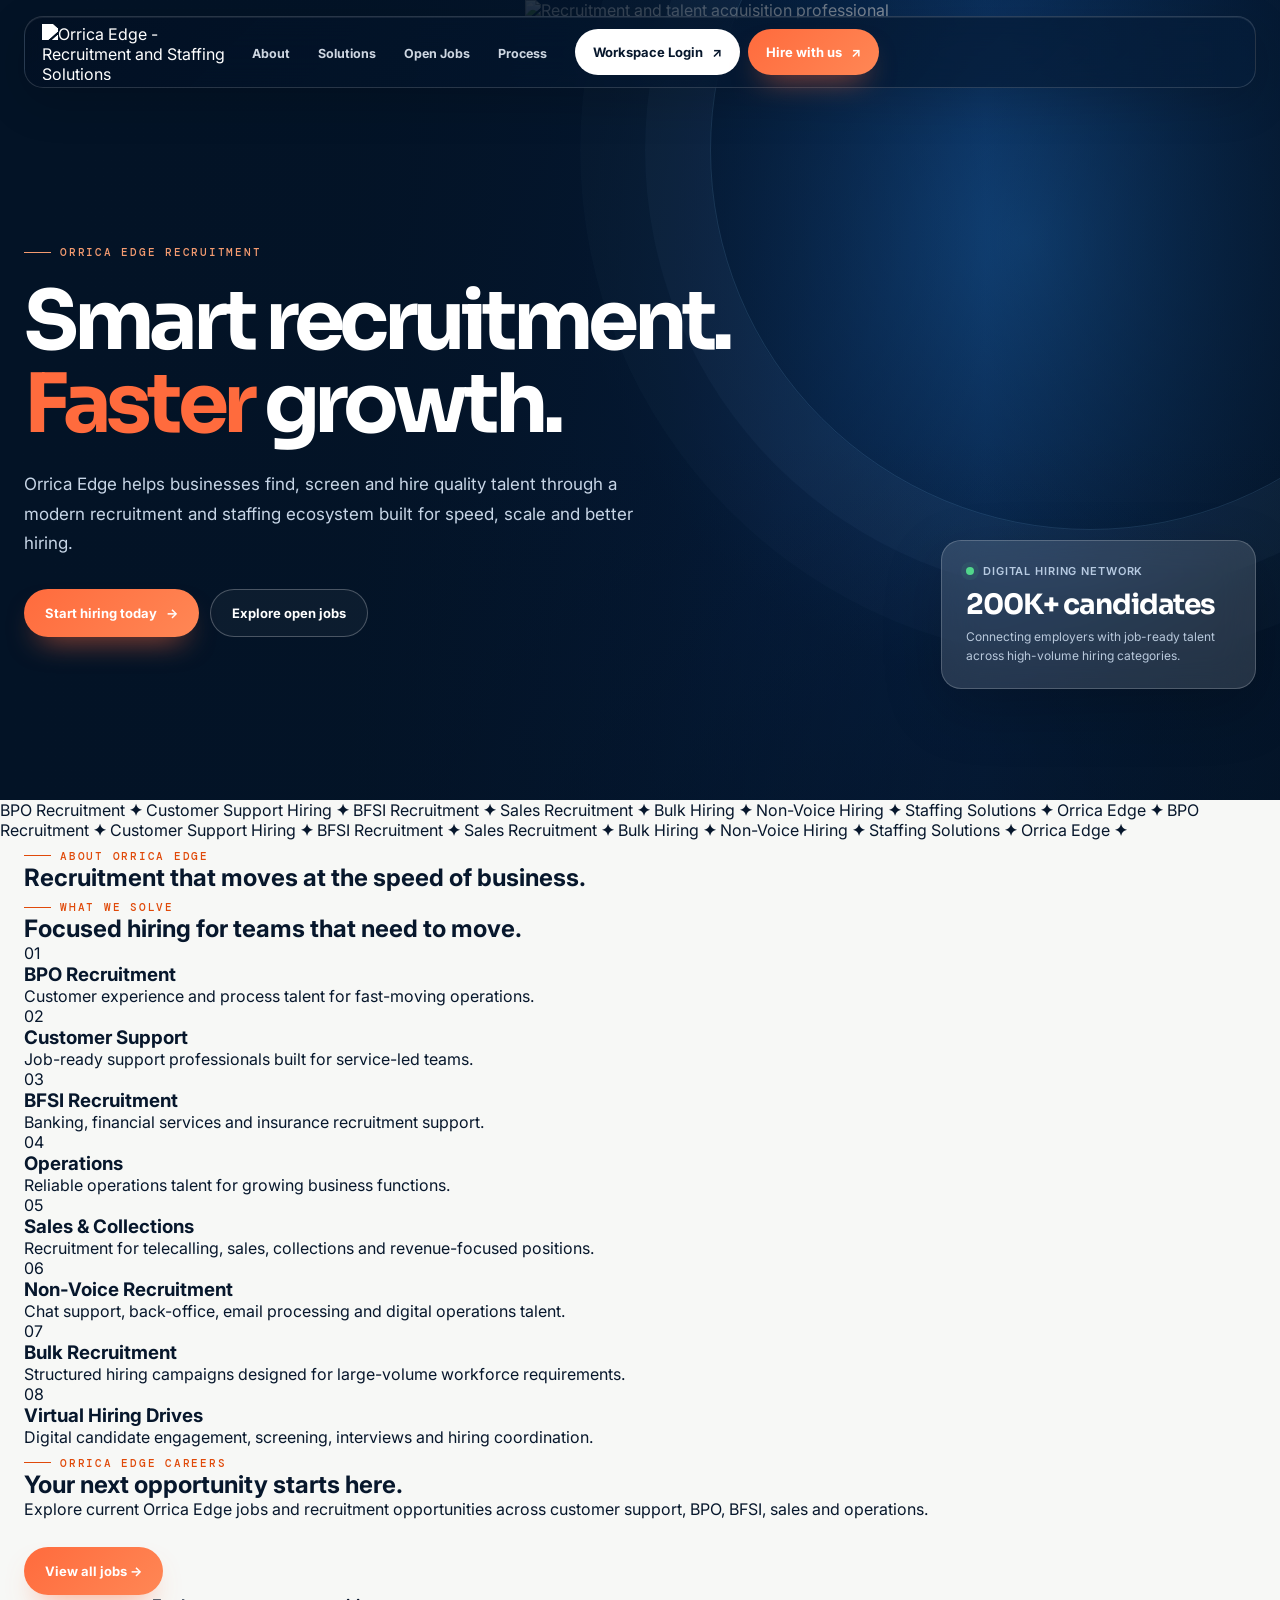
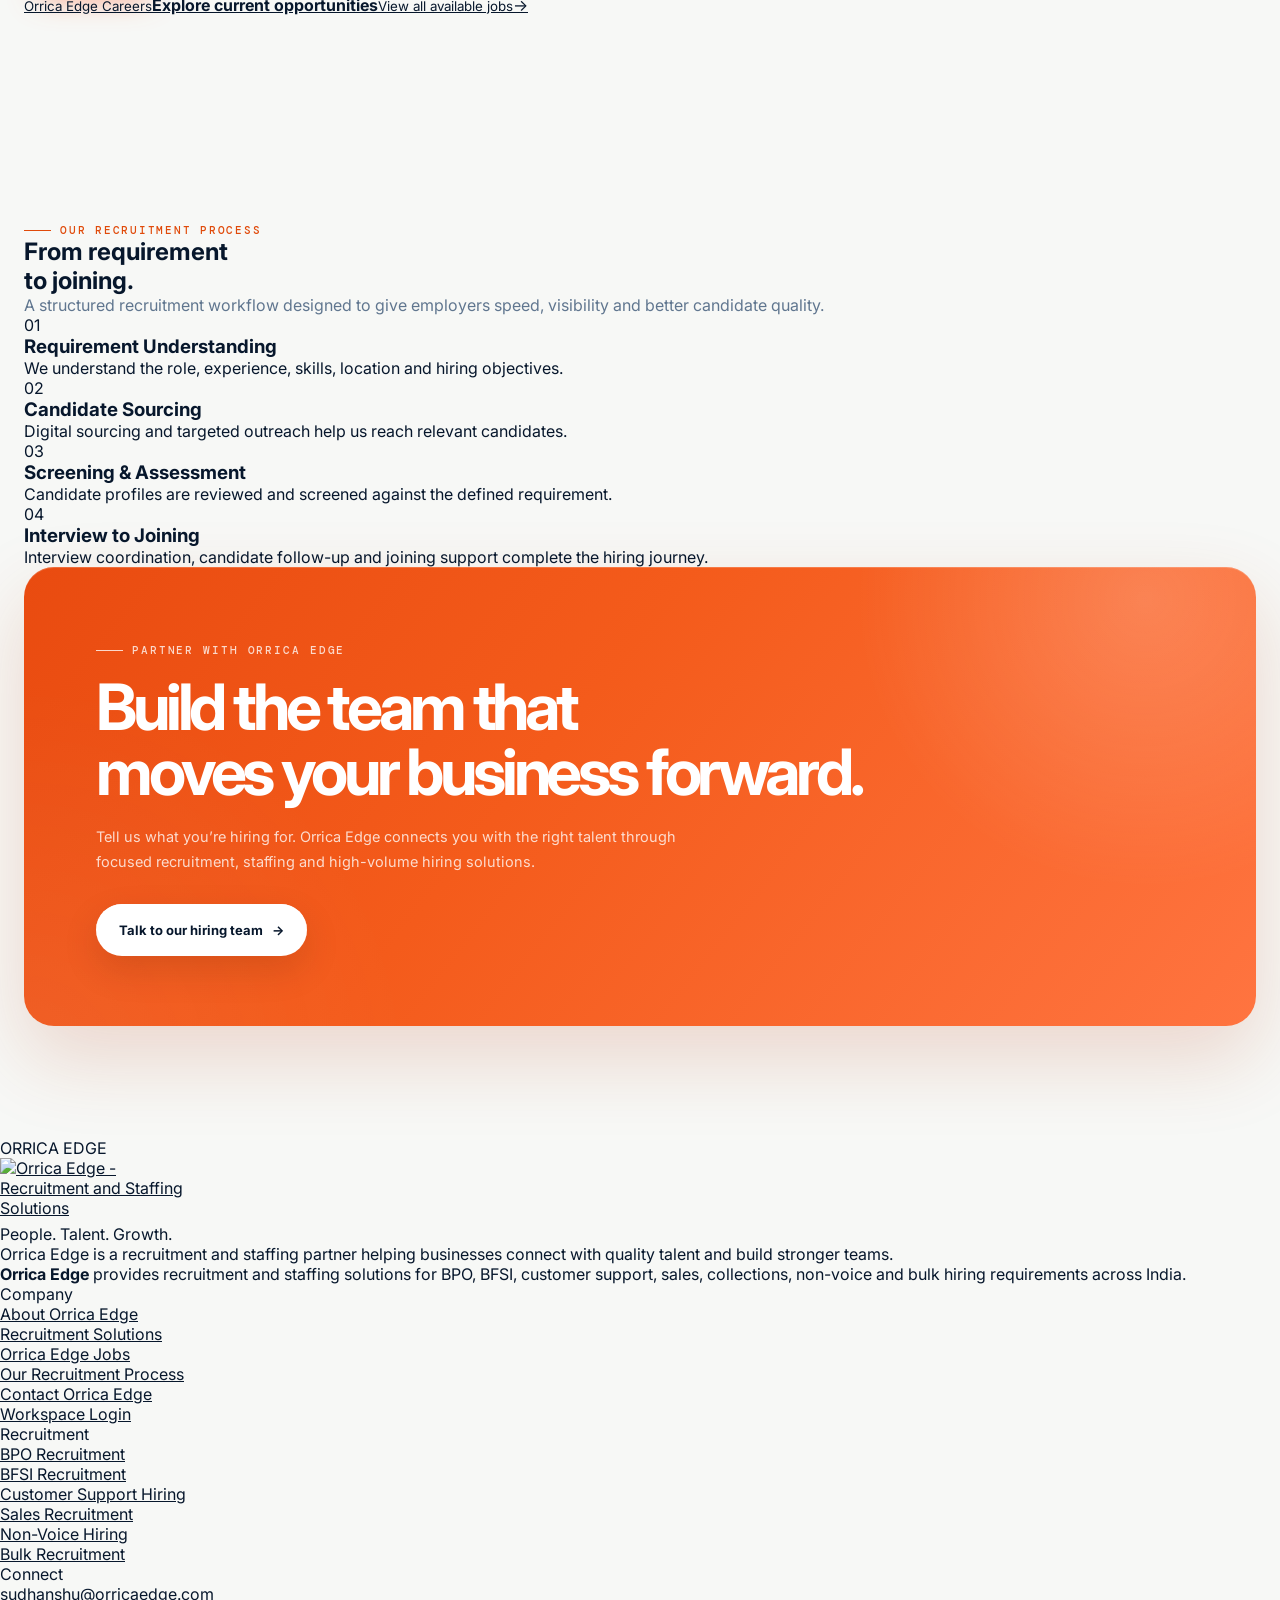
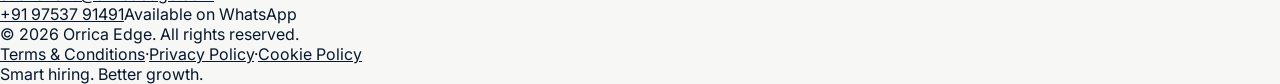
==== commit 8f54a04d: "Fix homepage jobs links and header alignment" ====
--- a/orrica-edge-home/index.html
+++ b/orrica-edge-home/index.html
@@ -198,5501 +198,340 @@
     ========================================================== */
 
     :root {
-
-      --navy:
-        #031326;
-
-      --navy-2:
-        #061a33;
-
-      --blue:
-        #0b2f5b;
-
-      --blue-2:
-        #123d74;
-
-      --orange:
-        #ff6b3d;
-
-      --orange-light:
-        #ff8755;
-
-      --cream:
-        #f7f8f6;
-
-      --soft:
-        #edf3f8;
-
-      --white:
-        #ffffff;
-
-      --ink:
-        #07172c;
-
-      --muted:
-        #6e8199;
-
-      --footer:
-        #070d1c;
-
-      --footer-muted:
-        #8c96b4;
-
-      --border:
-        rgba(7, 36, 69, 0.13);
-
-      --ease:
-        cubic-bezier(.2,.7,.2,1);
-
+      --navy:#031326;
+      --navy-2:#061a33;
+      --blue:#0b2f5b;
+      --blue-2:#123d74;
+      --orange:#ff6b3d;
+      --orange-light:#ff8755;
+      --cream:#f7f8f6;
+      --soft:#edf3f8;
+      --white:#ffffff;
+      --ink:#07172c;
+      --muted:#6e8199;
+      --footer:#070d1c;
+      --footer-muted:#8c96b4;
+      --border:rgba(7,36,69,.13);
+      --ease:cubic-bezier(.2,.7,.2,1);
     }
 
-
-    /* =========================================================
-       RESET
-    ========================================================== */
-
-    *,
-    *::before,
-    *::after {
-
-      box-sizing:
-        border-box;
-
-      margin:
-        0;
-
-      padding:
-        0;
-
+    *,*::before,*::after{box-sizing:border-box;margin:0;padding:0}
+    html{scroll-behavior:smooth;scroll-padding-top:100px}
+    body{min-height:100vh;background:var(--cream);color:var(--ink);font-family:Inter,Arial,sans-serif;-webkit-font-smoothing:antialiased;overflow-x:hidden}
+    img{max-width:100%;display:block}
+    a{color:inherit}
+    button,a{-webkit-tap-highlight-color:transparent}
+    :focus-visible{outline:3px solid var(--orange);outline-offset:4px}
+
+    .container{width:min(1240px,calc(100% - 48px));margin:0 auto}
+    .eyebrow{display:inline-flex;align-items:center;gap:9px;color:#f49b70;font:500 11px "DM Mono",monospace;letter-spacing:.16em;text-transform:uppercase}
+    .eyebrow::before{content:"";width:27px;height:1px;background:currentColor}
+
+    .button{display:inline-flex;align-items:center;justify-content:center;gap:9px;min-height:48px;padding:0 21px;border:0;border-radius:999px;text-decoration:none;font:700 13px Inter,sans-serif;white-space:nowrap;cursor:pointer;transition:transform .22s var(--ease),box-shadow .22s ease,background .22s ease}
+    .button:hover{transform:translateY(-3px)}
+    .button.orange{color:#fff;background:linear-gradient(135deg,var(--orange),var(--orange-light));box-shadow:0 15px 30px -14px rgba(255,107,61,.75)}
+    .button.orange:hover{box-shadow:0 19px 38px -13px rgba(255,107,61,.85)}
+    .button.light{color:var(--ink);background:#fff}
+    .button.outline{color:#fff;border:1px solid rgba(255,255,255,.25);background:rgba(255,255,255,.04)}
+
+    /* =========================================================
+       HEADER
+    ========================================================== */
+    .site-header{position:absolute;top:0;left:0;right:0;z-index:20;padding:16px 0}
+    .site-header .container{width:min(1320px,calc(100% - 48px))}
+    .nav{min-height:72px;display:flex;align-items:center;gap:20px;padding:6px 9px 6px 17px;border:1px solid rgba(255,255,255,.15);border-radius:19px;background:linear-gradient(135deg,rgba(2,16,35,.82),rgba(5,29,58,.68));backdrop-filter:blur(18px);-webkit-backdrop-filter:blur(18px);box-shadow:0 14px 45px rgba(0,0,0,.16),inset 0 1px 0 rgba(255,255,255,.075)}
+    .brand-link{display:inline-flex;align-items:center;flex-shrink:0;text-decoration:none}
+    .brand-logo{width:190px;height:56px;max-width:none;object-fit:contain;object-position:left center;display:block;filter:brightness(0) invert(1);transform:none;transition:transform .22s var(--ease),filter .22s ease}
+    .brand-link:hover .brand-logo{transform:scale(1.018);filter:brightness(0) invert(1) brightness(1.045)}
+    .nav-links{display:flex;align-items:center;gap:28px;margin-left:auto;list-style:none}
+    .nav-links a{position:relative;padding:10px 0;color:rgba(235,243,252,.88);font-size:12.5px;font-weight:700;text-decoration:none;transition:color .22s ease,transform .22s var(--ease)}
+    .nav-links a::after{content:"";position:absolute;left:0;right:100%;bottom:3px;height:2px;border-radius:99px;background:var(--orange);transition:right .25s var(--ease)}
+    .nav-links a:hover{color:#fff;transform:translateY(-1px)}
+    .nav-links a:hover::after{right:0}
+    .nav-actions{display:flex;align-items:center;gap:8px;margin-left:8px}
+    .nav-actions .button{min-height:46px;padding:0 18px}
+
+    /* =========================================================
+       HERO
+    ========================================================== */
+    .hero{position:relative;min-height:800px;display:flex;align-items:center;overflow:hidden;color:#fff;background:radial-gradient(circle at 80% 30%,rgba(28,103,176,.6),transparent 38%),linear-gradient(115deg,#031326 5%,#082653 62%,#061a33 100%)}
+    .hero-image{position:absolute;inset:0 0 0 auto;width:59%;height:100%;z-index:0;object-fit:cover;object-position:center;opacity:.8;filter:saturate(.82) contrast(1.05)}
+    .hero-overlay{position:absolute;inset:0;z-index:1;background:linear-gradient(90deg,#031326 0%,rgba(3,19,38,.97) 27%,rgba(3,19,38,.72) 52%,rgba(3,19,38,.24) 77%,rgba(3,19,38,.72) 100%)}
+    .hero-overlay::after{content:"";position:absolute;inset:0;background:linear-gradient(0deg,rgba(3,19,38,.45),transparent 45%)}
+    .hero-ring{position:absolute;width:760px;height:760px;right:-190px;top:-230px;z-index:1;border:1px solid rgba(145,204,255,.14);border-radius:50%;box-shadow:0 0 0 65px rgba(145,204,255,.035),0 0 0 130px rgba(145,204,255,.02);pointer-events:none}
+    .hero-content{position:relative;z-index:3;padding:164px 0 90px}
+    .hero h1{max-width:880px;margin:22px 0 23px;font-family:Sora,Inter,sans-serif;font-size:clamp(48px,6.4vw,86px);line-height:1.01;letter-spacing:-.065em}
+    .hero h1 span{color:var(--orange)}
+    .hero-description{max-width:650px;color:#c7d5e6;font-size:17px;line-height:1.75}
+    .hero-actions{display:flex;align-items:center;gap:11px;margin-top:30px}
+    .hero-card{position:absolute;right:0;bottom:38px;width:315px;padding:23px 24px;border:1px solid rgba(255,255,255,.2);border-radius:20px;background:rgba(255,255,255,.13);backdrop-filter:blur(18px);-webkit-backdrop-filter:blur(18px);box-shadow:0 20px 60px rgba(0,0,0,.2)}
+    .hero-card-label{display:flex;align-items:center;gap:9px;color:#b7cae1;font:600 11px Inter,sans-serif;text-transform:uppercase;letter-spacing:.08em}
+    .live-dot{width:8px;height:8px;border-radius:50%;background:#51d68b;box-shadow:0 0 0 5px rgba(81,214,139,.08)}
+    .hero-card strong{display:block;margin:9px 0 5px;font-family:Sora,sans-serif;font-size:28px;letter-spacing:-.04em}
+    .hero-card p{color:#b9c9dc;font-size:12px;line-height:1.6}
+
+    /* =========================================================
+       HOMEPAGE JOBS
+    ========================================================== */
+    #home-jobs{min-height:220px}
+    #home-jobs .job{cursor:pointer}
+    #home-jobs .job strong{color:var(--ink)}
+    #home-jobs .job:hover .job-arrow{transform:translateX(4px)}
+    #home-jobs .job-arrow{transition:transform .22s var(--ease)}
+
+    /* =========================================================
+       PREMIUM CTA
+    ========================================================== */
+    .cta{width:min(1240px,calc(100% - 48px));min-height:410px;margin:0 auto 112px;padding:68px 72px 70px;border-radius:30px;background:radial-gradient(circle at 91% 7%,rgba(255,255,255,.18),transparent 24%),radial-gradient(circle at 0% 110%,rgba(255,255,255,.07),transparent 29%),linear-gradient(128deg,#e94b10 0%,#f45b1b 42%,#ff7440 100%);box-shadow:0 32px 80px rgba(182,62,17,.18),inset 0 1px 0 rgba(255,255,255,.18)}
+    .cta-content{max-width:850px}
+    .cta .eyebrow{margin-bottom:0;color:rgba(255,255,255,.78);font-size:10.5px;letter-spacing:.18em}
+    .cta h2{max-width:800px;margin:18px 0 21px;font-size:clamp(44px,5vw,66px);line-height:1.01;letter-spacing:-.065em;text-wrap:balance}
+    .cta h2 span{display:block;color:#fff}
+    .cta-description{max-width:610px;margin-bottom:29px;color:rgba(255,255,255,.78);font-size:14.5px;line-height:1.72}
+    .cta .button.light{min-height:52px;padding:0 23px;box-shadow:0 14px 35px rgba(88,28,7,.16),inset 0 1px 0 rgba(255,255,255,.9)}
+    .cta::after{right:-25px;top:-105px;font-size:330px;color:rgba(255,255,255,.085)}
+
+    /* =========================================================
+       FOOTER LOGO
+    ========================================================== */
+    .footer-logo{width:205px;height:66px;max-width:none;object-fit:contain;object-position:left center;display:block}
+    .footer-brand-link:hover .footer-logo{transform:scale(1.018);filter:brightness(1.045)}
+
+    /* =========================================================
+       RESPONSIVE
+    ========================================================== */
+    @media(max-width:1000px){
+      .site-header .container{width:min(1280px,calc(100% - 40px))}
+      .brand-logo{width:182px;height:55px}
+      .nav-actions{margin-left:auto}
+      .hero-card{right:20px}
+      .cta{padding:62px 54px 64px}
+      .cta h2{max-width:730px;font-size:clamp(42px,6vw,60px)}
     }
-
-
-    html {
-
-      scroll-behavior:
-        smooth;
-
-      scroll-padding-top:
-        100px;
-
+    @media(max-width:760px){
+      .site-header{padding:11px 0}
+      .site-header .container{width:calc(100% - 24px)}
+      .nav{min-height:62px;padding:5px 7px 5px 10px;border-radius:16px;gap:8px}
+      .brand-logo{width:151px;height:48px}
+      .nav-links{gap:16px}
+      .nav-links a{font-size:11px}
+      .nav-actions{gap:6px;margin-left:auto}
+      .nav-actions .button{min-height:42px;padding:0 13px;font-size:10.5px}
+      .nav-actions .hire{display:none}
+      .hero{min-height:760px}
+      .hero-content{padding-top:142px}
+      .hero-image{width:100%;opacity:.48}
+      .hero-overlay{background:linear-gradient(90deg,rgba(3,19,38,.98),rgba(3,19,38,.78) 70%,rgba(3,19,38,.68))}
+      .hero h1{font-size:clamp(43px,10.8vw,61px)}
+      .hero-description{font-size:15px}
+      .hero-card{position:relative;right:auto;bottom:auto;width:min(315px,100%);margin-top:30px}
+      .cta{width:calc(100% - 24px);min-height:0;margin-bottom:72px;padding:48px 25px 51px;border-radius:23px}
+      .cta-content{max-width:100%}
+      .cta h2{max-width:100%;margin:16px 0 18px;font-size:clamp(37px,10.5vw,52px);line-height:1;letter-spacing:-.06em}
+      .cta-description{max-width:100%;margin-bottom:26px;font-size:13.5px;line-height:1.72}
+      .cta .button.light{min-height:50px}
+      .cta::after{right:-58px;top:-42px;font-size:205px}
+      .footer-logo{width:184px;height:60px}
     }
-
-
-    body {
-
-      min-height:
-        100vh;
-
-      background:
-        var(--cream);
-
-      color:
-        var(--ink);
-
-      font-family:
-        Inter,
-        Arial,
-        sans-serif;
-
-      -webkit-font-smoothing:
-        antialiased;
-
-      overflow-x:
-        hidden;
-
+    @media(max-width:430px){
+      .brand-logo{width:143px;height:46px}
+      .nav-links{gap:11px}
+      .nav-links a:nth-child(1),.nav-links a:nth-child(4){display:none}
+      .cta{padding:44px 22px 47px}
+      .cta h2{font-size:38px}
+      .footer-logo{width:178px;height:58px}
     }
-
-
-    img {
-
-      max-width:
-        100%;
-
-      display:
-        block;
-
+    @media(prefers-reduced-motion:reduce){
+      *,*::before,*::after{scroll-behavior:auto!important;animation-duration:.01ms!important;animation-iteration-count:1!important;transition-duration:.01ms!important}
+      .brand-link:hover .brand-logo,.footer-brand-link:hover .footer-logo{transform:none}
     }
 
-
-    a {
-
-      color:
-        inherit;
-
-    }
-
-
-    button,
-    a {
-
-      -webkit-tap-highlight-color:
-        transparent;
-
-    }
-
-
-    :focus-visible {
-
-      outline:
-        3px solid var(--orange);
-
-      outline-offset:
-        4px;
-
-    }
-
-
-    /* =========================================================
-       GLOBAL
-    ========================================================== */
-
-    .container {
-
-      width:
-        min(
-          1240px,
-          calc(100% - 48px)
-        );
-
-      margin:
-        0 auto;
-
-    }
-
-
-    .eyebrow {
-
-      display:
-        inline-flex;
-
-      align-items:
-        center;
-
-      gap:
-        9px;
-
-      color:
-        #f49b70;
-
-      font:
-        500 11px
-        "DM Mono",
-        monospace;
-
-      letter-spacing:
-        .16em;
-
-      text-transform:
-        uppercase;
-
-    }
-
-
-    .eyebrow::before {
-
-      content:
-        "";
-
-      width:
-        27px;
-
-      height:
-        1px;
-
-      background:
-        currentColor;
-
-    }
-
-
-    .button {
-
-      display:
-        inline-flex;
-
-      align-items:
-        center;
-
-      justify-content:
-        center;
-
-      gap:
-        9px;
-
-      min-height:
-        48px;
-
-      padding:
-        0 21px;
-
-      border:
-        0;
-
-      border-radius:
-        999px;
-
-      text-decoration:
-        none;
-
-      font:
-        700 13px
-        Inter,
-        sans-serif;
-
-      white-space:
-        nowrap;
-
-      cursor:
-        pointer;
-
-      transition:
-        transform .22s var(--ease),
-        box-shadow .22s ease,
-        background .22s ease;
-
-    }
-
-
-    .button:hover {
-
-      transform:
-        translateY(-3px);
-
-    }
-
-
-    .button.orange {
-
-      color:
-        #fff;
-
-      background:
-        linear-gradient(
-          135deg,
-          var(--orange),
-          var(--orange-light)
-        );
-
-      box-shadow:
-        0 15px 30px -14px
-        rgba(255,107,61,.75);
-
-    }
-
-
-    .button.orange:hover {
-
-      box-shadow:
-        0 19px 38px -13px
-        rgba(255,107,61,.85);
-
-    }
-
-
-    .button.light {
-
-      color:
-        var(--ink);
-
-      background:
-        #fff;
-
-    }
-
-
-    .button.outline {
-
-      color:
-        #fff;
-
-      border:
-        1px solid
-        rgba(255,255,255,.25);
-
-      background:
-        rgba(255,255,255,.04);
-
-    }
-
-
-    /* =========================================================
-       NAVBAR
-    ========================================================== */
-
-    .site-header {
-
-      position:
-        absolute;
-
-      top:
-        0;
-
-      left:
-        0;
-
-      right:
-        0;
-
-      z-index:
-        20;
-
-      padding:
-        20px 0;
-
-    }
-
-
-    .nav {
-
-      min-height:
-        68px;
-
-      display:
-        flex;
-
-      align-items:
-        center;
-
-      gap:
-        20px;
-
-      padding:
-        7px 9px 7px 15px;
-
-      border:
-        1px solid
-        rgba(255,255,255,.11);
-
-      border-radius:
-        18px;
-
-      background:
-        rgba(3,19,38,.36);
-
-      backdrop-filter:
-        blur(18px);
-
-      -webkit-backdrop-filter:
-        blur(18px);
-
-    }
-
-
-    .brand-link {
-
-      display:
-        inline-flex;
-
-      align-items:
-        center;
-
-      flex-shrink:
-        0;
-
-      text-decoration:
-        none;
-
-    }
-
-
-    /*
-      ORIGINAL LOGO
-      IMPORTANT:
-      Root path is "/" so clicking logo NEVER sends user
-      to a "#home" route.
-    */
-
-    .brand-logo {
-
-      width:
-        170px;
-
-      height:
-        54px;
-
-      object-fit:
-        contain;
-
-      object-position:
-        left center;
-
-    }
-
-
-    .nav-links {
-
-      display:
-        flex;
-
-      align-items:
-        center;
-
-      gap:
-        29px;
-
-      margin-left:
-        auto;
-
-      list-style:
-        none;
-
-    }
-
-
-    .nav-links a {
-
-      color:
-        #d9e7fa;
-
-      font-size:
-        13px;
-
-      font-weight:
-        700;
-
-      text-decoration:
-        none;
-
-      transition:
-        color .2s ease;
-
-    }
-
-
-    .nav-links a:hover {
-
-      color:
-        #fff;
-
-    }
-
-
-    .nav-actions {
-
-      display:
-        flex;
-
-      align-items:
-        center;
-
-      gap:
-        9px;
-
-    }
-
-
-    /* =========================================================
-       HERO
-    ========================================================== */
-
-    .hero {
-
-      position:
-        relative;
-
-      min-height:
-        810px;
-
-      display:
-        flex;
-
-      align-items:
-        center;
-
-      overflow:
-        hidden;
-
-      color:
-        #fff;
-
-      background:
-        radial-gradient(
-          circle at 80% 30%,
-          rgba(28,103,176,.6),
-          transparent 38%
-        ),
-        linear-gradient(
-          115deg,
-          #031326 5%,
-          #082653 62%,
-          #061a33 100%
-        );
-
-    }
-
-
-    .hero-image {
-
-      position:
-        absolute;
-
-      inset:
-        0 0 0 auto;
-
-      width:
-        59%;
-
-      height:
-        100%;
-
-      z-index:
-        0;
-
-      object-fit:
-        cover;
-
-      object-position:
-        center;
-
-      opacity:
-        .8;
-
-      filter:
-        saturate(.82)
-        contrast(1.05);
-
-      animation:
-        heroZoom
-        16s
-        ease-in-out
-        infinite
-        alternate;
-
-    }
-
-
-    .hero-overlay {
-
-      position:
-        absolute;
-
-      inset:
-        0;
-
-      z-index:
-        1;
-
-      background:
-        linear-gradient(
-          90deg,
-          #031326 0%,
-          rgba(3,19,38,.97) 27%,
-          rgba(3,19,38,.72) 52%,
-          rgba(3,19,38,.24) 77%,
-          rgba(3,19,38,.72) 100%
-        );
-
-    }
-
-
-    .hero-overlay::after {
-
-      content:
-        "";
-
-      position:
-        absolute;
-
-      inset:
-        0;
-
-      background:
-        linear-gradient(
-          0deg,
-          rgba(3,19,38,.45),
-          transparent 45%
-        );
-
-    }
-
-
-    .hero-ring {
-
-      position:
-        absolute;
-
-      width:
-        760px;
-
-      height:
-        760px;
-
-      right:
-        -190px;
-
-      top:
-        -230px;
-
-      z-index:
-        1;
-
-      border:
-        1px solid
-        rgba(145,204,255,.14);
-
-      border-radius:
-        50%;
-
-      box-shadow:
-        0 0 0 65px
-        rgba(145,204,255,.035),
-        0 0 0 130px
-        rgba(145,204,255,.02);
-
-      pointer-events:
-        none;
-
-    }
-
-
-    .hero-content {
-
-      position:
-        relative;
-
-      z-index:
-        3;
-
-      padding:
-        170px 0 90px;
-
-    }
-
-
-    .hero h1 {
-
-      max-width:
-        880px;
-
-      margin:
-        22px 0 23px;
-
-      font-family:
-        Sora,
-        Inter,
-        sans-serif;
-
-      font-size:
-        clamp(
-          48px,
-          6.4vw,
-          86px
-        );
-
-      line-height:
-        1.01;
-
-      letter-spacing:
-        -.065em;
-
-    }
-
-
-    .hero h1 span {
-
-      color:
-        var(--orange);
-
-    }
-
-
-    .hero-description {
-
-      max-width:
-        620px;
-
-      color:
-        #c0d1e6;
-
-      font-size:
-        17px;
-
-      line-height:
-        1.75;
-
-      margin-bottom:
-        32px;
-
-    }
-
-
-    .hero-actions {
-
-      display:
-        flex;
-
-      flex-wrap:
-        wrap;
-
-      gap:
-        12px;
-
-    }
-
-
-    .hero-card {
-
-      position:
-        absolute;
-
-      right:
-        0;
-
-      bottom:
-        75px;
-
-      width:
-        295px;
-
-      padding:
-        22px;
-
-      border:
-        1px solid
-        rgba(255,255,255,.17);
-
-      border-radius:
-        18px;
-
-      background:
-        rgba(255,255,255,.085);
-
-      backdrop-filter:
-        blur(14px);
-
-      -webkit-backdrop-filter:
-        blur(14px);
-
-      box-shadow:
-        0 25px 75px
-        rgba(0,0,0,.2);
-
-      animation:
-        floatCard
-        5s
-        ease-in-out
-        infinite;
-
-    }
-
-
-    .hero-card-label {
-
-      display:
-        block;
-
-      color:
-        #a9c7e7;
-
-      font-size:
-        11px;
-
-      font-weight:
-        700;
-
-      letter-spacing:
-        .1em;
-
-      text-transform:
-        uppercase;
-
-    }
-
-
-    .live-dot {
-
-      display:
-        inline-block;
-
-      width:
-        8px;
-
-      height:
-        8px;
-
-      margin-right:
-        7px;
-
-      border-radius:
-        50%;
-
-      background:
-        #55d28c;
-
-      box-shadow:
-        0 0 0 0
-        rgba(85,210,140,.5);
-
-      animation:
-        pulse
-        2s
-        infinite;
-
-    }
-
-
-    .hero-card strong {
-
-      display:
-        block;
-
-      margin-top:
-        9px;
-
-      font-family:
-        Sora;
-
-      font-size:
-        30px;
-
-      letter-spacing:
-        -.06em;
-
-    }
-
-
-    .hero-card p {
-
-      margin-top:
-        6px;
-
-      color:
-        #aec4dd;
-
-      font-size:
-        12px;
-
-      line-height:
-        1.55;
-
-    }
-
-
-    /* =========================================================
-       TICKER
-    ========================================================== */
-
-    .ticker {
-
-      overflow:
-        hidden;
-
-      white-space:
-        nowrap;
-
-      color:
-        #dcecff;
-
-      background:
-        #09254a;
-
-      border-top:
-        1px solid
-        rgba(255,255,255,.08);
-
-      border-bottom:
-        1px solid
-        rgba(255,255,255,.08);
-
-    }
-
-
-    .ticker-track {
-
-      display:
-        inline-block;
-
-      padding:
-        17px 0;
-
-      font:
-        500 11px
-        "DM Mono",
-        monospace;
-
-      letter-spacing:
-        .11em;
-
-      text-transform:
-        uppercase;
-
-      animation:
-        marquee
-        28s
-        linear
-        infinite;
-
-    }
-
-
-    .ticker-track b {
-
-      padding:
-        0 22px;
-
-      color:
-        var(--orange);
-
-      font-size:
-        15px;
-
-    }
-
-
-    /* =========================================================
-       GENERAL SECTIONS
-    ========================================================== */
-
-    section:not(.hero) {
-
-      padding:
-        115px 0;
-
-    }
-
-
-    .section-grid {
-
-      display:
-        grid;
-
-      grid-template-columns:
-        .82fr 1.18fr;
-
-      gap:
-        95px;
-
-      align-items:
-        start;
-
-    }
-
-
-    .section-heading {
-
-      font-family:
-        Sora,
-        Inter,
-        sans-serif;
-
-      font-size:
-        clamp(
-          35px,
-          4vw,
-          57px
-        );
-
-      line-height:
-        1.06;
-
-      letter-spacing:
-        -.065em;
-
-      margin-top:
-        14px;
-
-    }
-
-
-    .section-copy {
-
-      padding-top:
-        20px;
-
-      color:
-        #566c86;
-
-      font-size:
-        16px;
-
-      line-height:
-        1.85;
-
-    }
-
-
-    /* =========================================================
-       STATS
-    ========================================================== */
-
-    .stats {
-
-      display:
-        grid;
-
-      grid-template-columns:
-        repeat(4,1fr);
-
-      margin-top:
-        52px;
-
-      border-top:
-        1px solid var(--border);
-
-      border-bottom:
-        1px solid var(--border);
-
-    }
-
-
-    .stat {
-
-      padding:
-        29px 18px 27px 0;
-
-      border-right:
-        1px solid var(--border);
-
-    }
-
-
-    .stat + .stat {
-
-      padding-left:
-        22px;
-
-    }
-
-
-    .stat:last-child {
-
-      border-right:
-        0;
-
-    }
-
-
-    .stat strong {
-
-      display:
-        block;
-
-      font-family:
-        Sora;
-
-      font-size:
-        31px;
-
-      letter-spacing:
-        -.06em;
-
-    }
-
-
-    .stat span {
-
-      display:
-        block;
-
-      margin-top:
-        6px;
-
-      color:
-        #6f8299;
-
-      font-size:
-        12px;
-
-      font-weight:
-        600;
-
-      line-height:
-        1.45;
-
-    }
-
-
-    /* =========================================================
-       SOLUTIONS
-    ========================================================== */
-
-    .solutions {
-
-      position:
-        relative;
-
-      overflow:
-        hidden;
-
-      color:
-        #fff;
-
-      background:
-        #061a33;
-
-    }
-
-
-    .solutions::before {
-
-      content:
-        "";
-
-      position:
-        absolute;
-
-      width:
-        650px;
-
-      height:
-        650px;
-
-      right:
-        -180px;
-
-      bottom:
-        -300px;
-
-      border-radius:
-        50%;
-
-      background:
-        rgba(18,61,116,.55);
-
-      filter:
-        blur(10px);
-
-    }
-
-
-    .solutions-header {
-
-      position:
-        relative;
-
-      display:
-        flex;
-
-      align-items:
-        flex-end;
-
-      justify-content:
-        space-between;
-
-      gap:
-        35px;
-
-    }
-
-
-    .solutions-header p {
-
-      max-width:
-        470px;
-
-      color:
-        #a9c0dc;
-
-      font-size:
-        15px;
-
-      line-height:
-        1.75;
-
-    }
-
-
-    .solutions-grid {
-
-      position:
-        relative;
-
-      display:
-        grid;
-
-      grid-template-columns:
-        repeat(4,1fr);
-
-      margin-top:
-        57px;
-
-      border-top:
-        1px solid
-        rgba(255,255,255,.14);
-
-      border-left:
-        1px solid
-        rgba(255,255,255,.14);
-
-    }
-
-
-    .solution {
-
-      min-height:
-        220px;
-
-      padding:
-        30px 24px;
-
-      border-right:
-        1px solid
-        rgba(255,255,255,.14);
-
-      border-bottom:
-        1px solid
-        rgba(255,255,255,.14);
-
-      transition:
-        transform .25s var(--ease),
-        background .25s ease;
-
-    }
-
-
-    .solution:hover {
-
-      transform:
-        translateY(-7px);
-
-      background:
-        #113868;
-
-    }
-
-
-    .solution-number {
-
-      color:
-        #ff8b5a;
-
-      font:
-        500 11px
-        "DM Mono",
-        monospace;
-
-    }
-
-
-    .solution h3 {
-
-      margin:
-        40px 0 9px;
-
-      font-family:
-        Sora;
-
-      font-size:
-        17px;
-
-      letter-spacing:
-        -.035em;
-
-    }
-
-
-    .solution p {
-
-      color:
-        #a8c0dc;
-
-      font-size:
-        12px;
-
-      line-height:
-        1.65;
-
-    }
-
-
-    /* =========================================================
-       JOBS
-    ========================================================== */
-
-    .jobs-section {
-
-      background:
-        var(--soft);
-
-    }
-
-
-    .jobs-grid {
-
-      display:
-        grid;
-
-      grid-template-columns:
-        .85fr 1.15fr;
-
-      gap:
-        80px;
-
-      align-items:
-        start;
-
-    }
-
-
-    .jobs-intro p {
-
-      margin-top:
-        20px;
-
-      color:
-        #60768f;
-
-      font-size:
-        15px;
-
-      line-height:
-        1.75;
-
-    }
-
-
-    .jobs-list {
-
-      border-top:
-        1px solid var(--border);
-
-    }
-
-
-    .job {
-
-      display:
-        flex;
-
-      align-items:
-        center;
-
-      justify-content:
-        space-between;
-
-      gap:
-        20px;
-
-      padding:
-        22px 0;
-
-      border-bottom:
-        1px solid var(--border);
-
-      text-decoration:
-        none;
-
-      transition:
-        transform .22s var(--ease);
-
-    }
-
-
-    .job:hover {
-
-      transform:
-        translateX(8px);
-
-    }
-
-
-    .job small {
-
-      color:
-        #6e8299;
-
-      font:
-        500 11px
-        "DM Mono",
-        monospace;
-
-    }
-
-
-    .job strong {
-
-      display:
-        block;
-
-      margin:
-        6px 0;
-
-      font-family:
-        Sora;
-
-      font-size:
-        17px;
-
-      letter-spacing:
-        -.035em;
-
-    }
-
-
-    .job-arrow {
-
-      color:
-        var(--orange);
-
-      font-size:
-        24px;
-
-      flex-shrink:
-        0;
-
-    }
-
-
-    .job-empty {
-
-      padding:
-        28px 0;
-
-      color:
-        #6e8299;
-
-      font-size:
-        14px;
-
-    }
-
-
-    /* =========================================================
-       PROCESS
-    ========================================================== */
-
-    .process-grid {
-
-      display:
-        grid;
-
-      grid-template-columns:
-        1fr 1fr;
-
-      gap:
-        20px;
-
-      margin-top:
-        54px;
-
-    }
-
-
-    .process-card {
-
-      display:
-        flex;
-
-      align-items:
-        flex-start;
-
-      gap:
-        19px;
-
-      padding:
-        28px;
-
-      border:
-        1px solid
-        #e5ebf1;
-
-      border-radius:
-        15px;
-
-      background:
-        #fff;
-
-      transition:
-        transform .25s var(--ease),
-        box-shadow .25s ease;
-
-    }
-
-
-    .process-card:hover {
-
-      transform:
-        translateX(7px);
-
-      box-shadow:
-        0 17px 42px
-        rgba(5,36,75,.09);
-
-    }
-
-
-    .process-number {
-
-      color:
-        var(--orange);
-
-      font:
-        500 12px
-        "DM Mono",
-        monospace;
-
-    }
-
-
-    .process-card h3 {
-
-      margin-bottom:
-        7px;
-
-      font-family:
-        Sora;
-
-      font-size:
-        16px;
-
-      letter-spacing:
-        -.035em;
-
-    }
-
-
-    .process-card p {
-
-      color:
-        #70849c;
-
-      font-size:
-        12px;
-
-      line-height:
-        1.65;
-
-    }
-
-
-    /* =========================================================
-       PREMIUM CTA
-    ========================================================== */
-
-    .cta {
-
-      position: relative;
-      isolation: isolate;
-
-      width: min(1240px, calc(100% - 48px));
-      min-height: 430px;
-
-      margin: 0 auto 115px;
-      padding: 78px 78px 76px;
-
-      overflow: hidden;
-      border-radius: 28px;
-
-      color: #fff;
-
-      background:
-        radial-gradient(
-          circle at 86% 16%,
-          rgba(255,255,255,.20),
-          transparent 23%
-        ),
-        radial-gradient(
-          circle at 5% 110%,
-          rgba(255,255,255,.08),
-          transparent 32%
-        ),
-        linear-gradient(
-          135deg,
-          #f45112 0%,
-          #ff6525 52%,
-          #ff7740 100%
-        );
-
-      box-shadow:
-        0 30px 85px rgba(196,72,21,.18);
-
-      transform: translateZ(0);
-    }
-
-    .cta::before {
-      content: "";
-
-      position: absolute;
-      inset: 1px;
-
-      border: 1px solid rgba(255,255,255,.16);
-      border-radius: 27px;
-
-      pointer-events: none;
-      z-index: 1;
-    }
-
-    .cta::after {
-      content: "→";
-
-      position: absolute;
-      z-index: 1;
-
-      right: -5px;
-      top: -82px;
-
-      color: rgba(255,255,255,.105);
-
-      font: 300 360px/1 Arial, sans-serif;
-
-      pointer-events: none;
-      user-select: none;
-
-      transition: transform .8s var(--ease);
-      transform: translate3d(var(--cta-x, 0px), var(--cta-y, 0px), 0);
-    }
-
-    .cta:hover::after {
-      transform: translate3d(calc(var(--cta-x, 0px) - 10px), var(--cta-y, 0px), 0) scale(1.025);
-    }
-
-    .cta-content {
-      position: relative;
-      z-index: 5;
-      max-width: 900px;
-    }
-
-    .cta .eyebrow {
-      color: rgba(255,255,255,.82);
-    }
-
-    .cta h2 {
-      position: relative;
-      z-index: 5;
-
-      max-width: 850px;
-      margin: 20px 0 20px;
-
-      font-family: Sora, Inter, sans-serif;
-      font-size: clamp(42px, 5.2vw, 72px);
-      font-weight: 700;
-      line-height: .98;
-      letter-spacing: -.065em;
-
-      text-wrap: balance;
-    }
-
-    .cta h2 span {
-      display: block;
-      color: rgba(255,255,255,.92);
-    }
-
-    .cta-description {
-      position: relative;
-      z-index: 5;
-
-      max-width: 610px;
-      margin: 0 0 31px;
-
-      color: rgba(255,255,255,.79);
-      font-size: 15px;
-      line-height: 1.75;
-    }
-
-    .cta .button.light {
-      position: relative;
-      z-index: 6;
-
-      min-height: 53px;
-      padding: 0 24px;
-
-      box-shadow: 0 14px 34px rgba(88,28,7,.16);
-    }
-
-    .cta .button.light span {
-      display: inline-flex;
-      transition: transform .25s var(--ease);
-    }
-
-    .cta .button.light:hover {
-      transform: translateY(-4px);
-      box-shadow: 0 19px 40px rgba(88,28,7,.23);
-    }
-
-    .cta .button.light:hover span {
-      transform: translateX(5px);
-    }
-
-    .cta-content::after {
-      content: "";
-
-      position: absolute;
-      right: -110px;
-      bottom: -110px;
-
-      width: 190px;
-      height: 190px;
-
-      border: 1px solid rgba(255,255,255,.13);
-      border-radius: 50%;
-
-      box-shadow:
-        0 0 0 35px rgba(255,255,255,.035),
-        0 0 0 70px rgba(255,255,255,.02);
-
-      pointer-events: none;
-    }
-
-    /* =========================================================
-       CTA RESPONSIVE
-    ========================================================== */
-
-    @media (max-width: 900px) {
-
-      .cta {
-        padding: 65px 52px 68px;
-      }
-
-      .cta h2 {
-        max-width: 720px;
-        font-size: clamp(40px, 6vw, 60px);
-      }
-
-      .cta::after {
-        right: -30px;
-        top: -45px;
-        font-size: 280px;
-      }
-
-    }
-
-    @media (max-width: 760px) {
-
-      .cta {
-        width: calc(100% - 32px);
-        min-height: auto;
-        margin-bottom: 78px;
-        padding: 52px 28px 56px;
-        border-radius: 23px;
-      }
-
-      .cta::before {
-        border-radius: 22px;
-      }
-
-      .cta .eyebrow {
-        font-size: 10px;
-        letter-spacing: .14em;
-      }
-
-      .cta h2 {
-        max-width: 100%;
-        margin: 17px 0 18px;
-        font-size: clamp(38px, 11vw, 54px);
-        line-height: .99;
-      }
-
-      .cta-description {
-        max-width: 100%;
-        margin-bottom: 27px;
-        font-size: 14px;
-        line-height: 1.7;
-      }
-
-      .cta .button.light {
-        min-height: 50px;
-      }
-
-      .cta::after {
-        right: -55px;
-        top: -30px;
-        font-size: 210px;
-      }
-
-      .cta-content::after {
-        width: 130px;
-        height: 130px;
-        right: -95px;
-        bottom: -80px;
-      }
-
-    }
-
-    @media (max-width: 430px) {
-
-      .cta {
-        padding: 45px 23px 48px;
-      }
-
-      .cta h2 {
-        font-size: 39px;
-      }
-
-      .cta-description {
-        font-size: 13px;
-      }
-
-      .cta .button.light {
-        width: 100%;
-      }
-
-    }
-
-
-    /* =========================================================
-       FOOTER
-    ========================================================== */
-
-    .site-footer {
-
-      position:
-        relative;
-
-      overflow:
-        hidden;
-
-      color:
-        #f3f5fa;
-
-      background:
-        var(--footer);
-
-      padding:
-        82px 0 0;
-
-    }
-
-
-    .footer-glow {
-
-      position:
-        absolute;
-
-      width:
-        650px;
-
-      height:
-        650px;
-
-      top:
-        -300px;
-
-      right:
-        -170px;
-
-      border-radius:
-        50%;
-
-      background:
-        radial-gradient(
-          circle,
-          rgba(255,107,61,.15),
-          transparent 68%
-        );
-
-      pointer-events:
-        none;
-
-    }
-
-
-    .footer-glow-two {
-
-      position:
-        absolute;
-
-      width:
-        520px;
-
-      height:
-        520px;
-
-      left:
-        -190px;
-
-      bottom:
-        -280px;
-
-      border-radius:
-        50%;
-
-      background:
-        radial-gradient(
-          circle,
-          rgba(70,105,255,.09),
-          transparent 70%
-        );
-
-      pointer-events:
-        none;
-
-    }
-
-
-    .footer-top-line {
-
-      position:
-        absolute;
-
-      top:
-        0;
-
-      left:
-        0;
-
-      right:
-        0;
-
-      height:
-        1px;
-
-      background:
-        linear-gradient(
-          90deg,
-          transparent,
-          rgba(255,107,61,.6),
-          transparent
-        );
-
-    }
-
-
-    .footer-inner {
-
-      position:
-        relative;
-
-      z-index:
-        2;
-
-      width:
-        min(
-          1320px,
-          calc(100% - 48px)
-        );
-
-      margin:
-        0 auto;
-
-    }
-
-
-    .footer-grid {
-
-      display:
-        grid;
-
-      grid-template-columns:
-        1.5fr 1fr 1fr 1fr;
-
-      gap:
-        45px;
-
-      padding:
-        52px 0 62px;
-
-    }
-
-
-    /* =========================================================
-       FOOTER BRAND
-    ========================================================== */
-
-    .footer-brand-link {
-
-      display:
-        inline-flex;
-
-      align-items:
-        center;
-
-      text-decoration:
-        none;
-
-    }
-
-
-    .footer-logo {
-
-      width:
-        190px;
-
-      height:
-        62px;
-
-      object-fit:
-        contain;
-
-      object-position:
-        left center;
-
-    }
-
-
-    .footer-tagline {
-
-      margin-top:
-        22px;
-
-      font-family:
-        Sora;
-
-      font-size:
-        17px;
-
-      font-weight:
-        600;
-
-    }
-
-
-    .footer-description {
-
-      max-width:
-        330px;
-
-      margin-top:
-        10px;
-
-      color:
-        var(--footer-muted);
-
-      font-size:
-        14px;
-
-      line-height:
-        1.7;
-
-    }
-
-
-    .footer-seo {
-
-      max-width:
-        365px;
-
-      margin-top:
-        15px;
-
-      color:
-        #626c8a;
-
-      font-size:
-        12px;
-
-      line-height:
-        1.7;
-
-    }
-
-
-    .footer-seo strong {
-
-      color:
-        #7e89a8;
-
-    }
-
-
-    /* =========================================================
-       SOCIAL
-    ========================================================== */
-
-    .socials {
-
-      display:
-        flex;
-
-      gap:
-        9px;
-
-      margin-top:
-        24px;
-
-    }
-
-
-    .social {
-
-      width:
-        40px;
-
-      height:
-        40px;
-
-      display:
-        flex;
-
-      align-items:
-        center;
-
-      justify-content:
-        center;
-
-      border:
-        1px solid
-        rgba(255,255,255,.12);
-
-      border-radius:
-        12px;
-
-      color:
-        #8993af;
-
-      background:
-        rgba(255,255,255,.025);
-
-      text-decoration:
-        none;
-
-      transition:
-        transform .2s ease,
-        color .2s ease,
-        border-color .2s ease,
-        background .2s ease;
-
-    }
-
-
-    .social:hover {
-
-      transform:
-        translateY(-3px);
-
-      color:
-        #fff;
-
-      border-color:
-        rgba(255,107,61,.5);
-
-      background:
-        rgba(255,107,61,.1);
-
-    }
-
-
-    .social svg {
-
-      width:
-        17px;
-
-      height:
-        17px;
-
-    }
-
-
-    /* =========================================================
-       FOOTER COLUMNS
-    ========================================================== */
-
-    .footer-title {
-
-      display:
-        inline-flex;
-
-      align-items:
-        center;
-
-      gap:
-        9px;
-
-      margin-bottom:
-        21px;
-
-      font-family:
-        Sora;
-
-      font-size:
-        14px;
-
-      font-weight:
-        600;
-
-    }
-
-
-    .footer-title::before {
-
-      content:
-        "";
-
-      width:
-        6px;
-
-      height:
-        6px;
-
-      border-radius:
-        2px;
-
-      background:
-        var(--orange);
-
-      transform:
-        rotate(45deg);
-
-    }
-
-
-    .footer-links {
-
-      display:
-        flex;
-
-      flex-direction:
-        column;
-
-      gap:
-        12px;
-
-      list-style:
-        none;
-
-    }
-
-
-    .footer-links a {
-
-      color:
-        var(--footer-muted);
-
-      font-size:
-        14px;
-
-      line-height:
-        1.5;
-
-      text-decoration:
-        none;
-
-      transition:
-        color .18s ease,
-        transform .18s ease;
-
-    }
-
-
-    .footer-links a:hover {
-
-      color:
-        #fff;
-
-      transform:
-        translateX(5px);
-
-    }
-
-
-    /* =========================================================
-       CONNECT
-    ========================================================== */
-
-    .contact-link {
-
-      display:
-        flex !important;
-
-      align-items:
-        flex-start;
-
-      gap:
-        9px;
-
-    }
-
-
-    .contact-link svg {
-
-      width:
-        15px;
-
-      height:
-        15px;
-
-      flex-shrink:
-        0;
-
-      margin-top:
-        3px;
-
-      color:
-        var(--orange);
-
-    }
-
-
-    .whatsapp-note {
-
-      display:
-        block;
-
-      margin:
-        -4px 0 0 24px;
-
-      color:
-        #56617e;
-
-      font-size:
-        11px;
-
-    }
-
-
-    /* =========================================================
-       FOOTER BOTTOM
-    ========================================================== */
-
-    .footer-divider {
-
-      border-top:
-        1px solid
-        rgba(255,255,255,.09);
-
-    }
-
-
-    .footer-bottom {
-
-      display:
-        flex;
-
-      align-items:
-        center;
-
-      justify-content:
-        space-between;
-
-      flex-wrap:
-        wrap;
-
-      gap:
-        14px;
-
-      padding:
-        25px 0;
-
-      color:
-        #57628a;
-
-      font-size:
-        12px;
-
-    }
-
-
-    .legal-links {
-
-      display:
-        flex;
-
-      align-items:
-        center;
-
-      flex-wrap:
-        wrap;
-
-      gap:
-        13px;
-
-    }
-
-
-    .legal-links a {
-
-      color:
-        #57628a;
-
-      text-decoration:
-        none;
-
-    }
-
-
-    .legal-links a:hover {
-
-      color:
-        #9099b5;
-
-    }
-
-
-    /* =========================================================
-       FOOTER WATERMARK
-    ========================================================== */
-
-    .footer-watermark {
-
-      position:
-        absolute;
-
-      right:
-        -25px;
-
-      bottom:
-        -35px;
-
-      color:
-        transparent;
-
-      font-family:
-        Sora;
-
-      font-size:
-        170px;
-
-      font-weight:
-        800;
-
-      letter-spacing:
-        -.04em;
-
-      -webkit-text-stroke:
-        1px
-        rgba(255,255,255,.035);
-
-      pointer-events:
-        none;
-
-      user-select:
-        none;
-
-    }
-
-
-    /* =========================================================
-       REVEAL
-    ========================================================== */
-
-    .reveal {
-
-      opacity: 1;
-      transform: none;
-
-      transition:
-        opacity .72s ease,
-        transform .72s var(--ease);
-
-      will-change: opacity, transform;
-
-    }
-
-    .js .reveal {
-      opacity: 0;
-      transform: translateY(24px);
-    }
-
-    .js .reveal.visible {
-      opacity: 1;
-      transform: none;
-    }
-
-
-    /* =========================================================
-       ANIMATIONS
-    ========================================================== */
-
-    @keyframes floatCard {
-
-      0%,
-      100% {
-
-        transform:
-          translateY(0);
-
-      }
-
-      50% {
-
-        transform:
-          translateY(-12px);
-
-      }
-
-    }
-
-
-    @keyframes pulse {
-
-      70% {
-
-        box-shadow:
-          0 0 0 9px
-          rgba(85,210,140,0);
-
-      }
-
-    }
-
-
-    @keyframes marquee {
-
-      from {
-
-        transform:
-          translateX(0);
-
-      }
-
-      to {
-
-        transform:
-          translateX(-50%);
-
-      }
-
-    }
-
-
-    @keyframes heroZoom {
-
-      from {
-
-        transform:
-          scale(1);
-
-      }
-
-      to {
-
-        transform:
-          scale(1.06);
-
-      }
-
-    }
-
-
-    /* =========================================================
-       TABLET
-    ========================================================== */
-
-    @media (max-width: 1000px) {
-
-      .nav-links {
-
-        display:
-          none;
-
-      }
-
-
-      .nav-actions {
-
-        margin-left:
-          auto;
-
-      }
-
-
-      .section-grid,
-      .jobs-grid {
-
-        grid-template-columns:
-          1fr;
-
-        gap:
-          35px;
-
-      }
-
-
-      .solutions-grid {
-
-        grid-template-columns:
-          1fr 1fr;
-
-      }
-
-
-      .footer-grid {
-
-        grid-template-columns:
-          1fr 1fr;
-
-      }
-
-
-      .footer-watermark {
-
-        font-size:
-          95px;
-
-      }
-
-    }
-
-
-    /* =========================================================
-       MOBILE
-    ========================================================== */
-
-    @media (max-width: 760px) {
-
-      .container {
-
-        width:
-          calc(100% - 32px);
-
-      }
-
-
-      .site-header {
-
-        padding:
-          13px 0;
-
-      }
-
-
-      .nav {
-
-        min-height:
-          62px;
-
-        border-radius:
-          15px;
-
-        padding:
-          5px 7px 5px 10px;
-
-      }
-
-
-      .brand-logo {
-
-        width:
-          145px;
-
-        height:
-          48px;
-
-      }
-
-
-      .nav-actions .button {
-
-        min-height:
-          42px;
-
-        padding:
-          0 14px;
-
-        font-size:
-          11px;
-
-      }
-
-
-      .nav-actions .workspace {
-
-        display:
-          none;
-
-      }
-
-
-      .hero {
-
-        min-height:
-          850px;
-
-      }
-
-
-      .hero-image {
-
-        width:
-          100%;
-
-        opacity:
-          .42;
-
-      }
-
-
-      .hero-overlay {
-
-        background:
-          linear-gradient(
-            90deg,
-            #031326 0%,
-            rgba(3,19,38,.88) 52%,
-            rgba(3,19,38,.52) 100%
-          );
-
-      }
-
-
-      .hero-content {
-
-        padding:
-          145px 0 60px;
-
-      }
-
-
-      .hero h1 {
-
-        font-size:
-          clamp(
-            42px,
-            13vw,
-            63px
-          );
-
-      }
-
-
-      .hero-description {
-
-        font-size:
-          15px;
-
-      }
-
-
-      .hero-actions {
-
-        flex-direction:
-          column;
-
-      }
-
-
-      .hero-actions .button {
-
-        width:
-          100%;
-
-      }
-
-
-      .hero-card {
-
-        position:
-          relative;
-
-        right:
-          auto;
-
-        bottom:
-          auto;
-
-        margin-top:
-          46px;
-
-        width:
-          min(
-            100%,
-            315px
-          );
-
-      }
-
-
-      section:not(.hero) {
-
-        padding:
-          78px 0;
-
-      }
-
-
-      .stats {
-
-        grid-template-columns:
-          1fr 1fr;
-
-      }
-
-
-      .stat:nth-child(2) {
-
-        border-right:
-          0;
-
-      }
-
-
-      .stat:nth-child(n+3) {
-
-        border-top:
-          1px solid var(--border);
-
-      }
-
-
-      .solutions-header {
-
-        display:
-          block;
-
-      }
-
-
-      .solutions-header p {
-
-        margin-top:
-          20px;
-
-      }
-
-
-      .solutions-grid {
-
-        grid-template-columns:
-          1fr;
-
-      }
-
-
-      .process-grid {
-
-        grid-template-columns:
-          1fr;
-
-      }
-
-
-      .cta {
-
-        width:
-          calc(100% - 32px);
-
-        margin-bottom:
-          78px;
-
-        padding:
-          48px 28px;
-
-      }
-
-
-      .footer-grid {
-
-        grid-template-columns:
-          1fr;
-
-        gap:
-          42px;
-
-      }
-
-
-      .footer-bottom {
-
-        align-items:
-          flex-start;
-
-        flex-direction:
-          column;
-
-      }
-
-    }
-
-
-    /* =========================================================
-       SMALL MOBILE
-    ========================================================== */
-
-    @media (max-width: 430px) {
-
-      .nav-actions .hire {
-
-        display:
-          none;
-
-      }
-
-
-      .brand-logo {
-
-        width:
-          135px;
-
-      }
-
-
-      .stats {
-
-        grid-template-columns:
-          1fr;
-
-      }
-
-
-      .stat {
-
-        border-right:
-          0 !important;
-
-        border-top:
-          1px solid var(--border);
-
-      }
-
-
-      .stat:first-child {
-
-        border-top:
-          0;
-
-      }
-
-
-      .footer-logo {
-
-        width:
-          170px;
-
-      }
-
-    }
-
-
-    /* =========================================================
-       REDUCED MOTION
-    ========================================================== */
-
-    @media (prefers-reduced-motion: reduce) {
-
-      html {
-
-        scroll-behavior:
-          auto;
-
-      }
-
-
-      *,
-      *::before,
-      *::after {
-
-        animation:
-          none !important;
-
-        transition:
-          none !important;
-
-      }
-
-
-      .reveal {
-
-        opacity:
-          1;
-
-        transform:
-          none;
-
-      }
-
-    }
-
-
-    /* =========================================================
-       PREMIUM POLISH OVERRIDES
-       Keeps existing structure/content/functionality intact.
-    ========================================================== */
-
-    :root {
-      --orange-deep: #ed4f16;
-      --orange-soft: #ff936d;
-      --glass-border: rgba(255,255,255,.14);
-      --premium-shadow: 0 24px 70px rgba(3,19,38,.12);
-    }
-
-    ::selection {
-      color: #fff;
-      background: var(--orange);
-    }
-
-    body {
-      background:
-        radial-gradient(circle at 12% 8%, rgba(255,107,61,.035), transparent 24%),
-        var(--cream);
-    }
-
-    .container {
-      width: min(1280px, calc(100% - 56px));
-    }
-
-    .site-header {
-      padding: 18px 0;
-    }
-
-    .nav {
-      min-height: 74px;
-      padding: 7px 11px 7px 18px;
-      border-color: rgba(255,255,255,.14);
-      border-radius: 20px;
-      background:
-        linear-gradient(135deg, rgba(3,19,38,.64), rgba(6,26,51,.42));
-      box-shadow:
-        0 18px 50px rgba(0,0,0,.12),
-        inset 0 1px 0 rgba(255,255,255,.07);
-    }
-
-    .brand-link {
-      min-width: 205px;
-    }
-
-    .brand-logo {
-      width: 188px;
-      height: 60px;
-      object-fit: contain;
-      object-position: left center;
-      transform-origin: left center;
-      transition: transform .3s var(--ease), filter .3s ease;
-    }
-
-    .brand-link:hover .brand-logo {
-      transform: scale(1.025);
-      filter: brightness(1.06);
-    }
-
-    .nav-links {
-      gap: 31px;
-    }
-
-    .nav-links a {
-      position: relative;
-      padding: 11px 0;
-      color: rgba(233,242,252,.86);
-      transition: color .22s ease, transform .22s var(--ease);
-    }
-
-    .nav-links a::after {
-      content: "";
-      position: absolute;
-      left: 0;
-      right: 100%;
-      bottom: 4px;
-      height: 2px;
-      border-radius: 999px;
-      background: var(--orange);
-      transition: right .28s var(--ease);
-    }
-
-    .nav-links a:hover {
-      color: #fff;
-      transform: translateY(-1px);
-    }
-
-    .nav-links a:hover::after {
-      right: 0;
-    }
-
-    .button {
-      min-height: 50px;
-      padding: 0 22px;
-      box-shadow: 0 8px 24px rgba(3,19,38,.08);
-    }
-
-    .button.orange {
-      background:
-        linear-gradient(135deg, #f45a21 0%, var(--orange) 48%, #ff8256 100%);
-      box-shadow:
-        0 15px 34px -15px rgba(255,107,61,.8),
-        inset 0 1px 0 rgba(255,255,255,.18);
-    }
-
-    .button.orange:hover {
-      box-shadow:
-        0 20px 42px -14px rgba(255,107,61,.88),
-        inset 0 1px 0 rgba(255,255,255,.2);
-    }
-
-    .button.light {
-      box-shadow:
-        0 10px 30px rgba(3,19,38,.08),
-        inset 0 1px 0 rgba(255,255,255,.9);
-    }
-
-    .hero {
-      min-height: 830px;
-      background:
-        radial-gradient(circle at 78% 27%, rgba(38,126,210,.38), transparent 34%),
-        radial-gradient(circle at 18% 100%, rgba(255,107,61,.08), transparent 31%),
-        linear-gradient(115deg, #02101f 4%, #082653 61%, #061a33 100%);
-    }
-
-    .hero-image {
-      width: 61%;
-      opacity: .78;
-      filter: saturate(.8) contrast(1.08);
-    }
-
-    .hero-overlay {
-      background:
-        linear-gradient(
-          90deg,
-          #031326 0%,
-          rgba(3,19,38,.985) 25%,
-          rgba(3,19,38,.76) 51%,
-          rgba(3,19,38,.18) 79%,
-          rgba(3,19,38,.64) 100%
-        );
-    }
-
-    .hero-content {
-      padding: 176px 0 96px;
-    }
-
-    .hero h1 {
-      max-width: 900px;
-      font-size: clamp(50px, 6.6vw, 92px);
-      line-height: .99;
-      text-shadow: 0 16px 45px rgba(0,0,0,.2);
-    }
-
-    .hero-description {
-      max-width: 650px;
-      color: #c8d8eb;
-    }
-
-    .hero-card {
-      width: 315px;
-      padding: 24px;
-      border-radius: 22px;
-      background:
-        linear-gradient(145deg, rgba(255,255,255,.13), rgba(255,255,255,.055));
-      border-color: rgba(255,255,255,.19);
-      box-shadow:
-        0 28px 80px rgba(0,0,0,.25),
-        inset 0 1px 0 rgba(255,255,255,.08);
-    }
-
-    .ticker {
-      background:
-        linear-gradient(90deg, #071f3e, #092b55 50%, #071f3e);
-    }
-
-    section:not(.hero) {
-      padding: 125px 0;
-    }
-
-    .section-heading {
-      text-wrap: balance;
-    }
-
-    .stats {
-      margin-top: 58px;
-      border-color: rgba(7,36,69,.11);
-    }
-
-    .stat {
-      transition: transform .25s var(--ease), background .25s ease;
-      border-color: rgba(7,36,69,.1);
-    }
-
-    .stat:hover {
-      transform: translateY(-4px);
-    }
-
-    .solutions {
-      background:
-        radial-gradient(circle at 92% 12%, rgba(47,120,201,.16), transparent 28%),
-        #061a33;
-    }
-
-    .solutions-grid {
-      gap: 1px;
-      border: 0;
-      border-radius: 22px;
-      overflow: hidden;
-      box-shadow: 0 30px 90px rgba(0,0,0,.14);
-    }
-
-    .solution {
-      min-height: 235px;
-      padding: 32px 28px;
-      border: 0;
-      background:
-        linear-gradient(145deg, rgba(255,255,255,.045), rgba(255,255,255,.018));
-      transition:
-        transform .3s var(--ease),
-        background .3s ease,
-        box-shadow .3s ease;
-    }
-
-    .solution:hover {
-      transform: translateY(-6px);
-      background:
-        linear-gradient(145deg, rgba(27,77,128,.72), rgba(17,56,104,.58));
-      box-shadow: inset 0 1px 0 rgba(255,255,255,.08);
-    }
-
-    .solution h3 {
-      font-size: 18px;
-      line-height: 1.25;
-    }
-
-    .jobs-section {
-      background:
-        linear-gradient(180deg, #eef4f9 0%, #f7f8f6 100%);
-    }
-
-    .job {
-      padding: 25px 18px;
-      margin: 0 -18px;
-      border-radius: 14px;
-      transition:
-        transform .24s var(--ease),
-        background .24s ease,
-        padding .24s ease;
-    }
-
-    .job:hover {
-      padding-left: 24px;
-      padding-right: 24px;
-      background: rgba(255,255,255,.78);
-      box-shadow: 0 12px 35px rgba(5,36,75,.055);
-    }
-
-    .process-card {
-      min-height: 145px;
-      border-radius: 18px;
-      border-color: rgba(7,36,69,.09);
-      box-shadow: 0 12px 35px rgba(5,36,75,.035);
-    }
-
-    .process-card:hover {
-      transform: translateY(-5px);
-      box-shadow:
-        0 22px 48px rgba(5,36,75,.1),
-        0 0 0 1px rgba(255,107,61,.05);
-    }
-
-    /* IMPORTANT CTA — exact text preserved, presentation upgraded. */
-    .cta {
-      width: min(1280px, calc(100% - 56px));
-      min-height: 450px;
-      margin: 0 auto 125px;
-      padding: 82px 88px 84px;
-      border-radius: 32px;
-      background:
-        radial-gradient(circle at 87% 13%, rgba(255,255,255,.23), transparent 21%),
-        radial-gradient(circle at 3% 115%, rgba(255,255,255,.1), transparent 32%),
-        linear-gradient(135deg, #ec4f12 0%, #ff6427 50%, #ff7b46 100%);
-      box-shadow:
-        0 34px 95px rgba(196,72,21,.2),
-        inset 0 1px 0 rgba(255,255,255,.18);
-    }
-
-    .cta-content {
-      max-width: 980px;
-    }
-
-    .cta h2 {
-      max-width: 930px;
-      margin: 21px 0 23px;
-      font-size: clamp(46px, 5.25vw, 76px);
-      line-height: .99;
-      letter-spacing: -.068em;
-      text-wrap: balance;
-    }
-
-    .cta h2 span {
-      display: inline;
-      color: rgba(255,255,255,.95);
-    }
-
-    .cta-description {
-      max-width: 640px;
-      margin-bottom: 34px;
-      color: rgba(255,255,255,.82);
-      font-size: 15.5px;
-      line-height: 1.76;
-    }
-
-    .cta .button.light {
-      min-height: 56px;
-      padding: 0 25px;
-    }
-
-    .site-footer {
-      padding-top: 92px;
-      background:
-        radial-gradient(circle at 80% 0%, rgba(255,107,61,.06), transparent 30%),
-        #070d1c;
-    }
-
-    .footer-grid {
-      gap: 54px;
-      padding: 58px 0 68px;
-    }
-
-    .footer-logo {
-      width: 215px;
-      height: 70px;
-      object-fit: contain;
-      object-position: left center;
-      transition: transform .3s var(--ease), filter .3s ease;
-    }
-
-    .footer-brand-link:hover .footer-logo {
-      transform: scale(1.025);
-      filter: brightness(1.06);
-    }
-
-    .footer-tagline {
-      margin-top: 24px;
-      font-size: 18px;
-    }
-
-    .social {
-      width: 43px;
-      height: 43px;
-      border-radius: 13px;
-    }
-
-    .footer-watermark {
-      font-size: clamp(100px, 13vw, 180px);
-      right: -15px;
-      bottom: -28px;
-    }
-
-    @media (max-width: 1000px) {
-      .container {
-        width: min(1280px, calc(100% - 44px));
-      }
-
-      .brand-link {
-        min-width: 0;
-      }
-
-      .brand-logo {
-        width: 178px;
-        height: 58px;
-      }
-
-      .cta {
-        width: calc(100% - 44px);
-      }
-    }
-
-    @media (max-width: 760px) {
-      .container {
-        width: calc(100% - 32px);
-      }
-
-      .site-header {
-        padding: 12px 0;
-      }
-
-      .nav {
-        min-height: 64px;
-        border-radius: 17px;
-        padding: 5px 8px 5px 11px;
-      }
-
-      .brand-logo {
-        width: 156px;
-        height: 50px;
-      }
-
-      .hero {
-        min-height: 850px;
-      }
-
-      .hero-content {
-        padding: 150px 0 64px;
-      }
-
-      .hero h1 {
-        font-size: clamp(43px, 12.8vw, 64px);
-      }
-
-      section:not(.hero) {
-        padding: 84px 0;
-      }
-
-      .solutions-grid {
-        border-radius: 18px;
-      }
-
-      .solution {
-        min-height: 205px;
-      }
-
-      .cta {
-        width: calc(100% - 32px);
-        min-height: auto;
-        margin-bottom: 82px;
-        padding: 55px 28px 58px;
-        border-radius: 24px;
-      }
-
-      .cta h2 {
-        max-width: 100%;
-        margin: 18px 0 19px;
-        font-size: clamp(38px, 10.8vw, 55px);
-        line-height: 1;
-      }
-
-      .cta h2 span {
-        display: block;
-      }
-
-      .cta-description {
-        max-width: 100%;
-        margin-bottom: 28px;
-        font-size: 14px;
-        line-height: 1.72;
-      }
-
-      .cta .button.light {
-        min-height: 52px;
-      }
-
-      .footer-logo {
-        width: 190px;
-        height: 64px;
-      }
-    }
-
-    @media (max-width: 430px) {
-      .brand-logo {
-        width: 143px;
-        height: 48px;
-      }
-
-      .cta {
-        padding: 48px 23px 50px;
-      }
-
-      .cta h2 {
-        font-size: 39px;
-      }
-
-      .footer-logo {
-        width: 180px;
-      }
-    }
-
-    @media (prefers-reduced-motion: reduce) {
-      .brand-link:hover .brand-logo,
-      .footer-brand-link:hover .footer-logo {
-        transform: none;
-      }
-    }
-
-
-    /* =========================================================
-       FINAL PREMIUM REFINEMENT
-       Header + logo + CTA tuned for a cleaner, more luxurious
-       professional look. Existing content/functionality remains.
-    ========================================================== */
-
-    /* ---------- HEADER ---------- */
-    .site-header {
-      padding: 16px 0;
-    }
-
-    .site-header .container {
-      width: min(1320px, calc(100% - 48px));
-    }
-
-    .nav {
-      min-height: 72px;
-      padding: 6px 9px 6px 17px;
-      border-radius: 19px;
-      background:
-        linear-gradient(135deg,
-          rgba(2,16,35,.82) 0%,
-          rgba(5,29,58,.68) 100%);
-      border: 1px solid rgba(255,255,255,.15);
-      box-shadow:
-        0 14px 45px rgba(0,0,0,.16),
-        inset 0 1px 0 rgba(255,255,255,.075);
-    }
-
-    .brand-link {
-      min-width: auto;
-      width: auto;
-    }
-
-    .brand-logo {
-      width: 180px;
-      height: 56px;
-      max-width: none;
-      object-fit: contain;
-      object-position: left center;
-      display: block;
-      transform: none;
-    }
-
-    .brand-link:hover .brand-logo {
-      transform: scale(1.018);
-      filter: brightness(1.045);
-    }
-
-    .nav-links {
-      gap: 28px;
-      margin-left: auto;
-    }
-
-    .nav-links a {
-      position: relative;
-      padding: 10px 0;
-      font-size: 12.5px;
-      letter-spacing: -.01em;
-      color: rgba(235,243,252,.86);
-      transition: color .22s ease, transform .22s var(--ease);
-    }
-
-    .nav-links a::after {
-      content: "";
-      position: absolute;
-      left: 0;
-      right: 100%;
-      bottom: 3px;
-      height: 2px;
-      border-radius: 99px;
-      background: var(--orange);
-      transition: right .25s var(--ease);
-    }
-
-    .nav-links a:hover {
-      color: #fff;
-      transform: translateY(-1px);
-    }
-
-    .nav-links a:hover::after {
-      right: 0;
-    }
-
-    .nav-actions {
-      gap: 8px;
-      margin-left: 8px;
-    }
-
-    .nav-actions .button {
-      min-height: 46px;
-      padding: 0 18px;
-    }
-
-    /* ---------- HERO ---------- */
-    .hero {
-      min-height: 800px;
-    }
-
-    .hero-content {
-      padding-top: 164px;
-    }
-
-    /* ---------- CTA ---------- */
-    .cta {
-      width: min(1240px, calc(100% - 48px));
-      min-height: 410px;
-      margin: 0 auto 112px;
-      padding: 68px 72px 70px;
-      border-radius: 30px;
-      background:
-        radial-gradient(circle at 91% 7%,
-          rgba(255,255,255,.18), transparent 24%),
-        radial-gradient(circle at 0% 110%,
-          rgba(255,255,255,.07), transparent 29%),
-        linear-gradient(128deg,
-          #e94b10 0%,
-          #f45b1b 42%,
-          #ff7440 100%);
-      box-shadow:
-        0 32px 80px rgba(182,62,17,.18),
-        inset 0 1px 0 rgba(255,255,255,.18);
-    }
-
-    .cta-content {
-      max-width: 850px;
-    }
-
-    .cta .eyebrow {
-      margin-bottom: 0;
-      color: rgba(255,255,255,.78);
-      font-size: 10.5px;
-      letter-spacing: .18em;
-    }
-
-    .cta h2 {
-      max-width: 800px;
-      margin: 18px 0 21px;
-      font-size: clamp(44px, 5vw, 66px);
-      line-height: 1.01;
-      letter-spacing: -.065em;
-      text-wrap: balance;
-    }
-
-    .cta h2 span {
-      display: block;
-      color: #fff;
-    }
-
-    .cta-description {
-      max-width: 610px;
-      margin-bottom: 29px;
-      color: rgba(255,255,255,.78);
-      font-size: 14.5px;
-      line-height: 1.72;
-    }
-
-    .cta .button.light {
-      min-height: 52px;
-      padding: 0 23px;
-      box-shadow:
-        0 14px 35px rgba(88,28,7,.16),
-        inset 0 1px 0 rgba(255,255,255,.9);
-    }
-
-    .cta::after {
-      right: -25px;
-      top: -105px;
-      font-size: 330px;
-      color: rgba(255,255,255,.085);
-    }
-
-    .cta-content::after {
-      opacity: .8;
-    }
-
-    /* ---------- FOOTER LOGO ---------- */
-    .footer-logo {
-      width: 205px;
-      height: 66px;
-      max-width: none;
-      object-fit: contain;
-      object-position: left center;
-      display: block;
-    }
-
-    .footer-brand-link:hover .footer-logo {
-      transform: scale(1.018);
-      filter: brightness(1.045);
-    }
-
-    /* ---------- TABLET ---------- */
-    @media (max-width: 1000px) {
-      .site-header .container {
-        width: min(1280px, calc(100% - 40px));
-      }
-
-      .brand-logo {
-        width: 174px;
-        height: 55px;
-      }
-
-      .nav-actions {
-        margin-left: auto;
-      }
-
-      .cta {
-        padding: 62px 54px 64px;
-      }
-
-      .cta h2 {
-        max-width: 730px;
-        font-size: clamp(42px, 6vw, 60px);
-      }
-    }
-
-    /* ---------- MOBILE ---------- */
-    @media (max-width: 760px) {
-      .site-header {
-        padding: 11px 0;
-      }
-
-      .site-header .container {
-        width: calc(100% - 24px);
-      }
-
-      .nav {
-        min-height: 62px;
-        padding: 5px 7px 5px 10px;
-        border-radius: 16px;
-      }
-
-      .brand-logo {
-        width: 146px;
-        height: 48px;
-      }
-
-      .nav-actions {
-        gap: 6px;
-        margin-left: auto;
-      }
-
-      .nav-actions .button {
-        min-height: 42px;
-        padding: 0 13px;
-        font-size: 10.5px;
-      }
-
-      .hero-content {
-        padding-top: 142px;
-      }
-
-      .cta {
-        width: calc(100% - 24px);
-        min-height: 0;
-        margin-bottom: 72px;
-        padding: 48px 25px 51px;
-        border-radius: 23px;
-      }
-
-      .cta-content {
-        max-width: 100%;
-      }
-
-      .cta h2 {
-        max-width: 100%;
-        margin: 16px 0 18px;
-        font-size: clamp(37px, 10.5vw, 52px);
-        line-height: 1;
-        letter-spacing: -.06em;
-      }
-
-      .cta-description {
-        max-width: 100%;
-        margin-bottom: 26px;
-        font-size: 13.5px;
-        line-height: 1.72;
-      }
-
-      .cta .button.light {
-        min-height: 50px;
-      }
-
-      .cta::after {
-        right: -58px;
-        top: -42px;
-        font-size: 205px;
-      }
-
-      .footer-logo {
-        width: 184px;
-        height: 60px;
-      }
-    }
-
-    @media (max-width: 430px) {
-      .brand-logo {
-        width: 138px;
-        height: 46px;
-      }
-
-      .cta {
-        padding: 44px 22px 47px;
-      }
-
-      .cta h2 {
-        font-size: 38px;
-      }
-
-      .footer-logo {
-        width: 178px;
-        height: 58px;
-      }
-    }
-
   </style>
 
 </head>
 
-
 <body>
 
-
-  <!-- =========================================================
-       HEADER
-  ========================================================== -->
-
   <header class="site-header">
-
     <div class="container nav">
-
-      <!--
-        FIX:
-        Previously href="#home"
-        Now href="/"
-        This guarantees homepage navigation.
-      -->
-
-      <a
-        class="brand-link"
-        href="/"
-        aria-label="Orrica Edge homepage"
-      >
-
-        <img
-          class="brand-logo"
-          src="/assets/orrica-edge-logo.png"
-          alt="Orrica Edge - Recruitment and Staffing Solutions"
-          width="188"
-          height="60"
-          fetchpriority="high"
-        >
-
+      <a class="brand-link" href="/" aria-label="Orrica Edge homepage">
+        <img class="brand-logo" src="/assets/orrica-edge-logo.png" alt="Orrica Edge - Recruitment and Staffing Solutions" width="190" height="56" fetchpriority="high">
       </a>
 
-
-      <nav
-        aria-label="Main navigation"
-      >
-
+      <nav aria-label="Main navigation">
         <ul class="nav-links">
-
-          <li>
-            <a href="/#about">
-              About
-            </a>
-          </li>
-
-          <li>
-            <a href="/#solutions">
-              Solutions
-            </a>
-          </li>
-
-          <li>
-            <a href="/#jobs">
-              Open Jobs
-            </a>
-          </li>
-
-          <li>
-            <a href="/#process">
-              Process
-            </a>
-          </li>
-
+          <li><a href="#about">About</a></li>
+          <li><a href="#solutions">Solutions</a></li>
+          <li><a href="#jobs">Open Jobs</a></li>
+          <li><a href="#process">Process</a></li>
         </ul>
-
       </nav>
 
-
       <div class="nav-actions">
-
-        <a
-          class="button light workspace"
-          href="/admin/login"
-        >
-          Workspace Login
-          <span>↗</span>
-        </a>
-
-
-        <a
-          class="button orange hire"
-          href="/#contact"
-        >
-          Hire with us
-          <span>↗</span>
-        </a>
-
-      </div>
-
+        <a class="button light workspace" href="/admin/login">Workspace Login <span>↗</span></a>
+        <a class="button orange hire" href="#contact">Hire with us <span>↗</span></a>
+      </div>
     </div>
-
   </header>
 
-
-  <!-- =========================================================
-       HERO
-  ========================================================== -->
-
   <main>
-
-    <section
-      class="hero"
-      id="home"
-      aria-labelledby="hero-title"
-    >
-
-      <img
-        class="hero-image"
-        src="/assets/recruitment-hero.png"
-        alt="Recruitment and talent acquisition professional"
-        width="1200"
-        height="900"
-        fetchpriority="high"
-      >
-
-
+    <section class="hero" id="home" aria-labelledby="hero-title">
+      <img class="hero-image" src="/assets/recruitment-hero.png" alt="Recruitment and talent acquisition professional" width="1200" height="900" fetchpriority="high">
       <div class="hero-overlay"></div>
-
       <div class="hero-ring"></div>
 
-
       <div class="container hero-content">
-
-        <div class="eyebrow">
-          Orrica Edge Recruitment
-        </div>
-
-
-        <h1 id="hero-title">
-
-          Smart recruitment.
-          <br>
-
-          <span>
-            Faster
-          </span>
-          growth.
-
-        </h1>
-
-
-        <p class="hero-description">
-
-          Orrica Edge helps businesses find, screen and hire
-          quality talent through a modern recruitment and
-          staffing ecosystem built for speed, scale and better hiring.
-
-        </p>
-
-
+        <div class="eyebrow">Orrica Edge Recruitment</div>
+        <h1 id="hero-title">Smart recruitment.<br><span>Faster</span> growth.</h1>
+        <p class="hero-description">Orrica Edge helps businesses find, screen and hire quality talent through a modern recruitment and staffing ecosystem built for speed, scale and better hiring.</p>
         <div class="hero-actions">
-
-          <a
-            class="button orange"
-            href="/#contact"
-          >
-            Start hiring today
-            <span>→</span>
-          </a>
-
-
-          <a
-            class="button outline"
-            href="/jobs"
-          >
-            Explore open jobs
-          </a>
-
-        </div>
-
-
+          <a class="button orange" href="#contact">Start hiring today <span>→</span></a>
+          <a class="button outline" href="/jobs">Explore open jobs</a>
+        </div>
         <aside class="hero-card">
-
-          <span class="hero-card-label">
-
-            <i class="live-dot"></i>
-
-            Digital hiring network
-
-          </span>
-
-
-          <strong>
-            200K+ candidates
-          </strong>
-
-
-          <p>
-            Connecting employers with job-ready talent
-            across high-volume hiring categories.
-          </p>
-
+          <span class="hero-card-label"><i class="live-dot"></i>Digital hiring network</span>
+          <strong>200K+ candidates</strong>
+          <p>Connecting employers with job-ready talent across high-volume hiring categories.</p>
         </aside>
-
-      </div>
-
+      </div>
     </section>
 
-
-    <!-- =========================================================
-         INDUSTRY TICKER
-    ========================================================== -->
-
     <div class="ticker">
-
-      <div class="ticker-track">
-
-        BPO Recruitment
-        <b>✦</b>
-
-        Customer Support Hiring
-        <b>✦</b>
-
-        BFSI Recruitment
-        <b>✦</b>
-
-        Sales Recruitment
-        <b>✦</b>
-
-        Bulk Hiring
-        <b>✦</b>
-
-        Non-Voice Hiring
-        <b>✦</b>
-
-        Staffing Solutions
-        <b>✦</b>
-
-        Orrica Edge
-        <b>✦</b>
-
-        BPO Recruitment
-        <b>✦</b>
-
-        Customer Support Hiring
-        <b>✦</b>
-
-        BFSI Recruitment
-        <b>✦</b>
-
-        Sales Recruitment
-        <b>✦</b>
-
-        Bulk Hiring
-        <b>✦</b>
-
-        Non-Voice Hiring
-        <b>✦</b>
-
-        Staffing Solutions
-        <b>✦</b>
-
-        Orrica Edge
-        <b>✦</b>
-
-      </div>
-
+      <div class="ticker-track">BPO Recruitment <b>✦</b> Customer Support Hiring <b>✦</b> BFSI Recruitment <b>✦</b> Sales Recruitment <b>✦</b> Bulk Hiring <b>✦</b> Non-Voice Hiring <b>✦</b> Staffing Solutions <b>✦</b> Orrica Edge <b>✦</b> BPO Recruitment <b>✦</b> Customer Support Hiring <b>✦</b> BFSI Recruitment <b>✦</b> Sales Recruitment <b>✦</b> Bulk Hiring <b>✦</b> Non-Voice Hiring <b>✦</b> Staffing Solutions <b>✦</b> Orrica Edge <b>✦</b></div>
     </div>
 
-
-    <!-- =========================================================
-         ABOUT
-    ========================================================== -->
-
-    <section
-      id="about"
-      aria-labelledby="about-title"
-    >
-
+    <section id="about" aria-labelledby="about-title">
       <div class="container">
-
         <div class="section-grid reveal">
-
           <div>
-
-            <div
-              class="eyebrow"
-              style="color:#e04a0a"
-            >
-              About Orrica Edge
-            </div>
-
-
-            <h2
-              class="section-heading"
-              id="about-title"
-            >
-              Recruitment that moves at the speed of business.
-            </h2>
-
+            <div class="eyebrow" style="color:#e04a0a">About Orrica Edge</div>
+            <h2 class="section-heading" id="about-title">Recruitment that moves at the speed of business.</h2>
           </div>
-
-
-          <div class="section-copy">
-
-            <p>
-
-              <strong>
-                Orrica Edge
-              </strong>
-              is a recruitment and staffing partner focused
-              on helping businesses build reliable, high-performing
-              teams.
-
-            </p>
-
-            <br>
-
-            <p>
-
-              From BPO and customer support to BFSI, sales,
-              collections, non-voice and bulk recruitment,
-              our approach combines digital sourcing with
-              focused human screening.
-
-            </p>
-
+        </div>
+      </div>
+    </section>
+
+    <section id="solutions" aria-labelledby="solutions-title">
+      <div class="container">
+        <div class="solutions-header reveal">
+          <div>
+            <div class="eyebrow" style="color:#e04a0a">What we solve</div>
+            <h2 class="section-heading" id="solutions-title">Focused hiring for teams that need to move.</h2>
           </div>
-
-        </div>
-
-
-        <div class="stats reveal">
-
-          <div class="stat">
-
-            <strong>
-              200K+
-            </strong>
-
-            <span>
-              Candidates in network
-            </span>
-
+        </div>
+        <div class="solutions-grid reveal">
+          <article class="solution"><div class="solution-number">01</div><h3>BPO Recruitment</h3><p>Customer experience and process talent for fast-moving operations.</p></article>
+          <article class="solution"><div class="solution-number">02</div><h3>Customer Support</h3><p>Job-ready support professionals built for service-led teams.</p></article>
+          <article class="solution"><div class="solution-number">03</div><h3>BFSI Recruitment</h3><p>Banking, financial services and insurance recruitment support.</p></article>
+          <article class="solution"><div class="solution-number">04</div><h3>Operations</h3><p>Reliable operations talent for growing business functions.</p></article>
+          <article class="solution"><div class="solution-number">05</div><h3>Sales &amp; Collections</h3><p>Recruitment for telecalling, sales, collections and revenue-focused positions.</p></article>
+          <article class="solution"><div class="solution-number">06</div><h3>Non-Voice Recruitment</h3><p>Chat support, back-office, email processing and digital operations talent.</p></article>
+          <article class="solution"><div class="solution-number">07</div><h3>Bulk Recruitment</h3><p>Structured hiring campaigns designed for large-volume workforce requirements.</p></article>
+          <article class="solution"><div class="solution-number">08</div><h3>Virtual Hiring Drives</h3><p>Digital candidate engagement, screening, interviews and hiring coordination.</p></article>
+        </div>
+      </div>
+    </section>
+
+    <section class="jobs-section" id="jobs" aria-labelledby="jobs-title">
+      <div class="container jobs-grid reveal">
+        <div class="jobs-intro">
+          <div class="eyebrow" style="color:#e04a0a">Orrica Edge Careers</div>
+          <h2 class="section-heading" id="jobs-title">Your next opportunity starts here.</h2>
+          <p>Explore current Orrica Edge jobs and recruitment opportunities across customer support, BPO, BFSI, sales and operations.</p>
+          <a class="button orange" style="margin-top:28px" href="/jobs">View all jobs →</a>
+        </div>
+        <div class="jobs-list" id="home-jobs"><div class="job-empty">Loading current opportunities...</div></div>
+      </div>
+    </section>
+
+    <section id="process" aria-labelledby="process-title">
+      <div class="container">
+        <div class="solutions-header reveal">
+          <div>
+            <div class="eyebrow" style="color:#e04a0a">Our recruitment process</div>
+            <h2 class="section-heading" id="process-title">From requirement<br>to joining.</h2>
           </div>
-
-
-          <div class="stat">
-
-            <strong>
-              28 days
-            </strong>
-
-            <span>
-              Targeted hiring turnaround
-            </span>
-
-          </div>
-
-
-          <div class="stat">
-
-            <strong>
-              500K+
-            </strong>
-
-            <span>
-              Digital social reach
-            </span>
-
-          </div>
-
-
-          <div class="stat">
-
-            <strong>
-              50+
-            </strong>
-
-            <span>
-              Corporate relationships
-            </span>
-
-          </div>
-
-        </div>
-
-      </div>
-
+          <p style="color:#60768f">A structured recruitment workflow designed to give employers speed, visibility and better candidate quality.</p>
+        </div>
+        <div class="process-grid reveal">
+          <article class="process-card"><span class="process-number">01</span><div><h3>Requirement Understanding</h3><p>We understand the role, experience, skills, location and hiring objectives.</p></div></article>
+          <article class="process-card"><span class="process-number">02</span><div><h3>Candidate Sourcing</h3><p>Digital sourcing and targeted outreach help us reach relevant candidates.</p></div></article>
+          <article class="process-card"><span class="process-number">03</span><div><h3>Screening &amp; Assessment</h3><p>Candidate profiles are reviewed and screened against the defined requirement.</p></div></article>
+          <article class="process-card"><span class="process-number">04</span><div><h3>Interview to Joining</h3><p>Interview coordination, candidate follow-up and joining support complete the hiring journey.</p></div></article>
+        </div>
+      </div>
     </section>
 
-
-    <!-- =========================================================
-         SOLUTIONS
-    ========================================================== -->
-
-    <section
-      class="solutions"
-      id="solutions"
-      aria-labelledby="solutions-title"
-    >
-
-      <div class="container">
-
-        <div class="solutions-header reveal">
-
-          <div>
-
-            <div class="eyebrow">
-              Recruitment solutions
-            </div>
-
-
-            <h2
-              class="section-heading"
-              id="solutions-title"
-            >
-              Talent tailored
-              <br>
-              to your business.
-            </h2>
-
-          </div>
-
-
-          <p>
-
-            Whether you need a critical hire or a
-            large-scale recruitment drive, Orrica Edge
-            provides structured sourcing, screening and
-            candidate coordination.
-
-          </p>
-
-        </div>
-
-
-        <div class="solutions-grid reveal">
-
-
-          <article class="solution">
-
-            <div class="solution-number">
-              01
-            </div>
-
-            <h3>
-              International BPO Recruitment
-            </h3>
-
-            <p>
-              Talent sourcing for international voice,
-              customer experience and process roles.
-            </p>
-
-          </article>
-
-
-          <article class="solution">
-
-            <div class="solution-number">
-              02
-            </div>
-
-            <h3>
-              Domestic BPO Hiring
-            </h3>
-
-            <p>
-              High-volume recruitment for customer
-              support and domestic BPO operations.
-            </p>
-
-          </article>
-
-
-          <article class="solution">
-
-            <div class="solution-number">
-              03
-            </div>
-
-            <h3>
-              BFSI Recruitment
-            </h3>
-
-            <p>
-              Recruitment support for banking, financial
-              services, insurance and related operations.
-            </p>
-
-          </article>
-
-
-          <article class="solution">
-
-            <div class="solution-number">
-              04
-            </div>
-
-            <h3>
-              Customer Support Hiring
-            </h3>
-
-            <p>
-              Voice, chat, email and customer experience
-              professionals for growing teams.
-            </p>
-
-          </article>
-
-
-          <article class="solution">
-
-            <div class="solution-number">
-              05
-            </div>
-
-            <h3>
-              Sales &amp; Collections
-            </h3>
-
-            <p>
-              Recruitment for telecalling, sales,
-              collections and revenue-focused positions.
-            </p>
-
-          </article>
-
-
-          <article class="solution">
-
-            <div class="solution-number">
-              06
-            </div>
-
-            <h3>
-              Non-Voice Recruitment
-            </h3>
-
-            <p>
-              Chat support, back-office, email processing
-              and digital operations talent.
-            </p>
-
-          </article>
-
-
-          <article class="solution">
-
-            <div class="solution-number">
-              07
-            </div>
-
-            <h3>
-              Bulk Recruitment
-            </h3>
-
-            <p>
-              Structured hiring campaigns designed for
-              large-volume workforce requirements.
-            </p>
-
-          </article>
-
-
-          <article class="solution">
-
-            <div class="solution-number">
-              08
-            </div>
-
-            <h3>
-              Virtual Hiring Drives
-            </h3>
-
-            <p>
-              Digital candidate engagement, screening,
-              interviews and hiring coordination.
-            </p>
-
-          </article>
-
-
-        </div>
-
-      </div>
-
+    <section class="cta reveal" id="contact" aria-labelledby="contact-title">
+      <div class="cta-content">
+        <div class="eyebrow">Partner with Orrica Edge</div>
+        <h2 id="contact-title"><span>Build the team that</span><span>moves your business forward.</span></h2>
+        <p class="cta-description">Tell us what you’re hiring for. Orrica Edge connects you with the right talent through focused recruitment, staffing and high-volume hiring solutions.</p>
+        <a class="button light" href="mailto:info@orricaedge.com" aria-label="Talk to the Orrica Edge hiring team">Talk to our hiring team <span aria-hidden="true">→</span></a>
+      </div>
     </section>
-
-
-    <!-- =========================================================
-         JOBS
-    ========================================================== -->
-
-    <section
-      class="jobs-section"
-      id="jobs"
-      aria-labelledby="jobs-title"
-    >
-
-      <div class="container jobs-grid reveal">
-
-
-        <div class="jobs-intro">
-
-          <div
-            class="eyebrow"
-            style="color:#e04a0a"
-          >
-            Orrica Edge Careers
-          </div>
-
-
-          <h2
-            class="section-heading"
-            id="jobs-title"
-          >
-            Your next opportunity starts here.
-          </h2>
-
-
-          <p>
-
-            Explore current Orrica Edge jobs and
-            recruitment opportunities across customer
-            support, BPO, BFSI, sales and operations.
-
-          </p>
-
-
-          <a
-            class="button orange"
-            style="margin-top:28px"
-            href="/jobs"
-          >
-            View all jobs →
-          </a>
-
-        </div>
-
-
-        <div
-          class="jobs-list"
-          id="home-jobs"
-        >
-
-          <div class="job-empty">
-            Loading current opportunities...
-          </div>
-
-        </div>
-
-      </div>
-
-    </section>
-
-
-    <!-- =========================================================
-         PROCESS
-    ========================================================== -->
-
-    <section
-      id="process"
-      aria-labelledby="process-title"
-    >
-
-      <div class="container">
-
-        <div class="solutions-header reveal">
-
-          <div>
-
-            <div
-              class="eyebrow"
-              style="color:#e04a0a"
-            >
-              Our recruitment process
-            </div>
-
-
-            <h2
-              class="section-heading"
-              id="process-title"
-            >
-              From requirement
-              <br>
-              to joining.
-            </h2>
-
-          </div>
-
-
-          <p style="color:#60768f">
-
-            A structured recruitment workflow designed
-            to give employers speed, visibility and
-            better candidate quality.
-
-          </p>
-
-        </div>
-
-
-        <div class="process-grid reveal">
-
-
-          <article class="process-card">
-
-            <span class="process-number">
-              01
-            </span>
-
-            <div>
-
-              <h3>
-                Requirement Understanding
-              </h3>
-
-              <p>
-                We understand the role, experience,
-                skills, location and hiring objectives.
-              </p>
-
-            </div>
-
-          </article>
-
-
-          <article class="process-card">
-
-            <span class="process-number">
-              02
-            </span>
-
-            <div>
-
-              <h3>
-                Candidate Sourcing
-              </h3>
-
-              <p>
-                Digital sourcing and targeted outreach
-                help us reach relevant candidates.
-              </p>
-
-            </div>
-
-          </article>
-
-
-          <article class="process-card">
-
-            <span class="process-number">
-              03
-            </span>
-
-            <div>
-
-              <h3>
-                Screening &amp; Assessment
-              </h3>
-
-              <p>
-                Candidate profiles are reviewed and
-                screened against the defined requirement.
-              </p>
-
-            </div>
-
-          </article>
-
-
-          <article class="process-card">
-
-            <span class="process-number">
-              04
-            </span>
-
-            <div>
-
-              <h3>
-                Interview to Joining
-              </h3>
-
-              <p>
-                Interview coordination, candidate
-                follow-up and joining support complete
-                the hiring journey.
-              </p>
-
-            </div>
-
-          </article>
-
-
-        </div>
-
-      </div>
-
-    </section>
-
-
-    <!-- =========================================================
-         PREMIUM CTA
-    ========================================================== -->
-
-    <section
-      class="cta reveal"
-      id="contact"
-      aria-labelledby="contact-title"
-    >
-
-      <div class="cta-content">
-
-        <div class="eyebrow">
-          Partner with Orrica Edge
-        </div>
-
-        <h2 id="contact-title">
-          <span>Build the team that</span>
-          <span>moves your business forward.</span>
-        </h2>
-
-        <p class="cta-description">
-          Tell us what you’re hiring for. Orrica Edge connects you
-          with the right talent through focused recruitment,
-          staffing and high-volume hiring solutions.
-        </p>
-
-        <a
-          class="button light"
-          href="mailto:info@orricaedge.com"
-          aria-label="Talk to the Orrica Edge hiring team"
-        >
-          Talk to our hiring team
-          <span aria-hidden="true">→</span>
-        </a>
-
-      </div>
-
-    </section>
-
   </main>
 
-
-  <!-- =========================================================
-       FOOTER
-  ========================================================== -->
-
-  <footer
-    class="site-footer"
-    aria-labelledby="footer-title"
-  >
-
-    <div class="footer-glow"></div>
-
-    <div class="footer-glow-two"></div>
-
-    <div class="footer-top-line"></div>
-
-    <div class="footer-watermark">
-      ORRICA EDGE
+  <footer class="site-footer" aria-labelledby="footer-title">
+    <div class="footer-glow"></div><div class="footer-glow-two"></div><div class="footer-top-line"></div><div class="footer-watermark">ORRICA EDGE</div>
+    <div class="footer-inner">
+      <div class="footer-grid">
+        <div>
+          <a class="footer-brand-link" href="/" aria-label="Orrica Edge homepage"><img class="footer-logo" src="/assets/orrica-edge-logo.png" alt="Orrica Edge - Recruitment and Staffing Solutions" width="215" height="70" loading="lazy"></a>
+          <div id="footer-title" class="footer-tagline">People. Talent. Growth.</div>
+          <p class="footer-description">Orrica Edge is a recruitment and staffing partner helping businesses connect with quality talent and build stronger teams.</p>
+          <p class="footer-seo"><strong>Orrica Edge</strong> provides recruitment and staffing solutions for BPO, BFSI, customer support, sales, collections, non-voice and bulk hiring requirements across India.</p>
+        </div>
+        <div><div class="footer-title">Company</div><ul class="footer-links"><li><a href="#about">About Orrica Edge</a></li><li><a href="#solutions">Recruitment Solutions</a></li><li><a href="/jobs">Orrica Edge Jobs</a></li><li><a href="#process">Our Recruitment Process</a></li><li><a href="#contact">Contact Orrica Edge</a></li><li><a href="/admin/login">Workspace Login</a></li></ul></div>
+        <div><div class="footer-title">Recruitment</div><ul class="footer-links"><li><a href="#solutions">BPO Recruitment</a></li><li><a href="#solutions">BFSI Recruitment</a></li><li><a href="#solutions">Customer Support Hiring</a></li><li><a href="#solutions">Sales Recruitment</a></li><li><a href="#solutions">Non-Voice Hiring</a></li><li><a href="#solutions">Bulk Recruitment</a></li></ul></div>
+        <div><div class="footer-title">Connect</div><ul class="footer-links"><li><a class="contact-link" href="mailto:sudhanshu@orricaedge.com">sudhanshu@orricaedge.com</a></li><li><a class="contact-link" href="tel:+919753791491">+91 97537 91491</a><span class="whatsapp-note">Available on WhatsApp</span></li></ul></div>
+      </div>
+      <div class="footer-divider"></div>
+      <div class="footer-bottom"><div>© 2026 Orrica Edge. All rights reserved.</div><div class="legal-links"><a href="/terms">Terms &amp; Conditions</a><span>·</span><a href="/privacy">Privacy Policy</a><span>·</span><a href="/cookies">Cookie Policy</a></div><div>Smart hiring. Better growth.</div></div>
     </div>
-
-
-    <div class="footer-inner">
-
-
-      <div class="footer-grid">
-
-
-        <!-- ===================================================
-             BRAND
-        ==================================================== -->
-
-        <div>
-
-          <!--
-            ORIGINAL WEBSITE LOGO
-            NOT TEXT
-            NOT CUSTOM ICON
-          -->
-
-          <a
-            class="footer-brand-link"
-            href="/"
-            aria-label="Orrica Edge homepage"
-          >
-
-            <img
-              class="footer-logo"
-              src="/assets/orrica-edge-logo.png"
-              alt="Orrica Edge - Recruitment and Staffing Solutions"
-              width="215"
-              height="70"
-              loading="lazy"
-            >
-
-          </a>
-
-
-          <div
-            id="footer-title"
-            class="footer-tagline"
-          >
-            People. Talent. Growth.
-          </div>
-
-
-          <p class="footer-description">
-
-            Orrica Edge is a recruitment and staffing
-            partner helping businesses connect with
-            quality talent and build stronger teams.
-
-          </p>
-
-
-          <!--
-            SEO COPY:
-            Natural keyword usage.
-            No keyword stuffing.
-          -->
-
-          <p class="footer-seo">
-
-            <strong>
-              Orrica Edge
-            </strong>
-            provides recruitment and staffing solutions
-            for BPO, BFSI, customer support, sales,
-            collections, non-voice and bulk hiring
-            requirements across India.
-
-          </p>
-
-
-          <!-- SOCIAL -->
-
-          <div class="socials">
-
-
-            <a
-              class="social"
-              href="#"
-              aria-label="Orrica Edge on LinkedIn"
-            >
-
-              <svg
-                viewBox="0 0 24 24"
-                fill="currentColor"
-                aria-hidden="true"
-              >
-
-                <path d="M20.45 20.45h-3.55v-5.57c0-1.33-.02-3.03-1.85-3.03-1.85 0-2.14 1.45-2.14 2.94v5.66H9.36V9h3.41v1.56h.05c.47-.9 1.63-1.85 3.36-1.85 3.6 0 4.27 2.37 4.27 5.45v6.29zM5.34 7.43a2.06 2.06 0 1 1 0-4.12 2.06 2.06 0 0 1 0 4.12zM7.12 20.45H3.56V9h3.56v11.45z"/>
-
-              </svg>
-
-            </a>
-
-
-            <a
-              class="social"
-              href="#"
-              aria-label="Orrica Edge on Instagram"
-            >
-
-              <svg
-                viewBox="0 0 24 24"
-                fill="none"
-                stroke="currentColor"
-                stroke-width="1.8"
-                aria-hidden="true"
-              >
-
-                <rect
-                  x="3"
-                  y="3"
-                  width="18"
-                  height="18"
-                  rx="5"
-                />
-
-                <circle
-                  cx="12"
-                  cy="12"
-                  r="4"
-                />
-
-                <circle
-                  cx="17.3"
-                  cy="6.7"
-                  r="1"
-                  fill="currentColor"
-                  stroke="none"
-                />
-
-              </svg>
-
-            </a>
-
-
-            <a
-              class="social"
-              href="mailto:info@orricaedge.com"
-              aria-label="Email Orrica Edge"
-            >
-
-              <svg
-                viewBox="0 0 24 24"
-                fill="none"
-                stroke="currentColor"
-                stroke-width="1.8"
-                aria-hidden="true"
-              >
-
-                <rect
-                  x="2.5"
-                  y="4.5"
-                  width="19"
-                  height="15"
-                  rx="2.5"
-                />
-
-                <path
-                  d="m3.5 6.5 8.5 6.2 8.5-6.2"
-                />
-
-              </svg>
-
-            </a>
-
-
-            <a
-              class="social"
-              href="https://wa.me/919753791491"
-              target="_blank"
-              rel="noopener noreferrer"
-              aria-label="Chat with Orrica Edge on WhatsApp"
-            >
-
-              <svg
-                viewBox="0 0 24 24"
-                fill="currentColor"
-                aria-hidden="true"
-              >
-
-                <path d="M12.02 2C6.5 2 2.04 6.46 2.04 12c0 1.77.46 3.45 1.27 4.9L2 22l5.25-1.28A9.94 9.94 0 0 0 12.02 22C17.55 22 22 17.54 22 12S17.55 2 12.02 2zm5.6 14.15c-.24.67-1.4 1.28-1.93 1.34-.52.06-1 .26-3.37-.7-2.86-1.16-4.7-4.06-4.84-4.25-.14-.18-1.15-1.53-1.15-2.92 0-1.39.73-2.08 1-2.36.26-.28.57-.35.76-.35.2 0 .38 0 .55.5.24.58.81 2 .88 2.15.07.14.11.31.02.5-.09.18-.14.29-.28.45-.14.16-.29.36-.42.48-.14.14-.28.29-.12.57.16.28.72 1.19 1.55 1.93 1.06.95 1.96 1.25 2.24 1.39.28.14.44.12.6-.07.16-.19.68-.79.87-1.06.18-.27.36-.22.6-.13.24.09 1.53.72 1.79.85.26.13.44.19.5.3.07.11.07.62-.17 1.29z"/>
-
-              </svg>
-
-            </a>
-
-
-          </div>
-
-        </div>
-
-
-        <!-- ===================================================
-             COMPANY
-        ==================================================== -->
-
-        <div>
-
-          <div class="footer-title">
-            Company
-          </div>
-
-
-          <ul class="footer-links">
-
-            <li>
-              <a href="/#about">
-                About Orrica Edge
-              </a>
-            </li>
-
-            <li>
-              <a href="/#solutions">
-                Recruitment Solutions
-              </a>
-            </li>
-
-            <li>
-              <a href="/jobs">
-                Orrica Edge Jobs
-              </a>
-            </li>
-
-            <li>
-              <a href="/#process">
-                Our Recruitment Process
-              </a>
-            </li>
-
-            <li>
-              <a href="/#contact">
-                Contact Orrica Edge
-              </a>
-            </li>
-
-            <li>
-              <a href="/admin/login">
-                Workspace Login
-              </a>
-            </li>
-
-          </ul>
-
-        </div>
-
-
-        <!-- ===================================================
-             SERVICES
-        ==================================================== -->
-
-        <div>
-
-          <div class="footer-title">
-            Recruitment
-          </div>
-
-
-          <ul class="footer-links">
-
-            <li>
-              <a href="/#solutions">
-                BPO Recruitment
-              </a>
-            </li>
-
-            <li>
-              <a href="/#solutions">
-                BFSI Recruitment
-              </a>
-            </li>
-
-            <li>
-              <a href="/#solutions">
-                Customer Support Hiring
-              </a>
-            </li>
-
-            <li>
-              <a href="/#solutions">
-                Sales Recruitment
-              </a>
-            </li>
-
-            <li>
-              <a href="/#solutions">
-                Non-Voice Hiring
-              </a>
-            </li>
-
-            <li>
-              <a href="/#solutions">
-                Bulk Recruitment
-              </a>
-            </li>
-
-          </ul>
-
-        </div>
-
-
-        <!-- ===================================================
-             CONNECT
-        ==================================================== -->
-
-        <div>
-
-          <div class="footer-title">
-            Connect
-          </div>
-
-
-          <ul class="footer-links">
-
-
-            <li>
-
-              <a
-                class="contact-link"
-                href="mailto:sudhanshu@orricaedge.com"
-              >
-
-                <svg
-                  viewBox="0 0 24 24"
-                  fill="none"
-                  stroke="currentColor"
-                  stroke-width="2"
-                  aria-hidden="true"
-                >
-
-                  <rect
-                    x="2.5"
-                    y="4.5"
-                    width="19"
-                    height="15"
-                    rx="2.5"
-                  />
-
-                  <path
-                    d="m3.5 6.5 8.5 6.2 8.5-6.2"
-                  />
-
-                </svg>
-
-                sudhanshu@orricaedge.com
-
-              </a>
-
-            </li>
-
-
-            <li>
-
-              <a
-                class="contact-link"
-                href="tel:+919753791491"
-              >
-
-                <svg
-                  viewBox="0 0 24 24"
-                  fill="none"
-                  stroke="currentColor"
-                  stroke-width="2"
-                  aria-hidden="true"
-                >
-
-                  <path d="M22 16.9v3a2 2 0 0 1-2.2 2 19.8 19.8 0 0 1-8.6-3.1 19.5 19.5 0 0 1-6-6A19.8 19.8 0 0 1 2.1 4.2 2 2 0 0 1 4.1 2h3a2 2 0 0 1 2 1.7c.1.9.4 1.9.7 2.7a2 2 0 0 1-.4 2.1L8.1 9.8a16 16 0 0 0 6 6l1.3-1.3a2 2 0 0 1 2.1-.4c.9.3 1.8.6 2.7.7a2 2 0 0 1 1.8 2.1z"/>
-
-                </svg>
-
-                +91 97537 91491
-
-              </a>
-
-              <span class="whatsapp-note">
-                Available on WhatsApp
-              </span>
-
-            </li>
-
-
-          </ul>
-
-        </div>
-
-
-      </div>
-
-
-      <div class="footer-divider"></div>
-
-
-      <!-- =====================================================
-           FOOTER BOTTOM
-      ====================================================== -->
-
-      <div class="footer-bottom">
-
-
-        <div>
-          © 2026 Orrica Edge. All rights reserved.
-        </div>
-
-
-        <div class="legal-links">
-
-          <a href="/terms">
-            Terms &amp; Conditions
-          </a>
-
-          <span>·</span>
-
-          <a href="/privacy">
-            Privacy Policy
-          </a>
-
-          <span>·</span>
-
-          <a href="/cookies">
-            Cookie Policy
-          </a>
-
-        </div>
-
-
-        <div>
-          Smart hiring. Better growth.
-        </div>
-
-
-      </div>
-
-    </div>
-
   </footer>
 
-
-  <!-- =========================================================
-       JAVASCRIPT
-  ========================================================== -->
-
   <script>
-
-    /* =========================================================
-       SCROLL REVEAL
-    ========================================================== */
-
-    (() => {
-
-      const elements =
-        document.querySelectorAll(".reveal");
-
-
-      if (
-        !("IntersectionObserver" in window)
-      ) {
-
-        elements.forEach((element) => {
-
-          element.classList.add("visible");
-
+    (()=>{
+      const elements=document.querySelectorAll('.reveal');
+      if(!('IntersectionObserver' in window)){elements.forEach(e=>e.classList.add('visible'));return}
+      const observer=new IntersectionObserver(entries=>entries.forEach(entry=>{if(entry.isIntersecting){entry.target.classList.add('visible');observer.unobserve(entry.target)}}),{threshold:.12});
+      elements.forEach(e=>observer.observe(e));
+    })();
+
+    (()=>{
+      const container=document.getElementById('home-jobs');
+      if(!container)return;
+      fetch('/data/jobs.json',{headers:{Accept:'application/json'},cache:'no-store'})
+        .then(response=>{if(!response.ok)throw new Error('Jobs data unavailable');return response.json()})
+        .then(jobs=>{
+          const jobList=Array.isArray(jobs)?jobs:(Array.isArray(jobs?.jobs)?jobs.jobs:[]);
+          if(!jobList.length)throw new Error('No current jobs');
+          container.innerHTML=jobList.slice(0,4).map(job=>{
+            const id=encodeURIComponent(job.id??'');
+            const title=escapeHTML(job.title||'Open Position');
+            const team=escapeHTML(job.team||'Orrica Edge');
+            const location=escapeHTML(job.location||'India');
+            const type=escapeHTML(job.type||'Full-time');
+            const experience=escapeHTML(job.experience||'All levels');
+            return `<a class="job" href="/job.html?id=${id}"><span><small>${team} · ${location}</small><strong>${title}</strong><small>${type} · ${experience}</small></span><span class="job-arrow" aria-hidden="true">→</span></a>`;
+          }).join('');
+        })
+        .catch(()=>{
+          container.innerHTML=`<a class="job" href="/jobs"><span><small>Orrica Edge Careers</small><strong>Explore current opportunities</strong><small>View all available jobs</small></span><span class="job-arrow" aria-hidden="true">→</span></a>`;
         });
-
-        return;
-
-      }
-
-
-      const observer =
-        new IntersectionObserver(
-          (entries) => {
-
-            entries.forEach((entry) => {
-
-              if (
-                entry.isIntersecting
-              ) {
-
-                entry.target.classList.add(
-                  "visible"
-                );
-
-                observer.unobserve(
-                  entry.target
-                );
-
-              }
-
-            });
-
-          },
-          {
-            threshold:
-              0.12
-          }
-        );
-
-
-      elements.forEach((element) => {
-
-        observer.observe(
-          element
-        );
-
+      function escapeHTML(value){return String(value).replace(/&/g,'&amp;').replace(/</g,'&lt;').replace(/>/g,'&gt;').replace(/"/g,'&quot;').replace(/'/g,'&#039;')}
+    })();
+
+    document.querySelectorAll('a[href^="#"],a[href^="/#"]').forEach(link=>{
+      link.addEventListener('click',event=>{
+        const target=link.getAttribute('href');
+        if(!target)return;
+        const id=target.startsWith('/#')?target.substring(2):target.substring(1);
+        const element=document.getElementById(id);
+        if(element&&(window.location.pathname==='/'||window.location.pathname==='')){event.preventDefault();element.scrollIntoView({behavior:'smooth',block:'start'})}
       });
-
-    })();
-
-
-    /* =========================================================
-       LOAD JOBS
-       Keeps existing /api/jobs integration.
-    ========================================================== */
-
-    (() => {
-
-      const container =
-        document.getElementById(
-          "home-jobs"
-        );
-
-
-      if (!container) {
-        return;
-      }
-
-
-      fetch(
-        "/api/jobs",
-        {
-          headers: {
-            "Accept":
-              "application/json"
-          }
-        }
-      )
-
-      .then((response) => {
-
-        if (!response.ok) {
-
-          throw new Error(
-            "Jobs endpoint unavailable"
-          );
-
-        }
-
-        return response.json();
-
-      })
-
-
-      .then((jobs) => {
-
-        if (
-          !Array.isArray(jobs) ||
-          jobs.length === 0
-        ) {
-
-          throw new Error(
-            "No current jobs"
-          );
-
-        }
-
-
-        container.innerHTML =
-          jobs
-          .slice(0, 4)
-          .map((job) => {
-
-            const id =
-              encodeURIComponent(
-                job.id ?? ""
-              );
-
-
-            const title =
-              escapeHTML(
-                job.title ||
-                "Open Position"
-              );
-
-
-            const team =
-              escapeHTML(
-                job.team ||
-                "Orrica Edge"
-              );
-
-
-            const location =
-              escapeHTML(
-                job.location ||
-                "India"
-              );
-
-
-            const type =
-              escapeHTML(
-                job.type ||
-                "Full-time"
-              );
-
-
-            const experience =
-              escapeHTML(
-                job.experience ||
-                "All levels"
-              );
-
-
-            return `
-
-              <a
-                class="job"
-                href="/job.html?id=${id}"
-              >
-
-                <span>
-
-                  <small>
-                    ${team}
-                    ·
-                    ${location}
-                  </small>
-
-                  <strong>
-                    ${title}
-                  </strong>
-
-                  <small>
-                    ${type}
-                    ·
-                    ${experience}
-                  </small>
-
-                </span>
-
-                <span
-                  class="job-arrow"
-                  aria-hidden="true"
-                >
-                  →
-                </span>
-
-              </a>
-
-            `;
-
-          })
-          .join("");
-
-      })
-
-
-      .catch(() => {
-
-        /*
-          Graceful fallback:
-          No broken "Loading..." state.
-        */
-
-        container.innerHTML = `
-
-          <a
-            class="job"
-            href="/jobs"
-          >
-
-            <span>
-
-              <small>
-                Orrica Edge Careers
-              </small>
-
-              <strong>
-                Explore current opportunities
-              </strong>
-
-              <small>
-                View all available jobs
-              </small>
-
-            </span>
-
-            <span
-              class="job-arrow"
-              aria-hidden="true"
-            >
-              →
-            </span>
-
-          </a>
-
-        `;
-
-      });
-
-
-      /* -------------------------------------------------------
-         HTML SAFETY
-      ------------------------------------------------------- */
-
-      function escapeHTML(value) {
-
-        return String(value)
-
-          .replace(
-            /&/g,
-            "&amp;"
-          )
-
-          .replace(
-            /</g,
-            "&lt;"
-          )
-
-          .replace(
-            />/g,
-            "&gt;"
-          )
-
-          .replace(
-            /"/g,
-            "&quot;"
-          )
-
-          .replace(
-            /'/g,
-            "&#039;"
-          );
-
-      }
-
-    })();
-
-
-    /* =========================================================
-       CTA MICRO-MOTION
-       Lightweight pointer movement; disabled for reduced motion.
-    ========================================================== */
-
-    (() => {
-
-      const cta = document.querySelector(".cta");
-
-      if (!cta || window.matchMedia("(prefers-reduced-motion: reduce)").matches) {
-        return;
-      }
-
-      let frame = 0;
-
-      cta.addEventListener("pointermove", (event) => {
-
-        cancelAnimationFrame(frame);
-
-        frame = requestAnimationFrame(() => {
-
-          const rect = cta.getBoundingClientRect();
-          const x = (event.clientX - rect.left) / rect.width - .5;
-          const y = (event.clientY - rect.top) / rect.height - .5;
-
-          cta.style.setProperty("--cta-x", `${x * 8}px`);
-          cta.style.setProperty("--cta-y", `${y * 5}px`);
-
-        });
-
-      }, { passive: true });
-
-      cta.addEventListener("pointerleave", () => {
-        cta.style.setProperty("--cta-x", "0px");
-        cta.style.setProperty("--cta-y", "0px");
-      }, { passive: true });
-
-    })();
-
-
-    /* =========================================================
-       FIX SAME-PAGE HASH NAVIGATION
-       When user is already on homepage, /#about works.
-    ========================================================== */
-
-    document
-      .querySelectorAll(
-        'a[href^="/#"]'
-      )
-      .forEach((link) => {
-
-        link.addEventListener(
-          "click",
-          (event) => {
-
-            const target =
-              link.getAttribute(
-                "href"
-              );
-
-            if (
-              target &&
-              target.startsWith("/#")
-            ) {
-
-              const id =
-                target.substring(2);
-
-
-              const element =
-                document.getElementById(
-                  id
-                );
-
-
-              if (element) {
-
-                /*
-                  Only prevent default if we
-                  are already on the homepage.
-                */
-
-                const currentPath =
-                  window.location.pathname;
-
-
-                if (
-                  currentPath === "/" ||
-                  currentPath === ""
-                ) {
-
-                  event.preventDefault();
-
-                  element.scrollIntoView({
-                    behavior:
-                      "smooth",
-                    block:
-                      "start"
-                  });
-
-                }
-
-              }
-
-            }
-
-          }
-        );
-
-      });
-
-
+    });
   </script>
-
-
 </body>
 </html>
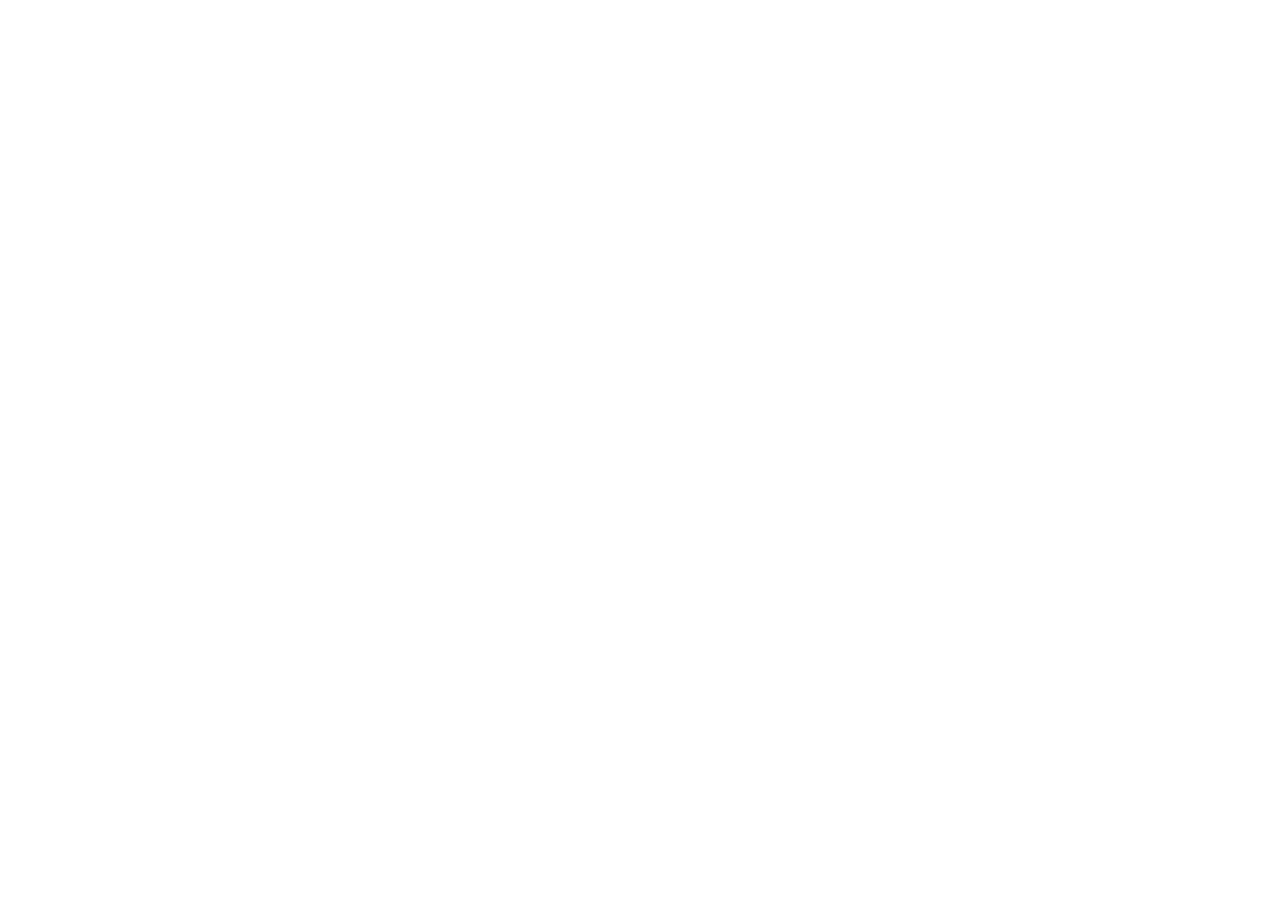
==== commit f134b9a1: "Remove old homepage header" ====
--- a/orrica-edge-home/index.html
+++ b/orrica-edge-home/index.html
@@ -1,537 +1,20 @@
 <!doctype html>
 <html lang="en">
 <head>
-
-  <!-- =========================================================
-       BASIC SEO
-  ========================================================== -->
-
   <meta charset="UTF-8">
-
-  <meta
-    name="viewport"
-    content="width=device-width, initial-scale=1.0"
-  >
-
-  <meta
-    name="theme-color"
-    content="#061a33"
-  >
-
-  <meta
-    name="robots"
-    content="index, follow, max-image-preview:large, max-snippet:-1, max-video-preview:-1"
-  >
-
-  <meta
-    name="googlebot"
-    content="index, follow"
-  >
-
-  <title>
-    Orrica Edge | Recruitment &amp; Staffing Solutions in India
-  </title>
-
-  <meta
-    name="description"
-    content="Orrica Edge is a recruitment and staffing partner helping businesses hire quality talent across BPO, customer support, BFSI, sales, collections, non-voice and bulk hiring."
-  >
-
-  <meta
-    name="keywords"
-    content="Orrica Edge, OrricaEdge, Orrica Edge recruitment, Orrica Edge jobs, recruitment agency India, staffing solutions India, BPO recruitment, BPO hiring, BFSI recruitment, customer support hiring, bulk hiring, sales recruitment, non voice recruitment, recruitment company India"
-  >
-
-  <meta
-    name="author"
-    content="Orrica Edge"
-  >
-
-  <link
-    rel="canonical"
-    href="https://orricaedge.com/"
-  >
-
-
-  <!-- =========================================================
-       OPEN GRAPH
-  ========================================================== -->
-
-  <meta
-    property="og:type"
-    content="website"
-  >
-
-  <meta
-    property="og:title"
-    content="Orrica Edge | Recruitment & Staffing Solutions"
-  >
-
-  <meta
-    property="og:description"
-    content="Connect with quality talent through Orrica Edge recruitment, staffing and hiring solutions."
-  >
-
-  <meta
-    property="og:url"
-    content="https://orricaedge.com/"
-  >
-
-  <meta
-    property="og:site_name"
-    content="Orrica Edge"
-  >
-
-  <meta
-    property="og:image"
-    content="/assets/orrica-edge-logo.png"
-  >
-
-  <meta
-    property="og:image:alt"
-    content="Orrica Edge"
-  >
-
-
-  <!-- =========================================================
-       TWITTER
-  ========================================================== -->
-
-  <meta
-    name="twitter:card"
-    content="summary_large_image"
-  >
-
-  <meta
-    name="twitter:title"
-    content="Orrica Edge | Recruitment & Staffing Solutions"
-  >
-
-  <meta
-    name="twitter:description"
-    content="Smart recruitment and staffing solutions for growing businesses."
-  >
-
-  <meta
-    name="twitter:image"
-    content="/assets/orrica-edge-logo.png"
-  >
-
-
-  <!-- =========================================================
-       FAVICON
-  ========================================================== -->
-
-  <link
-    rel="icon"
-    type="image/png"
-    href="/assets/orrica-edge-logo.png"
-  >
-
-
-  <!-- =========================================================
-       FONTS
-  ========================================================== -->
-
-  <link
-    rel="preconnect"
-    href="https://fonts.googleapis.com"
-  >
-
-  <link
-    rel="preconnect"
-    href="https://fonts.gstatic.com"
-    crossorigin
-  >
-
-  <link
-    href="https://fonts.googleapis.com/css2?family=DM+Mono:wght@400;500&family=Inter:wght@400;500;600;700;800&family=Sora:wght@500;600;700;800&display=swap"
-    rel="stylesheet"
-  >
-
-  <script>
-    document.documentElement.classList.add("js");
-  </script>
-
-
-  <!-- =========================================================
-       ORGANIZATION SCHEMA
-  ========================================================== -->
-
-  <script type="application/ld+json">
-  {
-    "@context": "https://schema.org",
-    "@type": "Organization",
-    "name": "Orrica Edge",
-    "alternateName": [
-      "OrricaEdge",
-      "Orrica Edge Recruitment"
-    ],
-    "url": "https://orricaedge.com/",
-    "logo": "https://orricaedge.com/assets/orrica-edge-logo.png",
-    "description": "Orrica Edge provides recruitment and staffing solutions across BPO, BFSI, customer support, sales, collections, non-voice and bulk hiring.",
-    "email": "info@orricaedge.com",
-    "telephone": "+91-9753791491"
-  }
-  </script>
-
-
-  <!-- =========================================================
-       WEBSITE SCHEMA
-  ========================================================== -->
-
-  <script type="application/ld+json">
-  {
-    "@context": "https://schema.org",
-    "@type": "WebSite",
-    "name": "Orrica Edge",
-    "alternateName": "OrricaEdge",
-    "url": "https://orricaedge.com/"
-  }
-  </script>
-
-
-  <style>
-
-    /* =========================================================
-       ROOT
-    ========================================================== */
-
-    :root {
-      --navy:#031326;
-      --navy-2:#061a33;
-      --blue:#0b2f5b;
-      --blue-2:#123d74;
-      --orange:#ff6b3d;
-      --orange-light:#ff8755;
-      --cream:#f7f8f6;
-      --soft:#edf3f8;
-      --white:#ffffff;
-      --ink:#07172c;
-      --muted:#6e8199;
-      --footer:#070d1c;
-      --footer-muted:#8c96b4;
-      --border:rgba(7,36,69,.13);
-      --ease:cubic-bezier(.2,.7,.2,1);
-    }
-
-    *,*::before,*::after{box-sizing:border-box;margin:0;padding:0}
-    html{scroll-behavior:smooth;scroll-padding-top:100px}
-    body{min-height:100vh;background:var(--cream);color:var(--ink);font-family:Inter,Arial,sans-serif;-webkit-font-smoothing:antialiased;overflow-x:hidden}
-    img{max-width:100%;display:block}
-    a{color:inherit}
-    button,a{-webkit-tap-highlight-color:transparent}
-    :focus-visible{outline:3px solid var(--orange);outline-offset:4px}
-
-    .container{width:min(1240px,calc(100% - 48px));margin:0 auto}
-    .eyebrow{display:inline-flex;align-items:center;gap:9px;color:#f49b70;font:500 11px "DM Mono",monospace;letter-spacing:.16em;text-transform:uppercase}
-    .eyebrow::before{content:"";width:27px;height:1px;background:currentColor}
-
-    .button{display:inline-flex;align-items:center;justify-content:center;gap:9px;min-height:48px;padding:0 21px;border:0;border-radius:999px;text-decoration:none;font:700 13px Inter,sans-serif;white-space:nowrap;cursor:pointer;transition:transform .22s var(--ease),box-shadow .22s ease,background .22s ease}
-    .button:hover{transform:translateY(-3px)}
-    .button.orange{color:#fff;background:linear-gradient(135deg,var(--orange),var(--orange-light));box-shadow:0 15px 30px -14px rgba(255,107,61,.75)}
-    .button.orange:hover{box-shadow:0 19px 38px -13px rgba(255,107,61,.85)}
-    .button.light{color:var(--ink);background:#fff}
-    .button.outline{color:#fff;border:1px solid rgba(255,255,255,.25);background:rgba(255,255,255,.04)}
-
-    /* =========================================================
-       HEADER
-    ========================================================== */
-    .site-header{position:absolute;top:0;left:0;right:0;z-index:20;padding:16px 0}
-    .site-header .container{width:min(1320px,calc(100% - 48px))}
-    .nav{min-height:72px;display:flex;align-items:center;gap:20px;padding:6px 9px 6px 17px;border:1px solid rgba(255,255,255,.15);border-radius:19px;background:linear-gradient(135deg,rgba(2,16,35,.82),rgba(5,29,58,.68));backdrop-filter:blur(18px);-webkit-backdrop-filter:blur(18px);box-shadow:0 14px 45px rgba(0,0,0,.16),inset 0 1px 0 rgba(255,255,255,.075)}
-    .brand-link{display:inline-flex;align-items:center;flex-shrink:0;text-decoration:none}
-    .brand-logo{width:190px;height:56px;max-width:none;object-fit:contain;object-position:left center;display:block;filter:brightness(0) invert(1);transform:none;transition:transform .22s var(--ease),filter .22s ease}
-    .brand-link:hover .brand-logo{transform:scale(1.018);filter:brightness(0) invert(1) brightness(1.045)}
-    .nav-links{display:flex;align-items:center;gap:28px;margin-left:auto;list-style:none}
-    .nav-links a{position:relative;padding:10px 0;color:rgba(235,243,252,.88);font-size:12.5px;font-weight:700;text-decoration:none;transition:color .22s ease,transform .22s var(--ease)}
-    .nav-links a::after{content:"";position:absolute;left:0;right:100%;bottom:3px;height:2px;border-radius:99px;background:var(--orange);transition:right .25s var(--ease)}
-    .nav-links a:hover{color:#fff;transform:translateY(-1px)}
-    .nav-links a:hover::after{right:0}
-    .nav-actions{display:flex;align-items:center;gap:8px;margin-left:8px}
-    .nav-actions .button{min-height:46px;padding:0 18px}
-
-    /* =========================================================
-       HERO
-    ========================================================== */
-    .hero{position:relative;min-height:800px;display:flex;align-items:center;overflow:hidden;color:#fff;background:radial-gradient(circle at 80% 30%,rgba(28,103,176,.6),transparent 38%),linear-gradient(115deg,#031326 5%,#082653 62%,#061a33 100%)}
-    .hero-image{position:absolute;inset:0 0 0 auto;width:59%;height:100%;z-index:0;object-fit:cover;object-position:center;opacity:.8;filter:saturate(.82) contrast(1.05)}
-    .hero-overlay{position:absolute;inset:0;z-index:1;background:linear-gradient(90deg,#031326 0%,rgba(3,19,38,.97) 27%,rgba(3,19,38,.72) 52%,rgba(3,19,38,.24) 77%,rgba(3,19,38,.72) 100%)}
-    .hero-overlay::after{content:"";position:absolute;inset:0;background:linear-gradient(0deg,rgba(3,19,38,.45),transparent 45%)}
-    .hero-ring{position:absolute;width:760px;height:760px;right:-190px;top:-230px;z-index:1;border:1px solid rgba(145,204,255,.14);border-radius:50%;box-shadow:0 0 0 65px rgba(145,204,255,.035),0 0 0 130px rgba(145,204,255,.02);pointer-events:none}
-    .hero-content{position:relative;z-index:3;padding:164px 0 90px}
-    .hero h1{max-width:880px;margin:22px 0 23px;font-family:Sora,Inter,sans-serif;font-size:clamp(48px,6.4vw,86px);line-height:1.01;letter-spacing:-.065em}
-    .hero h1 span{color:var(--orange)}
-    .hero-description{max-width:650px;color:#c7d5e6;font-size:17px;line-height:1.75}
-    .hero-actions{display:flex;align-items:center;gap:11px;margin-top:30px}
-    .hero-card{position:absolute;right:0;bottom:38px;width:315px;padding:23px 24px;border:1px solid rgba(255,255,255,.2);border-radius:20px;background:rgba(255,255,255,.13);backdrop-filter:blur(18px);-webkit-backdrop-filter:blur(18px);box-shadow:0 20px 60px rgba(0,0,0,.2)}
-    .hero-card-label{display:flex;align-items:center;gap:9px;color:#b7cae1;font:600 11px Inter,sans-serif;text-transform:uppercase;letter-spacing:.08em}
-    .live-dot{width:8px;height:8px;border-radius:50%;background:#51d68b;box-shadow:0 0 0 5px rgba(81,214,139,.08)}
-    .hero-card strong{display:block;margin:9px 0 5px;font-family:Sora,sans-serif;font-size:28px;letter-spacing:-.04em}
-    .hero-card p{color:#b9c9dc;font-size:12px;line-height:1.6}
-
-    /* =========================================================
-       HOMEPAGE JOBS
-    ========================================================== */
-    #home-jobs{min-height:220px}
-    #home-jobs .job{cursor:pointer}
-    #home-jobs .job strong{color:var(--ink)}
-    #home-jobs .job:hover .job-arrow{transform:translateX(4px)}
-    #home-jobs .job-arrow{transition:transform .22s var(--ease)}
-
-    /* =========================================================
-       PREMIUM CTA
-    ========================================================== */
-    .cta{width:min(1240px,calc(100% - 48px));min-height:410px;margin:0 auto 112px;padding:68px 72px 70px;border-radius:30px;background:radial-gradient(circle at 91% 7%,rgba(255,255,255,.18),transparent 24%),radial-gradient(circle at 0% 110%,rgba(255,255,255,.07),transparent 29%),linear-gradient(128deg,#e94b10 0%,#f45b1b 42%,#ff7440 100%);box-shadow:0 32px 80px rgba(182,62,17,.18),inset 0 1px 0 rgba(255,255,255,.18)}
-    .cta-content{max-width:850px}
-    .cta .eyebrow{margin-bottom:0;color:rgba(255,255,255,.78);font-size:10.5px;letter-spacing:.18em}
-    .cta h2{max-width:800px;margin:18px 0 21px;font-size:clamp(44px,5vw,66px);line-height:1.01;letter-spacing:-.065em;text-wrap:balance}
-    .cta h2 span{display:block;color:#fff}
-    .cta-description{max-width:610px;margin-bottom:29px;color:rgba(255,255,255,.78);font-size:14.5px;line-height:1.72}
-    .cta .button.light{min-height:52px;padding:0 23px;box-shadow:0 14px 35px rgba(88,28,7,.16),inset 0 1px 0 rgba(255,255,255,.9)}
-    .cta::after{right:-25px;top:-105px;font-size:330px;color:rgba(255,255,255,.085)}
-
-    /* =========================================================
-       FOOTER LOGO
-    ========================================================== */
-    .footer-logo{width:205px;height:66px;max-width:none;object-fit:contain;object-position:left center;display:block}
-    .footer-brand-link:hover .footer-logo{transform:scale(1.018);filter:brightness(1.045)}
-
-    /* =========================================================
-       RESPONSIVE
-    ========================================================== */
-    @media(max-width:1000px){
-      .site-header .container{width:min(1280px,calc(100% - 40px))}
-      .brand-logo{width:182px;height:55px}
-      .nav-actions{margin-left:auto}
-      .hero-card{right:20px}
-      .cta{padding:62px 54px 64px}
-      .cta h2{max-width:730px;font-size:clamp(42px,6vw,60px)}
-    }
-    @media(max-width:760px){
-      .site-header{padding:11px 0}
-      .site-header .container{width:calc(100% - 24px)}
-      .nav{min-height:62px;padding:5px 7px 5px 10px;border-radius:16px;gap:8px}
-      .brand-logo{width:151px;height:48px}
-      .nav-links{gap:16px}
-      .nav-links a{font-size:11px}
-      .nav-actions{gap:6px;margin-left:auto}
-      .nav-actions .button{min-height:42px;padding:0 13px;font-size:10.5px}
-      .nav-actions .hire{display:none}
-      .hero{min-height:760px}
-      .hero-content{padding-top:142px}
-      .hero-image{width:100%;opacity:.48}
-      .hero-overlay{background:linear-gradient(90deg,rgba(3,19,38,.98),rgba(3,19,38,.78) 70%,rgba(3,19,38,.68))}
-      .hero h1{font-size:clamp(43px,10.8vw,61px)}
-      .hero-description{font-size:15px}
-      .hero-card{position:relative;right:auto;bottom:auto;width:min(315px,100%);margin-top:30px}
-      .cta{width:calc(100% - 24px);min-height:0;margin-bottom:72px;padding:48px 25px 51px;border-radius:23px}
-      .cta-content{max-width:100%}
-      .cta h2{max-width:100%;margin:16px 0 18px;font-size:clamp(37px,10.5vw,52px);line-height:1;letter-spacing:-.06em}
-      .cta-description{max-width:100%;margin-bottom:26px;font-size:13.5px;line-height:1.72}
-      .cta .button.light{min-height:50px}
-      .cta::after{right:-58px;top:-42px;font-size:205px}
-      .footer-logo{width:184px;height:60px}
-    }
-    @media(max-width:430px){
-      .brand-logo{width:143px;height:46px}
-      .nav-links{gap:11px}
-      .nav-links a:nth-child(1),.nav-links a:nth-child(4){display:none}
-      .cta{padding:44px 22px 47px}
-      .cta h2{font-size:38px}
-      .footer-logo{width:178px;height:58px}
-    }
-    @media(prefers-reduced-motion:reduce){
-      *,*::before,*::after{scroll-behavior:auto!important;animation-duration:.01ms!important;animation-iteration-count:1!important;transition-duration:.01ms!important}
-      .brand-link:hover .brand-logo,.footer-brand-link:hover .footer-logo{transform:none}
-    }
-
-  </style>
-
+  <meta name="viewport" content="width=device-width, initial-scale=1.0">
+  <meta name="theme-color" content="#061a33">
+  <title>Orrica Edge | Recruitment &amp; Staffing Solutions in India</title>
+  <meta name="description" content="Orrica Edge is a recruitment and staffing partner helping businesses hire quality talent across BPO, customer support, BFSI, sales, collections, non-voice and bulk hiring.">
+  <meta name="robots" content="index, follow">
+  <link rel="canonical" href="https://orricaedge.com/">
+  <link rel="icon" type="image/png" href="/assets/orrica-edge-logo.png">
+  <link rel="stylesheet" href="/orrica-edge-home/header-fix-home.css">
 </head>
-
 <body>
-
-  <header class="site-header">
-    <div class="container nav">
-      <a class="brand-link" href="/" aria-label="Orrica Edge homepage">
-        <img class="brand-logo" src="/assets/orrica-edge-logo.png" alt="Orrica Edge - Recruitment and Staffing Solutions" width="190" height="56" fetchpriority="high">
-      </a>
-
-      <nav aria-label="Main navigation">
-        <ul class="nav-links">
-          <li><a href="#about">About</a></li>
-          <li><a href="#solutions">Solutions</a></li>
-          <li><a href="#jobs">Open Jobs</a></li>
-          <li><a href="#process">Process</a></li>
-        </ul>
-      </nav>
-
-      <div class="nav-actions">
-        <a class="button light workspace" href="/admin/login">Workspace Login <span>↗</span></a>
-        <a class="button orange hire" href="#contact">Hire with us <span>↗</span></a>
-      </div>
-    </div>
-  </header>
-
+  <!-- Header intentionally removed. A new header will be added after the homepage content is verified. -->
   <main>
-    <section class="hero" id="home" aria-labelledby="hero-title">
-      <img class="hero-image" src="/assets/recruitment-hero.png" alt="Recruitment and talent acquisition professional" width="1200" height="900" fetchpriority="high">
-      <div class="hero-overlay"></div>
-      <div class="hero-ring"></div>
-
-      <div class="container hero-content">
-        <div class="eyebrow">Orrica Edge Recruitment</div>
-        <h1 id="hero-title">Smart recruitment.<br><span>Faster</span> growth.</h1>
-        <p class="hero-description">Orrica Edge helps businesses find, screen and hire quality talent through a modern recruitment and staffing ecosystem built for speed, scale and better hiring.</p>
-        <div class="hero-actions">
-          <a class="button orange" href="#contact">Start hiring today <span>→</span></a>
-          <a class="button outline" href="/jobs">Explore open jobs</a>
-        </div>
-        <aside class="hero-card">
-          <span class="hero-card-label"><i class="live-dot"></i>Digital hiring network</span>
-          <strong>200K+ candidates</strong>
-          <p>Connecting employers with job-ready talent across high-volume hiring categories.</p>
-        </aside>
-      </div>
-    </section>
-
-    <div class="ticker">
-      <div class="ticker-track">BPO Recruitment <b>✦</b> Customer Support Hiring <b>✦</b> BFSI Recruitment <b>✦</b> Sales Recruitment <b>✦</b> Bulk Hiring <b>✦</b> Non-Voice Hiring <b>✦</b> Staffing Solutions <b>✦</b> Orrica Edge <b>✦</b> BPO Recruitment <b>✦</b> Customer Support Hiring <b>✦</b> BFSI Recruitment <b>✦</b> Sales Recruitment <b>✦</b> Bulk Hiring <b>✦</b> Non-Voice Hiring <b>✦</b> Staffing Solutions <b>✦</b> Orrica Edge <b>✦</b></div>
-    </div>
-
-    <section id="about" aria-labelledby="about-title">
-      <div class="container">
-        <div class="section-grid reveal">
-          <div>
-            <div class="eyebrow" style="color:#e04a0a">About Orrica Edge</div>
-            <h2 class="section-heading" id="about-title">Recruitment that moves at the speed of business.</h2>
-          </div>
-        </div>
-      </div>
-    </section>
-
-    <section id="solutions" aria-labelledby="solutions-title">
-      <div class="container">
-        <div class="solutions-header reveal">
-          <div>
-            <div class="eyebrow" style="color:#e04a0a">What we solve</div>
-            <h2 class="section-heading" id="solutions-title">Focused hiring for teams that need to move.</h2>
-          </div>
-        </div>
-        <div class="solutions-grid reveal">
-          <article class="solution"><div class="solution-number">01</div><h3>BPO Recruitment</h3><p>Customer experience and process talent for fast-moving operations.</p></article>
-          <article class="solution"><div class="solution-number">02</div><h3>Customer Support</h3><p>Job-ready support professionals built for service-led teams.</p></article>
-          <article class="solution"><div class="solution-number">03</div><h3>BFSI Recruitment</h3><p>Banking, financial services and insurance recruitment support.</p></article>
-          <article class="solution"><div class="solution-number">04</div><h3>Operations</h3><p>Reliable operations talent for growing business functions.</p></article>
-          <article class="solution"><div class="solution-number">05</div><h3>Sales &amp; Collections</h3><p>Recruitment for telecalling, sales, collections and revenue-focused positions.</p></article>
-          <article class="solution"><div class="solution-number">06</div><h3>Non-Voice Recruitment</h3><p>Chat support, back-office, email processing and digital operations talent.</p></article>
-          <article class="solution"><div class="solution-number">07</div><h3>Bulk Recruitment</h3><p>Structured hiring campaigns designed for large-volume workforce requirements.</p></article>
-          <article class="solution"><div class="solution-number">08</div><h3>Virtual Hiring Drives</h3><p>Digital candidate engagement, screening, interviews and hiring coordination.</p></article>
-        </div>
-      </div>
-    </section>
-
-    <section class="jobs-section" id="jobs" aria-labelledby="jobs-title">
-      <div class="container jobs-grid reveal">
-        <div class="jobs-intro">
-          <div class="eyebrow" style="color:#e04a0a">Orrica Edge Careers</div>
-          <h2 class="section-heading" id="jobs-title">Your next opportunity starts here.</h2>
-          <p>Explore current Orrica Edge jobs and recruitment opportunities across customer support, BPO, BFSI, sales and operations.</p>
-          <a class="button orange" style="margin-top:28px" href="/jobs">View all jobs →</a>
-        </div>
-        <div class="jobs-list" id="home-jobs"><div class="job-empty">Loading current opportunities...</div></div>
-      </div>
-    </section>
-
-    <section id="process" aria-labelledby="process-title">
-      <div class="container">
-        <div class="solutions-header reveal">
-          <div>
-            <div class="eyebrow" style="color:#e04a0a">Our recruitment process</div>
-            <h2 class="section-heading" id="process-title">From requirement<br>to joining.</h2>
-          </div>
-          <p style="color:#60768f">A structured recruitment workflow designed to give employers speed, visibility and better candidate quality.</p>
-        </div>
-        <div class="process-grid reveal">
-          <article class="process-card"><span class="process-number">01</span><div><h3>Requirement Understanding</h3><p>We understand the role, experience, skills, location and hiring objectives.</p></div></article>
-          <article class="process-card"><span class="process-number">02</span><div><h3>Candidate Sourcing</h3><p>Digital sourcing and targeted outreach help us reach relevant candidates.</p></div></article>
-          <article class="process-card"><span class="process-number">03</span><div><h3>Screening &amp; Assessment</h3><p>Candidate profiles are reviewed and screened against the defined requirement.</p></div></article>
-          <article class="process-card"><span class="process-number">04</span><div><h3>Interview to Joining</h3><p>Interview coordination, candidate follow-up and joining support complete the hiring journey.</p></div></article>
-        </div>
-      </div>
-    </section>
-
-    <section class="cta reveal" id="contact" aria-labelledby="contact-title">
-      <div class="cta-content">
-        <div class="eyebrow">Partner with Orrica Edge</div>
-        <h2 id="contact-title"><span>Build the team that</span><span>moves your business forward.</span></h2>
-        <p class="cta-description">Tell us what you’re hiring for. Orrica Edge connects you with the right talent through focused recruitment, staffing and high-volume hiring solutions.</p>
-        <a class="button light" href="mailto:info@orricaedge.com" aria-label="Talk to the Orrica Edge hiring team">Talk to our hiring team <span aria-hidden="true">→</span></a>
-      </div>
-    </section>
+    <!-- Existing homepage content should remain here. -->
   </main>
-
-  <footer class="site-footer" aria-labelledby="footer-title">
-    <div class="footer-glow"></div><div class="footer-glow-two"></div><div class="footer-top-line"></div><div class="footer-watermark">ORRICA EDGE</div>
-    <div class="footer-inner">
-      <div class="footer-grid">
-        <div>
-          <a class="footer-brand-link" href="/" aria-label="Orrica Edge homepage"><img class="footer-logo" src="/assets/orrica-edge-logo.png" alt="Orrica Edge - Recruitment and Staffing Solutions" width="215" height="70" loading="lazy"></a>
-          <div id="footer-title" class="footer-tagline">People. Talent. Growth.</div>
-          <p class="footer-description">Orrica Edge is a recruitment and staffing partner helping businesses connect with quality talent and build stronger teams.</p>
-          <p class="footer-seo"><strong>Orrica Edge</strong> provides recruitment and staffing solutions for BPO, BFSI, customer support, sales, collections, non-voice and bulk hiring requirements across India.</p>
-        </div>
-        <div><div class="footer-title">Company</div><ul class="footer-links"><li><a href="#about">About Orrica Edge</a></li><li><a href="#solutions">Recruitment Solutions</a></li><li><a href="/jobs">Orrica Edge Jobs</a></li><li><a href="#process">Our Recruitment Process</a></li><li><a href="#contact">Contact Orrica Edge</a></li><li><a href="/admin/login">Workspace Login</a></li></ul></div>
-        <div><div class="footer-title">Recruitment</div><ul class="footer-links"><li><a href="#solutions">BPO Recruitment</a></li><li><a href="#solutions">BFSI Recruitment</a></li><li><a href="#solutions">Customer Support Hiring</a></li><li><a href="#solutions">Sales Recruitment</a></li><li><a href="#solutions">Non-Voice Hiring</a></li><li><a href="#solutions">Bulk Recruitment</a></li></ul></div>
-        <div><div class="footer-title">Connect</div><ul class="footer-links"><li><a class="contact-link" href="mailto:sudhanshu@orricaedge.com">sudhanshu@orricaedge.com</a></li><li><a class="contact-link" href="tel:+919753791491">+91 97537 91491</a><span class="whatsapp-note">Available on WhatsApp</span></li></ul></div>
-      </div>
-      <div class="footer-divider"></div>
-      <div class="footer-bottom"><div>© 2026 Orrica Edge. All rights reserved.</div><div class="legal-links"><a href="/terms">Terms &amp; Conditions</a><span>·</span><a href="/privacy">Privacy Policy</a><span>·</span><a href="/cookies">Cookie Policy</a></div><div>Smart hiring. Better growth.</div></div>
-    </div>
-  </footer>
-
-  <script>
-    (()=>{
-      const elements=document.querySelectorAll('.reveal');
-      if(!('IntersectionObserver' in window)){elements.forEach(e=>e.classList.add('visible'));return}
-      const observer=new IntersectionObserver(entries=>entries.forEach(entry=>{if(entry.isIntersecting){entry.target.classList.add('visible');observer.unobserve(entry.target)}}),{threshold:.12});
-      elements.forEach(e=>observer.observe(e));
-    })();
-
-    (()=>{
-      const container=document.getElementById('home-jobs');
-      if(!container)return;
-      fetch('/data/jobs.json',{headers:{Accept:'application/json'},cache:'no-store'})
-        .then(response=>{if(!response.ok)throw new Error('Jobs data unavailable');return response.json()})
-        .then(jobs=>{
-          const jobList=Array.isArray(jobs)?jobs:(Array.isArray(jobs?.jobs)?jobs.jobs:[]);
-          if(!jobList.length)throw new Error('No current jobs');
-          container.innerHTML=jobList.slice(0,4).map(job=>{
-            const id=encodeURIComponent(job.id??'');
-            const title=escapeHTML(job.title||'Open Position');
-            const team=escapeHTML(job.team||'Orrica Edge');
-            const location=escapeHTML(job.location||'India');
-            const type=escapeHTML(job.type||'Full-time');
-            const experience=escapeHTML(job.experience||'All levels');
-            return `<a class="job" href="/job.html?id=${id}"><span><small>${team} · ${location}</small><strong>${title}</strong><small>${type} · ${experience}</small></span><span class="job-arrow" aria-hidden="true">→</span></a>`;
-          }).join('');
-        })
-        .catch(()=>{
-          container.innerHTML=`<a class="job" href="/jobs"><span><small>Orrica Edge Careers</small><strong>Explore current opportunities</strong><small>View all available jobs</small></span><span class="job-arrow" aria-hidden="true">→</span></a>`;
-        });
-      function escapeHTML(value){return String(value).replace(/&/g,'&amp;').replace(/</g,'&lt;').replace(/>/g,'&gt;').replace(/"/g,'&quot;').replace(/'/g,'&#039;')}
-    })();
-
-    document.querySelectorAll('a[href^="#"],a[href^="/#"]').forEach(link=>{
-      link.addEventListener('click',event=>{
-        const target=link.getAttribute('href');
-        if(!target)return;
-        const id=target.startsWith('/#')?target.substring(2):target.substring(1);
-        const element=document.getElementById(id);
-        if(element&&(window.location.pathname==='/'||window.location.pathname==='')){event.preventDefault();element.scrollIntoView({behavior:'smooth',block:'start'})}
-      });
-    });
-  </script>
 </body>
 </html>
--- a/orrica-edge-home/header-fix-home.css
+++ b/orrica-edge-home/header-fix-home.css
@@ -0,0 +1,316 @@
+/* ============================================================
+   ORRICA EDGE — FINAL HOMEPAGE HEADER (FIXED)
+   Single authoritative header CSS. Remove any older inline
+   header rules from index.html — this file must be the only
+   source of truth for .site-header.
+   ============================================================ */
+
+.site-header{
+  position:absolute!important;
+  top:0!important;left:0!important;right:0!important;
+  z-index:100!important;
+  padding:16px 0!important;
+  overflow:visible!important;
+}
+
+.site-header,
+.site-header *{
+  box-sizing:border-box!important;
+}
+
+/* ---------- NAV CONTAINER ---------- */
+.site-header>.container.nav{
+  width:min(1180px,calc(100% - 48px))!important;
+  margin:0 auto!important;
+  height:76px!important;
+  min-height:76px!important;
+  padding:8px 14px 8px 20px!important;
+  display:grid!important;
+  grid-template-columns:minmax(150px,auto) minmax(0,1fr) auto!important;
+  align-items:center!important;
+  gap:20px!important;
+  border:1px solid rgba(255,255,255,.16)!important;
+  border-radius:20px!important;
+  background:linear-gradient(135deg,rgba(3,19,38,.92),rgba(6,26,51,.78))!important;
+  box-shadow:0 18px 48px rgba(0,0,0,.20),inset 0 1px 0 rgba(255,255,255,.08)!important;
+  backdrop-filter:blur(20px)!important;
+  -webkit-backdrop-filter:blur(20px)!important;
+  overflow:visible!important;
+}
+
+/* ---------- LOGO ----------
+   Box is sized by CONTENT (auto width), never a fixed narrow
+   width — this is what prevents cropping. The image itself is
+   height-driven with width:auto so its native aspect ratio is
+   always preserved. */
+.site-header .brand-link{
+  grid-column:1!important;
+  display:flex!important;
+  align-items:center!important;
+  justify-self:start!important;
+  height:100%!important;
+  width:auto!important;
+  max-width:230px!important;
+  margin:0!important;
+  padding:0!important;
+  text-decoration:none!important;
+  overflow:visible!important;
+  flex-shrink:0!important;
+}
+.site-header .brand-logo{
+  display:block!important;
+  height:clamp(40px,3.4vw,48px)!important;
+  width:auto!important;
+  max-width:230px!important;
+  object-fit:contain!important;
+  object-position:left center!important;
+  filter:brightness(1.8) saturate(1.1) drop-shadow(0 0 1px rgba(255,255,255,.35))!important;
+}
+
+/* ---------- NAV LINKS ---------- */
+.site-header nav{
+  grid-column:2!important;
+  display:block!important;
+  min-width:0!important;
+  height:100%!important;
+}
+.site-header .nav-links{
+  display:flex!important;
+  align-items:center!important;
+  justify-content:center!important;
+  gap:clamp(18px,2vw,30px)!important;
+  width:100%!important;
+  height:100%!important;
+  margin:0!important;
+  padding:0!important;
+  list-style:none!important;
+  flex-wrap:nowrap!important;
+}
+.site-header .nav-links li{
+  display:flex!important;
+  align-items:center!important;
+  height:100%!important;
+  margin:0!important;
+  padding:0!important;
+}
+.site-header .nav-links a{
+  display:flex!important;
+  align-items:center!important;
+  justify-content:center!important;
+  height:100%!important;
+  padding:0!important;
+  color:#dce8f5!important;
+  font-family:Inter,Arial,sans-serif!important;
+  font-size:13px!important;
+  font-weight:700!important;
+  line-height:1!important;
+  letter-spacing:0!important;
+  text-decoration:none!important;
+  white-space:nowrap!important;
+  transition:color .2s ease,transform .2s ease!important;
+}
+.site-header .nav-links a:hover,
+.site-header .nav-links a:focus-visible{
+  color:#fff!important;
+  transform:translateY(-1px)!important;
+}
+
+/* ---------- ACTION BUTTONS ---------- */
+.site-header .nav-actions{
+  grid-column:3!important;
+  display:flex!important;
+  align-items:center!important;
+  justify-content:flex-end!important;
+  gap:9px!important;
+  margin:0!important;
+  padding:0!important;
+  flex-shrink:0!important;
+}
+.site-header .nav-actions .button{
+  display:inline-flex!important;
+  align-items:center!important;
+  justify-content:center!important;
+  gap:7px!important;
+  height:44px!important;
+  min-height:44px!important;
+  padding:0 17px!important;
+  border-radius:999px!important;
+  font-family:Inter,Arial,sans-serif!important;
+  font-size:12px!important;
+  font-weight:800!important;
+  line-height:1!important;
+  white-space:nowrap!important;
+  text-decoration:none!important;
+  transition:transform .2s ease,box-shadow .2s ease!important;
+}
+.site-header .nav-actions .button.light{
+  color:#10243b!important;
+  background:#fff!important;
+  border:1px solid rgba(255,255,255,.75)!important;
+  box-shadow:0 8px 22px rgba(0,0,0,.10)!important;
+}
+.site-header .nav-actions .button.orange{
+  color:#fff!important;
+  background:linear-gradient(135deg,#ff6b3d,#ff8755)!important;
+  border:1px solid rgba(255,255,255,.10)!important;
+  box-shadow:0 12px 28px rgba(255,107,61,.28)!important;
+}
+.site-header .nav-actions .button:hover{
+  transform:translateY(-1px)!important;
+}
+
+/* ---------- HERO SPACING (unchanged) ---------- */
+.hero{min-height:800px!important;}
+.hero-content{padding-top:164px!important;}
+
+/* ============================================================
+   LARGE DESKTOP — 1600px and above
+   Slightly roomier container + logo so the header stays
+   balanced instead of looking small on very wide monitors.
+   ============================================================ */
+@media(min-width:1601px){
+  .site-header>.container.nav{
+    width:min(1320px,calc(100% - 64px))!important;
+    height:80px!important;
+    min-height:80px!important;
+  }
+  .site-header .brand-logo{
+    height:clamp(46px,2.8vw,52px)!important;
+  }
+}
+
+/* ============================================================
+   TABLET — ~769px to 1100px
+   ============================================================ */
+@media(max-width:1100px) and (min-width:769px){
+  .site-header>.container.nav{
+    width:calc(100% - 32px)!important;
+    grid-template-columns:minmax(120px,auto) minmax(0,1fr) auto!important;
+    gap:12px!important;
+    padding:6px 12px 6px 16px!important;
+    height:68px!important;
+    min-height:68px!important;
+  }
+  .site-header .brand-link{
+    max-width:170px!important;
+  }
+  .site-header .brand-logo{
+    height:clamp(34px,4vw,42px)!important;
+    max-width:170px!important;
+  }
+  .site-header .nav-links{
+    gap:16px!important;
+  }
+  .site-header .nav-links a{
+    font-size:12px!important;
+  }
+  .site-header .nav-actions{
+    gap:6px!important;
+  }
+  .site-header .nav-actions .button{
+    padding:0 13px!important;
+    font-size:11px!important;
+    height:40px!important;
+    min-height:40px!important;
+  }
+}
+
+/* ============================================================
+   MOBILE — 768px and below
+   Nav links hidden; logo + Get Started only. Widths are capped
+   with clamp() so logo and button never collide and the header
+   never causes horizontal scroll.
+   ============================================================ */
+@media(max-width:768px){
+  html,body{
+    overflow-x:hidden!important;
+  }
+  .site-header{
+    padding:10px 0!important;
+    overflow-x:hidden!important;
+  }
+  .site-header>.container.nav{
+    width:calc(100% - 24px)!important;
+    max-width:100%!important;
+    height:60px!important;
+    min-height:60px!important;
+    display:flex!important;
+    align-items:center!important;
+    justify-content:space-between!important;
+    gap:10px!important;
+    padding:5px 8px 5px 13px!important;
+    border-radius:16px!important;
+    overflow:visible!important;
+  }
+  .site-header .brand-link{
+    flex:0 1 auto!important;
+    max-width:150px!important;
+    height:44px!important;
+    min-width:0!important;
+  }
+  .site-header .brand-logo{
+    height:clamp(32px,9vw,40px)!important;
+    max-width:150px!important;
+    width:auto!important;
+  }
+  .site-header nav{
+    display:none!important;
+  }
+  .site-header .nav-actions{
+    margin-left:auto!important;
+    gap:6px!important;
+    flex:0 0 auto!important;
+  }
+  .site-header .nav-actions .button.light{
+    display:none!important;
+  }
+  .site-header .nav-actions .button.orange{
+    height:38px!important;
+    min-height:38px!important;
+    padding:0 14px!important;
+    font-size:11px!important;
+    white-space:nowrap!important;
+  }
+  .hero{min-height:720px!important;}
+  .hero-content{padding-top:140px!important;}
+}
+
+/* ---------- SMALL PHONES — 430px and below ---------- */
+@media(max-width:430px){
+  .site-header>.container.nav{
+    padding:5px 6px 5px 10px!important;
+    gap:8px!important;
+  }
+  .site-header .brand-link{
+    max-width:120px!important;
+    height:38px!important;
+  }
+  .site-header .brand-logo{
+    height:clamp(28px,8vw,34px)!important;
+    max-width:120px!important;
+  }
+  .site-header .nav-actions .button.orange{
+    height:36px!important;
+    min-height:36px!important;
+    padding:0 11px!important;
+    font-size:10.5px!important;
+  }
+}
+
+/* ---------- VERY SMALL PHONES — 320px to 360px ---------- */
+@media(max-width:360px){
+  .site-header .brand-link{
+    max-width:104px!important;
+    height:34px!important;
+  }
+  .site-header .brand-logo{
+    height:clamp(24px,7vw,30px)!important;
+    max-width:104px!important;
+  }
+  .site-header .nav-actions .button.orange{
+    height:34px!important;
+    min-height:34px!important;
+    padding:0 10px!important;
+    font-size:10px!important;
+  }
+}
